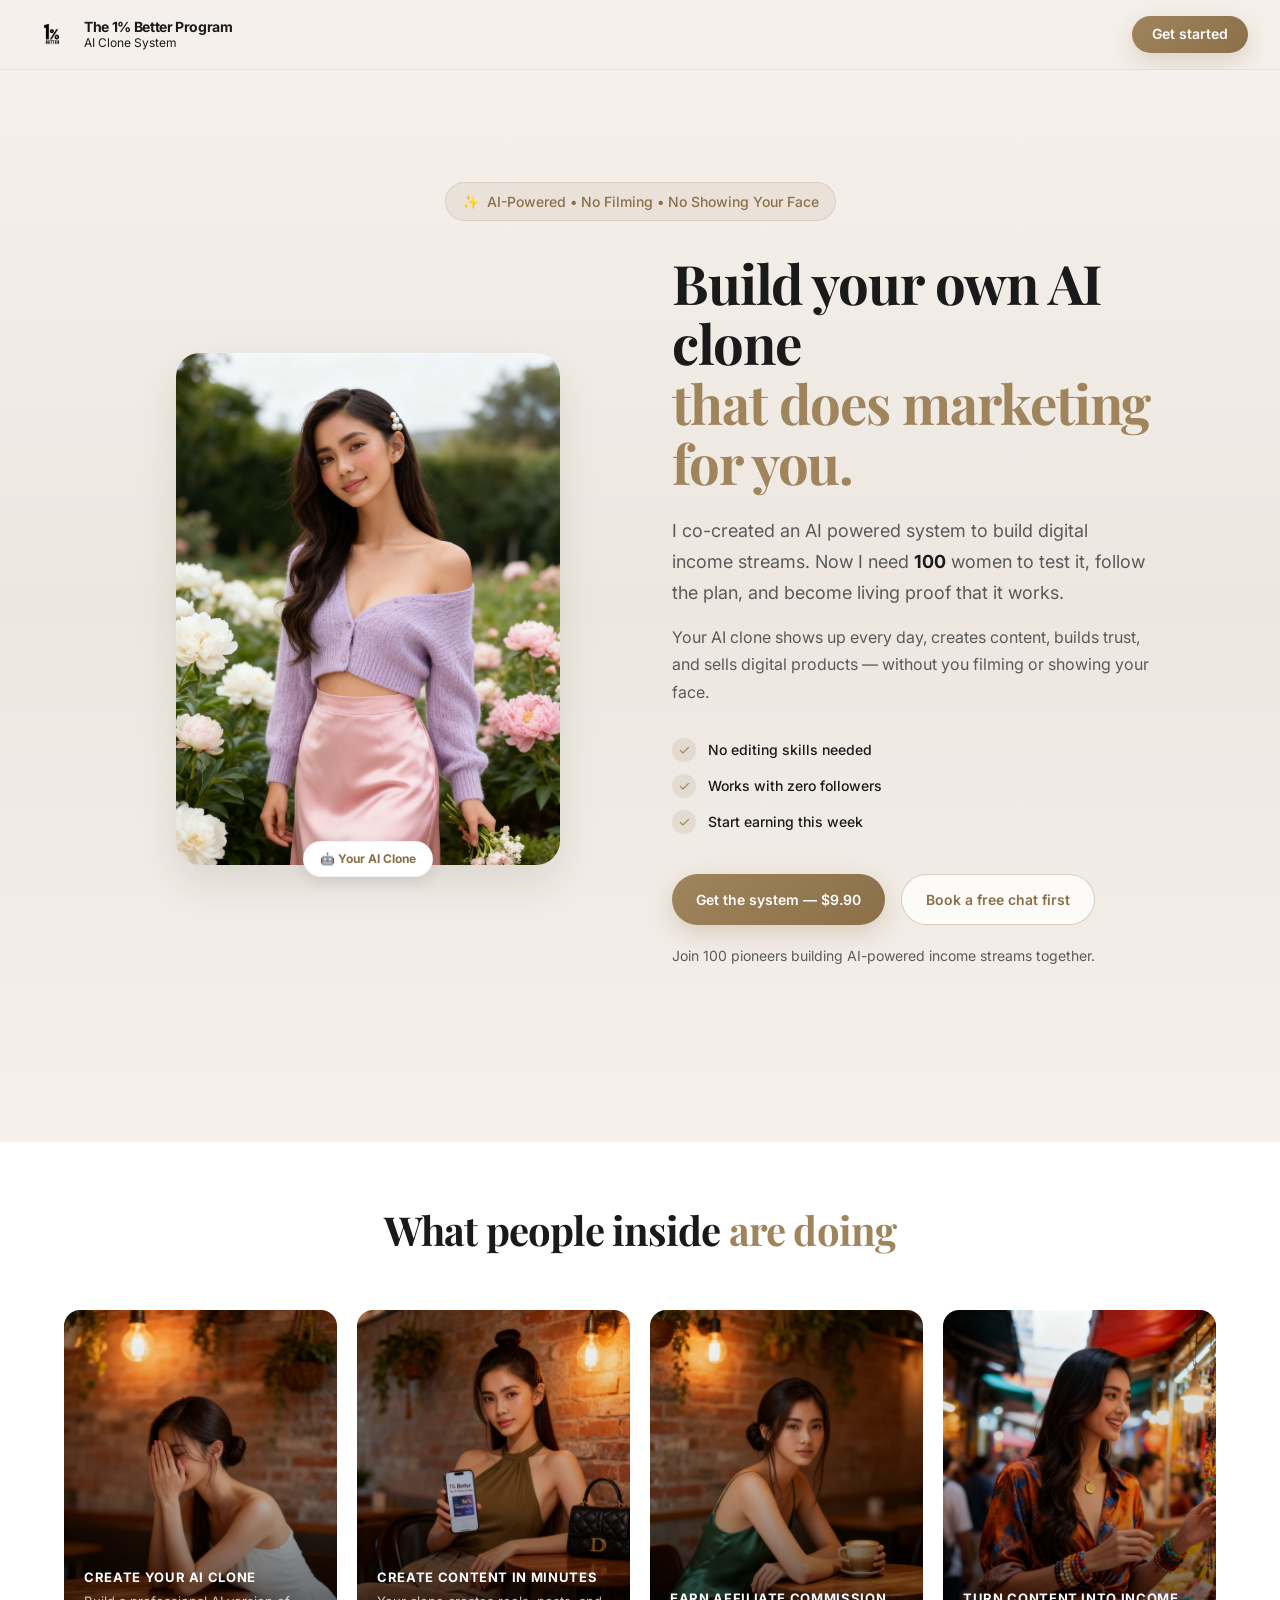
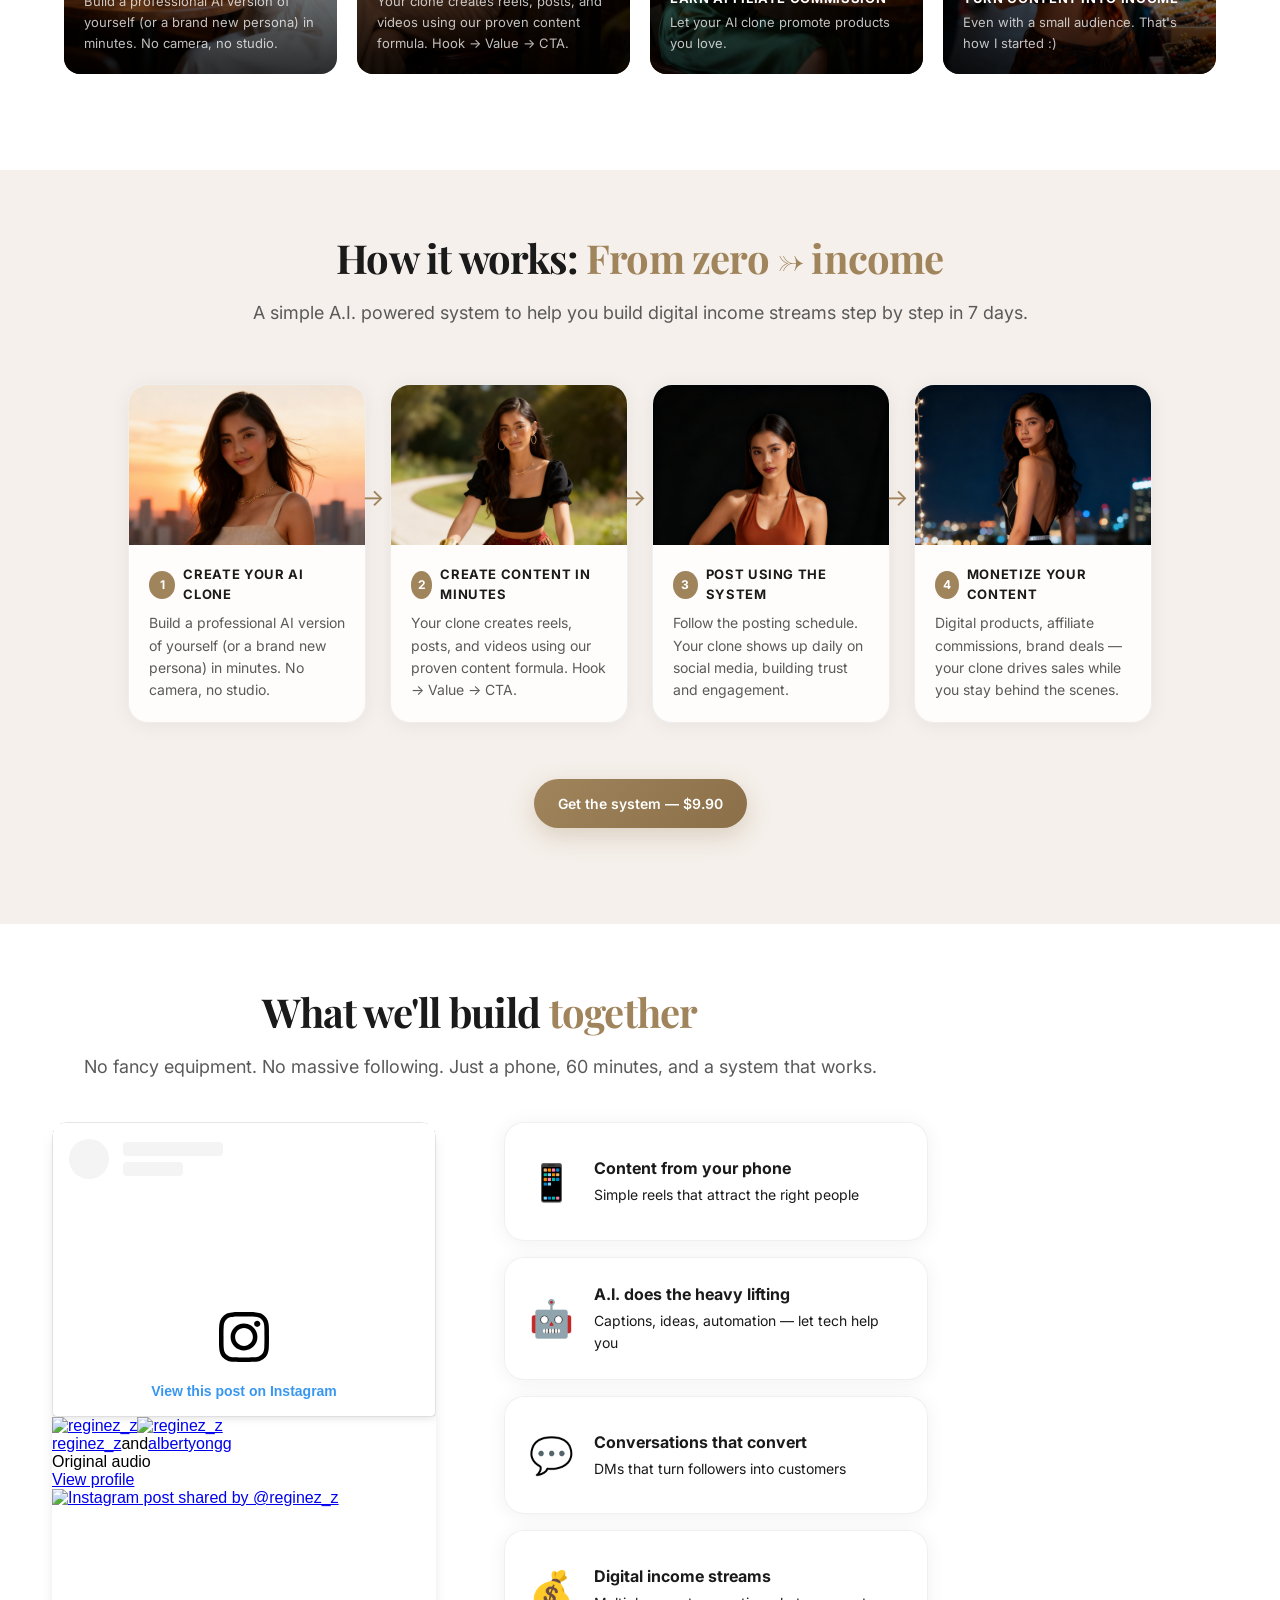
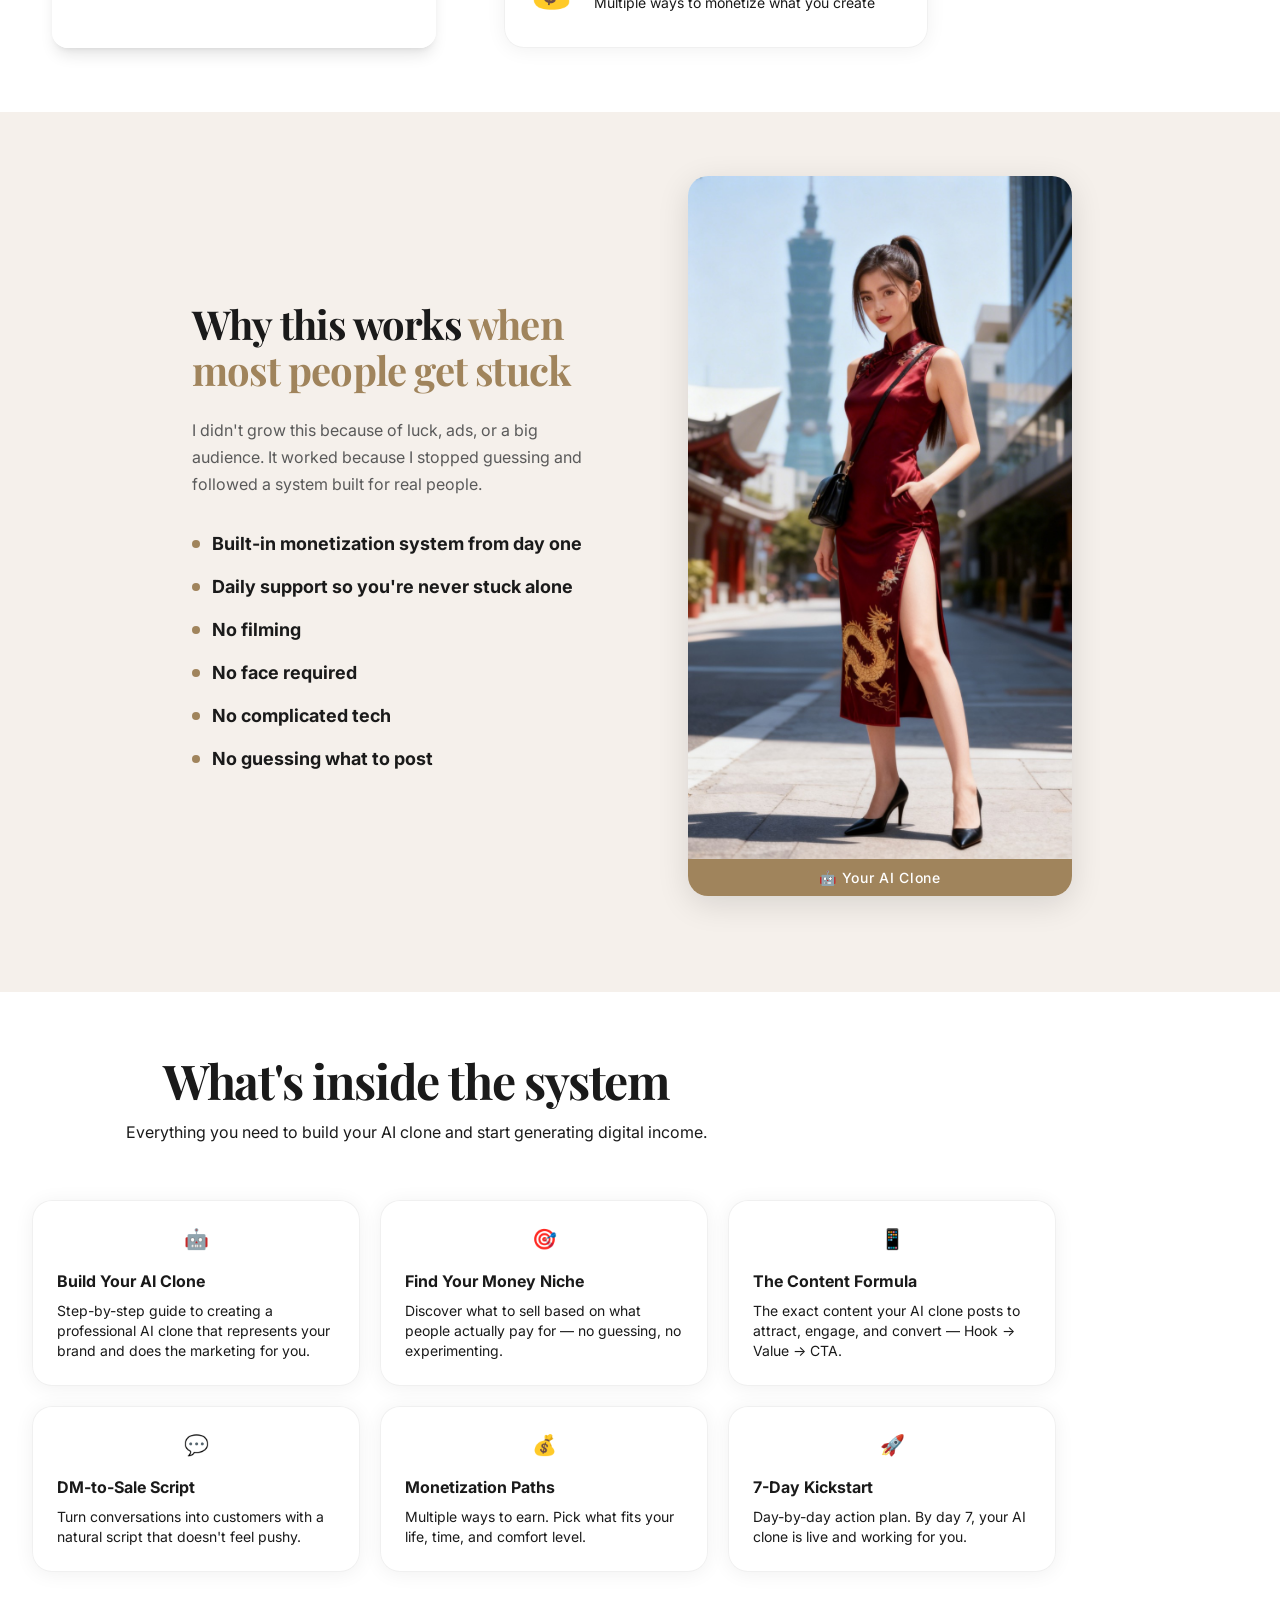
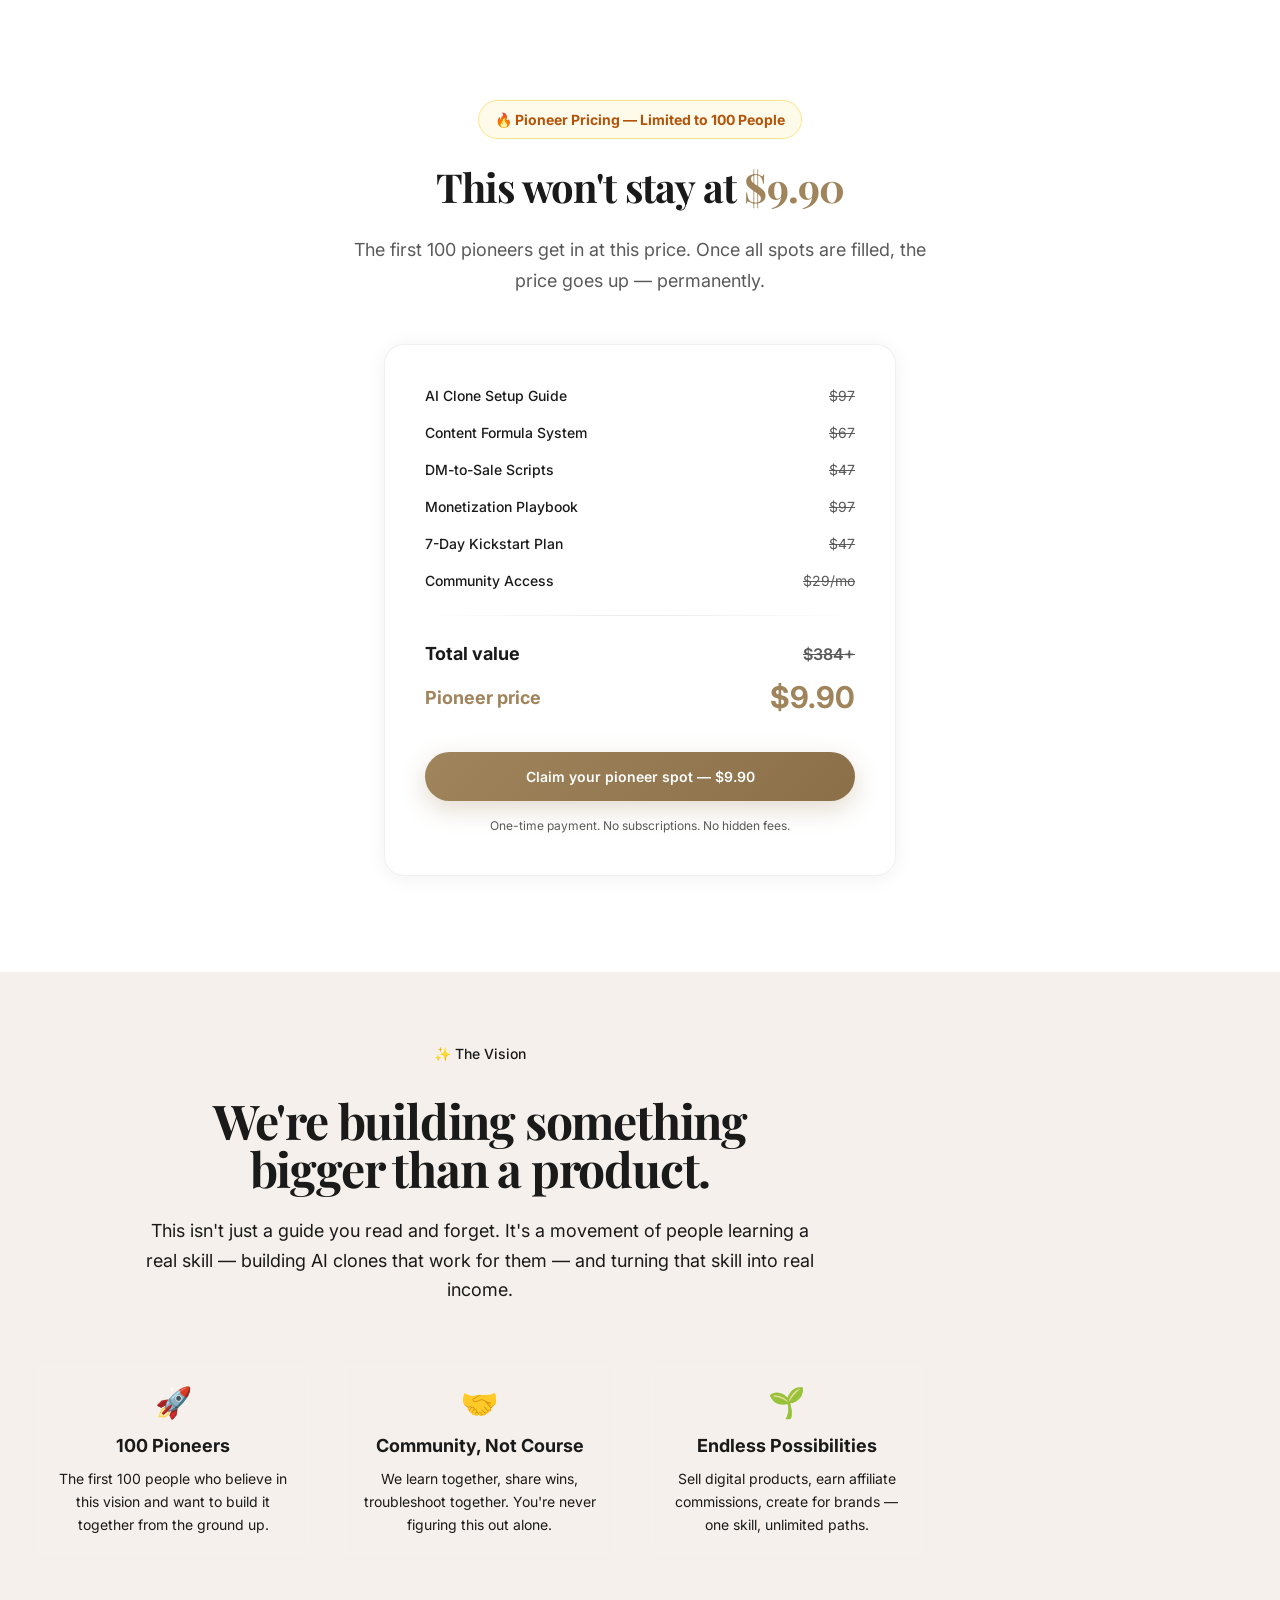
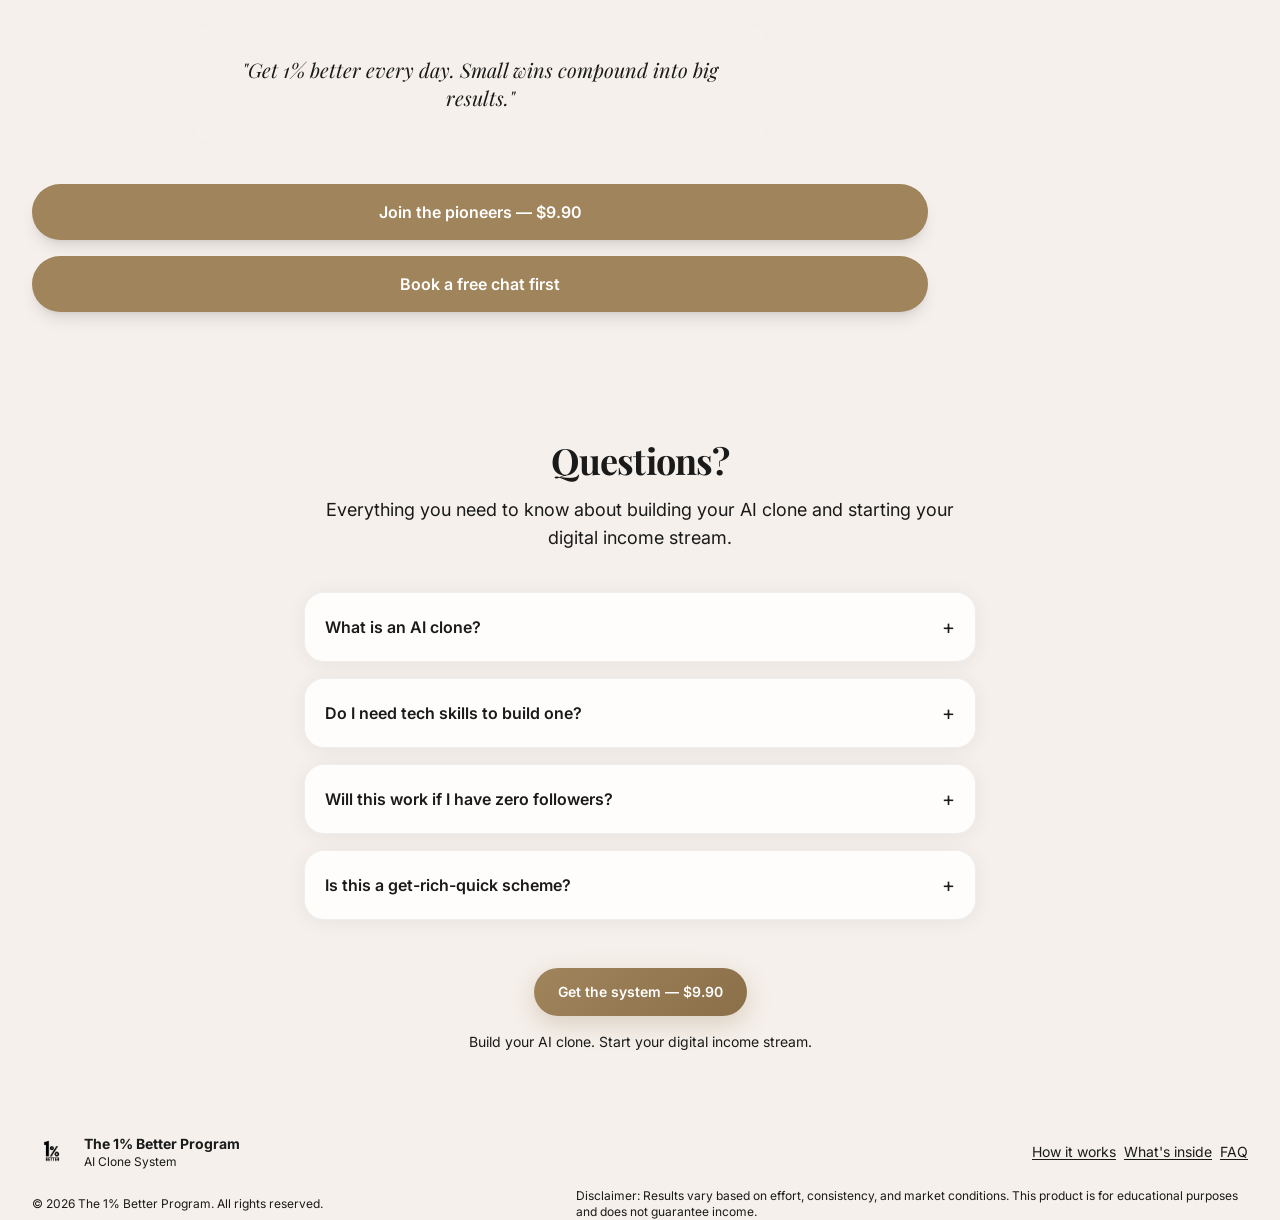
==== index.html @ d71fc380 "Rewrite Pricing section - inline styles, value stack card" ====
<!DOCTYPE html>
<html lang="en">
<head>
    <meta charset="UTF-8">
    <meta name="viewport" content="width=device-width, initial-scale=1">
    <title>The 1% Better Program | Build Your AI Clone That Does Marketing For You</title>
    <meta name="description" content="Build your own AI clone that shows up every day, creates content, builds trust, and sells digital products for you — without filming or showing your face.">
    <meta name="robots" content="index, follow">
    
    <!-- Open Graph Meta Tags -->
    <meta property="og:title" content="The 1% Better Program | Your AI Clone Does The Marketing">
    <meta property="og:description" content="Build an AI clone that creates content, builds trust, and sells digital products for you 24/7. No filming. No showing your face.">
    <meta property="og:site_name" content="The 1% Better Program">
    <meta property="og:locale" content="en_US">
    <meta property="og:image" content="images/logo.png">
    <meta property="og:image:width" content="1080">
    <meta property="og:image:height" content="1080">
    <meta property="og:image:alt" content="1% Better Logo">
    <meta property="og:type" content="website">
    
    <!-- Twitter Card Meta Tags -->
    <meta name="twitter:card" content="summary_large_image">
    <meta name="twitter:title" content="The 1% Better Program | Your AI Clone Does The Marketing">
    <meta name="twitter:description" content="Build an AI clone that creates content, builds trust, and sells digital products for you 24/7.">
    <meta name="twitter:image" content="images/logo.png">
    
    <!-- Favicon -->
    <link rel="icon" href="images/favicon.ico" type="image/x-icon" sizes="16x16">
    
    <!-- Stylesheet -->
    <link rel="stylesheet" href="css/styles.css?v=2">
    
    <!-- Google Fonts -->
    <link rel="preconnect" href="https://fonts.googleapis.com">
    <link rel="preconnect" href="https://fonts.gstatic.com" crossorigin>
    <link href="https://fonts.googleapis.com/css2?family=Playfair+Display:wght@400;500;600;700&family=Inter:wght@300;400;500;600;700&display=swap" rel="stylesheet">
</head>
<body class="font-sans antialiased">
    <a id="top"></a>
    
    <!-- Header -->
    <header class="sticky top-0 z-50">
        <div class="bg-[rgba(245,240,235,0.8)] backdrop-blur-md border-b border-black/5">
            <div class="container-pad py-4 flex items-center justify-between">
                <a class="flex items-center gap-3" href="#top">
                    <img src="images/logo.png" alt="1% Better Logo" class="h-10 w-10 rounded-xl">
                    <div class="leading-tight">
                        <div class="text-sm font-bold tracking-tight">The 1% Better Program</div>
                        <div class="text-xs text-[#5a5a5a]">AI Clone System</div>
                    </div>
                </a>
                <nav class="hidden md:flex items-center gap-6 text-sm text-[#5a5a5a]">
                    <a class="hover:text-[#1a1a1a] transition" href="#how-it-works">How it works</a>
                    <a class="hover:text-[#1a1a1a] transition" href="#system">What's inside</a>
                    <a class="hover:text-[#1a1a1a] transition" href="#faq">FAQ</a>
                </nav>
                <a href="https://nas.io/theonepercentbetterprogram/digital-files/the-1-better-program" target="_blank" rel="noreferrer" class="btn btn-primary text-sm !px-5 !py-2.5">Get started</a>
            </div>
        </div>
    </header>
    
    <!-- Main Content -->
    <main>
        <!-- Hero Section -->
        <!-- Hero Section -->
        <section style="position: relative; overflow: hidden;">
          <!-- Background -->
          <div style="position: absolute; inset: 0; background: linear-gradient(to bottom, #F5F0EB, #EDE7E0, #F5F0EB);"></div>

          <div style="position: relative; max-width: 1280px; margin: 0 auto; padding: 64px 20px 80px; font-family: Inter, sans-serif;">
            <div style="max-width: 1024px; margin: 0 auto;">

              <!-- Top Badge -->
              <div style="display: flex; justify-content: center; margin-bottom: 32px;">
                <div style="display: inline-flex; align-items: center; gap: 8px; padding: 8px 16px; border-radius: 9999px; background: rgba(160,132,92,0.1); border: 1px solid rgba(160,132,92,0.2); color: #8A6F48; font-size: 14px; font-weight: 500;">
                  <span>✨</span>
                  AI-Powered • No Filming • No Showing Your Face
                </div>
              </div>

              <!-- Main Hero Layout -->
              <div style="display: grid; grid-template-columns: 1fr 1fr; gap: 64px; align-items: center;">

                <!-- Left — Image -->
                <div style="display: flex; justify-content: center;">
                  <div style="position: relative; width: 100%; max-width: 384px;">
                    <div style="border-radius: 24px; overflow: hidden; box-shadow: 0 18px 40px rgba(42,36,30,0.10);">
                      <img
                        src="images/hero-ai-clone.jpeg"
                        alt="AI Clone — Your digital marketing assistant"
                        style="width: 100%; height: auto; object-fit: cover; display: block;"
                      />
                    </div>
                    <!-- Floating badge -->
                    <div style="position: absolute; bottom: -12px; left: 50%; transform: translateX(-50%); display: inline-flex; align-items: center; gap: 8px; padding: 8px 16px; border-radius: 9999px; background: #fff; box-shadow: 0 4px 16px rgba(0,0,0,0.1); border: 1px solid rgba(0,0,0,0.05); font-size: 12px; font-weight: 700; color: #8A6F48; white-space: nowrap;">
                      🤖 Your AI Clone
                    </div>
                  </div>
                </div>

                <!-- Right — Headline + CTAs -->
                <div style="text-align: left;">
                  <h1 style="font-family: 'Playfair Display', serif; font-size: 3.4rem; font-weight: 700; letter-spacing: -0.02em; color: #1a1a1a; line-height: 1.1; margin: 0;">
                    Build your own AI clone<br />
                    <span style="color: #A0845C;">that does marketing for you.</span>
                  </h1>

                  <p style="margin-top: 24px; font-size: 18px; color: #5a5a5a; line-height: 1.7;">
                    I co-created an AI powered system to build digital income streams. Now I need
                    <span style="color: #1a1a1a; font-weight: 700;">100</span> women to test it, follow the plan, and become living proof that it works.
                  </p>

                  <p style="margin-top: 16px; color: #5a5a5a; line-height: 1.7;">
                    Your AI clone shows up every day, creates content, builds trust, and sells digital products — without you filming or showing your face.
                  </p>

                  <!-- Quick Checks -->
                  <div style="margin-top: 32px; display: flex; flex-direction: column; gap: 12px;">
                    <div style="display: flex; align-items: center; gap: 12px;">
                      <span style="height: 24px; width: 24px; border-radius: 50%; background: rgba(160,132,92,0.15); color: #A0845C; display: flex; align-items: center; justify-content: center; font-size: 14px;">✓</span>
                      <span style="font-size: 14px; font-weight: 500;">No editing skills needed</span>
                    </div>
                    <div style="display: flex; align-items: center; gap: 12px;">
                      <span style="height: 24px; width: 24px; border-radius: 50%; background: rgba(160,132,92,0.15); color: #A0845C; display: flex; align-items: center; justify-content: center; font-size: 14px;">✓</span>
                      <span style="font-size: 14px; font-weight: 500;">Works with zero followers</span>
                    </div>
                    <div style="display: flex; align-items: center; gap: 12px;">
                      <span style="height: 24px; width: 24px; border-radius: 50%; background: rgba(160,132,92,0.15); color: #A0845C; display: flex; align-items: center; justify-content: center; font-size: 14px;">✓</span>
                      <span style="font-size: 14px; font-weight: 500;">Start earning this week</span>
                    </div>
                  </div>

                  <!-- CTAs -->
                  <div style="margin-top: 40px; display: flex; gap: 16px; flex-wrap: wrap;">
                    <a
                      href="https://nas.io/theonepercentbetterprogram/digital-files/the-1-better-program"
                      target="_blank"
                      rel="noreferrer"
                      style="display: inline-flex; align-items: center; justify-content: center; gap: 8px; border-radius: 9999px; padding: 14px 24px; font-size: 14px; font-weight: 600; text-decoration: none; background: linear-gradient(135deg, #A0845C 0%, #8A6F48 100%); color: #fff; box-shadow: 0 8px 24px rgba(160,132,92,0.3); transition: all 0.2s;"
                    >
                      Get the system — $9.90
                    </a>
                    <a
                      href="https://nas.io/theonepercentbetterprogram/sessions/ai-consultation"
                      target="_blank"
                      rel="noreferrer"
                      style="display: inline-flex; align-items: center; justify-content: center; gap: 8px; border-radius: 9999px; padding: 14px 24px; font-size: 14px; font-weight: 600; text-decoration: none; background: rgba(255,255,255,0.8); border: 1.5px solid rgba(160,132,92,0.4); color: #8A6F48; transition: all 0.2s;"
                    >
                      Book a free chat first
                    </a>
                  </div>

                  <p style="margin-top: 20px; font-size: 14px; color: #5a5a5a;">
                    Join 100 pioneers building AI-powered income streams together.
                  </p>
                </div>

              </div>
            </div>
          </div>
        </section>
        
        <!-- What People Are Doing Section -->
        <section style="padding: 64px 0 96px; background: #ffffff;">
          <div style="max-width: 1280px; margin: 0 auto; padding: 0 20px; font-family: Inter, sans-serif;">

            <!-- Heading -->
            <div style="max-width: 768px; margin: 0 auto; text-align: center; margin-bottom: 56px;">
              <h2 style="font-family: 'Playfair Display', serif; font-size: 2.5rem; font-weight: 700; letter-spacing: -0.02em; color: #1a1a1a; margin: 0; line-height: 1.2;">
                What people inside
                <span style="color: #A0845C;"> are doing</span>
              </h2>
            </div>

            <!-- 4 Cards Grid -->
            <div style="display: grid; grid-template-columns: repeat(4, 1fr); gap: 20px; max-width: 1152px; margin: 0 auto;">

              <!-- Card 1: Create Your AI Clone -->
              <div style="position: relative; border-radius: 16px; overflow: hidden; aspect-ratio: 3 / 4;">
                <img
                  src="images/create-ai-clone.jpeg"
                  alt="Create your AI clone — no camera, no studio"
                  style="position: absolute; inset: 0; width: 100%; height: 100%; object-fit: cover; object-position: top; transition: transform 0.5s;"
                />
                <!-- Gradient overlay -->
                <div style="position: absolute; inset: 0; background: linear-gradient(to top, rgba(0,0,0,0.8), rgba(0,0,0,0.2) 50%, transparent);"></div>
                <!-- Text -->
                <div style="position: absolute; bottom: 0; left: 0; right: 0; padding: 20px;">
                  <div style="font-weight: 700; color: #ffffff; font-size: 13px; text-transform: uppercase; letter-spacing: 0.05em;">
                    Create Your AI Clone
                  </div>
                  <p style="color: rgba(255,255,255,0.75); font-size: 13px; margin-top: 4px; line-height: 1.6;">
                    Build a professional AI version of yourself (or a brand new persona) in minutes. No camera, no studio.
                  </p>
                </div>
              </div>

              <!-- Card 2: Create Content in Minutes -->
              <div style="position: relative; border-radius: 16px; overflow: hidden; aspect-ratio: 3 / 4;">
                <img
                  src="images/create-content-minutes.jpeg"
                  alt="Create content in minutes — woman showing 1% Better on phone"
                  style="position: absolute; inset: 0; width: 100%; height: 100%; object-fit: cover; object-position: top; transition: transform 0.5s;"
                />
                <!-- Gradient overlay -->
                <div style="position: absolute; inset: 0; background: linear-gradient(to top, rgba(0,0,0,0.8), rgba(0,0,0,0.2) 50%, transparent);"></div>
                <!-- Text -->
                <div style="position: absolute; bottom: 0; left: 0; right: 0; padding: 20px;">
                  <div style="font-weight: 700; color: #ffffff; font-size: 13px; text-transform: uppercase; letter-spacing: 0.05em;">
                    Create Content in Minutes
                  </div>
                  <p style="color: rgba(255,255,255,0.75); font-size: 13px; margin-top: 4px; line-height: 1.6;">
                    Your clone creates reels, posts, and videos using our proven content formula. Hook → Value → CTA.
                  </p>
                </div>
              </div>

              <!-- Card 3: Earn Affiliate Commission -->
              <div style="position: relative; border-radius: 16px; overflow: hidden; aspect-ratio: 3 / 4;">
                <img
                  src="images/earn-affiliate.jpeg"
                  alt="AI clone at café — Earn affiliate commission"
                  style="position: absolute; inset: 0; width: 100%; height: 100%; object-fit: cover; object-position: top; transition: transform 0.5s;"
                />
                <!-- Gradient overlay -->
                <div style="position: absolute; inset: 0; background: linear-gradient(to top, rgba(0,0,0,0.8), rgba(0,0,0,0.2) 50%, transparent);"></div>
                <!-- Text -->
                <div style="position: absolute; bottom: 0; left: 0; right: 0; padding: 20px;">
                  <div style="font-weight: 700; color: #ffffff; font-size: 13px; text-transform: uppercase; letter-spacing: 0.05em;">
                    Earn Affiliate Commission
                  </div>
                  <p style="color: rgba(255,255,255,0.75); font-size: 13px; margin-top: 4px; line-height: 1.6;">
                    Let your AI clone promote products you love.
                  </p>
                </div>
              </div>

              <!-- Card 4: Turn Content Into Income -->
              <div style="position: relative; border-radius: 16px; overflow: hidden; aspect-ratio: 3 / 4;">
                <img
                  src="images/turn-content-income.jpeg"
                  alt="Turn content into income — vibrant market scene"
                  style="position: absolute; inset: 0; width: 100%; height: 100%; object-fit: cover; object-position: top; transition: transform 0.5s;"
                />
                <!-- Gradient overlay -->
                <div style="position: absolute; inset: 0; background: linear-gradient(to top, rgba(0,0,0,0.8), rgba(0,0,0,0.2) 50%, transparent);"></div>
                <!-- Text -->
                <div style="position: absolute; bottom: 0; left: 0; right: 0; padding: 20px;">
                  <div style="font-weight: 700; color: #ffffff; font-size: 13px; text-transform: uppercase; letter-spacing: 0.05em;">
                    Turn Content Into Income
                  </div>
                  <p style="color: rgba(255,255,255,0.75); font-size: 13px; margin-top: 4px; line-height: 1.6;">
                    Even with a small audience. That's how I started :)
                  </p>
                </div>
              </div>

            </div>
          </div>
        </section>
        
        <!-- How It Works Section -->
        <section id="how-it-works" style="padding: 64px 0 96px; background: #F5F0EB;">
          <div style="max-width: 1280px; margin: 0 auto; padding: 0 20px; font-family: Inter, sans-serif;">

            <!-- Heading -->
            <div style="max-width: 896px; margin: 0 auto; text-align: center; margin-bottom: 24px;">
              <h2 style="font-family: 'Playfair Display', serif; font-size: 2.5rem; font-weight: 700; letter-spacing: -0.02em; color: #1a1a1a; margin: 0; line-height: 1.2;">
                How it works:
                <span style="color: #A0845C;"> From zero → income</span>
              </h2>
              <p style="margin-top: 16px; font-size: 18px; color: #5a5a5a; line-height: 1.7;">
                A simple A.I. powered system to help you build digital income streams step by step in 7 days.
              </p>
            </div>

            <!-- 4 Step Cards -->
            <div style="margin-top: 56px; max-width: 1024px; margin-left: auto; margin-right: auto;">
              <div style="display: grid; grid-template-columns: repeat(4, 1fr); gap: 24px; align-items: start;">

                <!-- Step 1 -->
                <div style="position: relative;">
                  <!-- Arrow connector -->
                  <div style="position: absolute; top: 96px; right: -18px; z-index: 10; color: #A0845C; font-size: 24px;">→</div>

                  <div style="background: rgba(255,255,255,0.85); border: 1px solid rgba(0,0,0,0.06); box-shadow: 0 2px 20px rgba(0,0,0,0.06); border-radius: 20px; overflow: hidden; height: 100%;">
                    <!-- Image -->
                    <div style="overflow: hidden; height: 160px;">
                      <img
                        src="images/step1-create-clone.jpeg"
                        alt="AI clone on rooftop at sunset — Create your clone"
                        style="width: 100%; height: 160px; object-fit: cover; object-position: top; display: block;"
                      />
                    </div>
                    <!-- Content -->
                    <div style="padding: 20px;">
                      <div style="display: flex; align-items: center; gap: 8px; margin-bottom: 8px;">
                        <span style="height: 28px; width: 28px; border-radius: 50%; background: #A0845C; color: #fff; display: flex; align-items: center; justify-content: center; font-size: 12px; font-weight: 700;">1</span>
                        <span style="font-weight: 700; font-size: 13px; text-transform: uppercase; letter-spacing: 0.05em;">Create Your AI Clone</span>
                      </div>
                      <p style="font-size: 14px; color: #5a5a5a; line-height: 1.6; margin: 0;">
                        Build a professional AI version of yourself (or a brand new persona) in minutes. No camera, no studio.
                      </p>
                    </div>
                  </div>
                </div>

                <!-- Step 2 -->
                <div style="position: relative;">
                  <!-- Arrow connector -->
                  <div style="position: absolute; top: 96px; right: -18px; z-index: 10; color: #A0845C; font-size: 24px;">→</div>

                  <div style="background: rgba(255,255,255,0.85); border: 1px solid rgba(0,0,0,0.06); box-shadow: 0 2px 20px rgba(0,0,0,0.06); border-radius: 20px; overflow: hidden; height: 100%;">
                    <!-- Image -->
                    <div style="overflow: hidden; height: 160px;">
                      <img
                        src="images/step2-create-content.jpeg"
                        alt="Create content in minutes — stylish woman on bicycle"
                        style="width: 100%; height: 160px; object-fit: cover; object-position: top; display: block;"
                      />
                    </div>
                    <!-- Content -->
                    <div style="padding: 20px;">
                      <div style="display: flex; align-items: center; gap: 8px; margin-bottom: 8px;">
                        <span style="height: 28px; width: 28px; border-radius: 50%; background: #A0845C; color: #fff; display: flex; align-items: center; justify-content: center; font-size: 12px; font-weight: 700;">2</span>
                        <span style="font-weight: 700; font-size: 13px; text-transform: uppercase; letter-spacing: 0.05em;">Create Content in Minutes</span>
                      </div>
                      <p style="font-size: 14px; color: #5a5a5a; line-height: 1.6; margin: 0;">
                        Your clone creates reels, posts, and videos using our proven content formula. Hook → Value → CTA.
                      </p>
                    </div>
                  </div>
                </div>

                <!-- Step 3 -->
                <div style="position: relative;">
                  <!-- Arrow connector -->
                  <div style="position: absolute; top: 96px; right: -18px; z-index: 10; color: #A0845C; font-size: 24px;">→</div>

                  <div style="background: rgba(255,255,255,0.85); border: 1px solid rgba(0,0,0,0.06); box-shadow: 0 2px 20px rgba(0,0,0,0.06); border-radius: 20px; overflow: hidden; height: 100%;">
                    <!-- Image -->
                    <div style="overflow: hidden; height: 160px;">
                      <img
                        src="images/step3-post-system.jpeg"
                        alt="Post using the system — confident woman in studio"
                        style="width: 100%; height: 160px; object-fit: cover; object-position: top; display: block;"
                      />
                    </div>
                    <!-- Content -->
                    <div style="padding: 20px;">
                      <div style="display: flex; align-items: center; gap: 8px; margin-bottom: 8px;">
                        <span style="height: 28px; width: 28px; border-radius: 50%; background: #A0845C; color: #fff; display: flex; align-items: center; justify-content: center; font-size: 12px; font-weight: 700;">3</span>
                        <span style="font-weight: 700; font-size: 13px; text-transform: uppercase; letter-spacing: 0.05em;">Post Using the System</span>
                      </div>
                      <p style="font-size: 14px; color: #5a5a5a; line-height: 1.6; margin: 0;">
                        Follow the posting schedule. Your clone shows up daily on social media, building trust and engagement.
                      </p>
                    </div>
                  </div>
                </div>

                <!-- Step 4 -->
                <div style="position: relative;">
                  <div style="background: rgba(255,255,255,0.85); border: 1px solid rgba(0,0,0,0.06); box-shadow: 0 2px 20px rgba(0,0,0,0.06); border-radius: 20px; overflow: hidden; height: 100%;">
                    <!-- Image -->
                    <div style="overflow: hidden; height: 160px;">
                      <img
                        src="images/step4-monetize.jpeg"
                        alt="Monetize your content — elegant woman on rooftop at night"
                        style="width: 100%; height: 160px; object-fit: cover; object-position: top; display: block;"
                      />
                    </div>
                    <!-- Content -->
                    <div style="padding: 20px;">
                      <div style="display: flex; align-items: center; gap: 8px; margin-bottom: 8px;">
                        <span style="height: 28px; width: 28px; border-radius: 50%; background: #A0845C; color: #fff; display: flex; align-items: center; justify-content: center; font-size: 12px; font-weight: 700;">4</span>
                        <span style="font-weight: 700; font-size: 13px; text-transform: uppercase; letter-spacing: 0.05em;">Monetize Your Content</span>
                      </div>
                      <p style="font-size: 14px; color: #5a5a5a; line-height: 1.6; margin: 0;">
                        Digital products, affiliate commissions, brand deals — your clone drives sales while you stay behind the scenes.
                      </p>
                    </div>
                  </div>
                </div>

              </div>
            </div>

            <!-- CTA Button -->
            <div style="margin-top: 56px; text-align: center;">
              <a
                href="https://nas.io/theonepercentbetterprogram/digital-files/the-1-better-program"
                target="_blank"
                rel="noreferrer"
                style="display: inline-flex; align-items: center; justify-content: center; gap: 8px; border-radius: 9999px; padding: 14px 24px; font-size: 14px; font-weight: 600; text-decoration: none; background: linear-gradient(135deg, #A0845C 0%, #8A6F48 100%); color: #fff; box-shadow: 0 8px 24px rgba(160,132,92,0.3); transition: all 0.2s;"
              >
                Get the system — $9.90
              </a>
            </div>

          </div>
        </section>
        
        <!-- What We'll Build Section -->
        <section class="py-16 sm:py-24 bg-white">
            <div class="container-pad">
                <div class="max-w-4xl mx-auto">
                    <div class="text-center mb-10">
                        <h2 style="font-family: 'Playfair Display', serif; font-size: 2.5rem; font-weight: 700; letter-spacing: -0.02em; color: #1a1a1a; margin: 0; line-height: 1.2;">
                            What we'll build <span style="color: #A0845C;">together</span>
                        </h2>
                        <p style="margin-top: 16px; font-size: 18px; color: #5a5a5a; line-height: 1.7; max-width: 2xl; margin-left: auto; margin-right: auto; text-align: center;">No fancy equipment. No massive following. Just a phone, 60 minutes, and a system that works.</p>
                    </div>
                    <div class="grid gap-8 lg:grid-cols-2 lg:gap-12 items-stretch">
                        <div class="flex justify-center">
                            <div class="w-full max-w-sm rounded-2xl overflow-hidden shadow-lg border border-black/5" style="min-height:520px">
                                <iframe src="embed.html" class="w-full h-full" style="min-height:520px;border:none" allowfullscreen scrolling="no" title="Instagram Reel — The 1% Better Program"></iframe>
                            </div>
                        </div>
                        <div class="flex flex-col gap-4 justify-between" style="min-height:520px">
                            <div class="card p-6 flex items-center gap-5 flex-1">
                                <div class="text-4xl flex-shrink-0">📱</div>
                                <div>
                                    <div class="font-bold">Content from your phone</div>
                                    <p class="text-sm text-[#5a5a5a] leading-relaxed mt-1">Simple reels that attract the right people</p>
                                </div>
                            </div>
                            <div class="card p-6 flex items-center gap-5 flex-1">
                                <div class="text-4xl flex-shrink-0">🤖</div>
                                <div>
                                    <div class="font-bold">A.I. does the heavy lifting</div>
                                    <p class="text-sm text-[#5a5a5a] leading-relaxed mt-1">Captions, ideas, automation — let tech help you</p>
                                </div>
                            </div>
                            <div class="card p-6 flex items-center gap-5 flex-1">
                                <div class="text-4xl flex-shrink-0">💬</div>
                                <div>
                                    <div class="font-bold">Conversations that convert</div>
                                    <p class="text-sm text-[#5a5a5a] leading-relaxed mt-1">DMs that turn followers into customers</p>
                                </div>
                            </div>
                            <div class="card p-6 flex items-center gap-5 flex-1">
                                <div class="text-4xl flex-shrink-0">💰</div>
                                <div>
                                    <div class="font-bold">Digital income streams</div>
                                    <p class="text-sm text-[#5a5a5a] leading-relaxed mt-1">Multiple ways to monetize what you create</p>
                                </div>
                            </div>
                        </div>
                    </div>
                </div>
            </div>
        </section>
        
        <!-- Why This Works Section -->
        <style>
          @media (max-width: 768px) {
            .why-grid {
              grid-template-columns: 1fr !important;
              gap: 40px !important;
            }
            .why-grid > div:last-child {
              order: -1;
            }
            .why-grid h2 {
              font-size: 1.875rem !important;
            }
            .why-grid .benefit-text {
              font-size: 16px !important;
            }
          }
        </style>
        <section style="padding: 64px 0 96px; background: #F5F0EB;">
          <div style="max-width: 1280px; margin: 0 auto; padding: 0 20px; font-family: Inter, sans-serif;">
            <div style="max-width: 896px; margin: 0 auto;">

              <!-- Two Column Layout -->
              <div class="why-grid" style="display: grid; grid-template-columns: 1fr 1fr; gap: 64px; align-items: center;">

                <!-- Left — Content -->
                <div>
                  <h2 style="font-family: 'Playfair Display', serif; font-size: 2.5rem; font-weight: 700; letter-spacing: -0.02em; color: #1a1a1a; margin: 0; line-height: 1.15;">
                    Why this works
                    <span style="color: #A0845C;"> when most people get stuck</span>
                  </h2>

                  <p style="margin-top: 24px; color: #5a5a5a; line-height: 1.7; font-size: 16px;">
                    I didn't grow this because of luck, ads, or a big audience. It worked because I stopped guessing and followed a system built for real people.
                  </p>

                  <!-- Benefits List -->
                  <div style="margin-top: 32px; display: flex; flex-direction: column; gap: 16px;">

                    <div style="display: flex; align-items: center; gap: 12px;">
                      <span style="height: 8px; width: 8px; border-radius: 50%; background: #A0845C; flex-shrink: 0;"></span>
                      <span class="benefit-text" style="font-weight: 700; font-size: 18px;">Built-in monetization system from day one</span>
                    </div>

                    <div style="display: flex; align-items: center; gap: 12px;">
                      <span style="height: 8px; width: 8px; border-radius: 50%; background: #A0845C; flex-shrink: 0;"></span>
                      <span class="benefit-text" style="font-weight: 700; font-size: 18px;">Daily support so you're never stuck alone</span>
                    </div>

                    <div style="display: flex; align-items: center; gap: 12px;">
                      <span style="height: 8px; width: 8px; border-radius: 50%; background: #A0845C; flex-shrink: 0;"></span>
                      <span class="benefit-text" style="font-weight: 700; font-size: 18px;">No filming</span>
                    </div>

                    <div style="display: flex; align-items: center; gap: 12px;">
                      <span style="height: 8px; width: 8px; border-radius: 50%; background: #A0845C; flex-shrink: 0;"></span>
                      <span class="benefit-text" style="font-weight: 700; font-size: 18px;">No face required</span>
                    </div>

                    <div style="display: flex; align-items: center; gap: 12px;">
                      <span style="height: 8px; width: 8px; border-radius: 50%; background: #A0845C; flex-shrink: 0;"></span>
                      <span class="benefit-text" style="font-weight: 700; font-size: 18px;">No complicated tech</span>
                    </div>

                    <div style="display: flex; align-items: center; gap: 12px;">
                      <span style="height: 8px; width: 8px; border-radius: 50%; background: #A0845C; flex-shrink: 0;"></span>
                      <span class="benefit-text" style="font-weight: 700; font-size: 18px;">No guessing what to post</span>
                    </div>

                  </div>
                </div>

                <!-- Right — Clone Image -->
                <div style="display: flex; justify-content: center;">
                  <div style="width: 100%; max-width: 384px; overflow: hidden; border-radius: 20px; box-shadow: 0 8px 32px rgba(0,0,0,0.12);">
                    <img
                      src="images/why-works.jpeg"
                      alt="Confident AI clone — lifestyle pose"
                      style="width: 100%; height: auto; object-fit: cover; display: block;"
                    />
                    <!-- Bottom label bar -->
                    <div style="background: #A0845C; color: #fff; text-align: center; padding: 8px 0; font-size: 14px; font-weight: 500; letter-spacing: 0.05em;">
                      🤖 Your AI Clone
                    </div>
                  </div>
                </div>

              </div>

            </div>
          </div>
        </section>
        
        <!-- What's Inside Section -->
        <section id="system" class="py-16 sm:py-24 bg-white">
            <div class="container-pad">
                <div class="max-w-3xl mx-auto text-center mb-14">
                    <h2 class="text-3xl sm:text-4xl lg:text-5xl font-bold tracking-tight" style="font-family: 'Playfair Display', serif">
                        What's inside <span class="text-[#A0845C]">the system</span>
                    </h2>
                    <p class="mt-4 text-[#5a5a5a]">Everything you need to build your AI clone and start generating digital income.</p>
                </div>
                <div class="grid gap-5 sm:grid-cols-2 lg:grid-cols-3 max-w-5xl mx-auto">
                    <div class="card p-6">
                        <div class="h-12 w-12 rounded-2xl bg-[#A0845C]/10 flex items-center justify-center text-xl mb-4">🤖</div>
                        <div class="font-bold mb-2">Build Your AI Clone</div>
                        <p class="text-sm text-[#5a5a5a]">Step-by-step guide to creating a professional AI clone that represents your brand and does the marketing for you.</p>
                    </div>
                    <div class="card p-6">
                        <div class="h-12 w-12 rounded-2xl bg-[#A0845C]/10 flex items-center justify-center text-xl mb-4">🎯</div>
                        <div class="font-bold mb-2">Find Your Money Niche</div>
                        <p class="text-sm text-[#5a5a5a]">Discover what to sell based on what people actually pay for — no guessing, no experimenting.</p>
                    </div>
                    <div class="card p-6">
                        <div class="h-12 w-12 rounded-2xl bg-[#A0845C]/10 flex items-center justify-center text-xl mb-4">📱</div>
                        <div class="font-bold mb-2">The Content Formula</div>
                        <p class="text-sm text-[#5a5a5a]">The exact content your AI clone posts to attract, engage, and convert — Hook → Value → CTA.</p>
                    </div>
                    <div class="card p-6">
                        <div class="h-12 w-12 rounded-2xl bg-[#A0845C]/10 flex items-center justify-center text-xl mb-4">💬</div>
                        <div class="font-bold mb-2">DM-to-Sale Script</div>
                        <p class="text-sm text-[#5a5a5a]">Turn conversations into customers with a natural script that doesn't feel pushy.</p>
                    </div>
                    <div class="card p-6">
                        <div class="h-12 w-12 rounded-2xl bg-[#A0845C]/10 flex items-center justify-center text-xl mb-4">💰</div>
                        <div class="font-bold mb-2">Monetization Paths</div>
                        <p class="text-sm text-[#5a5a5a]">Multiple ways to earn. Pick what fits your life, time, and comfort level.</p>
                    </div>
                    <div class="card p-6">
                        <div class="h-12 w-12 rounded-2xl bg-[#A0845C]/10 flex items-center justify-center text-xl mb-4">🚀</div>
                        <div class="font-bold mb-2">7-Day Kickstart</div>
                        <p class="text-sm text-[#5a5a5a]">Day-by-day action plan. By day 7, your AI clone is live and working for you.</p>
                    </div>
                </div>
            </div>
        </section>
        
        <!-- Pricing Section -->
        <section style="padding: 64px 0 96px; background: #ffffff;">
          <div style="max-width: 1280px; margin: 0 auto; padding: 0 20px; font-family: Inter, sans-serif;">
            <div style="max-width: 768px; margin: 0 auto; text-align: center;">

              <!-- Urgency Badge -->
              <div style="display: inline-flex; align-items: center; gap: 8px; padding: 8px 16px; border-radius: 9999px; background: #FFFBEB; border: 1px solid #FDE68A; color: #B45309; font-size: 14px; font-weight: 700; margin-bottom: 24px;">
                🔥 Pioneer Pricing — Limited to 100 People
              </div>

              <!-- Heading -->
              <h2 style="font-family: 'Playfair Display', serif; font-size: 2.5rem; font-weight: 700; letter-spacing: -0.02em; color: #1a1a1a; margin: 0; line-height: 1.2;">
                This won't stay at
                <span style="color: #A0845C;"> $9.90</span>
              </h2>

              <!-- Subtext -->
              <p style="margin-top: 24px; color: #5a5a5a; font-size: 18px; line-height: 1.7; max-width: 576px; margin-left: auto; margin-right: auto;">
                The first 100 pioneers get in at this price. Once all spots are filled, the price goes up — permanently.
              </p>

              <!-- Value Stack Card -->
              <div style="margin-top: 48px; max-width: 512px; margin-left: auto; margin-right: auto; background: rgba(255,255,255,0.85); border: 1px solid rgba(0,0,0,0.06); box-shadow: 0 2px 20px rgba(0,0,0,0.06); border-radius: 20px; padding: 40px; text-align: left;">

                <!-- Line Items -->
                <div style="display: flex; flex-direction: column; gap: 16px;">

                  <!-- Item 1 -->
                  <div style="display: flex; align-items: center; justify-content: space-between;">
                    <span style="font-size: 14px; font-weight: 500;">AI Clone Setup Guide</span>
                    <span style="font-size: 14px; color: #5a5a5a; text-decoration: line-through;">$97</span>
                  </div>

                  <!-- Item 2 -->
                  <div style="display: flex; align-items: center; justify-content: space-between;">
                    <span style="font-size: 14px; font-weight: 500;">Content Formula System</span>
                    <span style="font-size: 14px; color: #5a5a5a; text-decoration: line-through;">$67</span>
                  </div>

                  <!-- Item 3 -->
                  <div style="display: flex; align-items: center; justify-content: space-between;">
                    <span style="font-size: 14px; font-weight: 500;">DM-to-Sale Scripts</span>
                    <span style="font-size: 14px; color: #5a5a5a; text-decoration: line-through;">$47</span>
                  </div>

                  <!-- Item 4 -->
                  <div style="display: flex; align-items: center; justify-content: space-between;">
                    <span style="font-size: 14px; font-weight: 500;">Monetization Playbook</span>
                    <span style="font-size: 14px; color: #5a5a5a; text-decoration: line-through;">$97</span>
                  </div>

                  <!-- Item 5 -->
                  <div style="display: flex; align-items: center; justify-content: space-between;">
                    <span style="font-size: 14px; font-weight: 500;">7-Day Kickstart Plan</span>
                    <span style="font-size: 14px; color: #5a5a5a; text-decoration: line-through;">$47</span>
                  </div>

                  <!-- Item 6 -->
                  <div style="display: flex; align-items: center; justify-content: space-between;">
                    <span style="font-size: 14px; font-weight: 500;">Community Access</span>
                    <span style="font-size: 14px; color: #5a5a5a; text-decoration: line-through;">$29/mo</span>
                  </div>

                </div>

                <!-- Divider -->
                <div style="margin-top: 24px; height: 1px; background: linear-gradient(90deg, rgba(0,0,0,0) 0%, rgba(0,0,0,0.08) 50%, rgba(0,0,0,0) 100%);"></div>

                <!-- Total Value -->
                <div style="margin-top: 24px; display: flex; align-items: center; justify-content: space-between;">
                  <span style="font-weight: 700; font-size: 18px;">Total value</span>
                  <span style="color: #5a5a5a; text-decoration: line-through; font-weight: 600;">$384+</span>
                </div>

                <!-- Pioneer Price -->
                <div style="margin-top: 8px; display: flex; align-items: center; justify-content: space-between;">
                  <span style="font-weight: 700; font-size: 18px; color: #A0845C;">Pioneer price</span>
                  <span style="font-size: 30px; font-weight: 700; color: #A0845C;">$9.90</span>
                </div>

                <!-- CTA Button -->
                <a
                  href="https://nas.io/theonepercentbetterprogram/digital-files/the-1-better-program"
                  target="_blank"
                  rel="noreferrer"
                  style="display: flex; align-items: center; justify-content: center; gap: 8px; width: 100%; margin-top: 32px; border-radius: 9999px; padding: 14px 24px; font-size: 14px; font-weight: 600; text-decoration: none; background: linear-gradient(135deg, #A0845C 0%, #8A6F48 100%); color: #fff; box-shadow: 0 8px 24px rgba(160,132,92,0.3); transition: all 0.2s;"
                >
                  Claim your pioneer spot — $9.90
                </a>

                <!-- Fine Print -->
                <p style="text-align: center; font-size: 12px; color: #5a5a5a; margin-top: 16px;">
                  One-time payment. No subscriptions. No hidden fees.
                </p>

              </div>

            </div>
          </div>
        </section>
        
        <!-- Vision Section -->
        <section class="py-16 sm:py-24 bg-[#F5F0EB]">
            <div class="container-pad">
                <div class="max-w-4xl mx-auto">
                    <div class="text-center mb-14">
                        <div class="inline-flex items-center gap-2 px-4 py-2 rounded-full bg-[#A0845C]/10 border border-[#A0845C]/20 text-[#A0845C] text-sm font-medium mb-6">
                            ✨ The Vision
                        </div>
                        <h2 class="text-3xl sm:text-4xl lg:text-5xl font-bold tracking-tight leading-tight" style="font-family: 'Playfair Display', serif">
                            We're building something<br>
                            <span class="text-[#C4A484]">bigger than a product.</span>
                        </h2>
                        <p class="mt-6 text-lg text-[#5a5a5a] max-w-2xl mx-auto leading-relaxed">
                            This isn't just a guide you read and forget. It's a movement of people learning a real skill — building AI clones that work for them — and turning that skill into real income.
                        </p>
                    </div>
                    <div class="grid gap-6 sm:grid-cols-3 text-center mb-16">
                        <div class="p-6 rounded-2xl bg-white/80 backdrop-blur-sm border border-[#A0845C]/10">
                            <div class="text-3xl mb-3">🚀</div>
                            <div class="font-bold text-lg text-[#1a1a1a]">100 Pioneers</div>
                            <p class="mt-2 text-[#5a5a5a] text-sm leading-relaxed">The first 100 people who believe in this vision and want to build it together from the ground up.</p>
                        </div>
                        <div class="p-6 rounded-2xl bg-white/80 backdrop-blur-sm border border-[#A0845C]/10">
                            <div class="text-3xl mb-3">🤝</div>
                            <div class="font-bold text-lg text-[#1a1a1a]">Community, Not Course</div>
                            <p class="mt-2 text-[#5a5a5a] text-sm leading-relaxed">We learn together, share wins, troubleshoot together. You're never figuring this out alone.</p>
                        </div>
                        <div class="p-6 rounded-2xl bg-white/80 backdrop-blur-sm border border-[#A0845C]/10">
                            <div class="text-3xl mb-3">🌱</div>
                            <div class="font-bold text-lg text-[#1a1a1a]">Endless Possibilities</div>
                            <p class="mt-2 text-[#5a5a5a] text-sm leading-relaxed">Sell digital products, earn affiliate commissions, create for brands — one skill, unlimited paths.</p>
                        </div>
                    </div>
                    <div class="flex items-center justify-center min-h-[50vh] text-center">
                        <div class="p-8 rounded-2xl bg-white/80 backdrop-blur-sm border border-[#A0845C]/10 max-w-xl mx-auto">
                            <p class="text-xl italic text-[#C4A484] text-center" style="font-family: 'Playfair Display', serif">"Get 1% better every day. Small wins compound into big results."</p>
                        </div>
                    </div>
                    <div class="mt-10 flex flex-col sm:flex-row gap-4 justify-center">
                        <a href="https://nas.io/theonepercentbetterprogram/digital-files/the-1-better-program" target="_blank" rel="noreferrer" class="inline-flex items-center justify-center px-8 py-4 rounded-full font-semibold transition-all shadow-lg hover:shadow-xl" style="background-color: #A0845C; color: white;" onmouseover="this.style.backgroundColor='#8A6F48'" onmouseout="this.style.backgroundColor='#A0845C'">Join the pioneers — $9.90</a>
                        <a href="https://nas.io/theonepercentbetterprogram/sessions/ai-consultation" target="_blank" rel="noreferrer" class="inline-flex items-center justify-center px-8 py-4 rounded-full font-semibold transition-all shadow-lg hover:shadow-xl" style="background-color: #A0845C; color: white;" onmouseover="this.style.backgroundColor='#8A6F48'" onmouseout="this.style.backgroundColor='#A0845C'">Book a free chat first</a>
                        </div>
                    </div>
                </div>
            </div>
        </section>
        
        <!-- FAQ Section -->
        <section id="faq" class="py-16 sm:py-24 bg-[#F5F0EB]">
            <div class="container-pad">
                <div class="flex items-center justify-center min-h-[60vh]">
                    <div class="max-w-2xl mx-auto w-full">
                        <h2 class="text-3xl sm:text-4xl font-bold tracking-tight text-center" style="font-family: 'Playfair Display', serif">Questions?</h2>
                        <p class="mt-4 text-lg text-[#5a5a5a] text-center">Everything you need to know about building your AI clone and starting your digital income stream.</p>
                        <div class="mt-10 space-y-4">
                            <div class="card overflow-hidden">
                                <button class="w-full flex items-center justify-between p-5 text-left">
                                    <span class="font-semibold pr-4">What is an AI clone?</span>
                                    <span class="text-[#A0845C] text-xl flex-shrink-0">+</span>
                                </button>
                                <div class="faq-answer">
                                    <p class="text-[#5a5a5a] leading-relaxed">An AI clone is a digital version of yourself that thinks, writes, and creates like you. It learns from your voice, your stories, and your expertise — then helps you scale your content without burning out.</p>
                                </div>
                            </div>
                            <div class="card overflow-hidden">
                                <button class="w-full flex items-center justify-between p-5 text-left">
                                    <span class="font-semibold pr-4">Do I need tech skills to build one?</span>
                                    <span class="text-[#A0845C] text-xl flex-shrink-0">+</span>
                                </button>
                                <div class="faq-answer">
                                    <p class="text-[#5a5a5a] leading-relaxed">Not at all. This program walks you through everything step-by-step. If you can copy, paste, and follow simple instructions, you can build your AI clone in under an hour.</p>
                                </div>
                            </div>
                            <div class="card overflow-hidden">
                                <button class="w-full flex items-center justify-between p-5 text-left">
                                    <span class="font-semibold pr-4">Will this work if I have zero followers?</span>
                                    <span class="text-[#A0845C] text-xl flex-shrink-0">+</span>
                                </button>
                                <div class="faq-answer">
                                    <p class="text-[#5a5a5a] leading-relaxed">Absolutely. Your AI clone helps you create consistent, high-quality content that attracts followers organically. Plus, you'll learn how to monetize from day one — even with a small audience.</p>
                                </div>
                            </div>
                            <div class="card overflow-hidden">
                                <button class="w-full flex items-center justify-between p-5 text-left">
                                    <span class="font-semibold pr-4">Is this a get-rich-quick scheme?</span>
                                    <span class="text-[#A0845C] text-xl flex-shrink-0">+</span>
                                </button>
                                <div class="faq-answer">
                                    <p class="text-[#5a5a5a] leading-relaxed">No. This is a real skill-building program. You'll learn how to build AI clones, create digital products, and build sustainable income streams. It takes work, but the 1% compound effect makes it worth it.</p>
                                </div>
                            </div>
                        </div>
                        <div class="mt-12 text-center">
                            <a href="https://nas.io/theonepercentbetterprogram/digital-files/the-1-better-program" target="_blank" rel="noreferrer" class="btn btn-primary">Get the system — $9.90</a>
                            <p class="mt-4 text-sm text-[#5a5a5a]">Build your AI clone. Start your digital income stream.</p>
                        </div>
                    </div>
                </div>
            </div>
        </section>
    </main>
    
    <!-- Footer -->
    <footer class="border-t border-black/5 bg-white/50">
        <div class="container-pad py-4 flex flex-col md:flex-row items-center justify-between gap-4">
            <div class="flex items-center gap-3">
                <img src="images/logo.png" alt="1% Better Logo" class="h-10 w-10 rounded-xl">
                <div class="leading-tight">
                    <div class="text-sm font-bold">The 1% Better Program</div>
                    <div class="text-xs text-[#5a5a5a]">AI Clone System</div>
                </div>
            </div>
            <div class="flex flex-wrap items-center gap-x-6 gap-y-2 text-sm text-[#5a5a5a]">
                <a class="hover:text-[#1a1a1a] transition" href="#how-it-works">How it works</a>
                <a class="hover:text-[#1a1a1a] transition" href="#system">What's inside</a>
                <a class="hover:text-[#1a1a1a] transition" href="#faq">FAQ</a>
            </div>
        </div>
        <div class="border-t border-black/5">
            <div class="container-pad py-6 flex flex-col md:flex-row items-center justify-between gap-3">
                <p class="text-xs text-[#5a5a5a]">© 2026 The 1% Better Program. All rights reserved.</p>
                <p class="text-xs text-[#5a5a5a] max-w-2xl">Disclaimer: Results vary based on effort, consistency, and market conditions. This product is for educational purposes and does not guarantee income.</p>
            </div>
        </div>
    </footer>
    
    <!-- JavaScript -->
    <script src="js/main.js"></script>
</body>
</html>
---- css/styles.css ----
/* ========================================
   The 1% Better Program - Styles
   ======================================== */

/* CSS Reset & Base Styles */
*, *::before, *::after {
    box-sizing: border-box;
    margin: 0;
    padding: 0;
}

/* Utility Classes */
.hidden {
    display: none !important;
}

/* FAQ Answer Styles */
.faq-answer {
    font-family: 'Inter', system-ui, -apple-system, sans-serif;
    font-size: inherit;
    line-height: 1.625;
    color: inherit;
    max-height: 0;
    overflow: hidden;
    transition: max-height 0.4s ease-out, padding 0.4s ease-out;
    padding-left: 1.25rem;
    padding-right: 1.25rem;
    padding-bottom: 0;
}

.card.active .faq-answer {
    max-height: 350px;
    padding-bottom: 1.25rem;
}

/* FAQ Card Sizing */
#faq .card {
    min-height: 60px;
}

/* FAQ Button Reset */
#faq button {
    background: transparent;
    border: none;
    font-family: inherit;
    font-size: inherit;
    color: inherit;
    cursor: pointer;
    outline: none;
    width: 100%;
    text-align: left;
    padding: 1.25rem;
    display: flex;
    align-items: center;
    justify-content: space-between;
}

#faq button:hover {
    opacity: 0.8;
}

html {
    line-height: 1.5;
    -webkit-text-size-adjust: 100%;
    font-family: 'Inter', system-ui, -apple-system, sans-serif;
    -webkit-font-smoothing: antialiased;
    -moz-osx-font-smoothing: grayscale;
    scroll-behavior: smooth;
    scroll-padding-top: 100px;
}

body {
    margin: 0;
    line-height: inherit;
    background: #f5f0eb;
    color: #1a1a1a;
    scroll-behavior: smooth;
}

/* Typography */
h1, h2, h3, h4, h5, h6 {
    font-family: 'Playfair Display', Georgia, serif;
    font-weight: 700;
    line-height: 1.1;
    letter-spacing: -0.025em;
}

a {
    color: inherit;
    text-decoration: inherit;
}

/* Root Variables */
:root {
    --bg: #f5f0eb;
    --bg-light: #faf7f4;
    --ink: #1a1a1a;
    --muted: #5a5a5a;
    --accent: #a0845c;
    --accent-dark: #8a6f48;
    --warm: #c4a484;
    --card: rgba(255, 255, 255, 0.85);
    --ring: rgba(160, 132, 92, 0.35);
}

/* Selection */
::selection {
    background: rgba(160, 132, 92, 0.25);
}

/* Container */
.container-pad {
    margin-left: auto;
    margin-right: auto;
    width: 100%;
    max-width: 80rem;
    padding-left: 1.25rem;
    padding-right: 1.25rem;
}

@media (min-width: 640px) {
    .container-pad {
        padding-left: 2rem;
        padding-right: 2rem;
    }
}

/* Cards */
.card {
    background: var(--card);
    border: 1px solid rgba(0, 0, 0, 0.06);
    box-shadow: 0 2px 20px rgba(0, 0, 0, 0.06);
    border-radius: 20px;
    transition: all 0.15s ease;
    padding: 0;
}

.card:hover {
    transform: translateY(-2px);
    box-shadow: 0 4px 24px rgba(0, 0, 0, 0.08);
}

/* Buttons */
.btn {
    display: inline-flex;
    align-items: center;
    justify-content: center;
    gap: 0.5rem;
    border-radius: 9999px;
    padding: 0.875rem 1.5rem;
    font-size: 0.875rem;
    line-height: 1.25rem;
    font-weight: 600;
    transition: all 0.15s ease;
    cursor: pointer;
    border: none;
}

.btn-primary {
    background: linear-gradient(135deg, #a0845c, #8a6f48);
    color: #fff;
    box-shadow: 0 8px 24px rgba(160, 132, 92, 0.3);
}

.btn-primary:hover {
    transform: translateY(-1px);
    box-shadow: 0 12px 32px rgba(160, 132, 92, 0.4);
    background: #8a6f48;
}

.btn-secondary {
    background: rgba(255, 255, 255, 0.8);
    border: 1.5px solid rgba(160, 132, 92, 0.4);
    color: #8a6f48;
}

.btn-secondary:hover {
    background: #fff;
    border-color: rgba(160, 132, 92, 0.7);
}

.btn-dark {
    background: #1a1a1a;
    color: #fff;
}

.btn-dark:hover {
    background: #333;
}

/* Header */
header.sticky {
    position: sticky;
    top: 0;
    z-index: 50;
    height: 70px !important;
    max-height: 70px !important;
    min-height: auto !important;
    overflow: hidden;
}

header > div {
    background: rgba(245, 240, 235, 0.95);
    backdrop-filter: blur(12px);
    -webkit-backdrop-filter: blur(12px);
    border-bottom: 1px solid rgba(0, 0, 0, 0.05);
    height: 70px !important;
    max-height: 70px !important;
    display: flex;
    align-items: center;
}

header .container-pad {
    display: flex;
    align-items: center;
    justify-content: space-between;
    padding-top: 0.5rem;
    padding-bottom: 0.5rem;
    height: 70px !important;
    max-height: 70px !important;
}

/* Force header elements to be compact */
header img {
    height: 40px !important;
    width: 40px !important;
    min-height: auto;
    max-height: none;
}

header .text-sm,
header .text-xs {
    line-height: 1.2;
}

/* Navigation */
nav {
    display: none;
    gap: 1.5rem;
    align-items: center;
    font-size: 0.875rem;
    color: #5a5a5a;
}

nav a {
    transition: color 0.15s ease;
}

nav a:hover {
    color: #1a1a1a;
}

@media (min-width: 768px) {
    nav {
        display: flex;
    }
}

/* Sections */
section {
    padding: 4rem 0;
    scroll-margin-top: 100px;
}

@media (min-width: 640px) {
    section {
        padding: 6rem 0;
        scroll-margin-top: 100px;
    }
}

/* First section - reduce top padding */
section:first-of-type {
    padding-top: 2rem;
}

@media (min-width: 640px) {
    section:first-of-type {
        padding-top: 3rem;
    }
}

/* Hero section content centering */
section:first-of-type .text-center {
    text-align: center !important;
}

section:first-of-type .text-center p {
    text-align: center !important;
    margin-left: auto;
    margin-right: auto;
}

/* All sections - center text in text-center containers */
section .text-center {
    text-align: center !important;
}

section .text-center p {
    text-align: center !important;
    margin-left: auto;
    margin-right: auto;
}

/* Subheader paragraph - smaller font */
section:first-of-type .text-center p:first-of-type {
    font-size: 1.125rem;
    line-height: 1.6;
    max-width: 600px;
}

section:first-of-type .text-center h1 {
    text-align: center !important;
}

section:first-of-type .flex.items-center.gap-3 {
    justify-content: center;
    display: flex;
    align-items: center;
}

section:first-of-type .space-y-3 {
    display: flex;
    flex-direction: column;
    align-items: center;
    gap: 0.75rem;
}

section:first-of-type .flex.flex-col.sm\:flex-row {
    align-items: center;
    justify-content: center;
}

/* Checkmark circles */
section:first-of-type .h-6.w-6 {
    display: inline-flex;
    flex-shrink: 0;
}

/* Card overlay text - white for readability */
section .relative.rounded-2xl p {
    color: rgba(255, 255, 255, 0.75) !important;
}

section .relative.rounded-2xl .font-bold {
    color: #fff !important;
}

/* Grids */
.grid {
    display: grid;
    gap: 2rem;
}

.grid-cols-2 {
    grid-template-columns: repeat(2, minmax(0, 1fr));
}

@media (min-width: 640px) {
    .sm\:grid-cols-2 {
        grid-template-columns: repeat(2, minmax(0, 1fr));
    }
    .sm\:grid-cols-3 {
        grid-template-columns: repeat(3, minmax(0, 1fr));
    }
}

@media (min-width: 1024px) {
    .lg\:grid-cols-2 {
        grid-template-columns: repeat(2, minmax(0, 1fr));
    }
    .lg\:grid-cols-3 {
        grid-template-columns: repeat(3, minmax(0, 1fr));
    }
    .lg\:grid-cols-4 {
        grid-template-columns: repeat(4, minmax(0, 1fr));
    }
}

/* Footer Styles */
footer {
    margin-top: auto;
}

footer .flex.items-center.gap-3 {
    display: flex;
    align-items: center;
    gap: 0.75rem;
}

footer img.h-10.w-10 {
    height: 2.5rem;
    width: 2.5rem;
    max-height: 2.5rem;
    max-width: 2.5rem;
}

footer .flex.flex-wrap.items-center.gap-x-6.gap-y-2 {
    display: flex;
    flex-wrap: wrap;
    align-items: center;
    gap: 0.5rem;
}

footer .flex.flex-wrap.items-center.gap-x-6.gap-y-2 a {
    text-decoration: underline;
    text-decoration-thickness: 1px;
    text-underline-offset: 2px;
}

/* Flexbox Utilities */
.flex {
    display: flex;
}

.flex-col {
    flex-direction: column;
}

.flex-wrap {
    flex-wrap: wrap;
}

.items-center {
    align-items: center;
}

.items-stretch {
    align-items: stretch;
}

.justify-center {
    justify-content: center;
}

.justify-between {
    justify-content: space-between;
}

.gap-2 { gap: 0.5rem; }
.gap-3 { gap: 0.75rem; }
.gap-4 { gap: 1rem; }
.gap-5 { gap: 1.25rem; }
.gap-6 { gap: 1.5rem; }
.gap-8 { gap: 2rem; }
.gap-10 { gap: 2.5rem; }

/* Spacing Utilities */
.mb-2 { margin-bottom: 0.5rem; }
.mb-3 { margin-bottom: 0.75rem; }
.mb-4 { margin-bottom: 1rem; }
.mb-6 { margin-bottom: 1.5rem; }
.mb-8 { margin-bottom: 2rem; }
.mb-10 { margin-bottom: 2.5rem; }
.mb-14 { margin-bottom: 3.5rem; }
.mb-16 { margin-bottom: 4rem; }

.mt-1 { margin-top: 0.25rem; }
.mt-2 { margin-top: 0.5rem; }
.mt-4 { margin-top: 1rem; }
.mt-5 { margin-top: 1.25rem; }
.mt-6 { margin-top: 1.5rem; }
.mt-8 { margin-top: 2rem; }
.mt-10 { margin-top: 2.5rem; }
.mt-12 { margin-top: 3rem; }
.mt-14 { margin-top: 3.5rem; }

/* Text Utilities */
.text-center { text-align: center; }
.text-left { text-align: left; }

.text-xs { font-size: 0.75rem; line-height: 1rem; }
.text-sm { font-size: 0.875rem; line-height: 1.25rem; }
.text-base { font-size: 1rem; line-height: 1.5rem; }
.text-lg { font-size: 1.125rem; line-height: 1.75rem; }
.text-xl { font-size: 1.25rem; line-height: 1.75rem; }
.text-2xl { font-size: 1.5rem; line-height: 2rem; }
.text-3xl { font-size: 1.875rem; line-height: 2.25rem; }
.text-4xl { font-size: 2.25rem; line-height: 2.5rem; }

.font-medium { font-weight: 500; }
.font-semibold { font-weight: 600; }
.font-bold { font-weight: 700; }

.leading-tight { line-height: 1.25; }
.leading-relaxed { line-height: 1.625; }
.leading-none { line-height: 1; }

.tracking-tight { letter-spacing: -0.025em; }
.tracking-wide { letter-spacing: 0.025em; }

.uppercase { text-transform: uppercase; }
.italic { font-style: italic; }

/* Colors */
.text-ink { color: #1a1a1a; }
.text-muted { color: #5a5a5a; }
.text-accent { color: #a0845c; }
.text-accent-dark { color: #8a6f48; }
.text-warm { color: #c4a484; }
.text-white { color: #fff; }

/* Backgrounds */
.bg-white { background-color: #fff; }
.bg-ink { background-color: #1a1a1a; }
.bg-accent { background-color: #a0845c; }
.bg-muted { background-color: #5a5a5a; }

/* Gradient Backgrounds */
.bg-gradient-to-b {
    background-image: linear-gradient(to bottom, var(--tw-gradient-stops));
}

.bg-gradient-to-br {
    background-image: linear-gradient(to bottom right, var(--tw-gradient-stops));
}

.bg-gradient-to-t {
    background-image: linear-gradient(to top, var(--tw-gradient-stops));
}

/* Position */
.relative { position: relative; }
.absolute { position: absolute; }
.sticky { position: sticky; }

.inset-0 { inset: 0; }
.top-0 { top: 0; }
.bottom-0 { bottom: 0; }
.left-0 { left: 0; }
.right-0 { right: 0; }

/* Z-index */
.z-10 { z-index: 10; }
.z-50 { z-index: 50; }

/* Display */
.hidden { display: none; }
.block { display: block; }
.inline-flex { display: inline-flex; }

@media (min-width: 768px) {
    .md\:flex { display: flex; }
    .md\:flex-row { flex-direction: row; }
    .md\:flex-col { flex-direction: column; }
    .md\:items-center { align-items: center; }
    .md\:justify-between { justify-content: space-between; }
}

/* Width & Height */
.w-full { width: 100%; }
.h-full { height: 100%; }
.h-auto { height: auto; }

.max-w-sm { max-width: 24rem; }
.max-w-lg { max-width: 32rem; }
.max-w-xl { max-width: 36rem; }
.max-w-2xl { max-width: 42rem; }
.max-w-3xl { max-width: 48rem; }
.max-w-4xl { max-width: 56rem; }
.max-w-5xl { max-width: 64rem; }
.max-w-6xl { max-width: 72rem; }

/* Border Radius */
.rounded-full { border-radius: 9999px; }
.rounded-xl { border-radius: 0.75rem; }
.rounded-2xl { border-radius: 1rem; }
.rounded-3xl { border-radius: 1.5rem; }

/* Borders */
.border { border-width: 1px; }
.border-t { border-top-width: 1px; }
.border-b { border-bottom-width: 1px; }

.border-black\/5 { border-color: rgba(0, 0, 0, 0.05); }
.border-white\/10 { border-color: rgba(255, 255, 255, 0.1); }
.border-white\/20 { border-color: rgba(255, 255, 255, 0.2); }

/* Shadows */
.shadow {
    box-shadow: 0 1px 3px 0 rgba(0, 0, 0, 0.1),
                0 1px 2px -1px rgba(0, 0, 0, 0.1);
}

.shadow-lg {
    box-shadow: 0 10px 15px -3px rgba(0, 0, 0, 0.1),
                0 4px 6px -4px rgba(0, 0, 0, 0.1);
}

.shadow-soft {
    box-shadow: 0 18px 40px rgba(42, 36, 30, 0.1);
}

/* Images */
img, video {
    max-width: 100%;
    height: auto;
    display: block;
}

.object-cover { object-fit: cover; }
.object-top { object-position: top; }

/* Overflow */
.overflow-hidden { overflow: hidden; }

/* Transitions */
.transition {
    transition: color 0.15s, background-color 0.15s,
                border-color 0.15s, transform 0.15s;
}

.transition-all {
    transition: all 0.15s ease;
}

.transition-transform {
    transition: transform 0.15s ease;
}

.duration-500 {
    transition-duration: 0.5s;
}

/* Hover Effects */
.hover\:underline:hover {
    text-decoration: underline;
}

.hover\:text-ink:hover {
    color: #1a1a1a;
}

.hover\:bg-accent-dark:hover {
    background-color: #8a6f48;
}

.hover\:bg-white\/20:hover {
    background-color: rgba(255, 255, 255, 0.2);
}

.group:hover .group-hover\:scale-105 {
    transform: scale(1.05);
}

/* Backdrop Blur */
.backdrop-blur-sm {
    backdrop-filter: blur(4px);
}

.backdrop-blur-md {
    backdrop-filter: blur(12px);
}

/* Divider */
.hr-soft {
    height: 1px;
    background: linear-gradient(90deg,
        transparent,
        rgba(0, 0, 0, 0.08) 50%,
        transparent
    );
    border: none;
    margin: 2rem 0;
}

/* Aspect Ratio */
[style*="aspect-ratio"] {
    aspect-ratio: 3 / 4;
}

/* Responsive Text Sizes */
@media (min-width: 640px) {
    .sm\:text-4xl { font-size: 2.25rem; line-height: 2.5rem; }
    .sm\:text-5xl { font-size: 3rem; line-height: 1; }
    .sm\:text-sm { font-size: 0.875rem; line-height: 1.25rem; }
    .sm\:p-5 { padding: 1.25rem; }
    .sm\:p-10 { padding: 2.5rem; }
    .sm\:py-24 { padding-top: 6rem; padding-bottom: 6rem; }
    .sm\:pb-28 { padding-bottom: 7rem; }
    .sm\:pt-24 { padding-top: 6rem; }
}

@media (min-width: 1024px) {
    .lg\:block { display: block; }
    .lg\:text-left { text-align: left; }
    .lg\:text-5xl { font-size: 3rem; line-height: 1; }
    .lg\:text-[3.4rem] { font-size: 3.4rem; }
    .lg\:max-w-none { max-width: none; }
    .lg\:gap-12 { gap: 3rem; }
    .lg\:gap-16 { gap: 4rem; }
    .lg\:justify-start { justify-content: flex-start; }
}

/* Line Through (for pricing) */
.line-through {
    text-decoration: line-through;
}

/* Flex-1 */
.flex-1 {
    flex: 1 1 0%;
}

.flex-shrink-0 {
    flex-shrink: 0;
}

/* Padding */
.p-4 { padding: 1rem; }
.p-5 { padding: 1.25rem; }
.p-6 { padding: 1.5rem; }
.p-8 { padding: 2rem; }

.px-3 { padding-left: 0.75rem; padding-right: 0.75rem; }
.px-4 { padding-left: 1rem; padding-right: 1rem; }
.px-5 { padding-left: 1.25rem; padding-right: 1.25rem; }
.px-8 { padding-left: 2rem; padding-right: 2rem; }

.py-1 { padding-top: 0.25rem; padding-bottom: 0.25rem; }
.py-2 { padding-top: 0.5rem; padding-bottom: 0.5rem; }
.py-4 { padding-top: 1rem; padding-bottom: 1rem; }
.py-10 { padding-top: 2.5rem; padding-bottom: 2.5rem; }
.py-16 { padding-top: 4rem; padding-bottom: 4rem; }

/* Specific padding overrides */
.\!px-5 { padding-left: 1.25rem !important; padding-right: 1.25rem !important; }
.\!py-2\.5 { padding-top: 0.625rem !important; padding-bottom: 0.625rem !important; }

/* Transform */
.-translate-x-1\/2 {
    transform: translateX(-50%);
}

/* Space Between Elements */
.space-y-3 > * + * {
    margin-top: 0.75rem;
}

.space-y-4 > * + * {
    margin-top: 1rem;
}
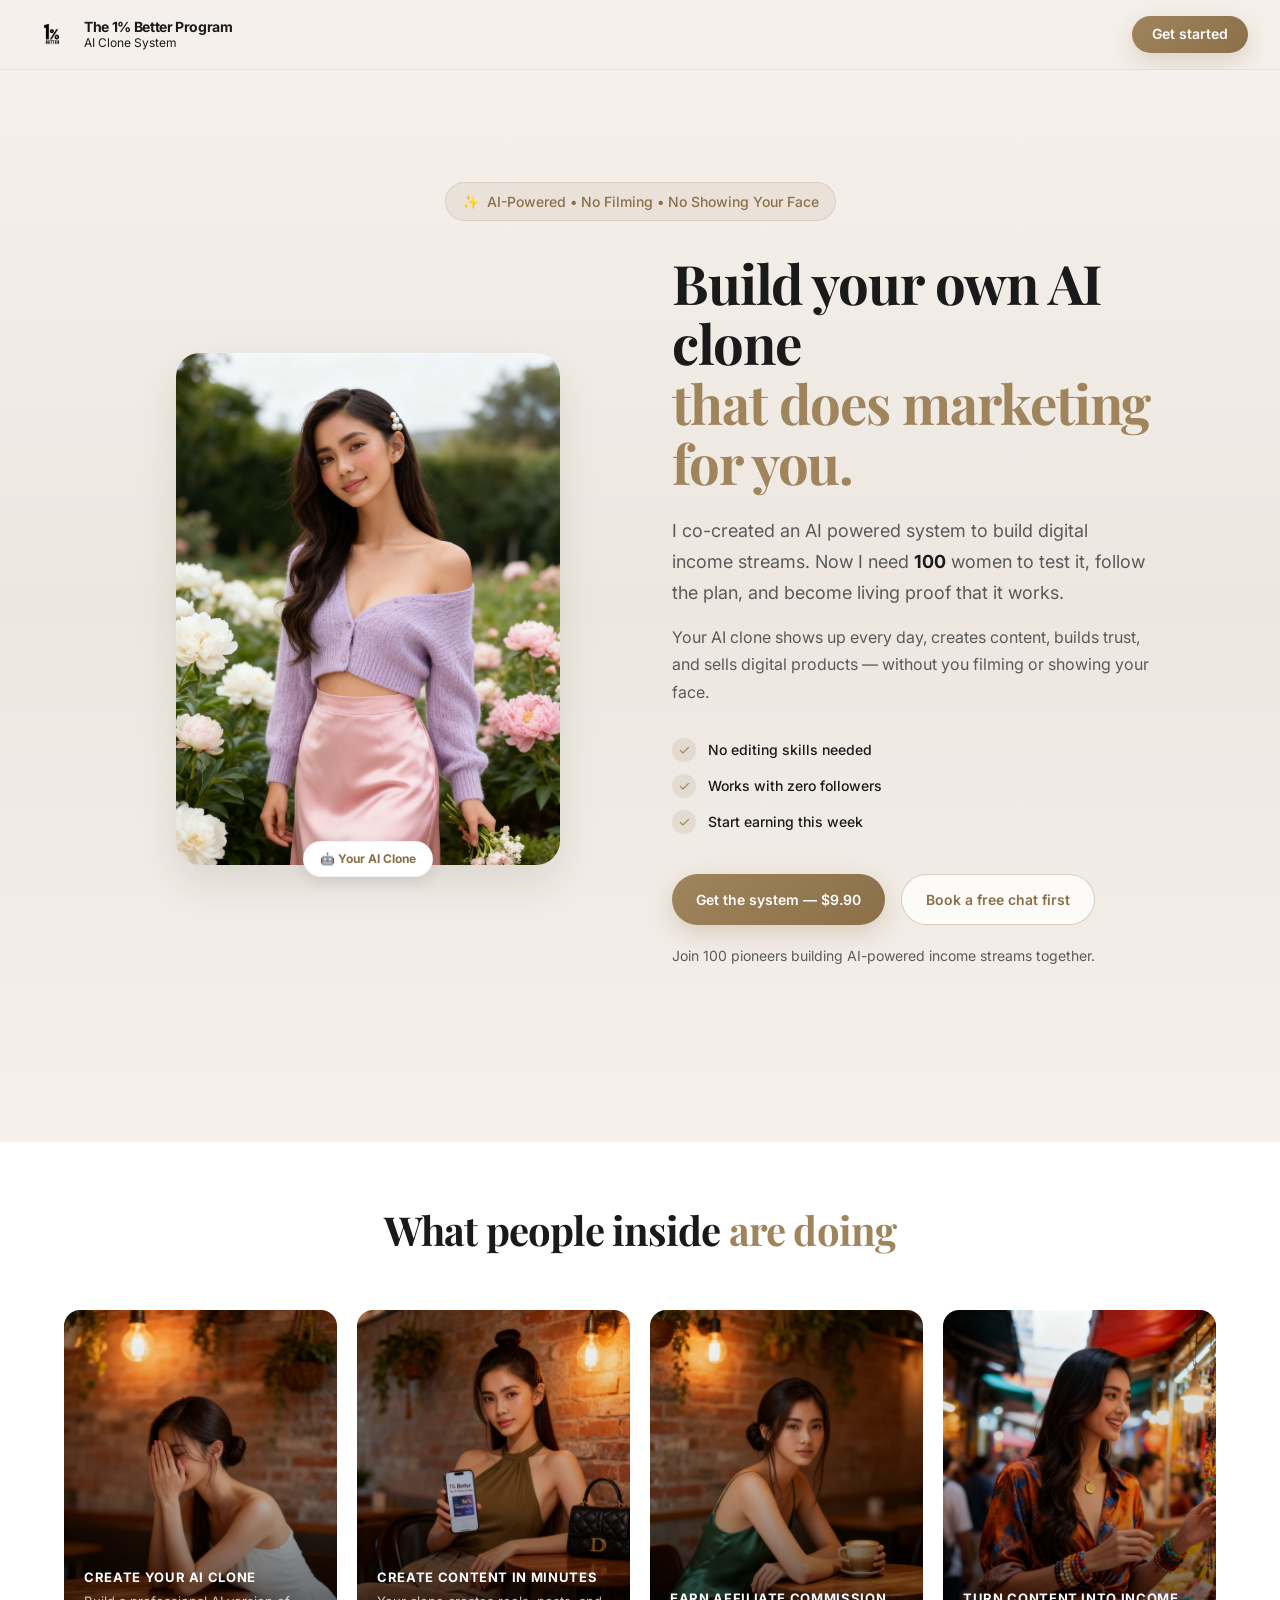
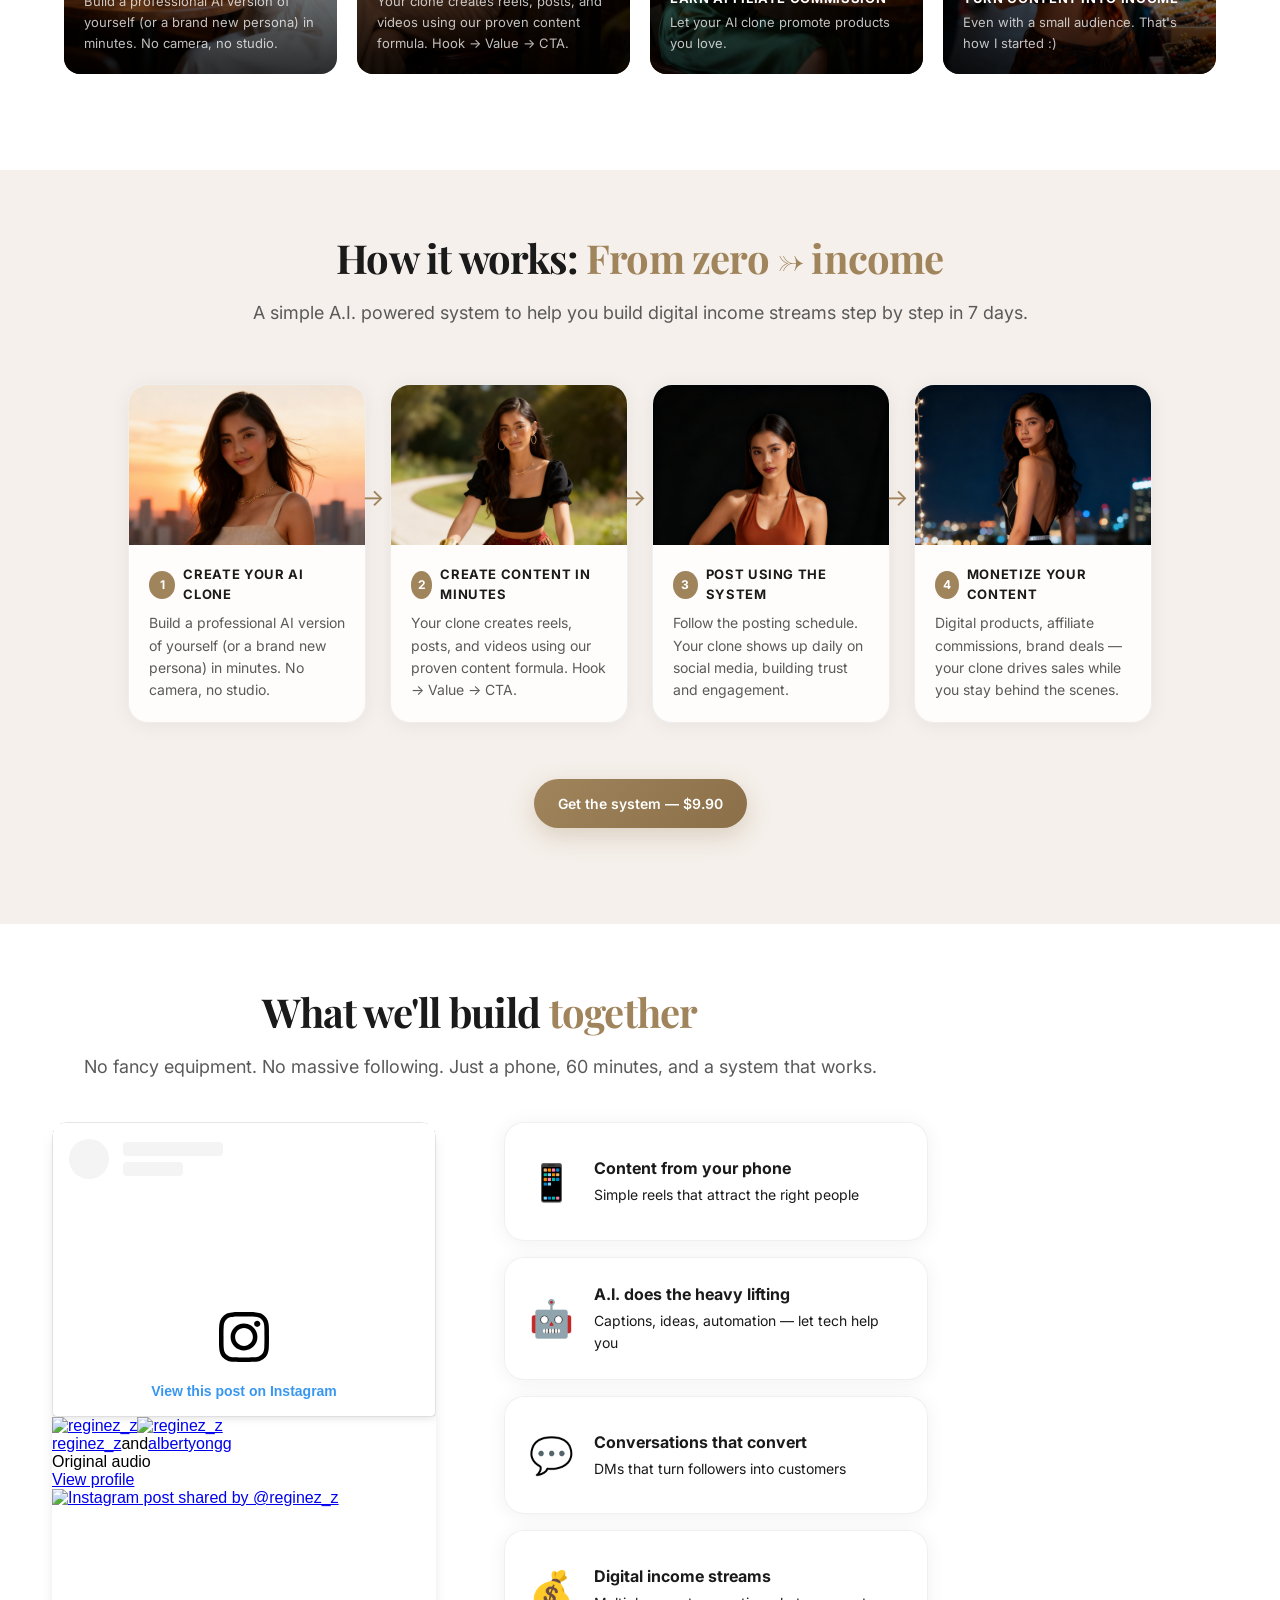
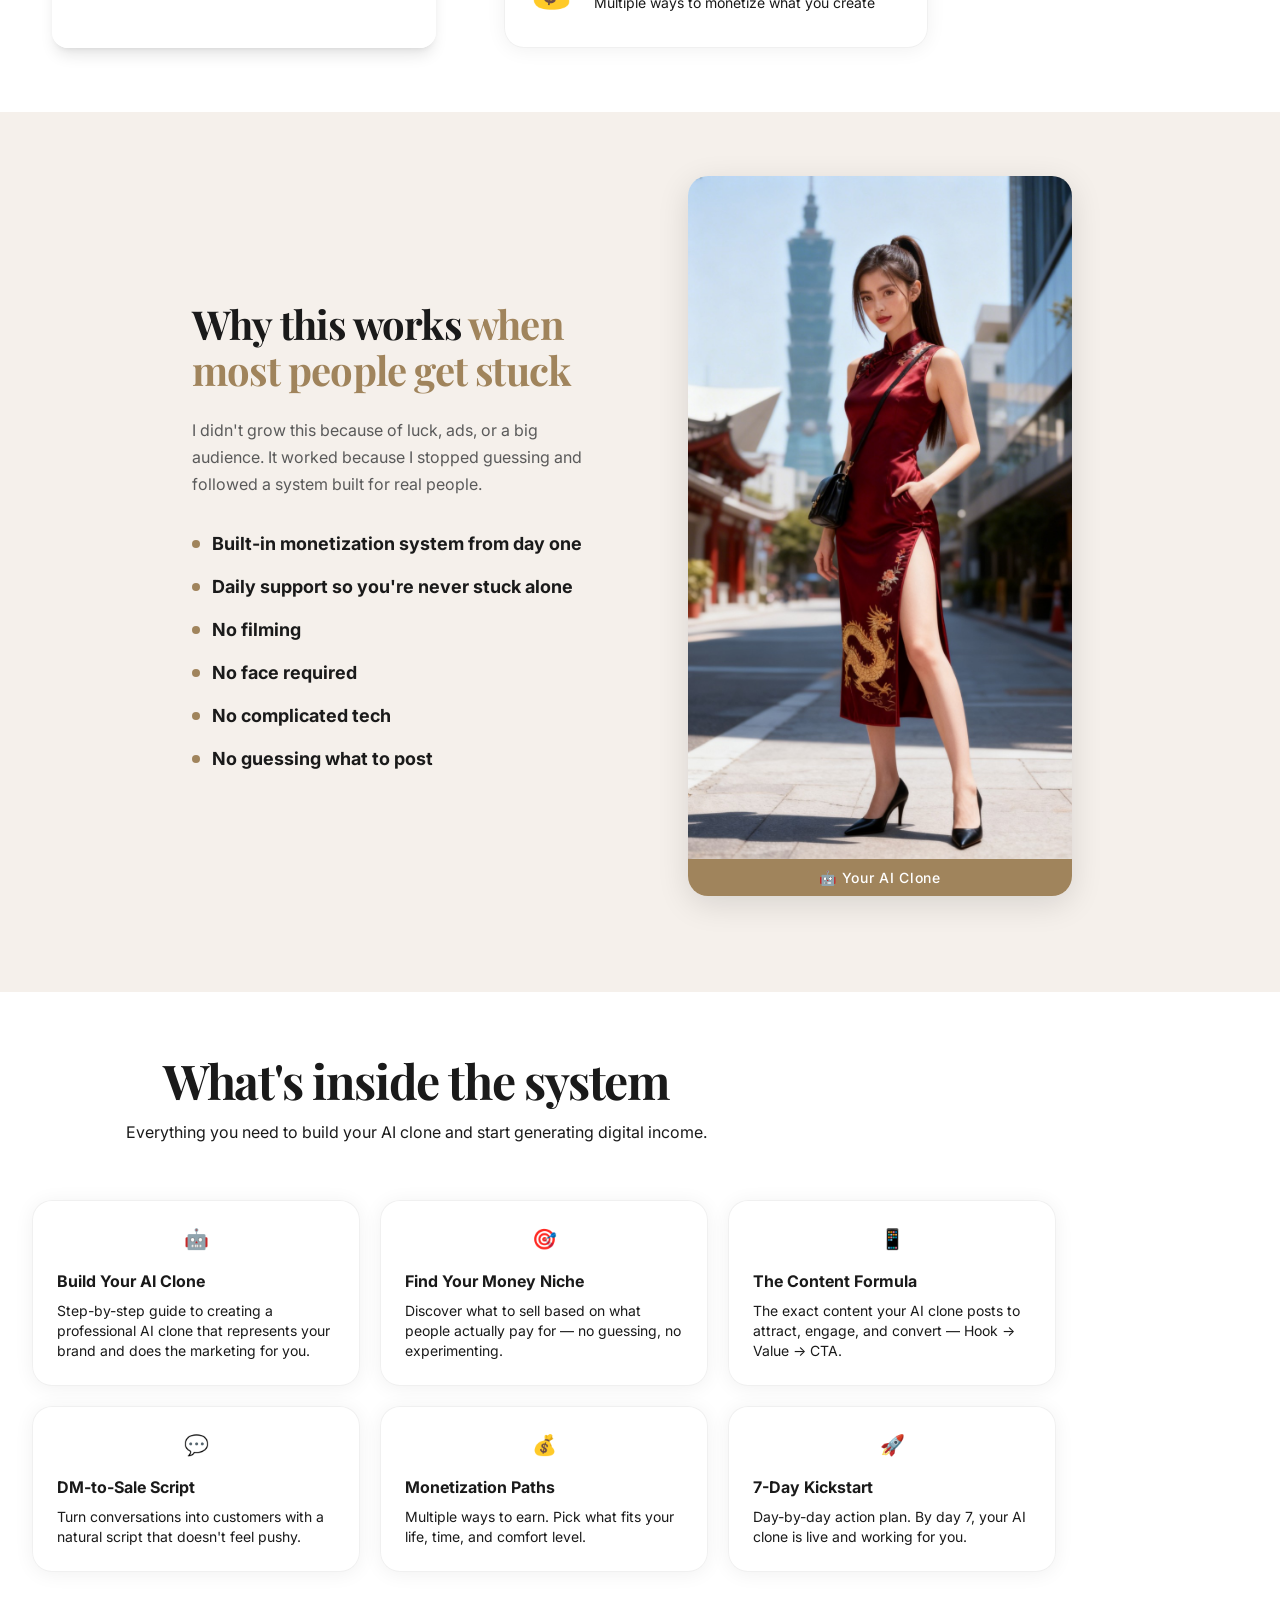
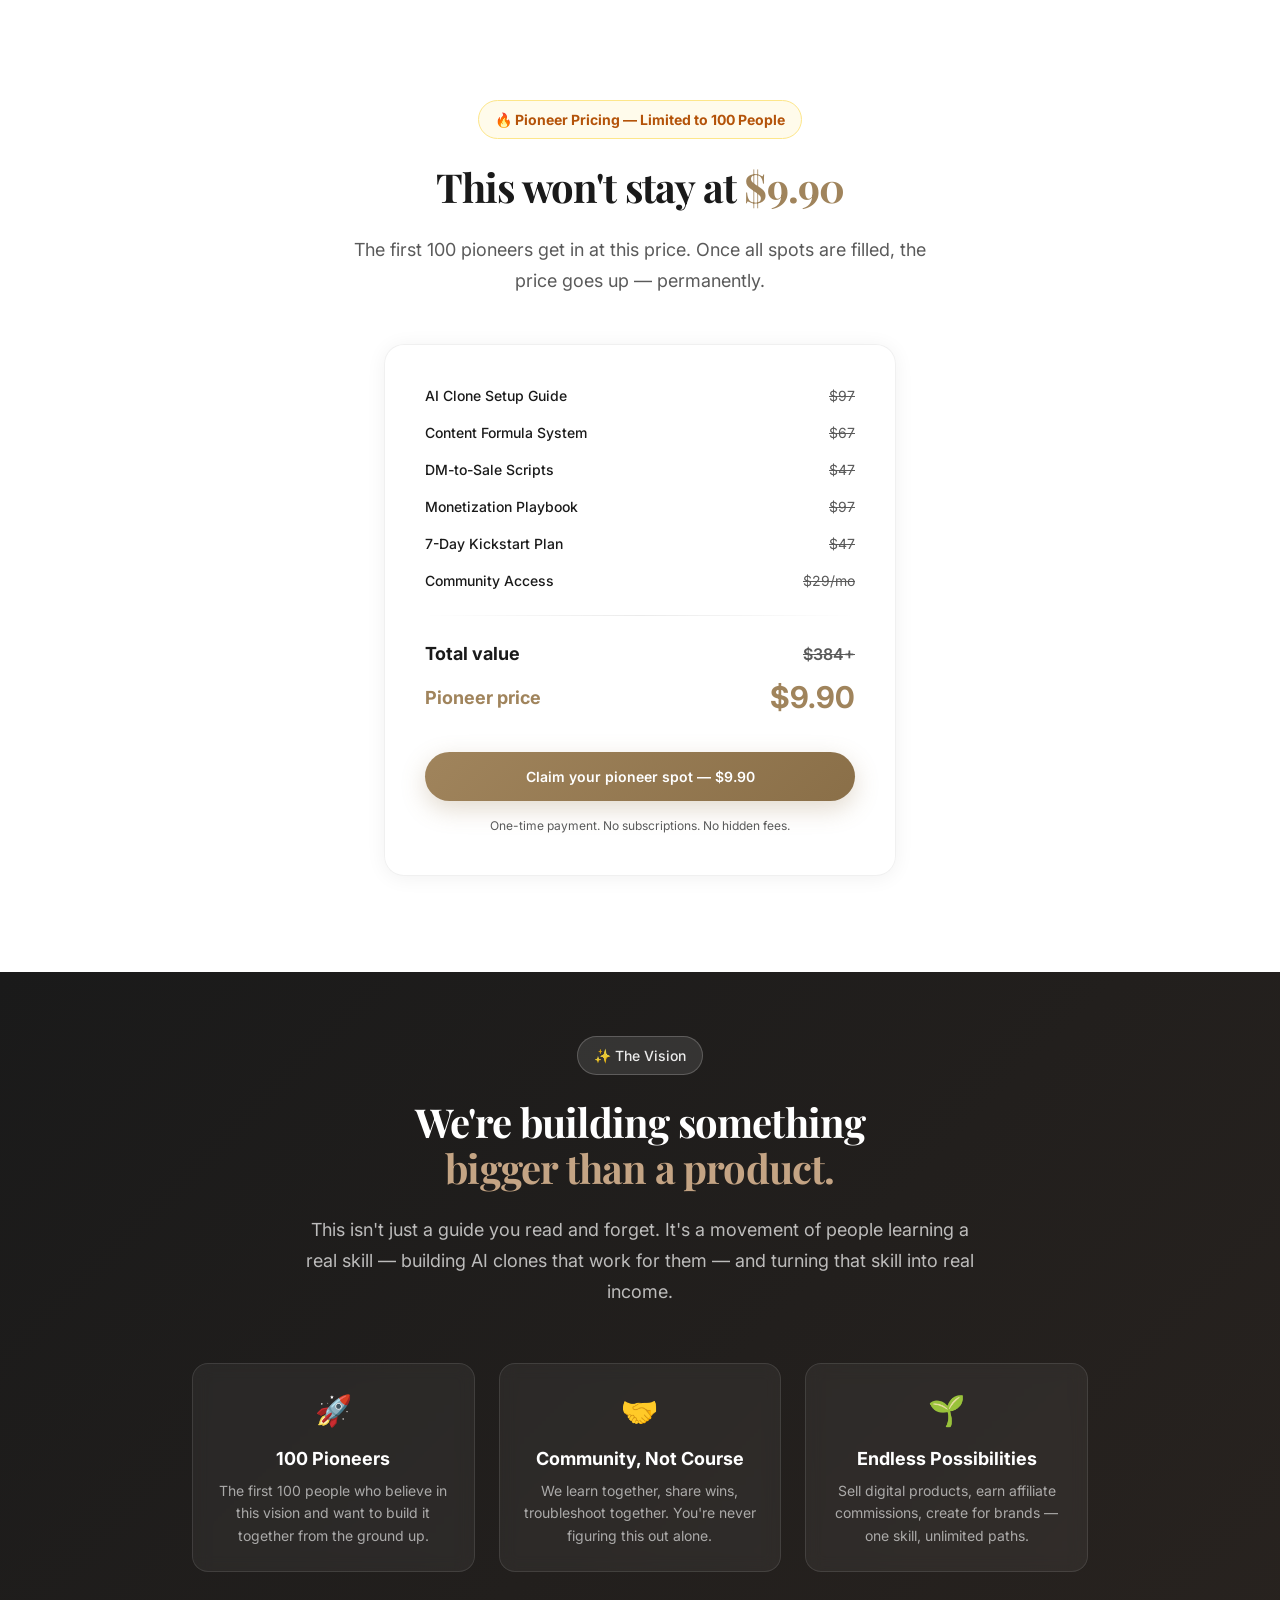
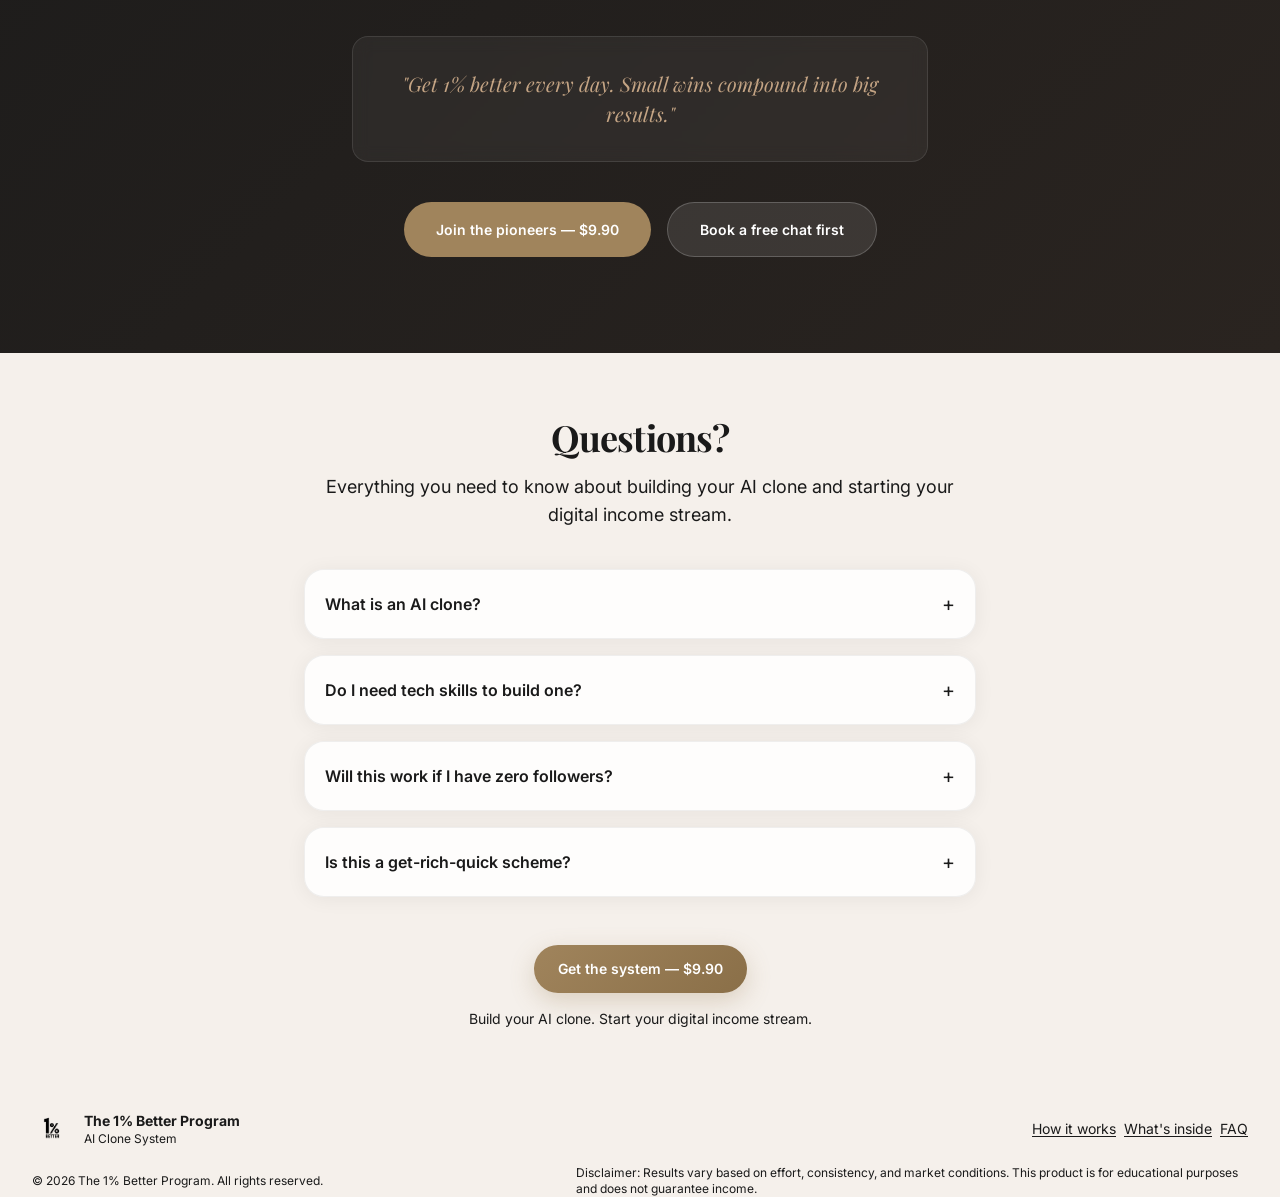
==== commit 9c03cc82: "Rewrite Vision section - dark gradient background, inline styles, 3 pillars" ====
--- a/index.html
+++ b/index.html
@@ -691,50 +691,98 @@
         </section>
         
         <!-- Vision Section -->
-        <section class="py-16 sm:py-24 bg-[#F5F0EB]">
-            <div class="container-pad">
-                <div class="max-w-4xl mx-auto">
-                    <div class="text-center mb-14">
-                        <div class="inline-flex items-center gap-2 px-4 py-2 rounded-full bg-[#A0845C]/10 border border-[#A0845C]/20 text-[#A0845C] text-sm font-medium mb-6">
-                            ✨ The Vision
-                        </div>
-                        <h2 class="text-3xl sm:text-4xl lg:text-5xl font-bold tracking-tight leading-tight" style="font-family: 'Playfair Display', serif">
-                            We're building something<br>
-                            <span class="text-[#C4A484]">bigger than a product.</span>
-                        </h2>
-                        <p class="mt-6 text-lg text-[#5a5a5a] max-w-2xl mx-auto leading-relaxed">
-                            This isn't just a guide you read and forget. It's a movement of people learning a real skill — building AI clones that work for them — and turning that skill into real income.
-                        </p>
-                    </div>
-                    <div class="grid gap-6 sm:grid-cols-3 text-center mb-16">
-                        <div class="p-6 rounded-2xl bg-white/80 backdrop-blur-sm border border-[#A0845C]/10">
-                            <div class="text-3xl mb-3">🚀</div>
-                            <div class="font-bold text-lg text-[#1a1a1a]">100 Pioneers</div>
-                            <p class="mt-2 text-[#5a5a5a] text-sm leading-relaxed">The first 100 people who believe in this vision and want to build it together from the ground up.</p>
-                        </div>
-                        <div class="p-6 rounded-2xl bg-white/80 backdrop-blur-sm border border-[#A0845C]/10">
-                            <div class="text-3xl mb-3">🤝</div>
-                            <div class="font-bold text-lg text-[#1a1a1a]">Community, Not Course</div>
-                            <p class="mt-2 text-[#5a5a5a] text-sm leading-relaxed">We learn together, share wins, troubleshoot together. You're never figuring this out alone.</p>
-                        </div>
-                        <div class="p-6 rounded-2xl bg-white/80 backdrop-blur-sm border border-[#A0845C]/10">
-                            <div class="text-3xl mb-3">🌱</div>
-                            <div class="font-bold text-lg text-[#1a1a1a]">Endless Possibilities</div>
-                            <p class="mt-2 text-[#5a5a5a] text-sm leading-relaxed">Sell digital products, earn affiliate commissions, create for brands — one skill, unlimited paths.</p>
-                        </div>
-                    </div>
-                    <div class="flex items-center justify-center min-h-[50vh] text-center">
-                        <div class="p-8 rounded-2xl bg-white/80 backdrop-blur-sm border border-[#A0845C]/10 max-w-xl mx-auto">
-                            <p class="text-xl italic text-[#C4A484] text-center" style="font-family: 'Playfair Display', serif">"Get 1% better every day. Small wins compound into big results."</p>
-                        </div>
-                    </div>
-                    <div class="mt-10 flex flex-col sm:flex-row gap-4 justify-center">
-                        <a href="https://nas.io/theonepercentbetterprogram/digital-files/the-1-better-program" target="_blank" rel="noreferrer" class="inline-flex items-center justify-center px-8 py-4 rounded-full font-semibold transition-all shadow-lg hover:shadow-xl" style="background-color: #A0845C; color: white;" onmouseover="this.style.backgroundColor='#8A6F48'" onmouseout="this.style.backgroundColor='#A0845C'">Join the pioneers — $9.90</a>
-                        <a href="https://nas.io/theonepercentbetterprogram/sessions/ai-consultation" target="_blank" rel="noreferrer" class="inline-flex items-center justify-center px-8 py-4 rounded-full font-semibold transition-all shadow-lg hover:shadow-xl" style="background-color: #A0845C; color: white;" onmouseover="this.style.backgroundColor='#8A6F48'" onmouseout="this.style.backgroundColor='#A0845C'">Book a free chat first</a>
-                        </div>
-                    </div>
-                </div>
-            </div>
+        <section style="padding: 64px 0 96px; background: linear-gradient(135deg, #1a1a1a, #2a2420);">
+          <div style="max-width: 1280px; margin: 0 auto; padding: 0 20px; font-family: Inter, sans-serif;">
+            <div style="max-width: 896px; margin: 0 auto;">
+
+              <!-- Vision Heading -->
+              <div style="text-align: center; margin-bottom: 56px;">
+
+                <!-- Badge -->
+                <div style="display: inline-flex; align-items: center; gap: 8px; padding: 8px 16px; border-radius: 9999px; background: rgba(255,255,255,0.1); border: 1px solid rgba(255,255,255,0.2); color: rgba(255,255,255,0.9); font-size: 14px; font-weight: 500; margin-bottom: 24px;">
+                  ✨ The Vision
+                </div>
+
+                <!-- Heading -->
+                <h2 style="font-family: 'Playfair Display', serif; font-size: 2.5rem; font-weight: 700; letter-spacing: -0.02em; color: #ffffff; margin: 0; line-height: 1.15;">
+                  We're building something<br />
+                  <span style="color: #C4A484;">bigger than a product.</span>
+                </h2>
+
+                <!-- Subtext -->
+                <p style="margin-top: 24px; font-size: 18px; color: rgba(255,255,255,0.7); max-width: 672px; margin-left: auto; margin-right: auto; line-height: 1.7;">
+                  This isn't just a guide you read and forget. It's a movement of people learning a real skill — building AI clones that work for them — and turning that skill into real income.
+                </p>
+              </div>
+
+              <!-- 3 Vision Pillars -->
+              <div style="display: grid; grid-template-columns: repeat(3, 1fr); gap: 24px; text-align: center; margin-bottom: 64px;">
+
+                <!-- Pillar 1: 100 Pioneers -->
+                <div style="padding: 24px; border-radius: 16px; background: rgba(255,255,255,0.05); backdrop-filter: blur(8px); border: 1px solid rgba(255,255,255,0.1);">
+                  <div style="font-size: 30px; margin-bottom: 12px;">🚀</div>
+                  <div style="font-weight: 700; font-size: 18px; color: #ffffff;">100 Pioneers</div>
+                  <p style="margin-top: 8px; color: rgba(255,255,255,0.6); font-size: 14px; line-height: 1.6;">
+                    The first 100 people who believe in this vision and want to build it together from the ground up.
+                  </p>
+                </div>
+
+                <!-- Pillar 2: Community Not Course -->
+                <div style="padding: 24px; border-radius: 16px; background: rgba(255,255,255,0.05); backdrop-filter: blur(8px); border: 1px solid rgba(255,255,255,0.1);">
+                  <div style="font-size: 30px; margin-bottom: 12px;">🤝</div>
+                  <div style="font-weight: 700; font-size: 18px; color: #ffffff;">Community, Not Course</div>
+                  <p style="margin-top: 8px; color: rgba(255,255,255,0.6); font-size: 14px; line-height: 1.6;">
+                    We learn together, share wins, troubleshoot together. You're never figuring this out alone.
+                  </p>
+                </div>
+
+                <!-- Pillar 3: Endless Possibilities -->
+                <div style="padding: 24px; border-radius: 16px; background: rgba(255,255,255,0.05); backdrop-filter: blur(8px); border: 1px solid rgba(255,255,255,0.1);">
+                  <div style="font-size: 30px; margin-bottom: 12px;">🌱</div>
+                  <div style="font-weight: 700; font-size: 18px; color: #ffffff;">Endless Possibilities</div>
+                  <p style="margin-top: 8px; color: rgba(255,255,255,0.6); font-size: 14px; line-height: 1.6;">
+                    Sell digital products, earn affiliate commissions, create for brands — one skill, unlimited paths.
+                  </p>
+                </div>
+
+              </div>
+
+              <!-- Quote Block -->
+              <div style="text-align: center;">
+                <div style="padding: 32px; border-radius: 16px; background: rgba(255,255,255,0.05); backdrop-filter: blur(8px); border: 1px solid rgba(255,255,255,0.1); max-width: 576px; margin: 0 auto;">
+                  <p style="font-family: 'Playfair Display', serif; font-size: 20px; font-style: italic; color: #C4A484; margin: 0; line-height: 1.5;">
+                    "Get 1% better every day. Small wins compound into big results."
+                  </p>
+                </div>
+
+                <!-- CTA Buttons -->
+                <div style="margin-top: 40px; display: flex; gap: 16px; justify-content: center; flex-wrap: wrap;">
+
+                  <!-- Primary CTA -->
+                  <a
+                    href="https://nas.io/theonepercentbetterprogram/digital-files/the-1-better-program"
+                    target="_blank"
+                    rel="noreferrer"
+                    style="display: inline-flex; align-items: center; justify-content: center; padding: 16px 32px; border-radius: 9999px; background: #A0845C; color: #ffffff; font-size: 14px; font-weight: 600; text-decoration: none; transition: all 0.2s;"
+                  >
+                    Join the pioneers — $9.90
+                  </a>
+
+                  <!-- Secondary CTA -->
+                  <a
+                    href="https://nas.io/theonepercentbetterprogram/sessions/ai-consultation"
+                    target="_blank"
+                    rel="noreferrer"
+                    style="display: inline-flex; align-items: center; justify-content: center; padding: 16px 32px; border-radius: 9999px; background: rgba(255,255,255,0.1); border: 1px solid rgba(255,255,255,0.2); color: #ffffff; font-size: 14px; font-weight: 600; text-decoration: none; transition: all 0.2s;"
+                  >
+                    Book a free chat first
+                  </a>
+
+                </div>
+              </div>
+
+            </div>
+          </div>
         </section>
         
         <!-- FAQ Section -->
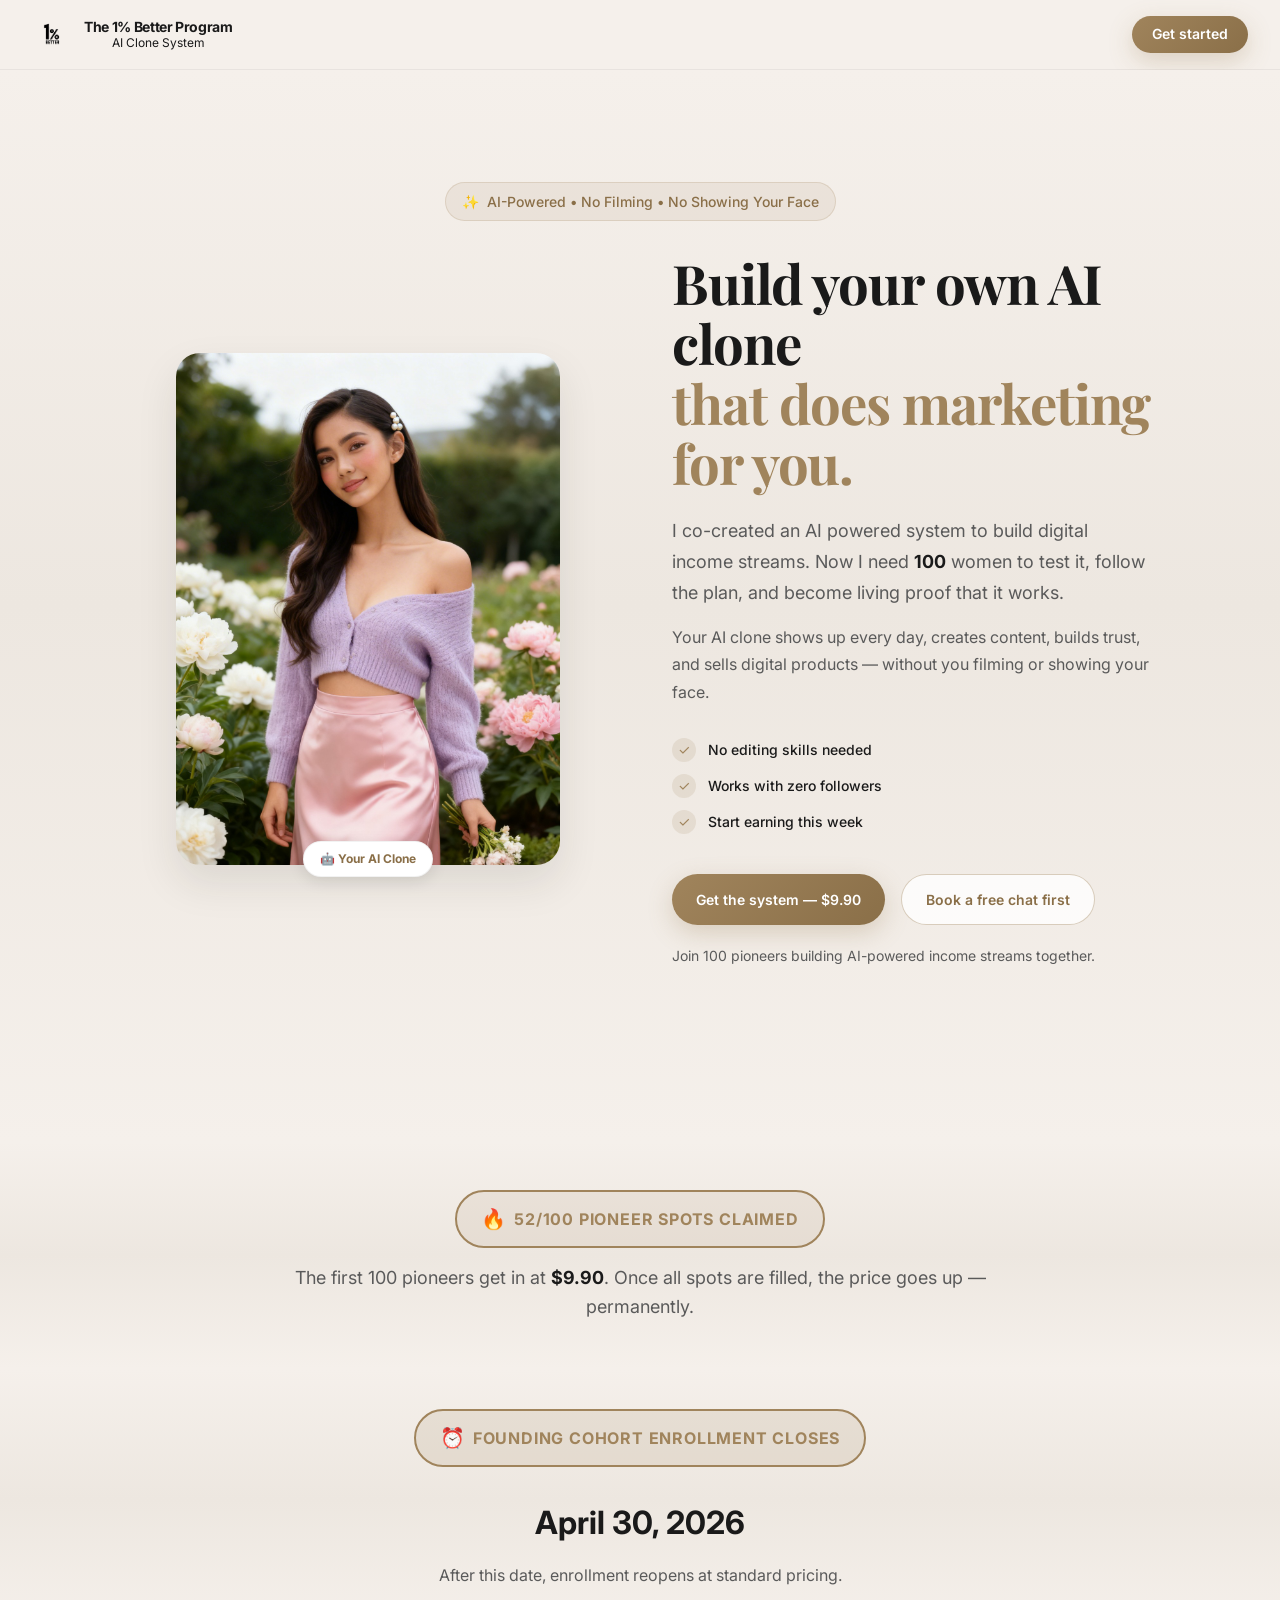
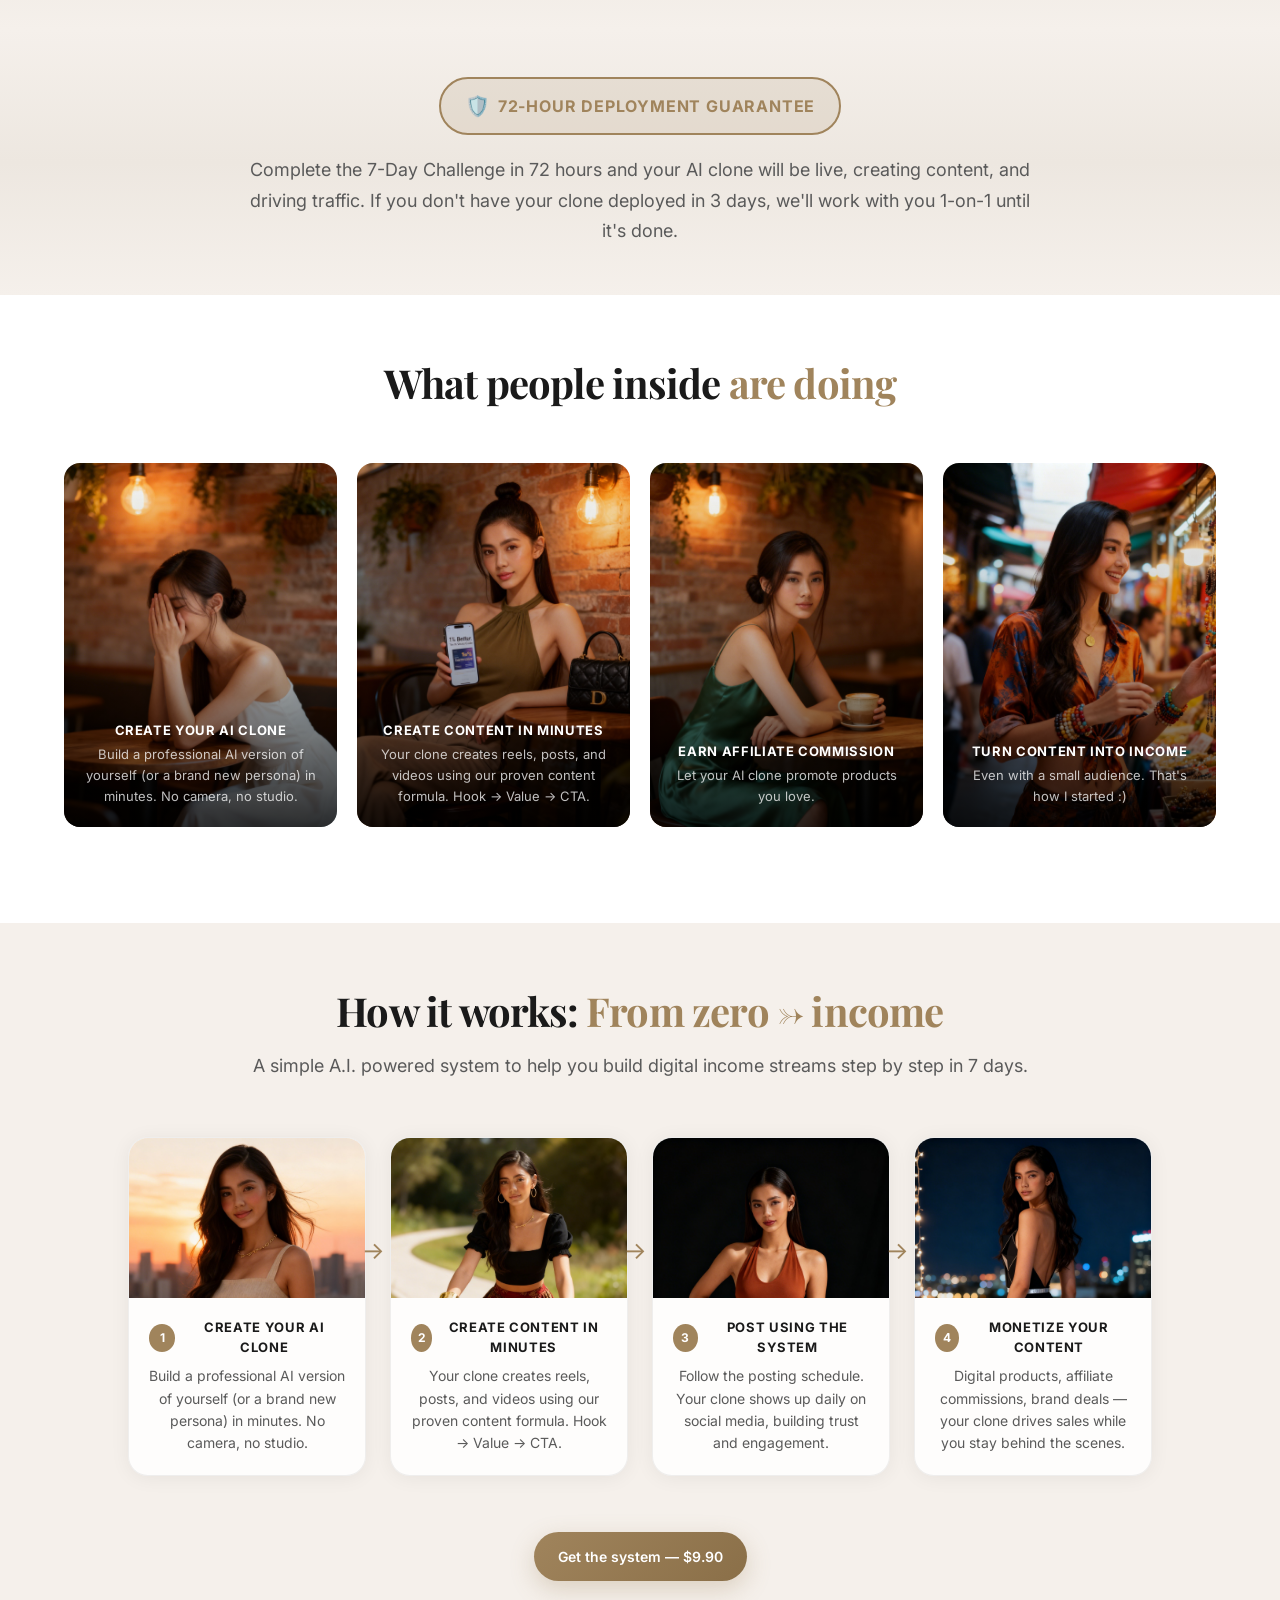
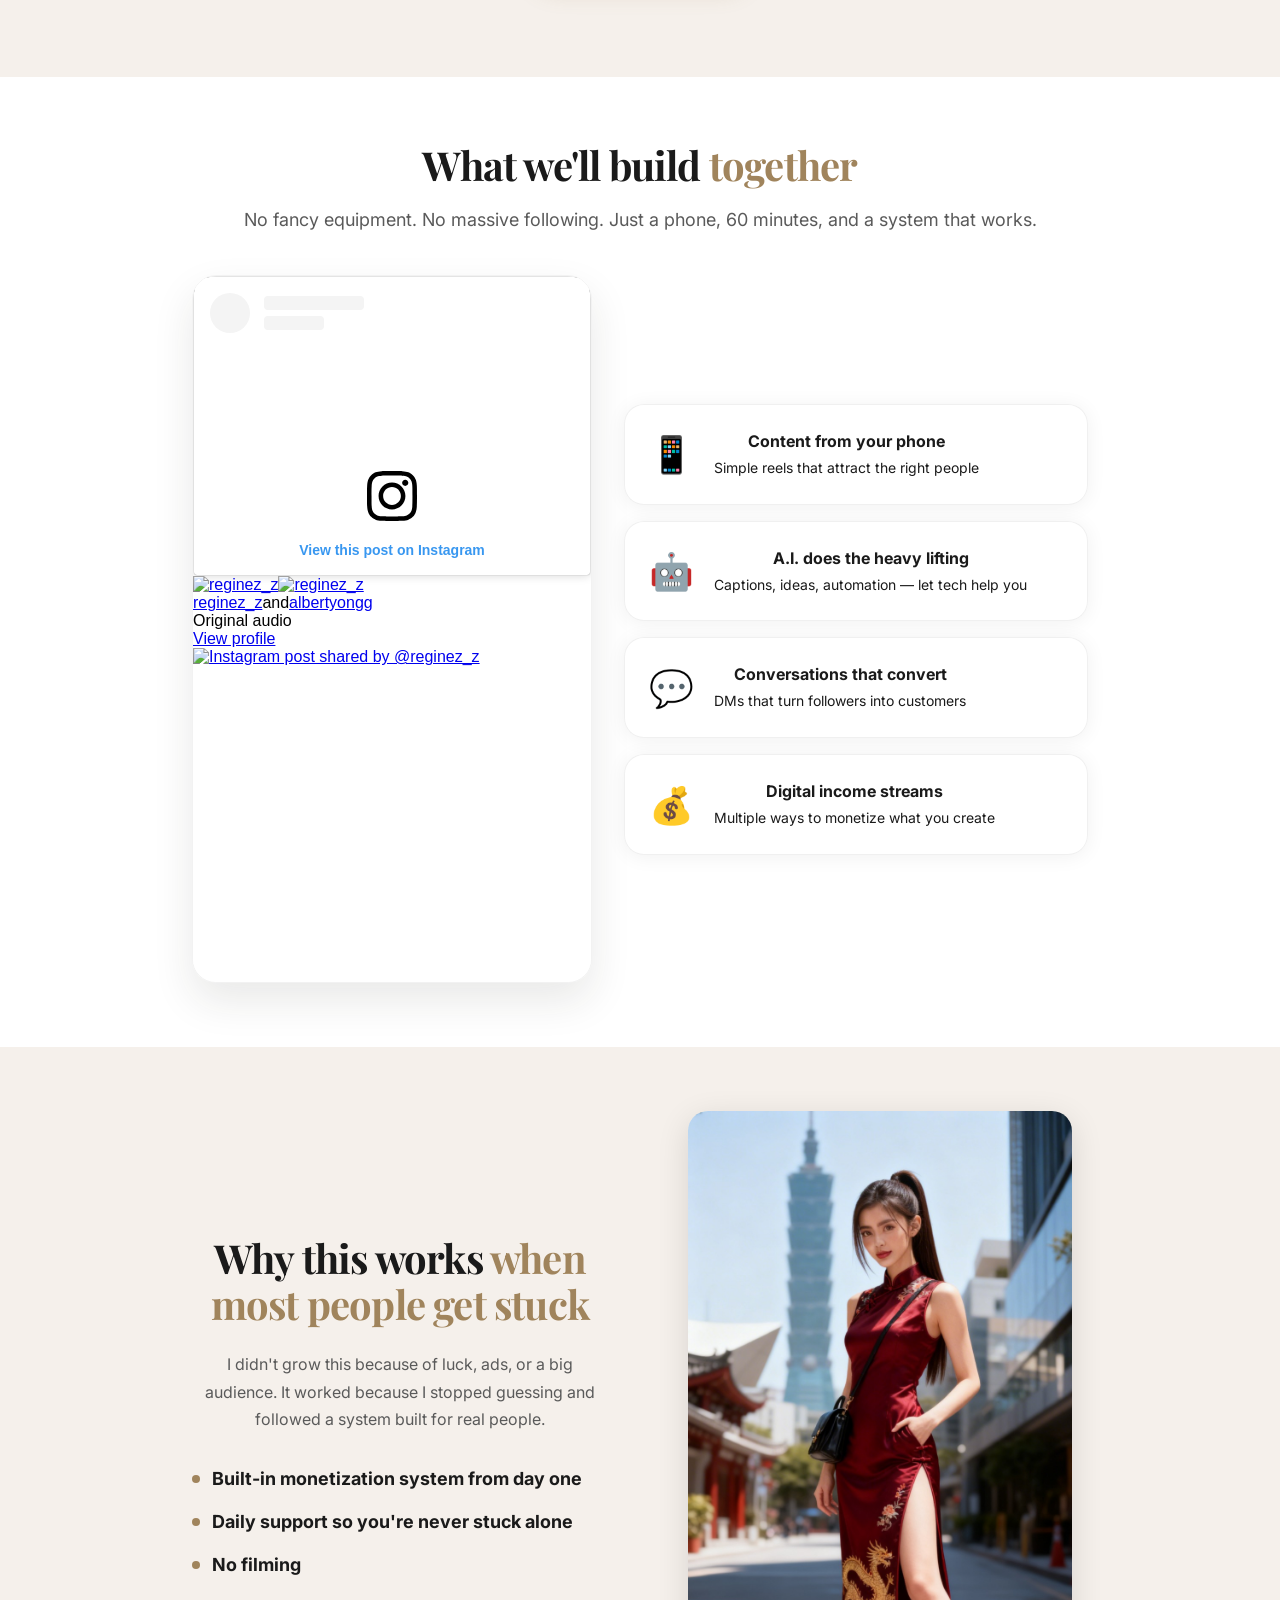
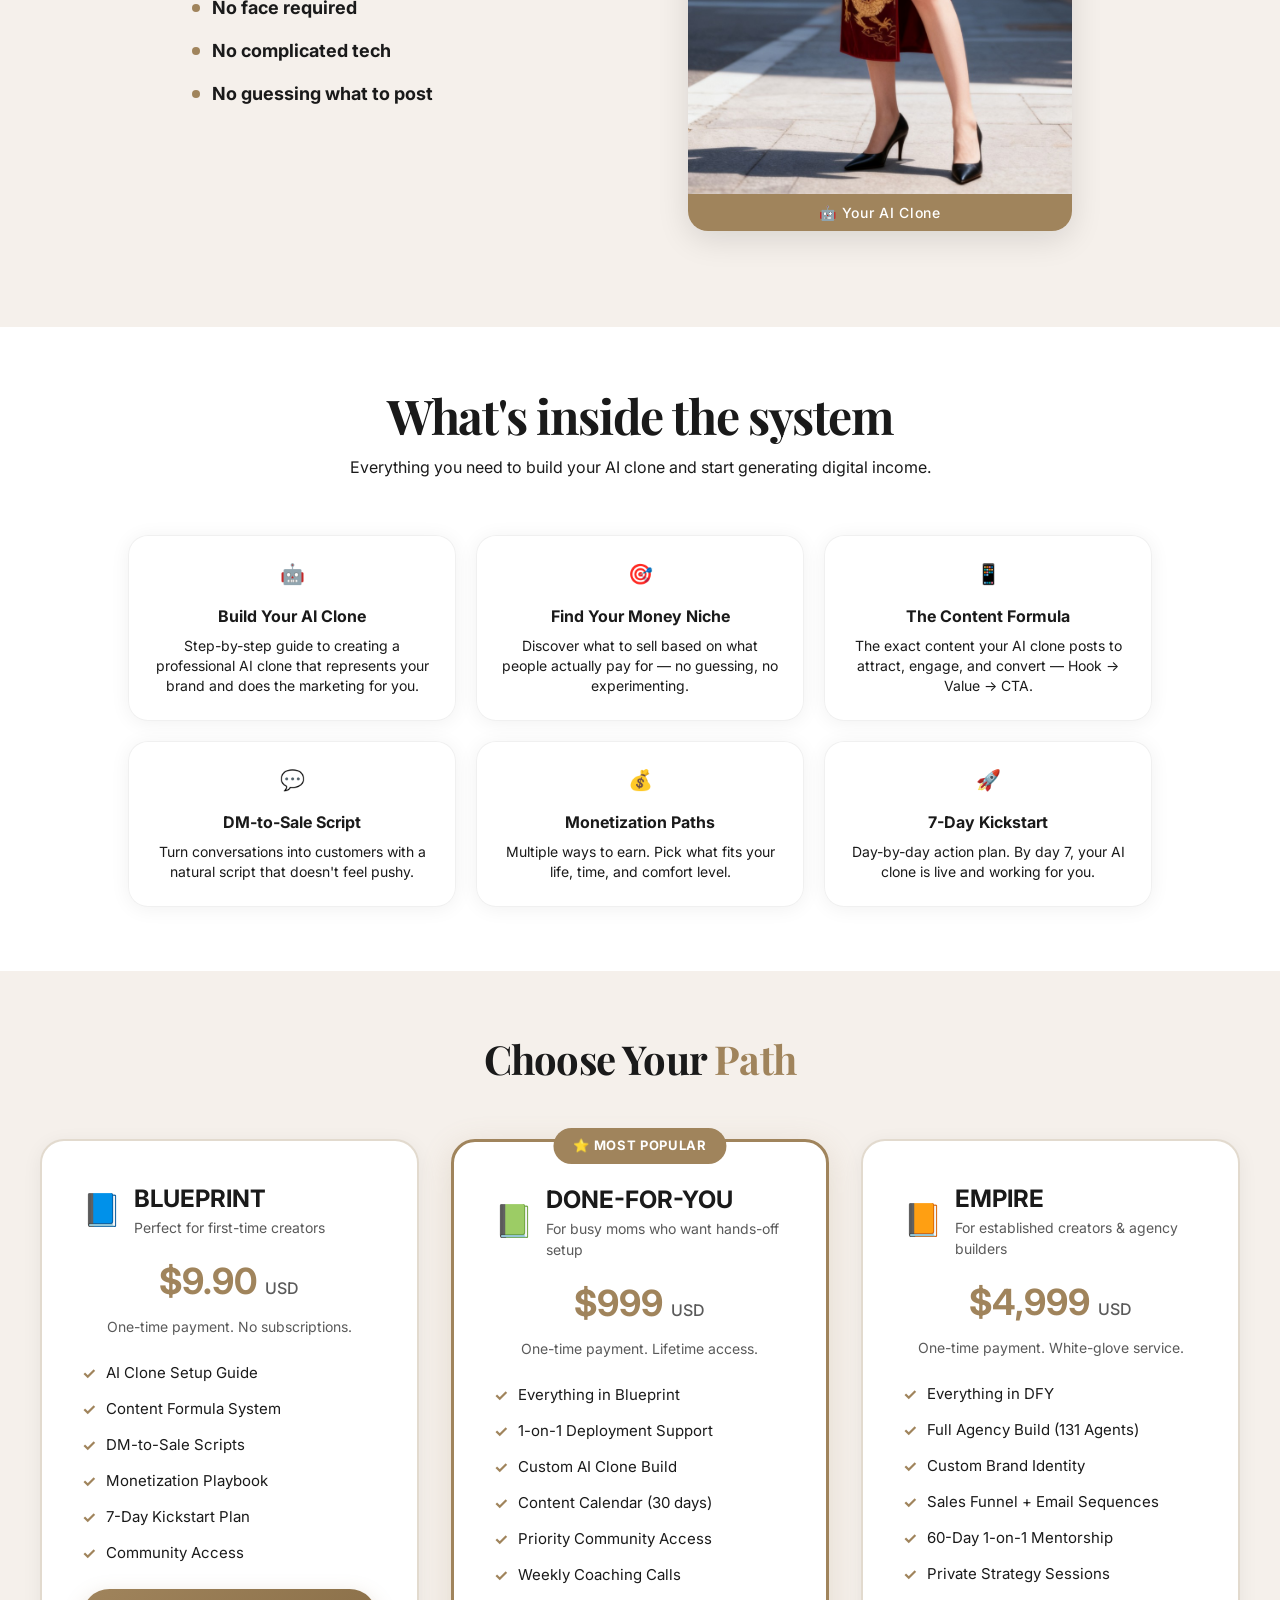
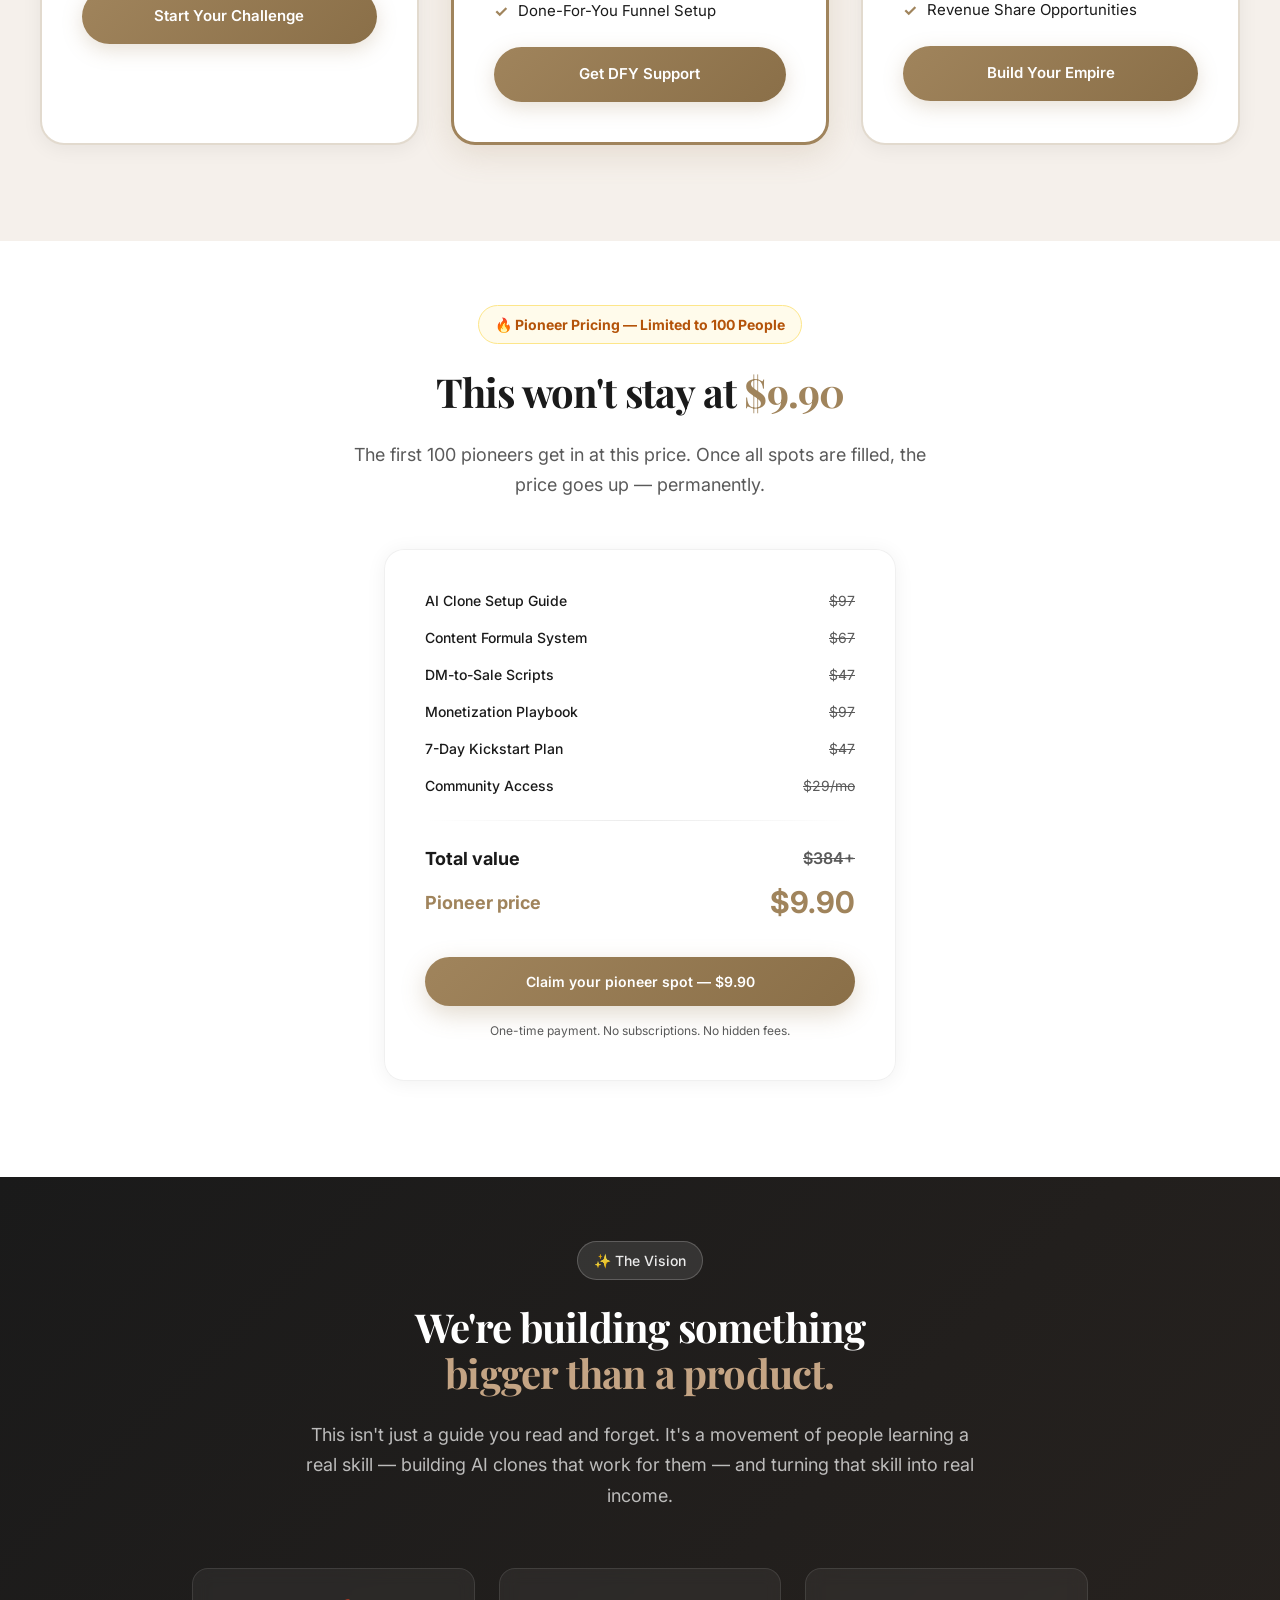
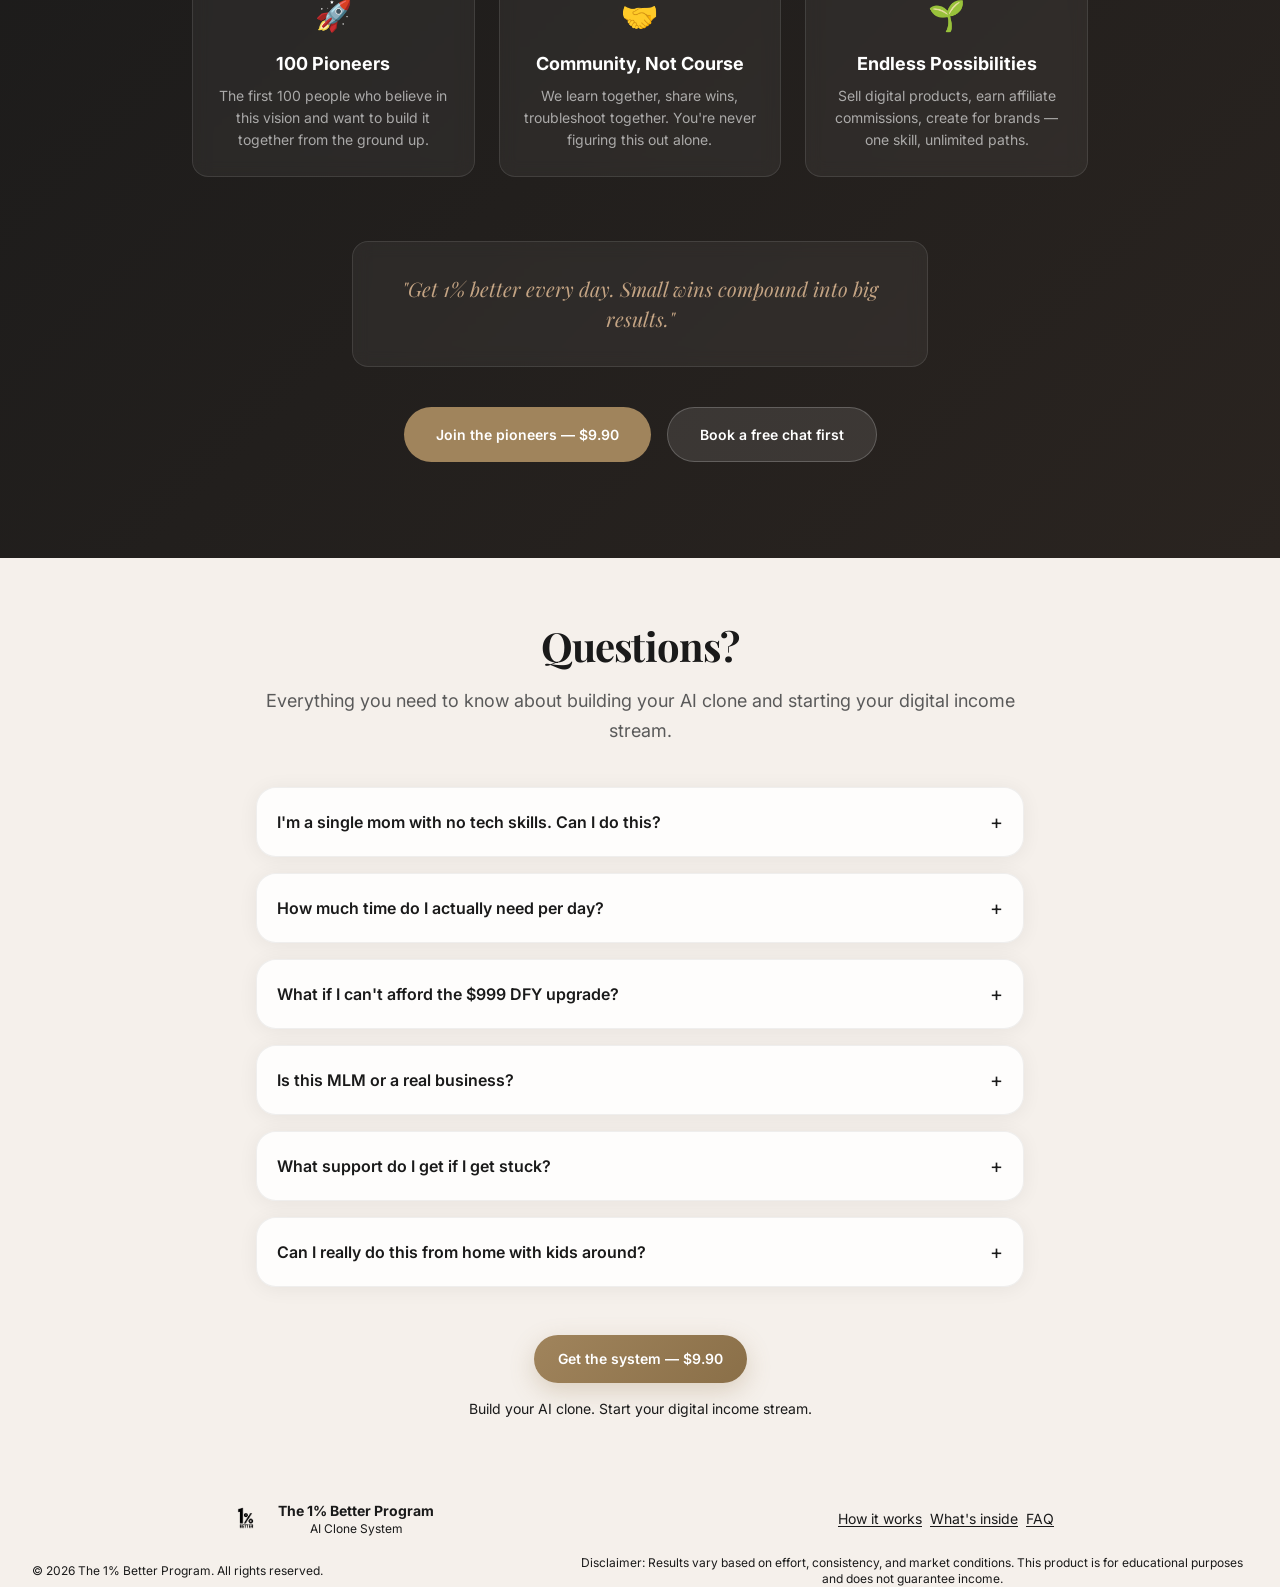
==== commit fb20eeed: "Update layout and FAQ functionality" ====
--- a/index.html
+++ b/index.html
@@ -28,7 +28,7 @@
     <link rel="icon" href="images/favicon.ico" type="image/x-icon" sizes="16x16">
     
     <!-- Stylesheet -->
-    <link rel="stylesheet" href="css/styles.css?v=2">
+    <link rel="stylesheet" href="css/styles.css?v=5">
     
     <!-- Google Fonts -->
     <link rel="preconnect" href="https://fonts.googleapis.com">
@@ -133,7 +133,7 @@
                   <!-- CTAs -->
                   <div style="margin-top: 40px; display: flex; gap: 16px; flex-wrap: wrap;">
                     <a
-                      href="https://nas.io/theonepercentbetterprogram/digital-files/the-1-better-program"
+                      href="http://tiny.cc/creatorsguide"
                       target="_blank"
                       rel="noreferrer"
                       style="display: inline-flex; align-items: center; justify-content: center; gap: 8px; border-radius: 9999px; padding: 14px 24px; font-size: 14px; font-weight: 600; text-decoration: none; background: linear-gradient(135deg, #A0845C 0%, #8A6F48 100%); color: #fff; box-shadow: 0 8px 24px rgba(160,132,92,0.3); transition: all 0.2s;"
@@ -160,6 +160,54 @@
           </div>
         </section>
         
+        <!-- Pioneer Spots Section -->
+        <section style="padding: 48px 0; background: linear-gradient(to bottom, #F5F0EB, #EDE7E0, #F5F0EB);">
+          <div style="max-width: 1280px; margin: 0 auto; padding: 0 20px; font-family: Inter, sans-serif;">
+            <div style="max-width: 768px; margin: 0 auto; text-align: center;">
+              <div style="display: inline-flex; align-items: center; gap: 8px; padding: 12px 24px; border-radius: 9999px; background: rgba(160,132,92,0.1); border: 2px solid #A0845C; margin-bottom: 16px;">
+                <span style="font-size: 20px;">🔥</span>
+                <span style="font-size: 16px; font-weight: 700; color: #A0845C; text-transform: uppercase; letter-spacing: 0.05em;">52/100 Pioneer Spots Claimed</span>
+              </div>
+              <p style="font-size: 18px; color: #5a5a5a; line-height: 1.6; margin: 0;">
+                The first 100 pioneers get in at <span style="color: #1a1a1a; font-weight: 700;">$9.90</span>. Once all spots are filled, the price goes up — permanently.
+              </p>
+            </div>
+          </div>
+        </section>
+        
+        <!-- Deadline Section -->
+        <section style="padding: 40px 0; background: linear-gradient(to bottom, #F5F0EB, #EDE7E0, #F5F0EB);">
+          <div style="max-width: 1280px; margin: 0 auto; padding: 0 20px; font-family: Inter, sans-serif;">
+            <div style="max-width: 768px; margin: 0 auto; text-align: center;">
+              <div style="display: inline-flex; align-items: center; gap: 8px; padding: 12px 24px; border-radius: 9999px; background: rgba(160,132,92,0.15); border: 2px solid #A0845C; margin-bottom: 16px;">
+                <span style="font-size: 20px;">⏰</span>
+                <span style="font-size: 16px; font-weight: 700; color: #A0845C; text-transform: uppercase; letter-spacing: 0.05em;">Founding Cohort Enrollment Closes</span>
+              </div>
+              <div style="font-size: 32px; font-weight: 700; color: #1a1a1a; margin: 16px 0;">
+                April 30, 2026
+              </div>
+              <p style="font-size: 16px; color: #5a5a5a; line-height: 1.6; margin: 0;">
+                After this date, enrollment reopens at standard pricing.
+              </p>
+            </div>
+          </div>
+        </section>
+        
+        <!-- Guarantee Section -->
+        <section style="padding: 48px 0; background: linear-gradient(to bottom, #F5F0EB, #EDE7E0, #F5F0EB);">
+          <div style="max-width: 1280px; margin: 0 auto; padding: 0 20px; font-family: Inter, sans-serif;">
+            <div style="max-width: 800px; margin: 0 auto; text-align: center;">
+              <div style="display: inline-flex; align-items: center; gap: 8px; padding: 12px 24px; border-radius: 9999px; background: rgba(160,132,92,0.15); border: 2px solid #A0845C; margin-bottom: 20px;">
+                <span style="font-size: 20px;">🛡️</span>
+                <span style="font-size: 16px; font-weight: 700; color: #A0845C; text-transform: uppercase; letter-spacing: 0.05em;">72-Hour Deployment Guarantee</span>
+              </div>
+              <p style="font-size: 18px; color: #5a5a5a; line-height: 1.7; margin: 0;">
+                Complete the 7-Day Challenge in 72 hours and your AI clone will be live, creating content, and driving traffic. If you don't have your clone deployed in 3 days, we'll work with you 1-on-1 until it's done.
+              </p>
+            </div>
+          </div>
+        </section>
+        
         <!-- What People Are Doing Section -->
         <section style="padding: 64px 0 96px; background: #ffffff;">
           <div style="max-width: 1280px; margin: 0 auto; padding: 0 20px; font-family: Inter, sans-serif;">
@@ -389,7 +437,7 @@
             <!-- CTA Button -->
             <div style="margin-top: 56px; text-align: center;">
               <a
-                href="https://nas.io/theonepercentbetterprogram/digital-files/the-1-better-program"
+                href="http://tiny.cc/creatorsguide"
                 target="_blank"
                 rel="noreferrer"
                 style="display: inline-flex; align-items: center; justify-content: center; gap: 8px; border-radius: 9999px; padding: 14px 24px; font-size: 14px; font-weight: 600; text-decoration: none; background: linear-gradient(135deg, #A0845C 0%, #8A6F48 100%); color: #fff; box-shadow: 0 8px 24px rgba(160,132,92,0.3); transition: all 0.2s;"
@@ -402,7 +450,7 @@
         </section>
         
         <!-- What We'll Build Section -->
-        <section class="py-16 sm:py-24 bg-white">
+        <section class="py-16 sm:py-24 bg-white" id="what-we-build">
             <div class="container-pad">
                 <div class="max-w-4xl mx-auto">
                     <div class="text-center mb-10">
@@ -411,39 +459,44 @@
                         </h2>
                         <p style="margin-top: 16px; font-size: 18px; color: #5a5a5a; line-height: 1.7; max-width: 2xl; margin-left: auto; margin-right: auto; text-align: center;">No fancy equipment. No massive following. Just a phone, 60 minutes, and a system that works.</p>
                     </div>
-                    <div class="grid gap-8 lg:grid-cols-2 lg:gap-12 items-stretch">
-                        <div class="flex justify-center">
-                            <div class="w-full max-w-sm rounded-2xl overflow-hidden shadow-lg border border-black/5" style="min-height:520px">
-                                <iframe src="embed.html" class="w-full h-full" style="min-height:520px;border:none" allowfullscreen scrolling="no" title="Instagram Reel — The 1% Better Program"></iframe>
-                            </div>
-                        </div>
-                        <div class="flex flex-col gap-4 justify-between" style="min-height:520px">
-                            <div class="card p-6 flex items-center gap-5 flex-1">
-                                <div class="text-4xl flex-shrink-0">📱</div>
-                                <div>
-                                    <div class="font-bold">Content from your phone</div>
-                                    <p class="text-sm text-[#5a5a5a] leading-relaxed mt-1">Simple reels that attract the right people</p>
+                    <div style="display: block; width: 100%;">
+                        <!-- Desktop: 2 columns, Mobile: 1 column -->
+                        <div style="display: flex; flex-direction: row; gap: 2rem; align-items: center;" id="features-layout">
+                            <!-- Left: Instagram Embed -->
+                            <div style="flex: 0 0 400px; display: flex; justify-content: center;">
+                                <div style="width: 100%; max-width: 400px; border-radius: 24px; overflow: hidden; box-shadow: 0 18px 40px rgba(42,36,30,0.10); border: 1px solid rgba(0,0,0,0.05);">
+                                    <iframe src="embed.html" style="width: 100%; height: 700px; border: none;" allowfullscreen scrolling="no" title="Instagram Reel — The 1% Better Program"></iframe>
                                 </div>
                             </div>
-                            <div class="card p-6 flex items-center gap-5 flex-1">
-                                <div class="text-4xl flex-shrink-0">🤖</div>
-                                <div>
-                                    <div class="font-bold">A.I. does the heavy lifting</div>
-                                    <p class="text-sm text-[#5a5a5a] leading-relaxed mt-1">Captions, ideas, automation — let tech help you</p>
+                            <!-- Right: 4 Cards in 1 Column -->
+                            <div style="flex: 1; display: flex; flex-direction: column; gap: 1rem;">
+                                <div class="card p-6 flex items-center gap-5">
+                                    <div class="text-4xl flex-shrink-0">📱</div>
+                                    <div>
+                                        <div class="font-bold">Content from your phone</div>
+                                        <p class="text-sm text-[#5a5a5a] leading-relaxed mt-1">Simple reels that attract the right people</p>
+                                    </div>
                                 </div>
-                            </div>
-                            <div class="card p-6 flex items-center gap-5 flex-1">
-                                <div class="text-4xl flex-shrink-0">💬</div>
-                                <div>
-                                    <div class="font-bold">Conversations that convert</div>
-                                    <p class="text-sm text-[#5a5a5a] leading-relaxed mt-1">DMs that turn followers into customers</p>
+                                <div class="card p-6 flex items-center gap-5">
+                                    <div class="text-4xl flex-shrink-0">🤖</div>
+                                    <div>
+                                        <div class="font-bold">A.I. does the heavy lifting</div>
+                                        <p class="text-sm text-[#5a5a5a] leading-relaxed mt-1">Captions, ideas, automation — let tech help you</p>
+                                    </div>
                                 </div>
-                            </div>
-                            <div class="card p-6 flex items-center gap-5 flex-1">
-                                <div class="text-4xl flex-shrink-0">💰</div>
-                                <div>
-                                    <div class="font-bold">Digital income streams</div>
-                                    <p class="text-sm text-[#5a5a5a] leading-relaxed mt-1">Multiple ways to monetize what you create</p>
+                                <div class="card p-6 flex items-center gap-5">
+                                    <div class="text-4xl flex-shrink-0">💬</div>
+                                    <div>
+                                        <div class="font-bold">Conversations that convert</div>
+                                        <p class="text-sm text-[#5a5a5a] leading-relaxed mt-1">DMs that turn followers into customers</p>
+                                    </div>
+                                </div>
+                                <div class="card p-6 flex items-center gap-5">
+                                    <div class="text-4xl flex-shrink-0">💰</div>
+                                    <div>
+                                        <div class="font-bold">Digital income streams</div>
+                                        <p class="text-sm text-[#5a5a5a] leading-relaxed mt-1">Multiple ways to monetize what you create</p>
+                                    </div>
                                 </div>
                             </div>
                         </div>
@@ -451,6 +504,22 @@
                 </div>
             </div>
         </section>
+        
+        <style>
+          @media (min-width: 768px) {
+            #features-layout {
+              grid-template-columns: 1fr 1fr !important;
+            }
+            #features-layout > div:last-child {
+              grid-template-columns: 1fr 1fr !important;
+            }
+          }
+          @media (max-width: 767px) {
+            #features-layout > div:last-child {
+              grid-template-columns: 1fr 1fr !important;
+            }
+          }
+        </style>
         
         <!-- Why This Works Section -->
         <style>
@@ -589,6 +658,170 @@
             </div>
         </section>
         
+        <!-- Tier Table Section -->
+        <section style="padding: 64px 0 96px; background: #F5F0EB;">
+          <div style="max-width: 1280px; margin: 0 auto; padding: 0 20px; font-family: Inter, sans-serif;">
+            <div style="max-width: 896px; margin: 0 auto; text-align: center; margin-bottom: 56px;">
+              <h2 style="font-family: 'Playfair Display', serif; font-size: 2.5rem; font-weight: 700; letter-spacing: -0.02em; color: #1a1a1a; margin: 0; line-height: 1.2;">
+                Choose Your <span style="color: #A0845C;">Path</span>
+              </h2>
+            </div>
+
+            <!-- 3 Tier Cards -->
+            <div style="display: grid; grid-template-columns: repeat(3, 1fr); gap: 32px; max-width: 1200px; margin: 0 auto;">
+
+              <!-- BLUEPRINT Tier -->
+              <div style="background: #ffffff; border: 2px solid rgba(160,132,92,0.3); border-radius: 24px; padding: 40px; box-shadow: 0 4px 20px rgba(0,0,0,0.06);">
+                <div style="display: flex; align-items: center; gap: 12px; margin-bottom: 16px;">
+                  <span style="font-size: 32px;">📘</span>
+                  <div style="text-align: left;">
+                    <div style="font-weight: 700; font-size: 24px; color: #1a1a1a;">BLUEPRINT</div>
+                    <div style="font-size: 14px; color: #5a5a5a;">Perfect for first-time creators</div>
+                  </div>
+                </div>
+                <div style="font-size: 36px; font-weight: 700; color: #A0845C; margin-bottom: 8px;">$9.90 <span style="font-size: 16px; font-weight: 500; color: #5a5a5a;">USD</span></div>
+                <p style="font-size: 14px; color: #5a5a5a; margin-bottom: 24px;">One-time payment. No subscriptions.</p>
+                
+                <!-- Features -->
+                <div style="display: flex; flex-direction: column; gap: 12px; margin-bottom: 24px;">
+                  <div style="display: flex; align-items: center; gap: 10px;">
+                    <span style="color: #A0845C; font-weight: 700;">✓</span>
+                    <span style="font-size: 15px; color: #1a1a1a;">AI Clone Setup Guide</span>
+                  </div>
+                  <div style="display: flex; align-items: center; gap: 10px;">
+                    <span style="color: #A0845C; font-weight: 700;">✓</span>
+                    <span style="font-size: 15px; color: #1a1a1a;">Content Formula System</span>
+                  </div>
+                  <div style="display: flex; align-items: center; gap: 10px;">
+                    <span style="color: #A0845C; font-weight: 700;">✓</span>
+                    <span style="font-size: 15px; color: #1a1a1a;">DM-to-Sale Scripts</span>
+                  </div>
+                  <div style="display: flex; align-items: center; gap: 10px;">
+                    <span style="color: #A0845C; font-weight: 700;">✓</span>
+                    <span style="font-size: 15px; color: #1a1a1a;">Monetization Playbook</span>
+                  </div>
+                  <div style="display: flex; align-items: center; gap: 10px;">
+                    <span style="color: #A0845C; font-weight: 700;">✓</span>
+                    <span style="font-size: 15px; color: #1a1a1a;">7-Day Kickstart Plan</span>
+                  </div>
+                  <div style="display: flex; align-items: center; gap: 10px;">
+                    <span style="color: #A0845C; font-weight: 700;">✓</span>
+                    <span style="font-size: 15px; color: #1a1a1a;">Community Access</span>
+                  </div>
+                </div>
+                
+                <a href="https://nas.io/theonepercentbetterprogram/digital-files/the-1-better-program" target="_blank" rel="noreferrer" style="display: block; text-align: center; border-radius: 9999px; padding: 16px 24px; font-size: 15px; font-weight: 600; text-decoration: none; background: linear-gradient(135deg, #A0845C 0%, #8A6F48 100%); color: #fff; box-shadow: 0 6px 20px rgba(160,132,92,0.25); transition: all 0.2s;">
+                  Start Your Challenge
+                </a>
+              </div>
+
+              <!-- DFY Tier (MOST POPULAR) -->
+              <div style="position: relative; background: #ffffff; border: 3px solid #A0845C; border-radius: 24px; padding: 40px; box-shadow: 0 8px 32px rgba(160,132,92,0.2);">
+                <!-- MOST POPULAR Badge -->
+                <div style="position: absolute; top: -14px; left: 50%; transform: translateX(-50%); display: inline-flex; align-items: center; gap: 8px; padding: 8px 20px; border-radius: 9999px; background: #A0845C; color: #fff; font-size: 13px; font-weight: 700; text-transform: uppercase; letter-spacing: 0.05em; white-space: nowrap;">
+                  ⭐ Most Popular
+                </div>
+                
+                <div style="display: flex; align-items: center; gap: 12px; margin-bottom: 16px;">
+                  <span style="font-size: 32px;">📗</span>
+                  <div style="text-align: left;">
+                    <div style="font-weight: 700; font-size: 24px; color: #1a1a1a;">DONE-FOR-YOU</div>
+                    <div style="font-size: 14px; color: #5a5a5a;">For busy moms who want hands-off setup</div>
+                  </div>
+                </div>
+                <div style="font-size: 36px; font-weight: 700; color: #A0845C; margin-bottom: 8px;">$999 <span style="font-size: 16px; font-weight: 500; color: #5a5a5a;">USD</span></div>
+                <p style="font-size: 14px; color: #5a5a5a; margin-bottom: 24px;">One-time payment. Lifetime access.</p>
+                
+                <!-- Features -->
+                <div style="display: flex; flex-direction: column; gap: 12px; margin-bottom: 24px;">
+                  <div style="display: flex; align-items: center; gap: 10px;">
+                    <span style="color: #A0845C; font-weight: 700;">✓</span>
+                    <span style="font-size: 15px; color: #1a1a1a;">Everything in Blueprint</span>
+                  </div>
+                  <div style="display: flex; align-items: center; gap: 10px;">
+                    <span style="color: #A0845C; font-weight: 700;">✓</span>
+                    <span style="font-size: 15px; color: #1a1a1a;">1-on-1 Deployment Support</span>
+                  </div>
+                  <div style="display: flex; align-items: center; gap: 10px;">
+                    <span style="color: #A0845C; font-weight: 700;">✓</span>
+                    <span style="font-size: 15px; color: #1a1a1a;">Custom AI Clone Build</span>
+                  </div>
+                  <div style="display: flex; align-items: center; gap: 10px;">
+                    <span style="color: #A0845C; font-weight: 700;">✓</span>
+                    <span style="font-size: 15px; color: #1a1a1a;">Content Calendar (30 days)</span>
+                  </div>
+                  <div style="display: flex; align-items: center; gap: 10px;">
+                    <span style="color: #A0845C; font-weight: 700;">✓</span>
+                    <span style="font-size: 15px; color: #1a1a1a;">Priority Community Access</span>
+                  </div>
+                  <div style="display: flex; align-items: center; gap: 10px;">
+                    <span style="color: #A0845C; font-weight: 700;">✓</span>
+                    <span style="font-size: 15px; color: #1a1a1a;">Weekly Coaching Calls</span>
+                  </div>
+                  <div style="display: flex; align-items: center; gap: 10px;">
+                    <span style="color: #A0845C; font-weight: 700;">✓</span>
+                    <span style="font-size: 15px; color: #1a1a1a;">Done-For-You Funnel Setup</span>
+                  </div>
+                </div>
+                
+                <a href="http://tiny.cc/creatorsbizguide" target="_blank" rel="noreferrer" style="display: block; text-align: center; border-radius: 9999px; padding: 16px 24px; font-size: 15px; font-weight: 600; text-decoration: none; background: linear-gradient(135deg, #A0845C 0%, #8A6F48 100%); color: #fff; box-shadow: 0 6px 20px rgba(160,132,92,0.25); transition: all 0.2s;">
+                  Get DFY Support
+                </a>
+              </div>
+
+              <!-- EMPIRE Tier -->
+              <div style="background: #ffffff; border: 2px solid rgba(160,132,92,0.3); border-radius: 24px; padding: 40px; box-shadow: 0 4px 20px rgba(0,0,0,0.06);">
+                <div style="display: flex; align-items: center; gap: 12px; margin-bottom: 16px;">
+                  <span style="font-size: 32px;">📙</span>
+                  <div style="text-align: left;">
+                    <div style="font-weight: 700; font-size: 24px; color: #1a1a1a;">EMPIRE</div>
+                    <div style="font-size: 14px; color: #5a5a5a;">For established creators & agency builders</div>
+                  </div>
+                </div>
+                <div style="font-size: 36px; font-weight: 700; color: #A0845C; margin-bottom: 8px;">$4,999 <span style="font-size: 16px; font-weight: 500; color: #5a5a5a;">USD</span></div>
+                <p style="font-size: 14px; color: #5a5a5a; margin-bottom: 24px;">One-time payment. White-glove service.</p>
+                
+                <!-- Features -->
+                <div style="display: flex; flex-direction: column; gap: 12px; margin-bottom: 24px;">
+                  <div style="display: flex; align-items: center; gap: 10px;">
+                    <span style="color: #A0845C; font-weight: 700;">✓</span>
+                    <span style="font-size: 15px; color: #1a1a1a;">Everything in DFY</span>
+                  </div>
+                  <div style="display: flex; align-items: center; gap: 10px;">
+                    <span style="color: #A0845C; font-weight: 700;">✓</span>
+                    <span style="font-size: 15px; color: #1a1a1a;">Full Agency Build (131 Agents)</span>
+                  </div>
+                  <div style="display: flex; align-items: center; gap: 10px;">
+                    <span style="color: #A0845C; font-weight: 700;">✓</span>
+                    <span style="font-size: 15px; color: #1a1a1a;">Custom Brand Identity</span>
+                  </div>
+                  <div style="display: flex; align-items: center; gap: 10px;">
+                    <span style="color: #A0845C; font-weight: 700;">✓</span>
+                    <span style="font-size: 15px; color: #1a1a1a;">Sales Funnel + Email Sequences</span>
+                  </div>
+                  <div style="display: flex; align-items: center; gap: 10px;">
+                    <span style="color: #A0845C; font-weight: 700;">✓</span>
+                    <span style="font-size: 15px; color: #1a1a1a;">60-Day 1-on-1 Mentorship</span>
+                  </div>
+                  <div style="display: flex; align-items: center; gap: 10px;">
+                    <span style="color: #A0845C; font-weight: 700;">✓</span>
+                    <span style="font-size: 15px; color: #1a1a1a;">Private Strategy Sessions</span>
+                  </div>
+                  <div style="display: flex; align-items: center; gap: 10px;">
+                    <span style="color: #A0845C; font-weight: 700;">✓</span>
+                    <span style="font-size: 15px; color: #1a1a1a;">Revenue Share Opportunities</span>
+                  </div>
+                </div>
+                
+                <a href="http://tiny.cc/creatorsempireguide" target="_blank" rel="noreferrer" style="display: block; text-align: center; border-radius: 9999px; padding: 16px 24px; font-size: 15px; font-weight: 600; text-decoration: none; background: linear-gradient(135deg, #A0845C 0%, #8A6F48 100%); color: #fff; box-shadow: 0 6px 20px rgba(160,132,92,0.25); transition: all 0.2s;">
+                  Build Your Empire
+                </a>
+              </div>
+
+            </div>
+          </div>
+        </section>
+        
         <!-- Pricing Section -->
         <section style="padding: 64px 0 96px; background: #ffffff;">
           <div style="max-width: 1280px; margin: 0 auto; padding: 0 20px; font-family: Inter, sans-serif;">
@@ -671,7 +904,7 @@
 
                 <!-- CTA Button -->
                 <a
-                  href="https://nas.io/theonepercentbetterprogram/digital-files/the-1-better-program"
+                  href="http://tiny.cc/creatorsguide"
                   target="_blank"
                   rel="noreferrer"
                   style="display: flex; align-items: center; justify-content: center; gap: 8px; width: 100%; margin-top: 32px; border-radius: 9999px; padding: 14px 24px; font-size: 14px; font-weight: 600; text-decoration: none; background: linear-gradient(135deg, #A0845C 0%, #8A6F48 100%); color: #fff; box-shadow: 0 8px 24px rgba(160,132,92,0.3); transition: all 0.2s;"
@@ -760,7 +993,7 @@
 
                   <!-- Primary CTA -->
                   <a
-                    href="https://nas.io/theonepercentbetterprogram/digital-files/the-1-better-program"
+                    href="http://tiny.cc/creatorsguide"
                     target="_blank"
                     rel="noreferrer"
                     style="display: inline-flex; align-items: center; justify-content: center; padding: 16px 32px; border-radius: 9999px; background: #A0845C; color: #ffffff; font-size: 14px; font-weight: 600; text-decoration: none; transition: all 0.2s;"
@@ -788,52 +1021,87 @@
         <!-- FAQ Section -->
         <section id="faq" class="py-16 sm:py-24 bg-[#F5F0EB]">
             <div class="container-pad">
-                <div class="flex items-center justify-center min-h-[60vh]">
-                    <div class="max-w-2xl mx-auto w-full">
-                        <h2 class="text-3xl sm:text-4xl font-bold tracking-tight text-center" style="font-family: 'Playfair Display', serif">Questions?</h2>
-                        <p class="mt-4 text-lg text-[#5a5a5a] text-center">Everything you need to know about building your AI clone and starting your digital income stream.</p>
-                        <div class="mt-10 space-y-4">
-                            <div class="card overflow-hidden">
-                                <button class="w-full flex items-center justify-between p-5 text-left">
-                                    <span class="font-semibold pr-4">What is an AI clone?</span>
-                                    <span class="text-[#A0845C] text-xl flex-shrink-0">+</span>
-                                </button>
-                                <div class="faq-answer">
-                                    <p class="text-[#5a5a5a] leading-relaxed">An AI clone is a digital version of yourself that thinks, writes, and creates like you. It learns from your voice, your stories, and your expertise — then helps you scale your content without burning out.</p>
-                                </div>
-                            </div>
-                            <div class="card overflow-hidden">
-                                <button class="w-full flex items-center justify-between p-5 text-left">
-                                    <span class="font-semibold pr-4">Do I need tech skills to build one?</span>
-                                    <span class="text-[#A0845C] text-xl flex-shrink-0">+</span>
-                                </button>
-                                <div class="faq-answer">
-                                    <p class="text-[#5a5a5a] leading-relaxed">Not at all. This program walks you through everything step-by-step. If you can copy, paste, and follow simple instructions, you can build your AI clone in under an hour.</p>
-                                </div>
-                            </div>
-                            <div class="card overflow-hidden">
-                                <button class="w-full flex items-center justify-between p-5 text-left">
-                                    <span class="font-semibold pr-4">Will this work if I have zero followers?</span>
-                                    <span class="text-[#A0845C] text-xl flex-shrink-0">+</span>
-                                </button>
-                                <div class="faq-answer">
-                                    <p class="text-[#5a5a5a] leading-relaxed">Absolutely. Your AI clone helps you create consistent, high-quality content that attracts followers organically. Plus, you'll learn how to monetize from day one — even with a small audience.</p>
-                                </div>
-                            </div>
-                            <div class="card overflow-hidden">
-                                <button class="w-full flex items-center justify-between p-5 text-left">
-                                    <span class="font-semibold pr-4">Is this a get-rich-quick scheme?</span>
-                                    <span class="text-[#A0845C] text-xl flex-shrink-0">+</span>
-                                </button>
-                                <div class="faq-answer">
-                                    <p class="text-[#5a5a5a] leading-relaxed">No. This is a real skill-building program. You'll learn how to build AI clones, create digital products, and build sustainable income streams. It takes work, but the 1% compound effect makes it worth it.</p>
-                                </div>
+                <div class="max-w-3xl mx-auto">
+                    <div class="text-center mb-10">
+                        <h2 style="font-family: 'Playfair Display', serif; font-size: 2.5rem; font-weight: 700; letter-spacing: -0.02em; color: #1a1a1a; margin: 0; line-height: 1.2;">
+                            Questions?
+                        </h2>
+                        <p style="margin-top: 16px; font-size: 18px; color: #5a5a5a; line-height: 1.7;">Everything you need to know about building your AI clone and starting your digital income stream.</p>
+                    </div>
+                    
+                    <!-- FAQ Items -->
+                    <div class="mt-10 space-y-4">
+                        <!-- Q1 -->
+                        <div class="card overflow-hidden">
+                            <button class="w-full flex items-center justify-between p-5 text-left">
+                                <span class="font-semibold pr-4">I'm a single mom with no tech skills. Can I do this?</span>
+                                <span class="text-[#A0845C] text-xl flex-shrink-0">+</span>
+                            </button>
+                            <div class="faq-answer">
+                                <p class="text-[#5a5a5a] leading-relaxed">Yes. The 7-Day Challenge is designed for beginners. You get 7 AI coaches guiding you daily. If you can send a WhatsApp message, you can deploy agents. Most moms complete lessons during nap time or after kids' bedtime.</p>
                             </div>
                         </div>
-                        <div class="mt-12 text-center">
-                            <a href="https://nas.io/theonepercentbetterprogram/digital-files/the-1-better-program" target="_blank" rel="noreferrer" class="btn btn-primary">Get the system — $9.90</a>
-                            <p class="mt-4 text-sm text-[#5a5a5a]">Build your AI clone. Start your digital income stream.</p>
+                        
+                        <!-- Q2 -->
+                        <div class="card overflow-hidden">
+                            <button class="w-full flex items-center justify-between p-5 text-left">
+                                <span class="font-semibold pr-4">How much time do I actually need per day?</span>
+                                <span class="text-[#A0845C] text-xl flex-shrink-0">+</span>
+                            </button>
+                            <div class="faq-answer">
+                                <p class="text-[#5a5a5a] leading-relaxed">15-30 minutes. The system runs on autopilot after your 72-hour setup. You work during quiet hours. The agents handle traffic, follow-ups, and conversions. You focus on creation and family.</p>
+                            </div>
                         </div>
+                        
+                        <!-- Q3 -->
+                        <div class="card overflow-hidden">
+                            <button class="w-full flex items-center justify-between p-5 text-left">
+                                <span class="font-semibold pr-4">What if I can't afford the $999 DFY upgrade?</span>
+                                <span class="text-[#A0845C] text-xl flex-shrink-0">+</span>
+                            </button>
+                            <div class="faq-answer">
+                                <p class="text-[#5a5a5a] leading-relaxed">Start with the $9.90 Blueprint. Many creators scale from there. The front-end alone can generate your first commissions. Upgrade when you're ready. The system is designed to help you earn first, then invest.</p>
+                            </div>
+                        </div>
+                        
+                        <!-- Q4 -->
+                        <div class="card overflow-hidden">
+                            <button class="w-full flex items-center justify-between p-5 text-left">
+                                <span class="font-semibold pr-4">Is this MLM or a real business?</span>
+                                <span class="text-[#A0845C] text-xl flex-shrink-0">+</span>
+                            </button>
+                            <div class="faq-answer">
+                                <p class="text-[#5a5a5a] leading-relaxed">This is affiliate marketing with AI automation. You're promoting a real product (7-Day Challenge) with real tools (131 agents). No recruitment, no inventory, no cold calling. You earn commissions from actual sales.</p>
+                            </div>
+                        </div>
+                        
+                        <!-- Q5 -->
+                        <div class="card overflow-hidden">
+                            <button class="w-full flex items-center justify-between p-5 text-left">
+                                <span class="font-semibold pr-4">What support do I get if I get stuck?</span>
+                                <span class="text-[#A0845C] text-xl flex-shrink-0">+</span>
+                            </button>
+                            <div class="faq-answer">
+                                <p class="text-[#5a5a5a] leading-relaxed">Daily AI coaching + community access. Gary's team also provides deployment support for DFY ($999) and Empire ($4,999) tiers. You're never figuring this out alone.</p>
+                            </div>
+                        </div>
+                        
+                        <!-- Q6 -->
+                        <div class="card overflow-hidden">
+                            <button class="w-full flex items-center justify-between p-5 text-left">
+                                <span class="font-semibold pr-4">Can I really do this from home with kids around?</span>
+                                <span class="text-[#A0845C] text-xl flex-shrink-0">+</span>
+                            </button>
+                            <div class="faq-answer">
+                                <p class="text-[#5a5a5a] leading-relaxed">Yes. That's the point. Work during quiet hours. The agents handle traffic, follow-ups, and conversions. You focus on creation and family. No filming, no face required, no complicated tech.</p>
+                            </div>
+                        </div>
+                    </div>
+                    
+                    <!-- CTA -->
+                    <div class="mt-12 text-center">
+                        <a href="http://tiny.cc/creatorsguide" target="_blank" rel="noreferrer" class="btn btn-primary">Get the system — $9.90</a>
+                        <p class="mt-4 text-sm text-[#5a5a5a]">Build your AI clone. Start your digital income stream.</p>
                     </div>
                 </div>
             </div>
@@ -865,6 +1133,6 @@
     </footer>
     
     <!-- JavaScript -->
-    <script src="js/main.js"></script>
+    <script src="js/main.js?v=2"></script>
 </body>
 </html>
--- a/css/styles.css
+++ b/css/styles.css
@@ -125,6 +125,92 @@
     }
 }
 
+/* Center align all section content */
+section {
+    text-align: center;
+}
+
+/* Center all container content */
+.container-pad {
+    text-align: center;
+}
+
+/* Center grid layouts - override default grid */
+section .grid {
+    display: grid !important;
+    grid-template-columns: repeat(3, 1fr) !important;
+    gap: 1.25rem !important;
+    justify-content: center !important;
+    align-items: stretch !important;
+    max-width: 1024px !important;
+    margin-left: auto !important;
+    margin-right: auto !important;
+}
+
+/* Exclude features grid and cards from 3-column override */
+.features-grid {
+    grid-template-columns: repeat(1, 1fr) !important;
+    gap: 2rem !important;
+    justify-content: stretch !important;
+    max-width: none !important;
+}
+
+@media (min-width: 1024px) {
+    .features-grid {
+        grid-template-columns: repeat(2, 1fr) !important;
+        gap: 3rem !important;
+    }
+}
+
+.features-cards {
+    grid-template-columns: repeat(1, 1fr) !important;
+    gap: 1rem !important;
+    max-width: none !important;
+    margin-left: 0 !important;
+    margin-right: 0 !important;
+}
+
+@media (min-width: 640px) {
+    .features-cards {
+        grid-template-columns: repeat(2, 1fr) !important;
+    }
+}
+
+/* Responsive: 2 columns on smaller screens */
+@media (max-width: 1024px) {
+    section .grid {
+        grid-template-columns: repeat(2, 1fr) !important;
+    }
+}
+
+/* Responsive: 1 column on mobile */
+@media (max-width: 640px) {
+    section .grid {
+        grid-template-columns: 1fr !important;
+    }
+}
+
+/* Center cards and direct children */
+.container-pad > div {
+    margin-left: auto;
+    margin-right: auto;
+}
+
+/* FAQ specific centering */
+#faq .max-w-3xl,
+#faq .container-pad > div {
+    margin-left: auto !important;
+    margin-right: auto !important;
+}
+
+/* Tier table centering */
+section .grid[style*="gap: 32px"],
+section .grid[style*="gap: 20px"] {
+    display: flex !important;
+    flex-direction: column;
+    align-items: center;
+}
+
 /* Cards */
 .card {
     background: var(--card);
@@ -377,6 +463,336 @@
     }
 }
 
+/* ========================================
+   Mobile Optimizations
+   ======================================== */
+
+/* Mobile-first base adjustments */
+@media (max-width: 767px) {
+    /* Typography scaling */
+    h1 { font-size: 2rem !important; line-height: 1.1 !important; }
+    h2 { font-size: 1.75rem !important; }
+    h3 { font-size: 1.5rem !important; }
+    
+    /* Hero section mobile layout */
+    section:first-of-type {
+        padding-top: 1.5rem !important;
+        padding-bottom: 3rem !important;
+    }
+    
+    /* Stack hero content vertically on mobile */
+    section:first-of-type > div > div > div[style*="grid-template-columns"] {
+        grid-template-columns: 1fr !important;
+        gap: 32px !important;
+    }
+    
+    /* Reorder: image first, then content */
+    section:first-of-type > div > div > div > div:first-child {
+        order: 1;
+        max-width: 100% !important;
+    }
+    
+    section:first-of-type > div > div > div > div:last-child {
+        order: 2;
+        text-align: center !important;
+    }
+    
+    /* Hero image sizing */
+    section:first-of-type img[alt*="AI Clone"] {
+        max-width: 100% !important;
+        height: auto !important;
+    }
+    
+    /* Hero badge positioning */
+    section:first-of-type > div > div > div > div:first-child > div > div[style*="absolute"] {
+        left: 50% !important;
+        transform: translateX(-50%) !important;
+    }
+    
+    /* Hero text adjustments */
+    section:first-of-type h1[style*="font-size: 3.4rem"] {
+        font-size: 1.875rem !important; /* 30px */
+        letter-spacing: -0.01em !important;
+    }
+    
+    section:first-of-type p[style*="font-size: 18px"] {
+        font-size: 1rem !important; /* 16px */
+    }
+    
+    /* Center hero elements on mobile */
+    section:first-of-type > div > div > div > div:last-child > div[style*="flex-direction: column"] {
+        align-items: center !important;
+    }
+    
+    section:first-of-type > div > div > div > div:last-child > div[style*="flex-wrap"] {
+        justify-content: center !important;
+    }
+    
+    /* Button stacking on mobile */
+    section:first-of-type a[style*="border-radius: 9999px"] {
+        display: flex !important;
+        width: 100% !important;
+        justify-content: center !important;
+        padding: 12px 20px !important;
+        font-size: 13px !important;
+    }
+    
+    /* 4-card grid to single column on mobile */
+    section[style*="padding: 64px 0 96px"] > div > div[style*="grid-template-columns: repeat(4"] {
+        grid-template-columns: 1fr !important;
+        gap: 16px !important;
+    }
+    
+    /* Card text sizing */
+    section[style*="padding: 64px 0 96px"] p {
+        font-size: 12px !important;
+        line-height: 1.5 !important;
+    }
+    
+    /* Section padding reduction */
+    section {
+        padding: 2.5rem 0 !important;
+    }
+    
+    /* Container padding */
+    .container-pad {
+        padding-left: 1rem !important;
+        padding-right: 1rem !important;
+    }
+    
+    /* Header mobile optimization */
+    header .container-pad {
+        padding-left: 1rem !important;
+        padding-right: 1rem !important;
+    }
+    
+    header img {
+        height: 36px !important;
+        width: 36px !important;
+    }
+    
+    header .text-sm {
+        font-size: 13px !important;
+    }
+    
+    header .text-xs {
+        font-size: 11px !important;
+    }
+    
+    header .btn {
+        padding: 10px 16px !important;
+        font-size: 12px !important;
+    }
+    
+    /* Navigation mobile */
+    nav {
+        display: none !important; /* Keep hidden, could add hamburger menu later */
+    }
+    
+    /* Grid adjustments */
+    .grid-cols-2 {
+        grid-template-columns: 1fr !important;
+    }
+    
+    /* Card padding */
+    .card {
+        padding: 1.25rem !important;
+    }
+    
+    /* Button touch targets */
+    .btn {
+        min-height: 44px !important; /* Minimum touch target size */
+        padding: 12px 20px !important;
+    }
+    
+    /* Form elements */
+    input, textarea, select {
+        font-size: 16px !important; /* Prevent zoom on iOS */
+    }
+    
+    /* Spacing adjustments */
+    .mb-8 { margin-bottom: 1.5rem !important; }
+    .mb-10 { margin-bottom: 2rem !important; }
+    .mb-14 { margin-bottom: 2.5rem !important; }
+    .mb-16 { margin-bottom: 3rem !important; }
+    
+    .mt-8 { margin-top: 1.5rem !important; }
+    .mt-10 { margin-top: 2rem !important; }
+    .mt-12 { margin-top: 2.5rem !important; }
+    .mt-14 { margin-top: 3rem !important; }
+    
+    /* Gap adjustments */
+    .gap-6 { gap: 1rem !important; }
+    .gap-8 { gap: 1.5rem !important; }
+    .gap-10 { gap: 2rem !important; }
+}
+
+/* Tablet optimizations */
+@media (min-width: 768px) and (max-width: 1023px) {
+    h1 { font-size: 2.75rem !important; }
+    h2 { font-size: 2.25rem !important; }
+    
+    section:first-of-type h1[style*="font-size: 3.4rem"] {
+        font-size: 2.5rem !important;
+    }
+    
+    /* 4-card grid to 2 columns on tablet */
+    section[style*="padding: 64px 0 96px"] > div > div[style*="grid-template-columns: repeat(4"] {
+        grid-template-columns: repeat(2, 1fr) !important;
+    }
+    
+    /* Hero image max width */
+    section:first-of-type img[alt*="AI Clone"] {
+        max-width: 80% !important;
+    }
+}
+
+/* Touch-friendly improvements */
+@media (hover: none) and (pointer: coarse) {
+    /* Larger touch targets */
+    .btn {
+        min-height: 48px !important;
+        padding: 14px 24px !important;
+    }
+    
+    /* Remove hover effects on touch devices */
+    .card:hover {
+        transform: none !important;
+    }
+    
+    nav a:hover {
+        color: inherit !important;
+    }
+    
+    /* Increase link tap areas */
+    a {
+        min-height: 44px !important;
+        display: inline-flex !important;
+        align-items: center !important;
+    }
+}
+
+/* Prevent horizontal scroll */
+html, body {
+    overflow-x: hidden;
+    max-width: 100%;
+}
+
+/* Ensure images are responsive */
+img {
+    max-width: 100%;
+    height: auto;
+}
+
+/* Fix inline styles on mobile */
+@media (max-width: 767px) {
+    [style*="font-size: 3.4rem"] {
+        font-size: 1.875rem !important;
+    }
+    [style*="font-size: 2.5rem"] {
+        font-size: 1.75rem !important;
+    }
+    [style*="font-size: 18px"] {
+        font-size: 1rem !important;
+    }
+    [style*="padding: 64px"] {
+        padding: 40px 20px !important;
+    }
+    [style*="gap: 64px"] {
+        gap: 32px !important;
+    }
+    [style*="padding: 80px"] {
+        padding: 40px !important;
+    }
+    [style*="grid-template-columns: repeat(4"] {
+        grid-template-columns: 1fr !important;
+    }
+    [style*="grid-template-columns: 1fr 1fr"] {
+        grid-template-columns: 1fr !important;
+    }
+    [style*="margin-bottom: 56px"] {
+        margin-bottom: 32px !important;
+    }
+    [style*="margin-top: 56px"] {
+        margin-top: 32px !important;
+    }
+    [style*="padding: 40px"] {
+        padding: 24px 16px !important;
+    }
+    [style*="height: 160px"] {
+        height: 120px !important;
+    }
+    [style*="font-size: 30px"] {
+        font-size: 24px !important;
+    }
+    [style*="aspect-ratio: 3 / 4"] {
+        aspect-ratio: 16 / 9 !important;
+    }
+}
+
+/* Tablet inline style fixes */
+@media (min-width: 768px) and (max-width: 1023px) {
+    [style*="font-size: 3.4rem"] {
+        font-size: 2.5rem !important;
+    }
+    [style*="font-size: 2.5rem"] {
+        font-size: 2rem !important;
+    }
+    [style*="grid-template-columns: repeat(4"] {
+        grid-template-columns: repeat(2, 1fr) !important;
+    }
+    [style*="padding: 64px"] {
+        padding: 48px 24px !important;
+    }
+}
+
+/* Ensure all sections respect mobile padding */
+section[style*="padding: 64px 0"] {
+    padding-left: 1rem !important;
+    padding-right: 1rem !important;
+}
+
+@media (max-width: 767px) {
+    section[style*="padding: 64px 0"] {
+        padding-top: 40px !important;
+        padding-bottom: 40px !important;
+    }
+}
+
+/* Fix value stack card padding on mobile */
+@media (max-width: 767px) {
+    [style*="padding: 40px"] {
+        padding: 24px 16px !important;
+    }
+    [style*="font-size: 30px"] {
+        font-size: 24px !important;
+    }
+    [style*="margin-top: 48px"] {
+        margin-top: 32px !important;
+    }
+}
+
+/* Arrow connectors hide on mobile */
+@media (max-width: 767px) {
+    [style*="position: absolute; top: 96px; right: -18px"] {
+        display: none !important;
+    }
+}
+
+/* Stack step cards vertically on mobile */
+@media (max-width: 767px) {
+    [style*="display: grid; grid-template-columns: repeat(4"] {
+        display: flex !important;
+        flex-direction: column !important;
+        gap: 24px !important;
+    }
+    [style*="display: grid; grid-template-columns: repeat(3"] {
+        display: flex !important;
+        flex-direction: column !important;
+        gap: 16px !important;
+    }
+}
+
 /* Footer Styles */
 footer {
     margin-top: auto;
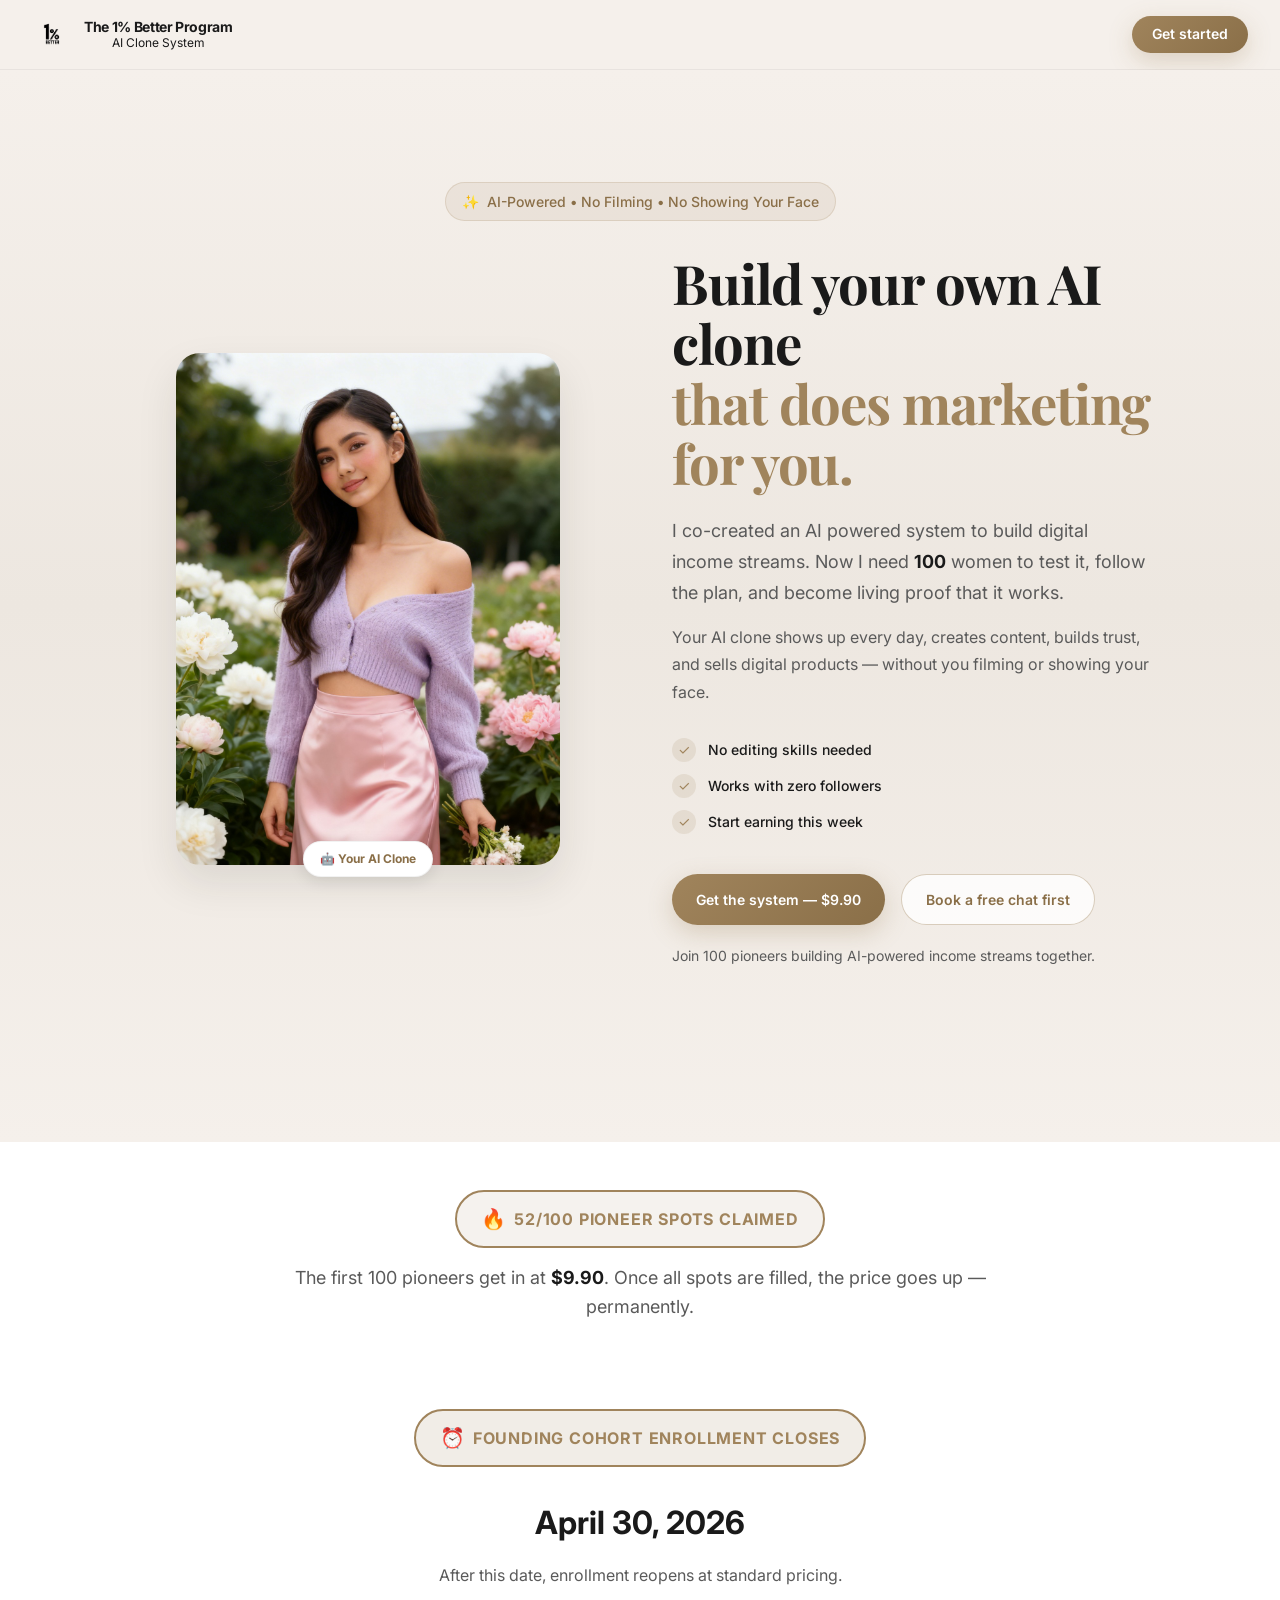
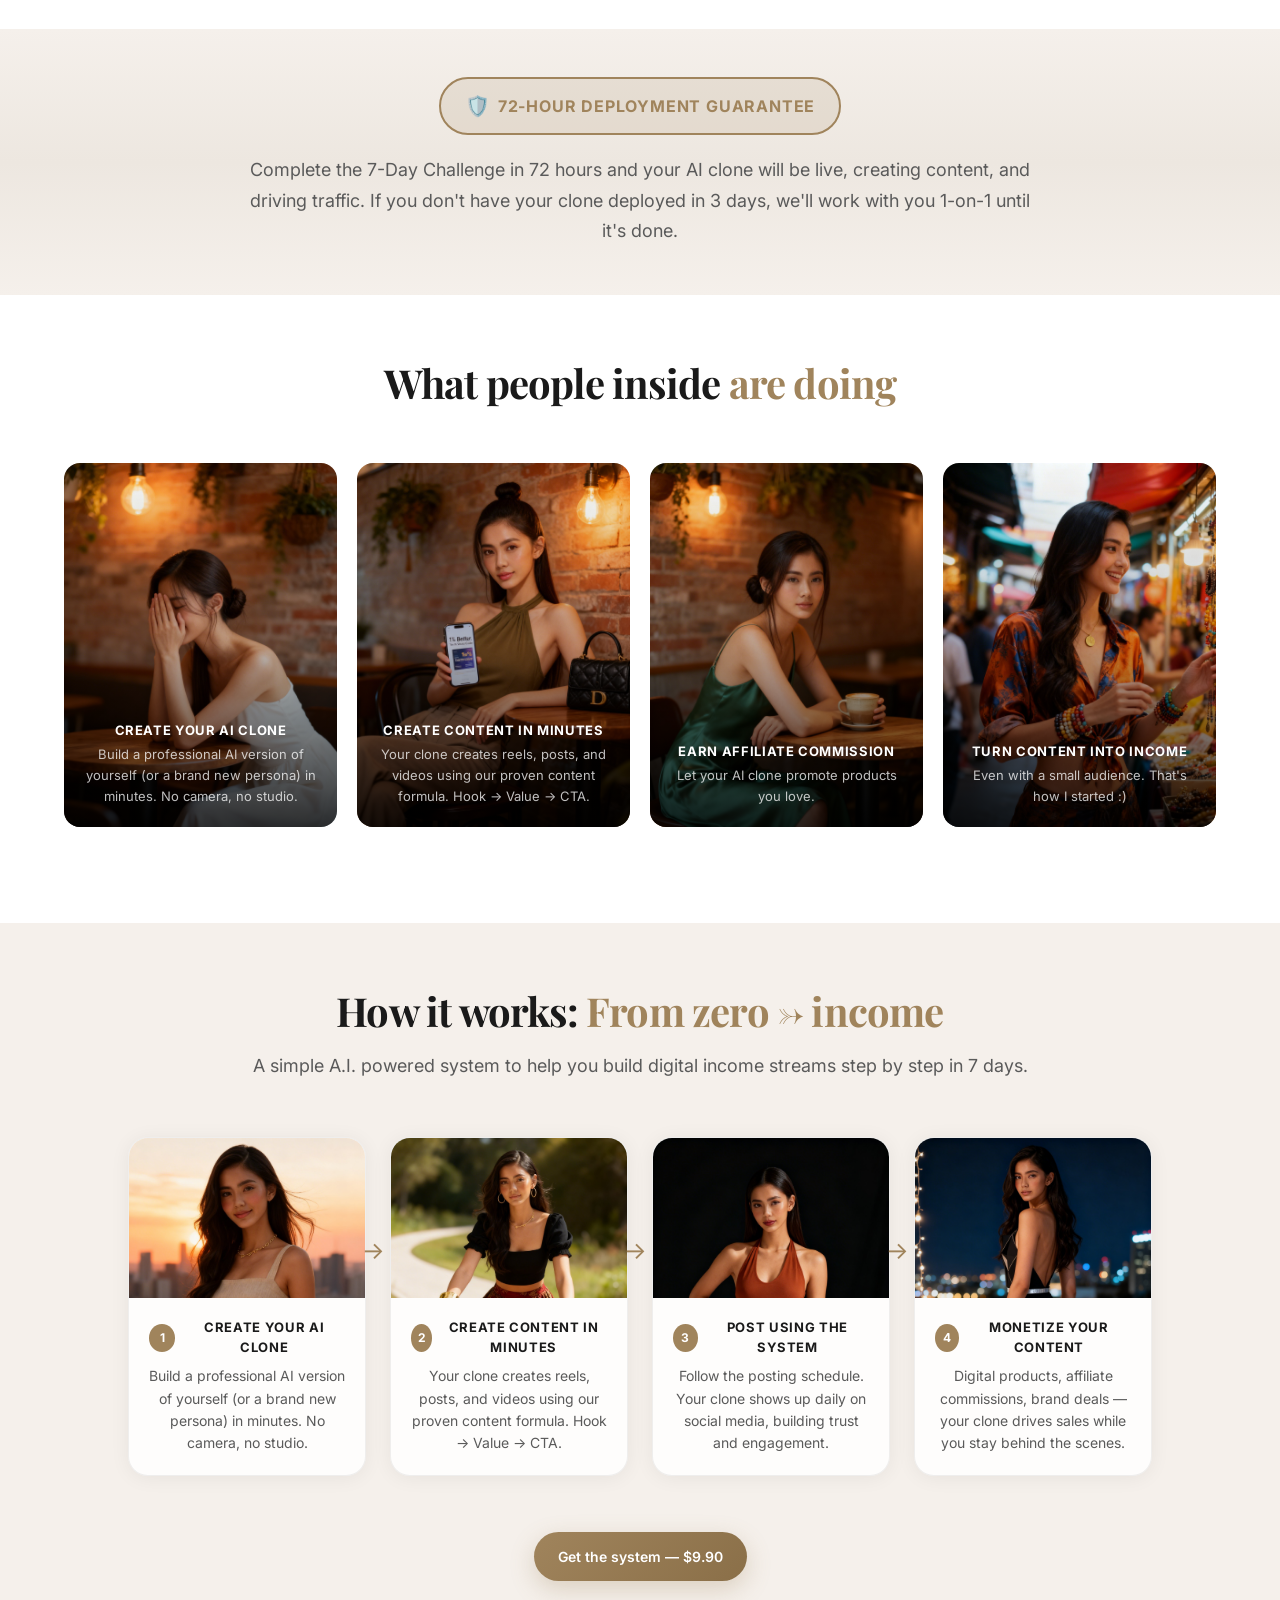
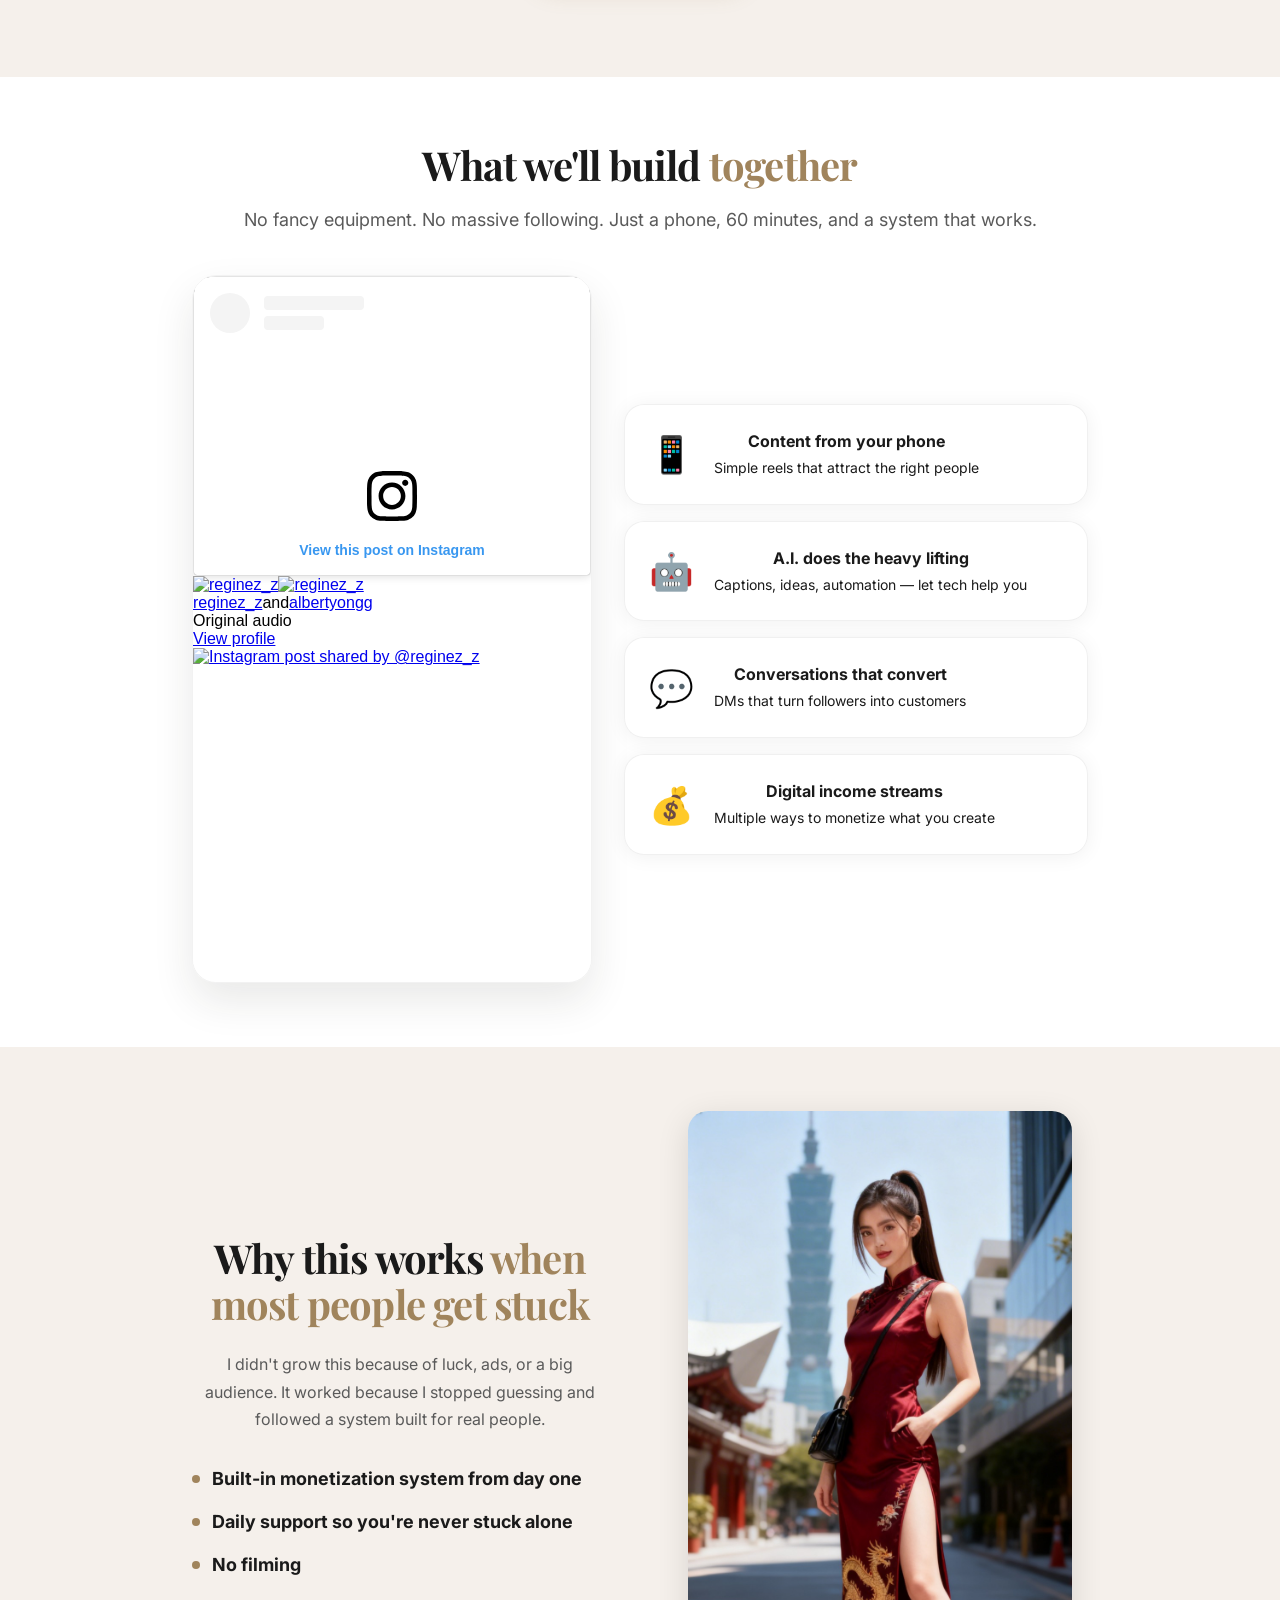
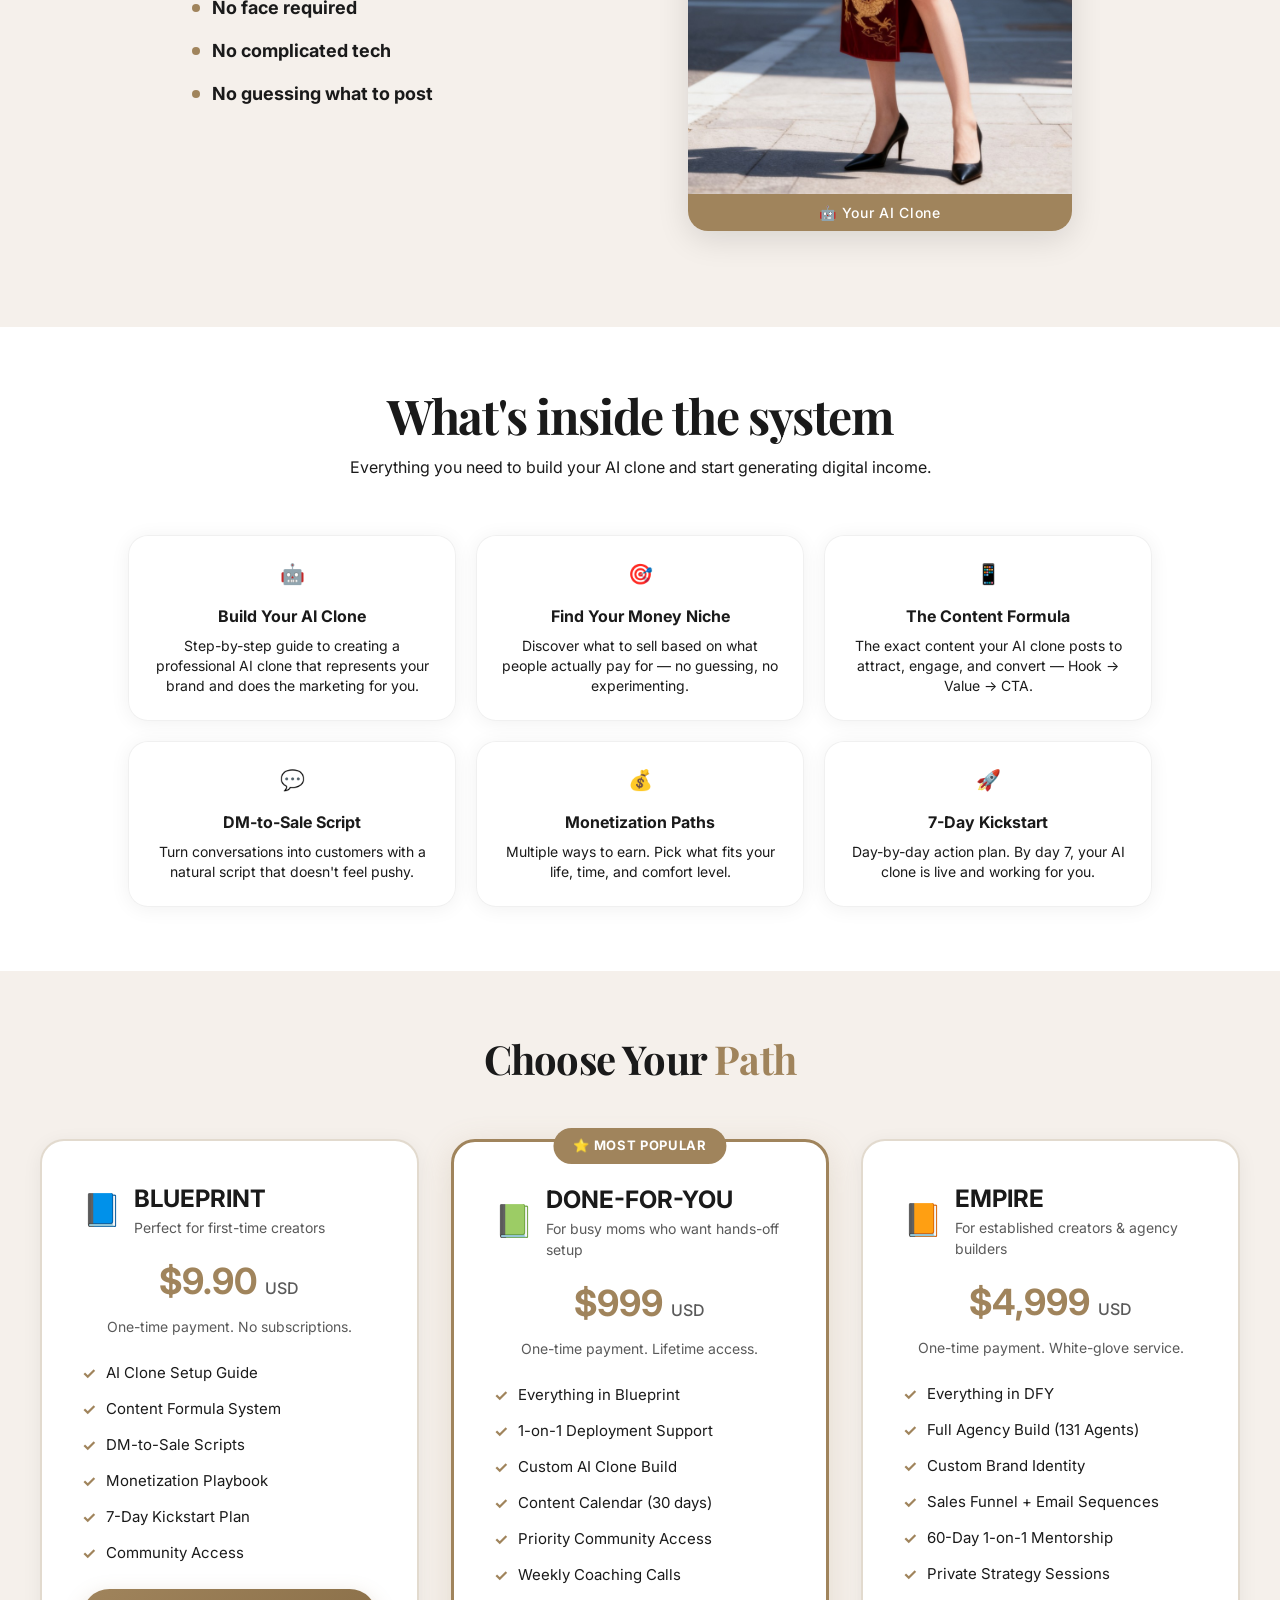
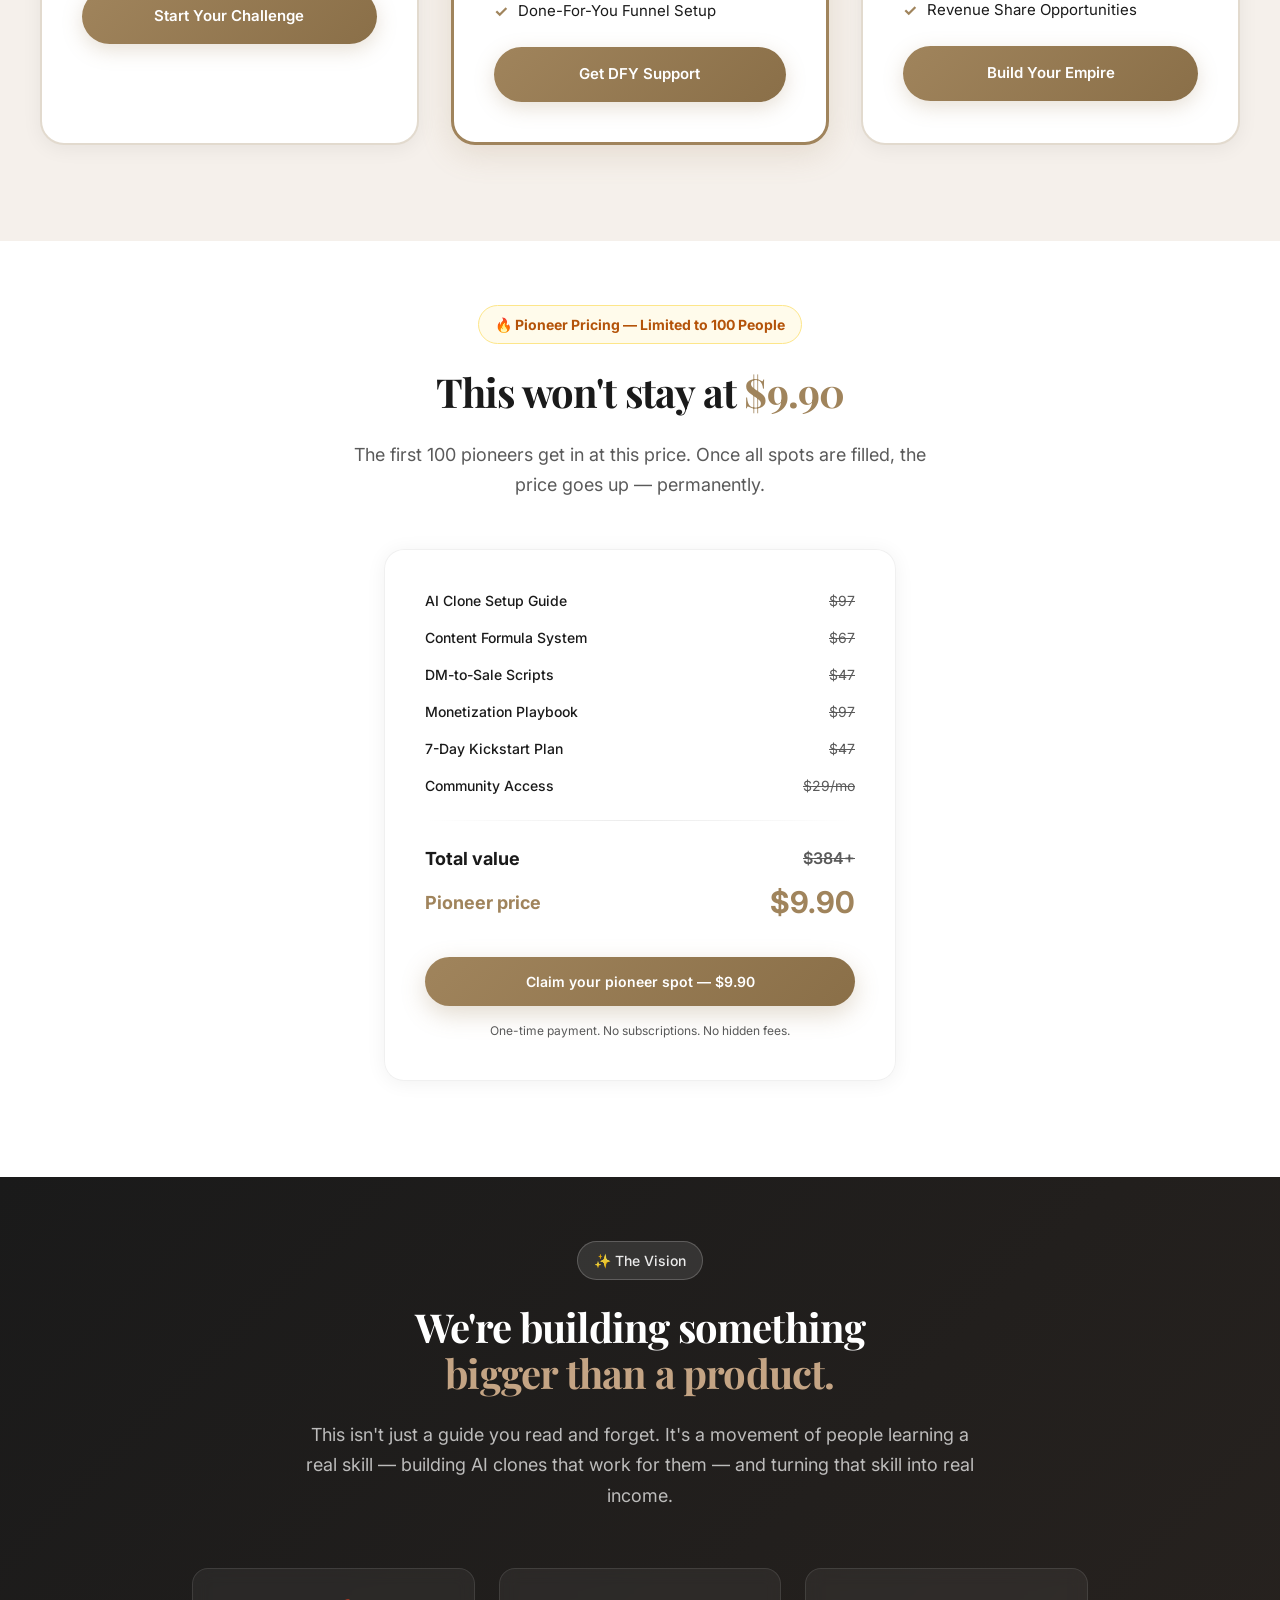
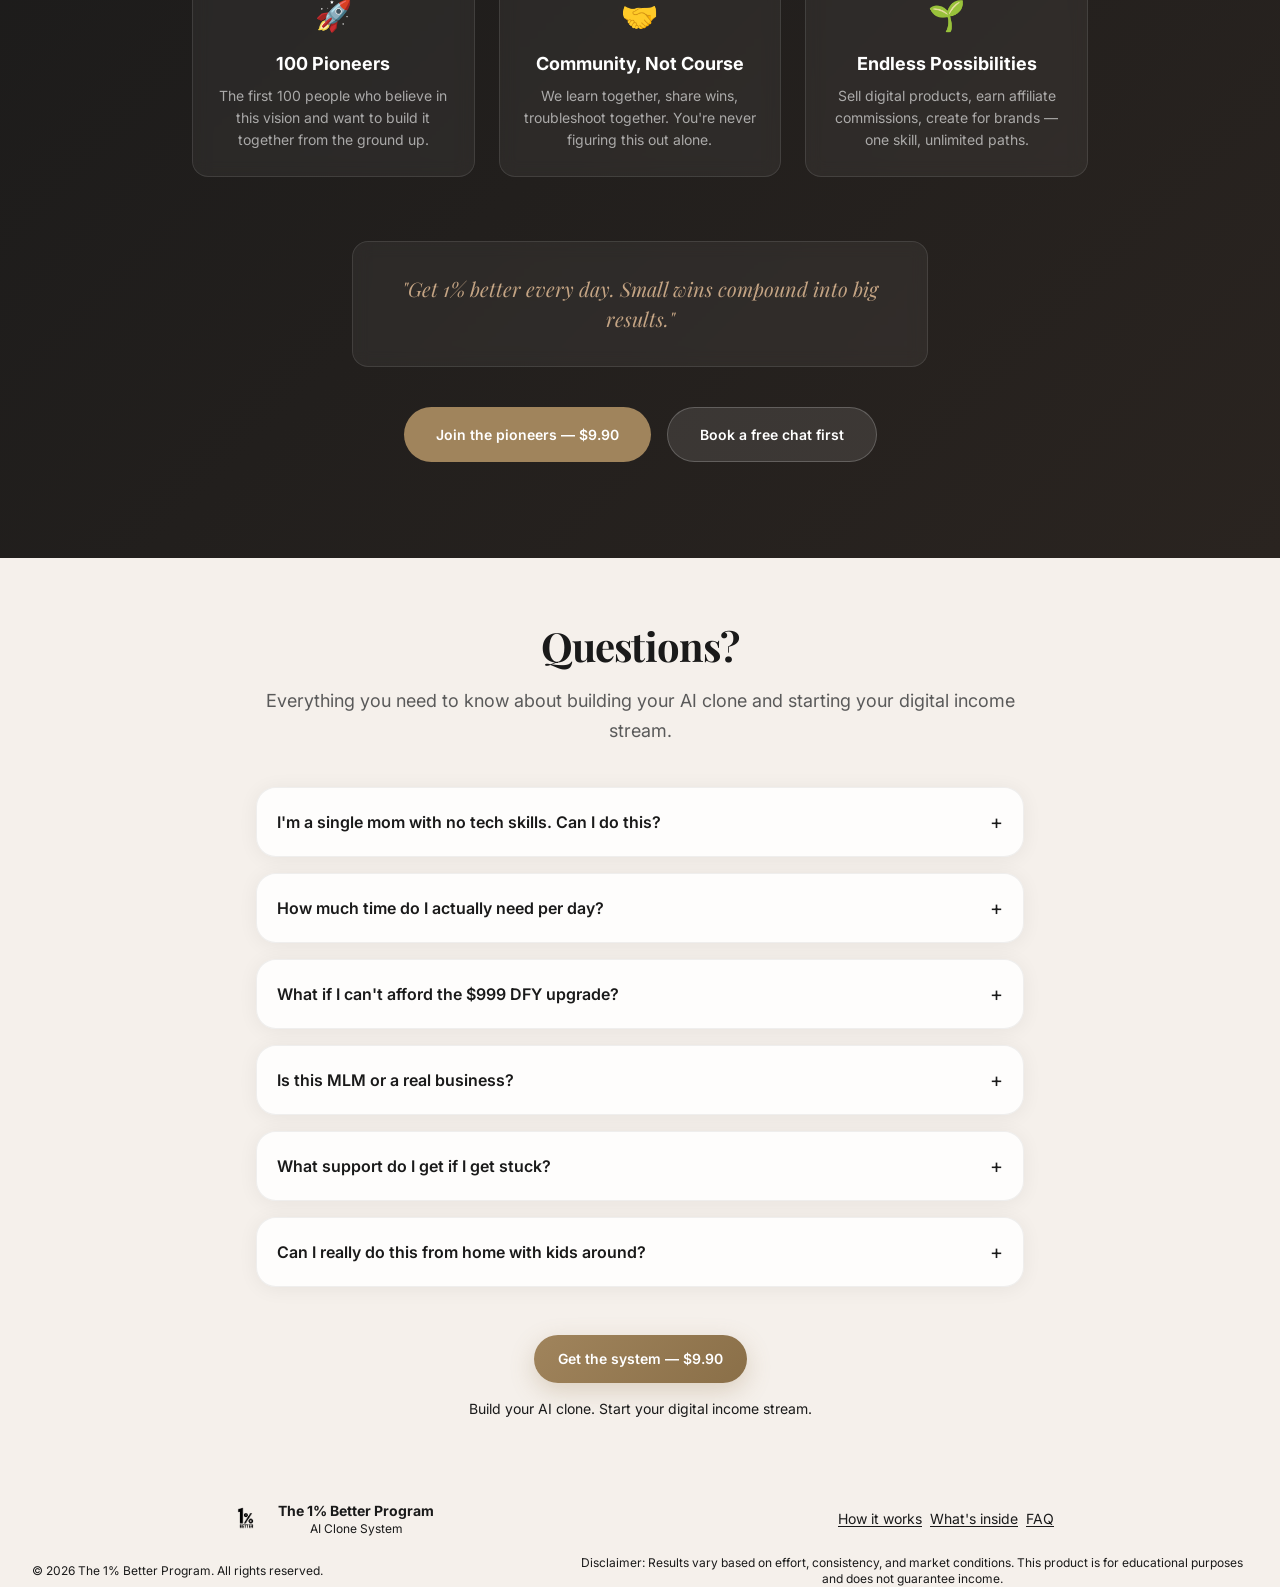
==== commit 0822845b: "Change pioneer and deadline sections to white background" ====
--- a/index.html
+++ b/index.html
@@ -161,7 +161,7 @@
         </section>
         
         <!-- Pioneer Spots Section -->
-        <section style="padding: 48px 0; background: linear-gradient(to bottom, #F5F0EB, #EDE7E0, #F5F0EB);">
+        <section style="padding: 48px 0; background: #ffffff;">
           <div style="max-width: 1280px; margin: 0 auto; padding: 0 20px; font-family: Inter, sans-serif;">
             <div style="max-width: 768px; margin: 0 auto; text-align: center;">
               <div style="display: inline-flex; align-items: center; gap: 8px; padding: 12px 24px; border-radius: 9999px; background: rgba(160,132,92,0.1); border: 2px solid #A0845C; margin-bottom: 16px;">
@@ -176,7 +176,7 @@
         </section>
         
         <!-- Deadline Section -->
-        <section style="padding: 40px 0; background: linear-gradient(to bottom, #F5F0EB, #EDE7E0, #F5F0EB);">
+        <section style="padding: 40px 0; background: #ffffff;">
           <div style="max-width: 1280px; margin: 0 auto; padding: 0 20px; font-family: Inter, sans-serif;">
             <div style="max-width: 768px; margin: 0 auto; text-align: center;">
               <div style="display: inline-flex; align-items: center; gap: 8px; padding: 12px 24px; border-radius: 9999px; background: rgba(160,132,92,0.15); border: 2px solid #A0845C; margin-bottom: 16px;">
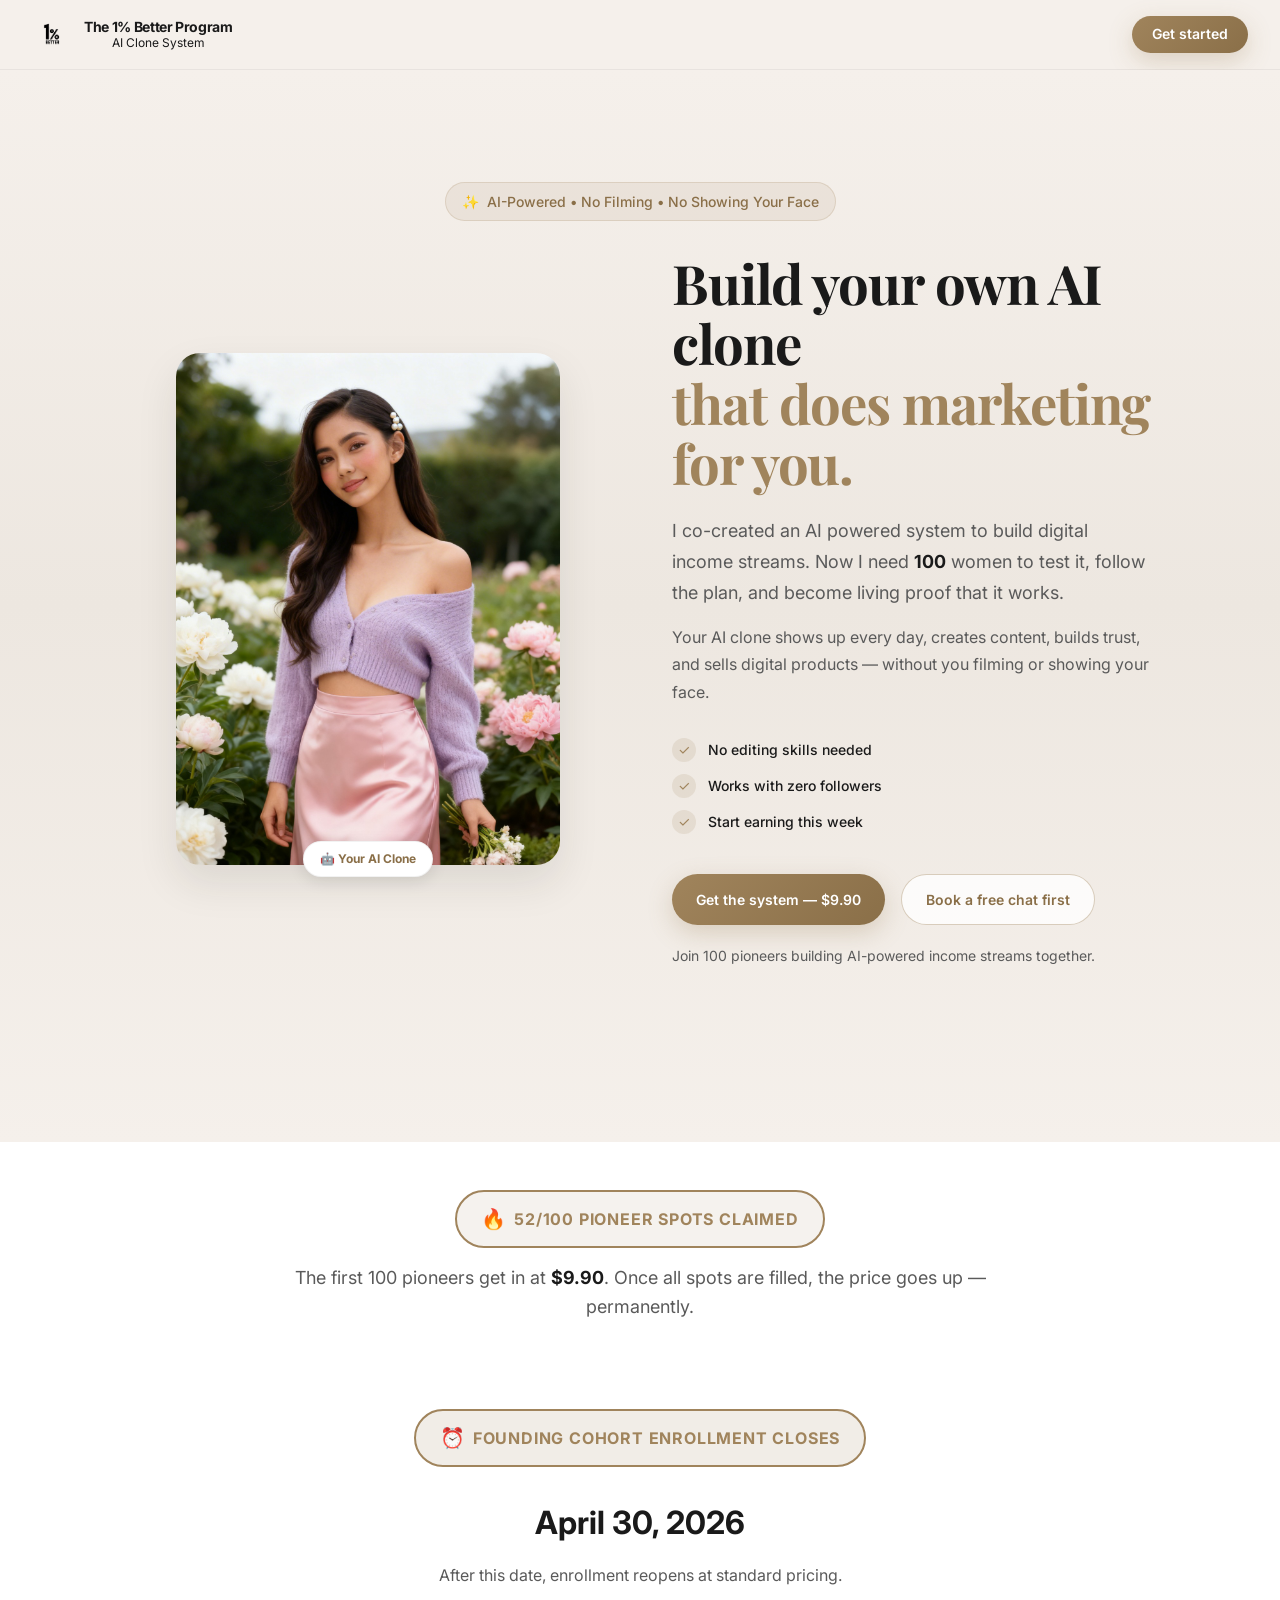
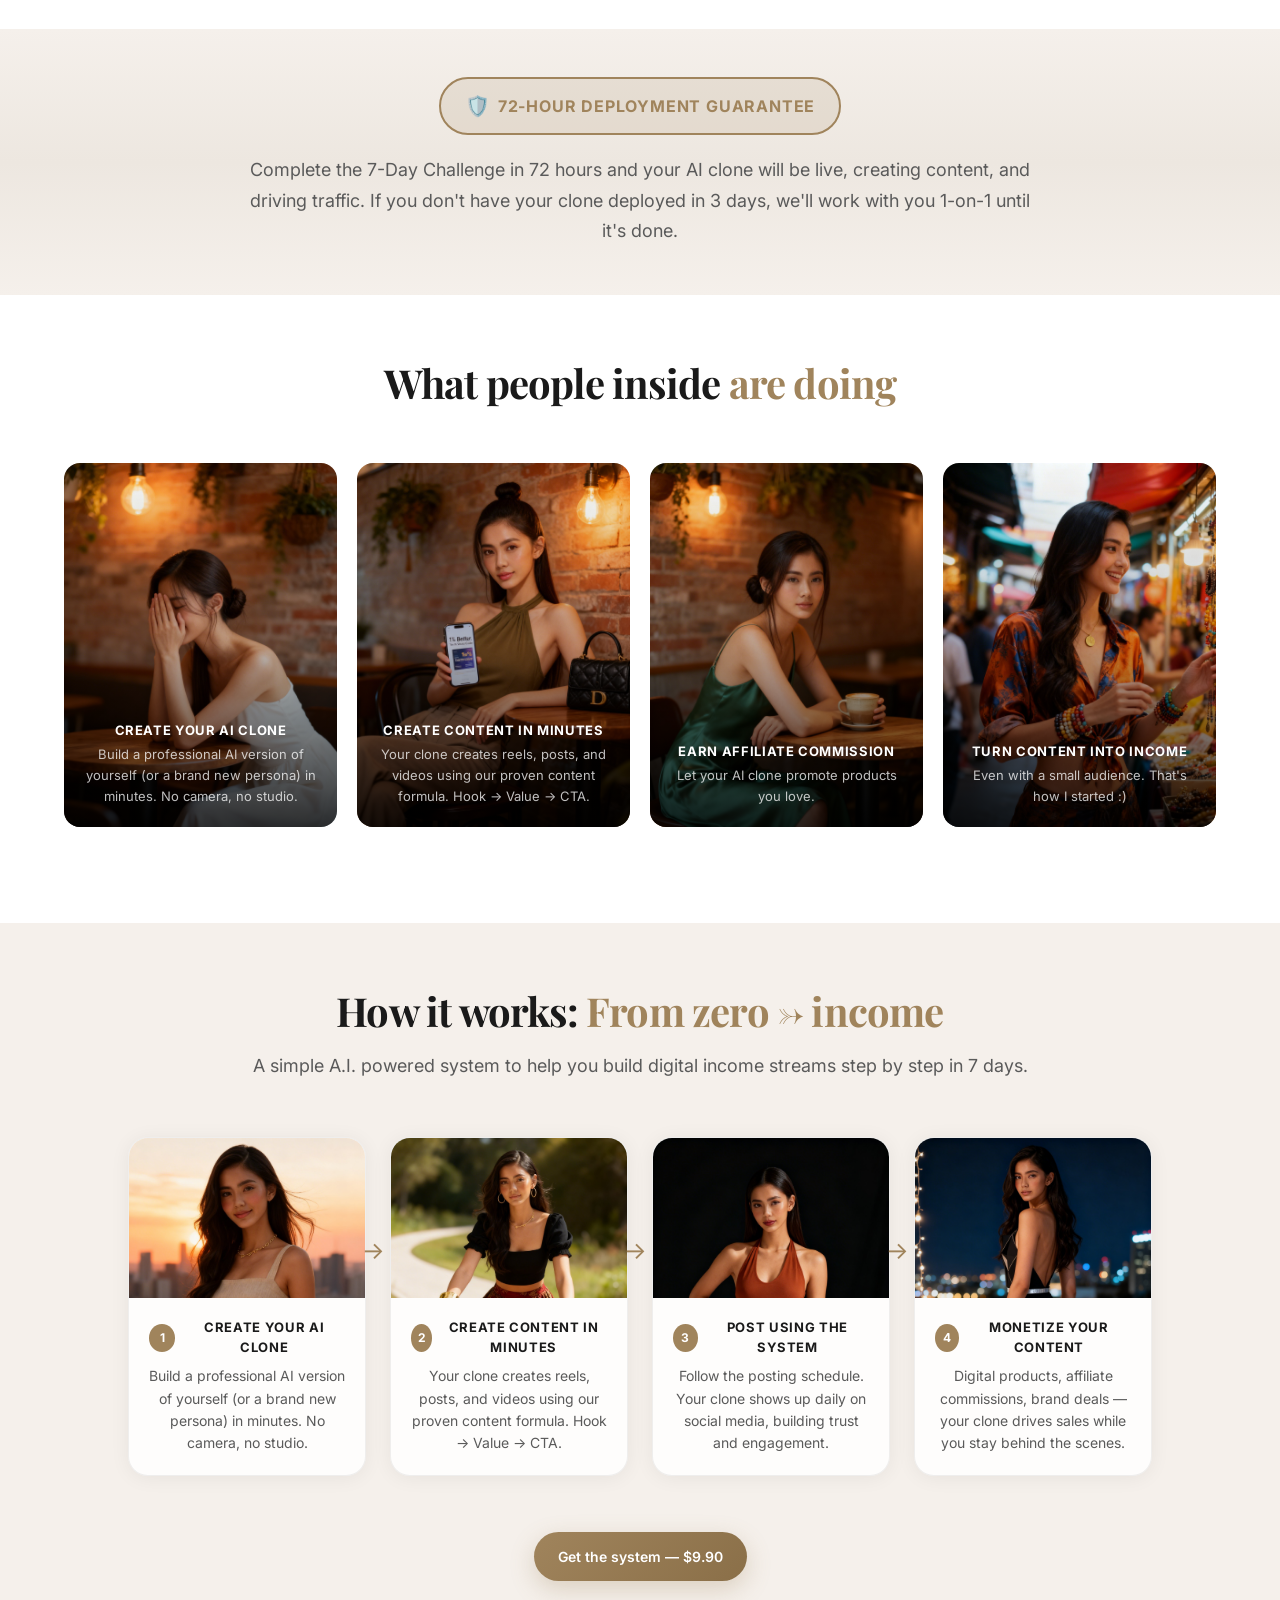
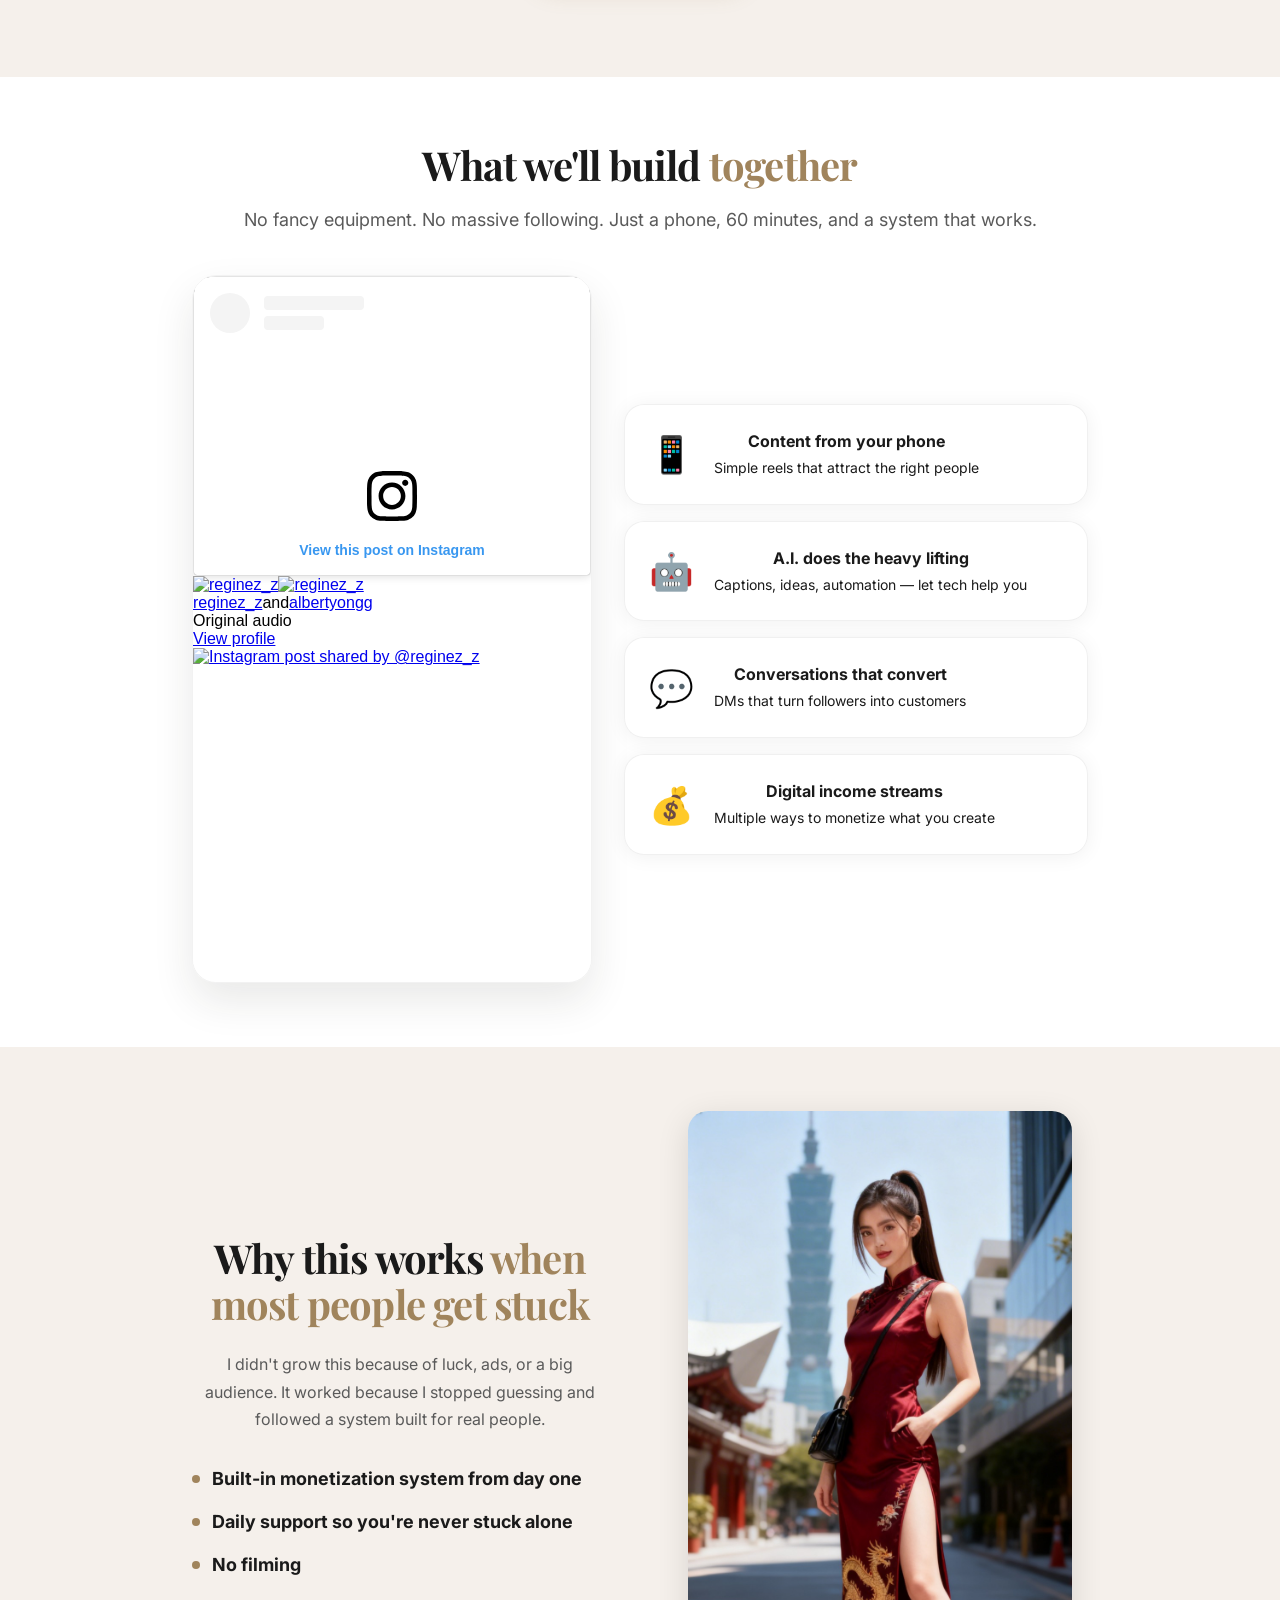
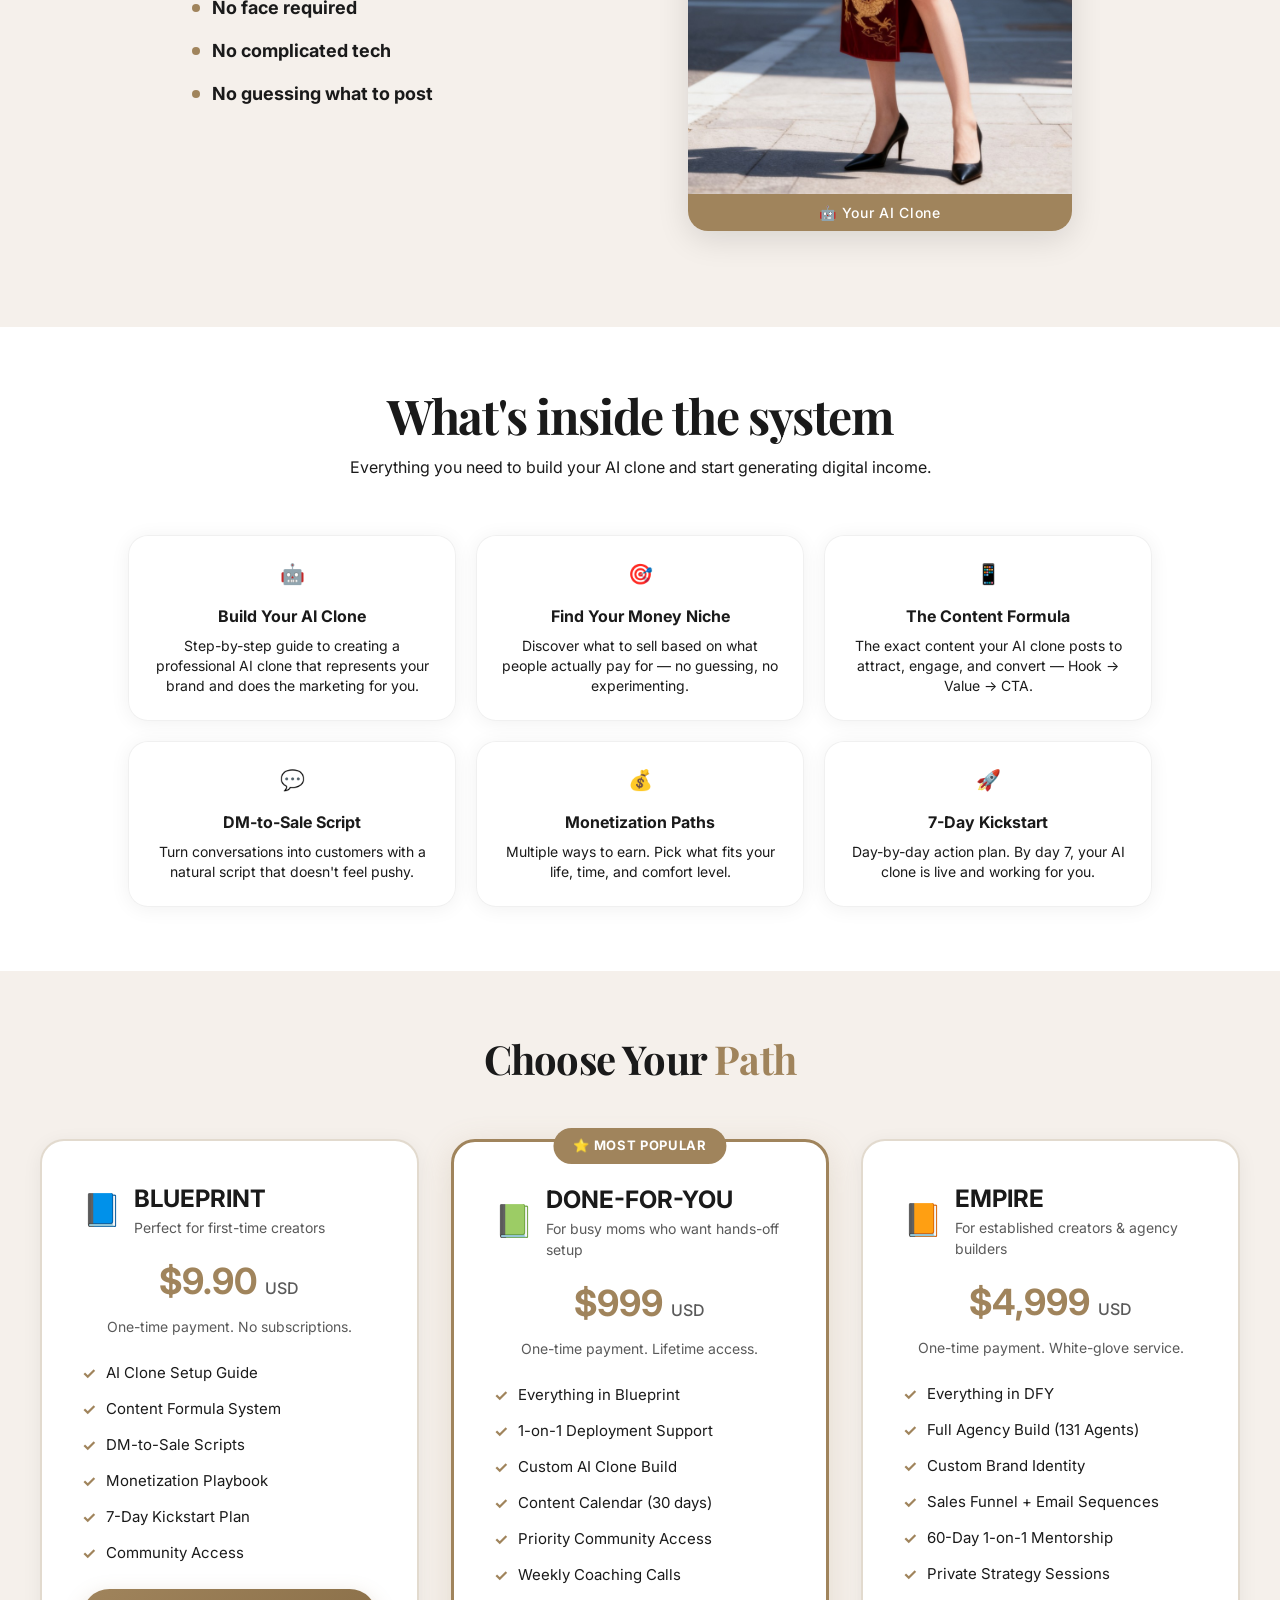
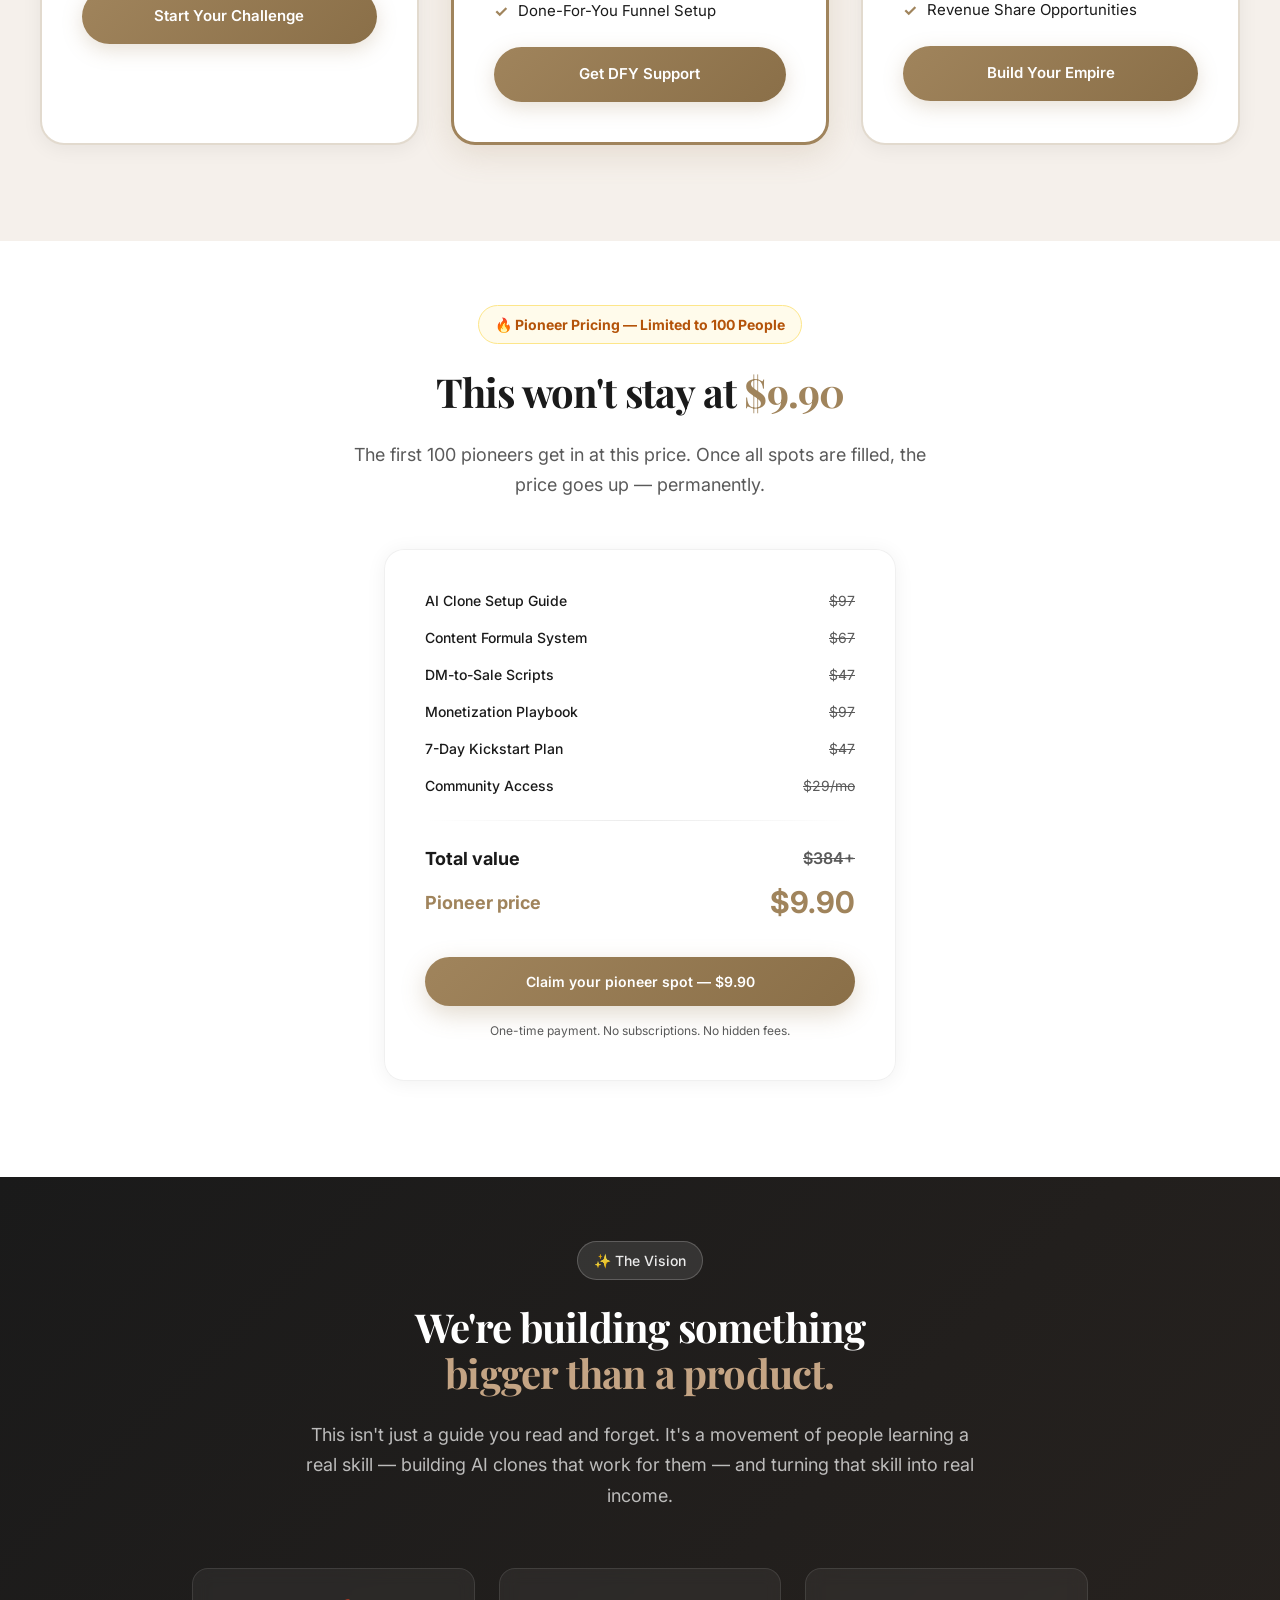
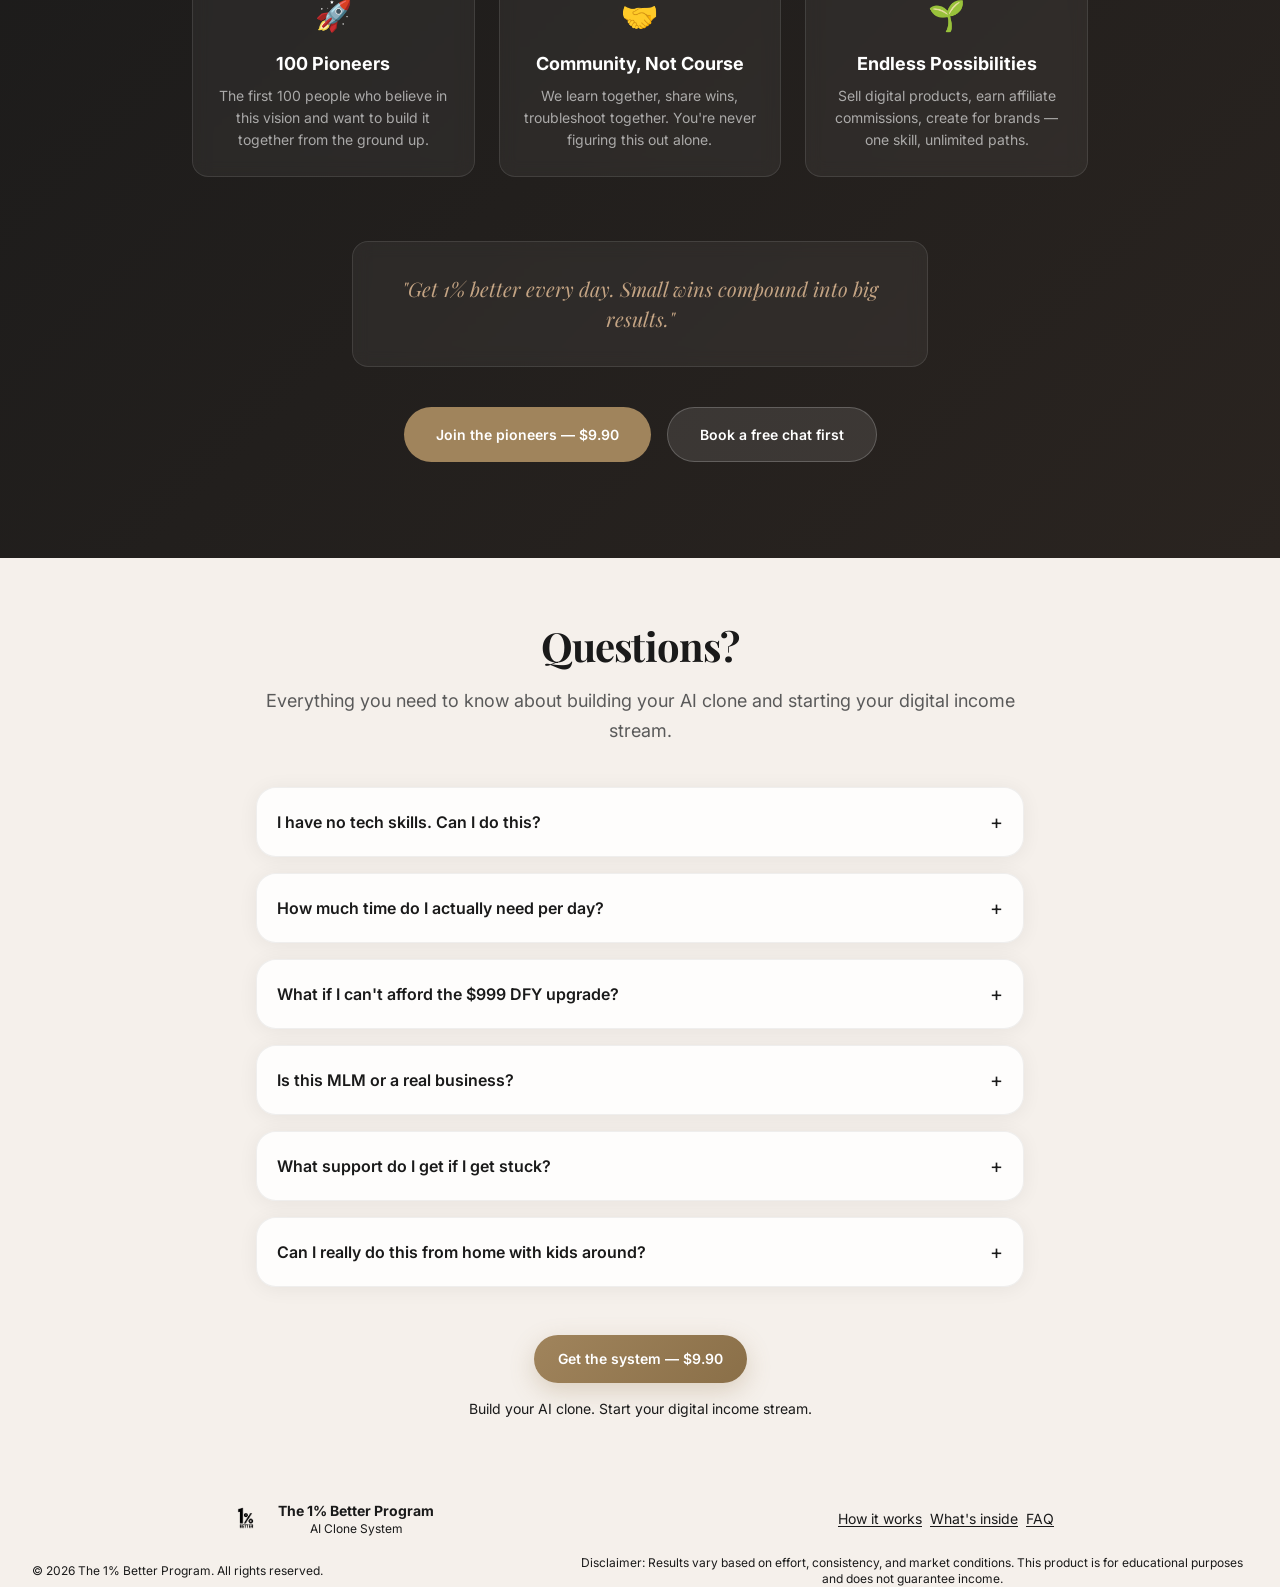
==== commit 7fe12cac: "Update FAQ question text" ====
--- a/index.html
+++ b/index.html
@@ -28,7 +28,7 @@
     <link rel="icon" href="images/favicon.ico" type="image/x-icon" sizes="16x16">
     
     <!-- Stylesheet -->
-    <link rel="stylesheet" href="css/styles.css?v=5">
+    <link rel="stylesheet" href="css/styles.css?v=6">
     
     <!-- Google Fonts -->
     <link rel="preconnect" href="https://fonts.googleapis.com">
@@ -1034,7 +1034,7 @@
                         <!-- Q1 -->
                         <div class="card overflow-hidden">
                             <button class="w-full flex items-center justify-between p-5 text-left">
-                                <span class="font-semibold pr-4">I'm a single mom with no tech skills. Can I do this?</span>
+                                <span class="font-semibold pr-4">I have no tech skills. Can I do this?</span>
                                 <span class="text-[#A0845C] text-xl flex-shrink-0">+</span>
                             </button>
                             <div class="faq-answer">
@@ -1082,7 +1082,7 @@
                                 <span class="text-[#A0845C] text-xl flex-shrink-0">+</span>
                             </button>
                             <div class="faq-answer">
-                                <p class="text-[#5a5a5a] leading-relaxed">Daily AI coaching + community access. Gary's team also provides deployment support for DFY ($999) and Empire ($4,999) tiers. You're never figuring this out alone.</p>
+                                <p class="text-[#5a5a5a] leading-relaxed">Daily AI coaching + community access. Our team also provides deployment support for DFY ($999) and Empire ($4,999) tiers. You're never figuring this out alone.</p>
                             </div>
                         </div>
                         
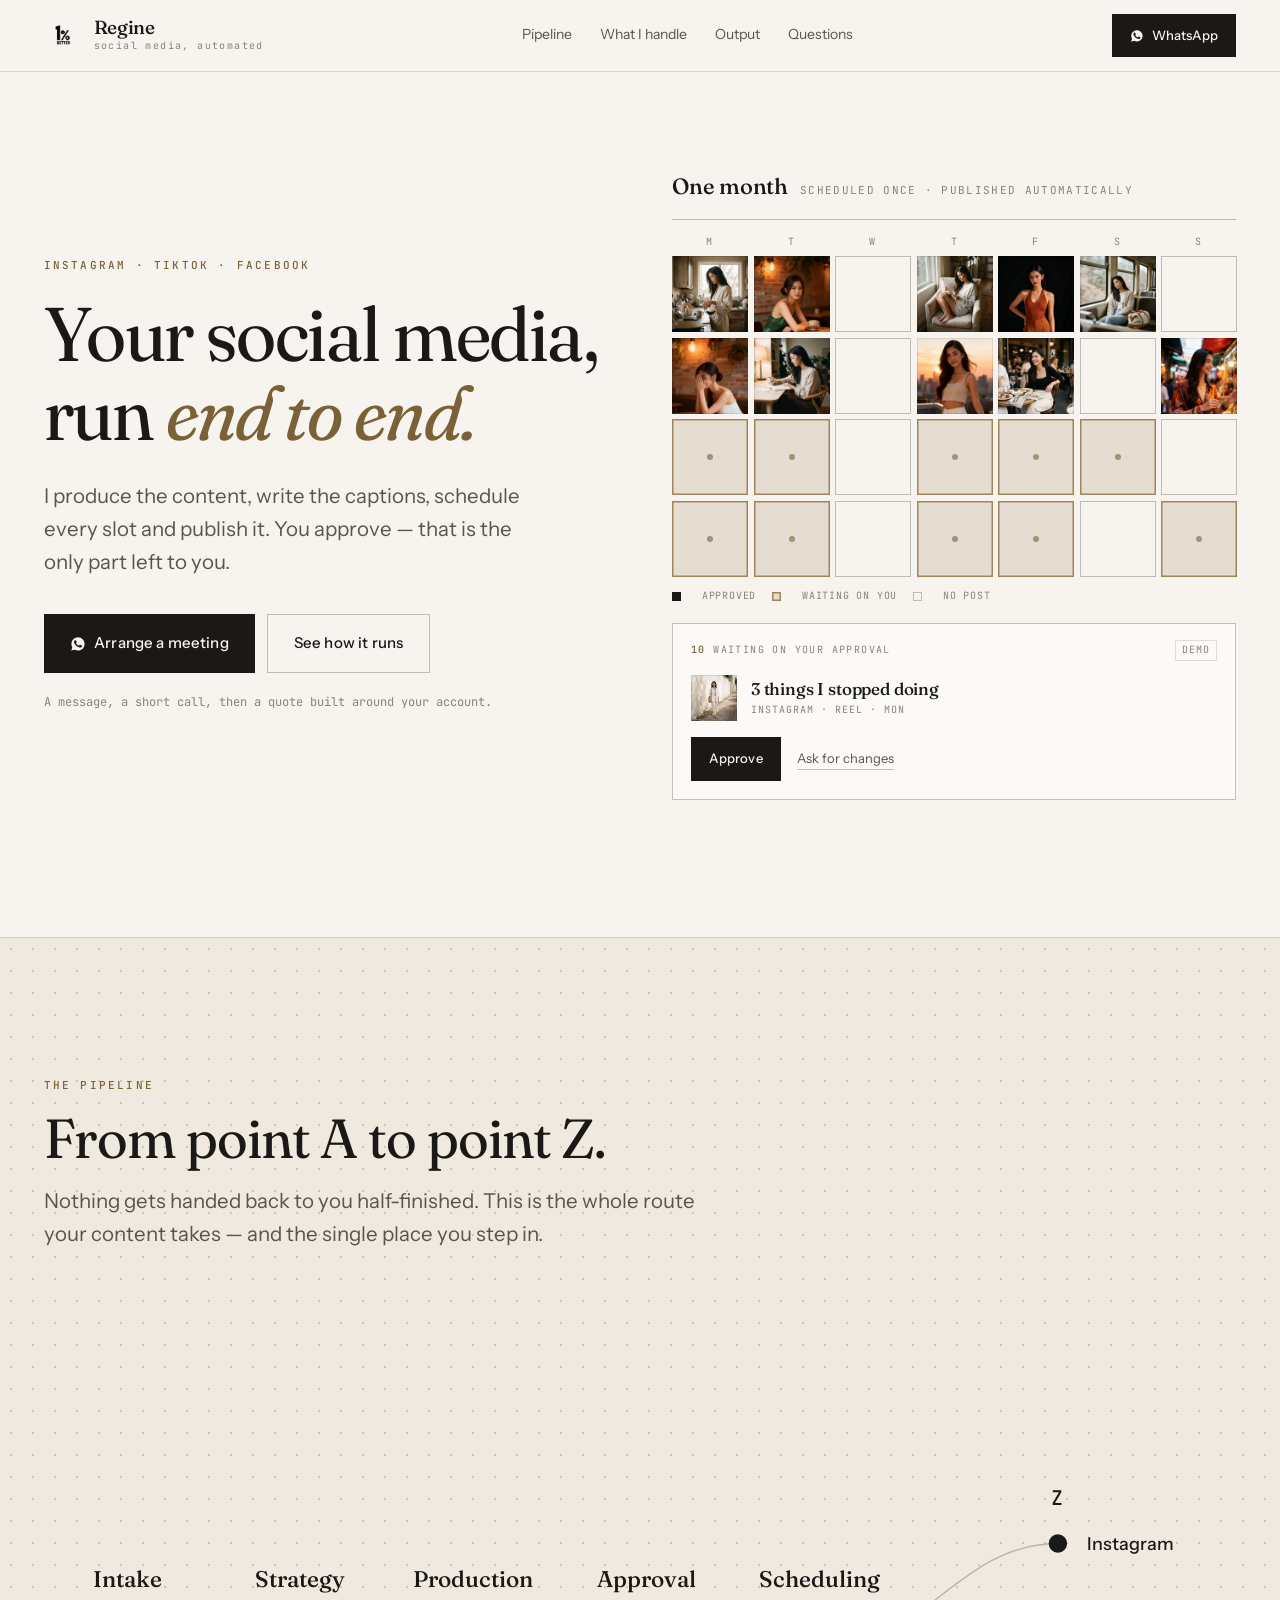
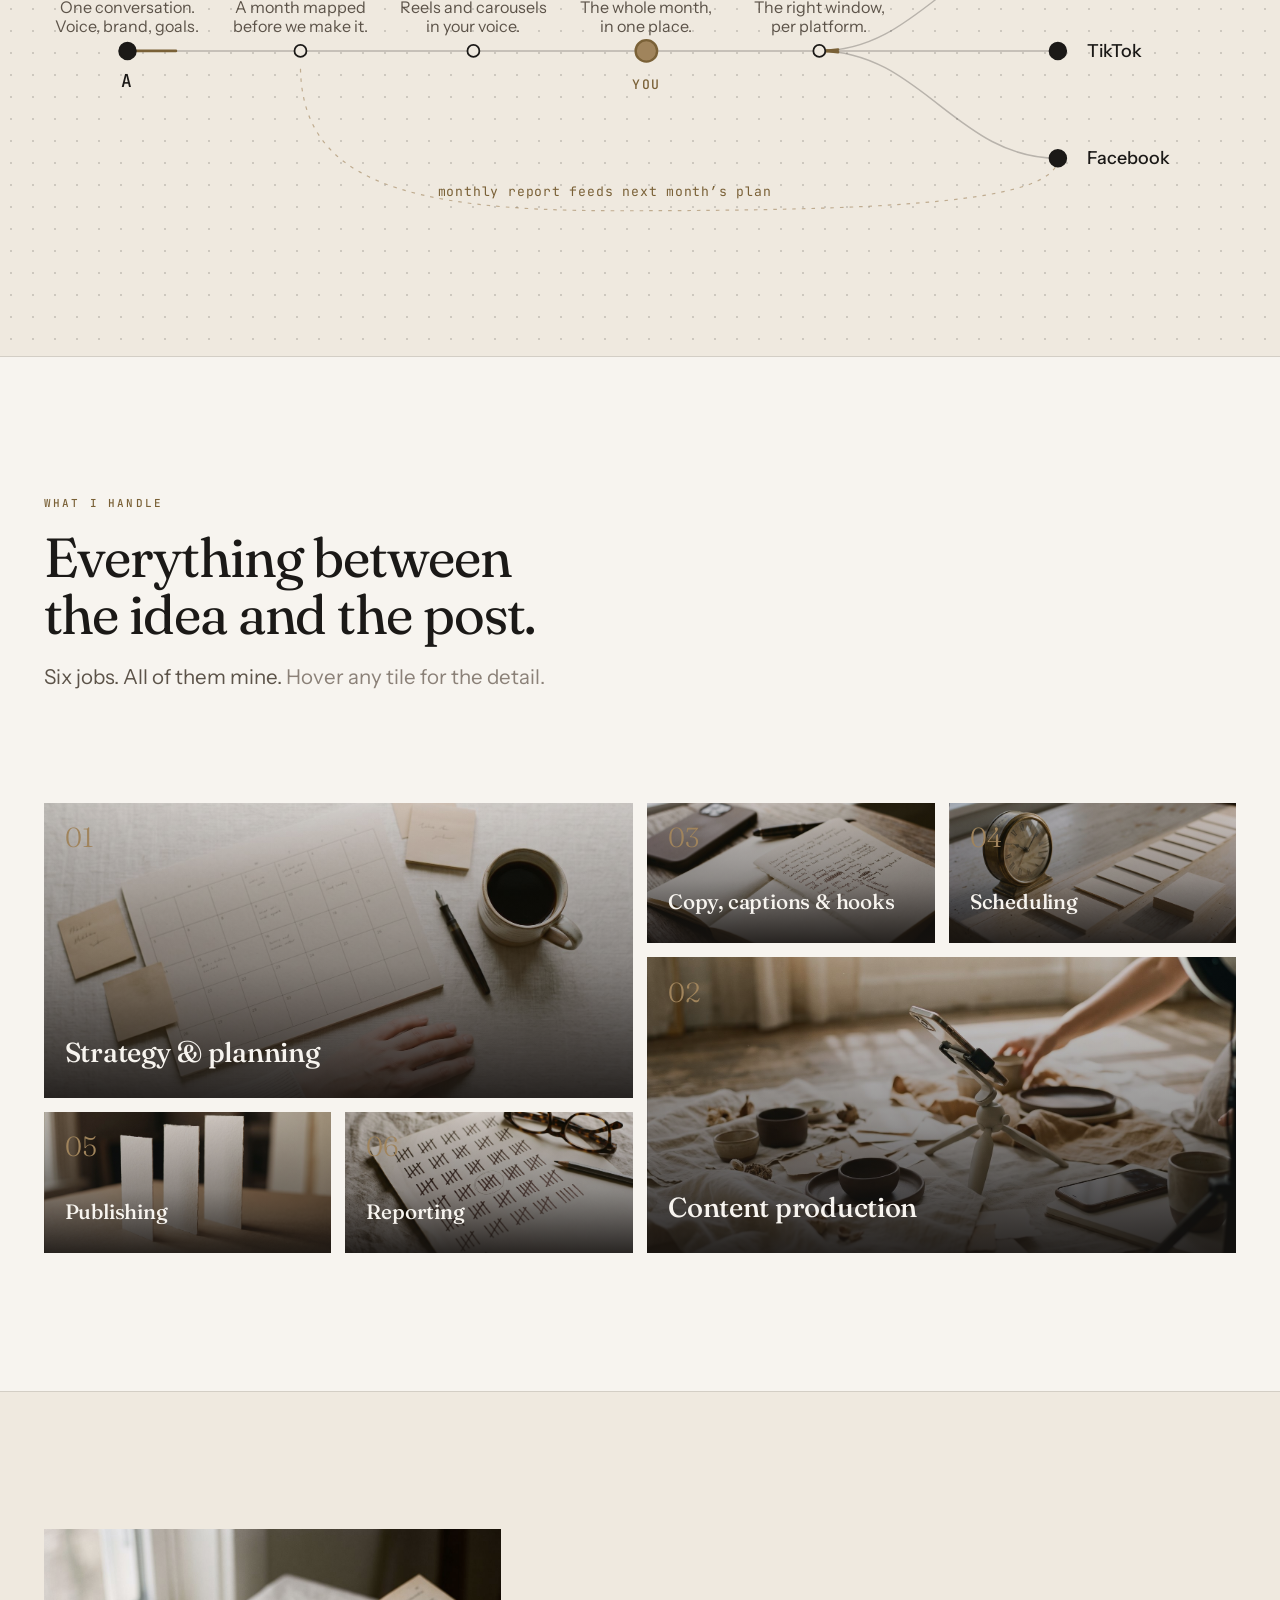
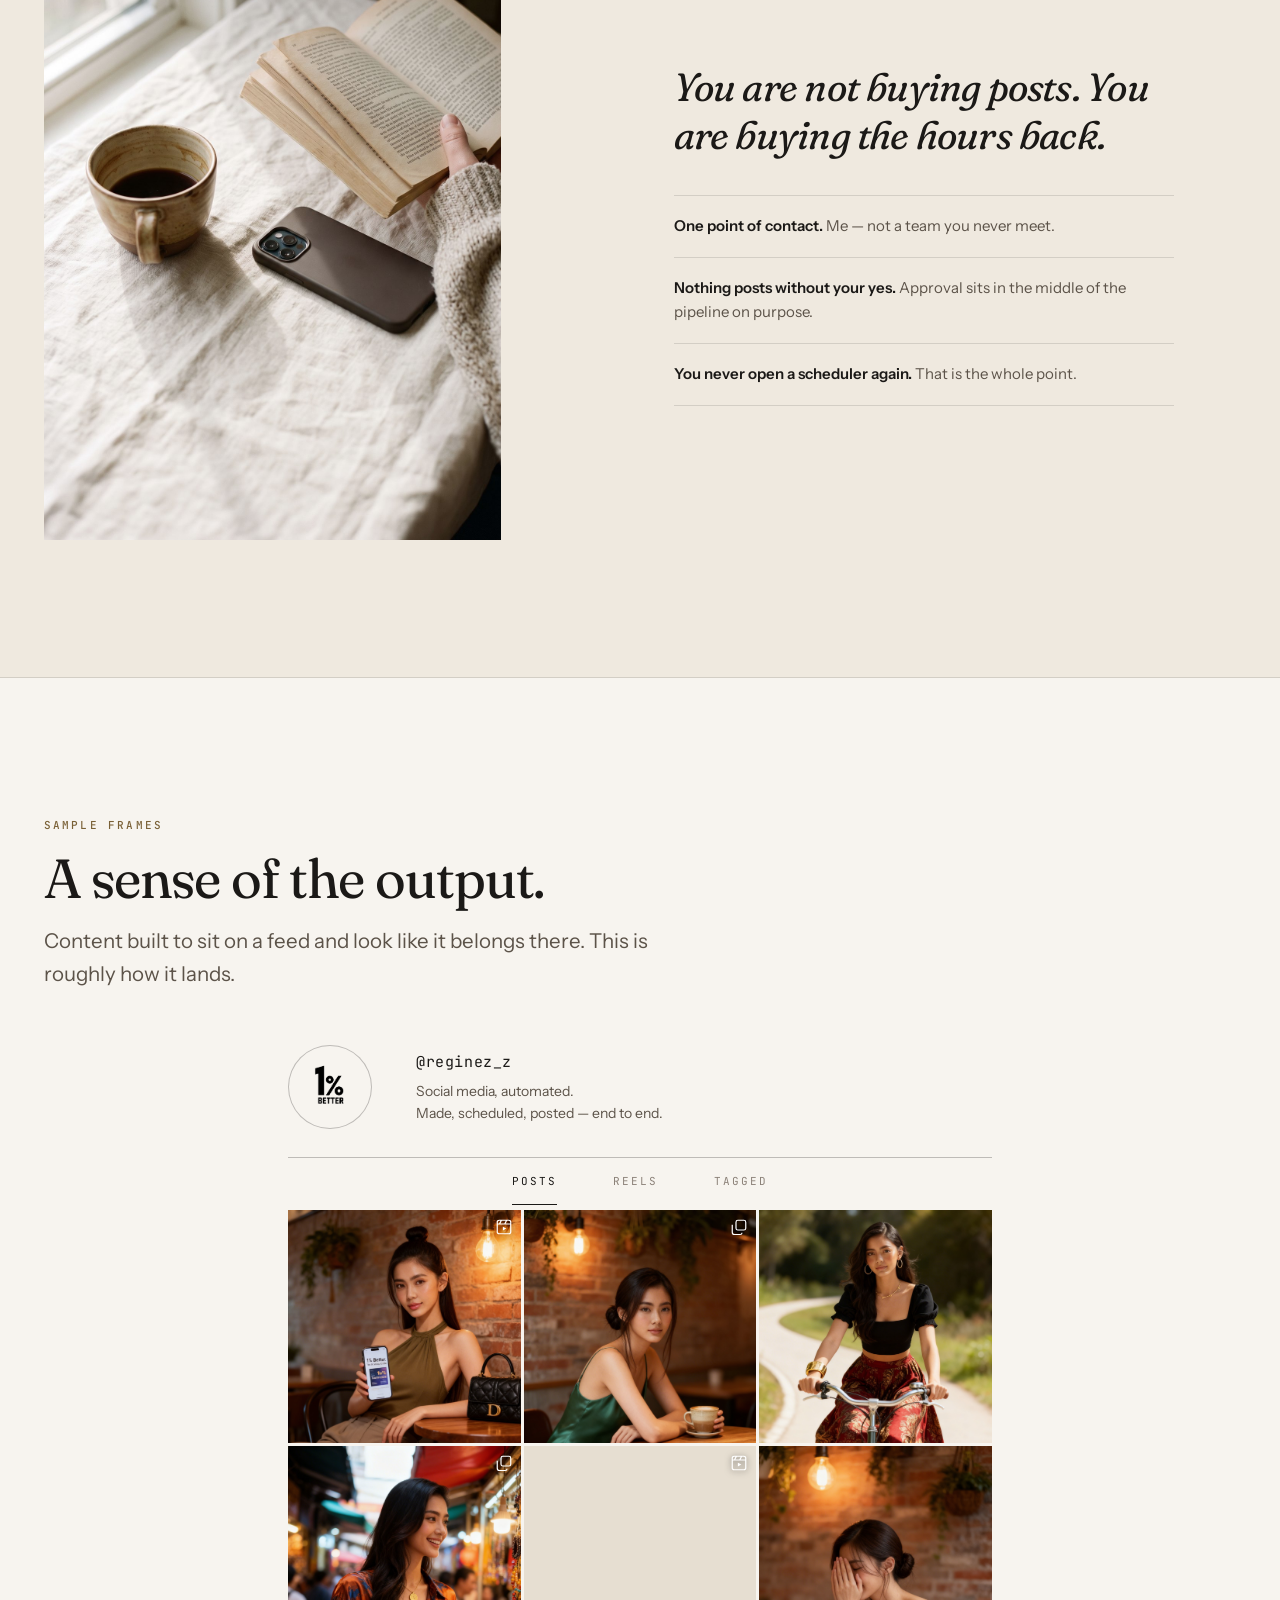
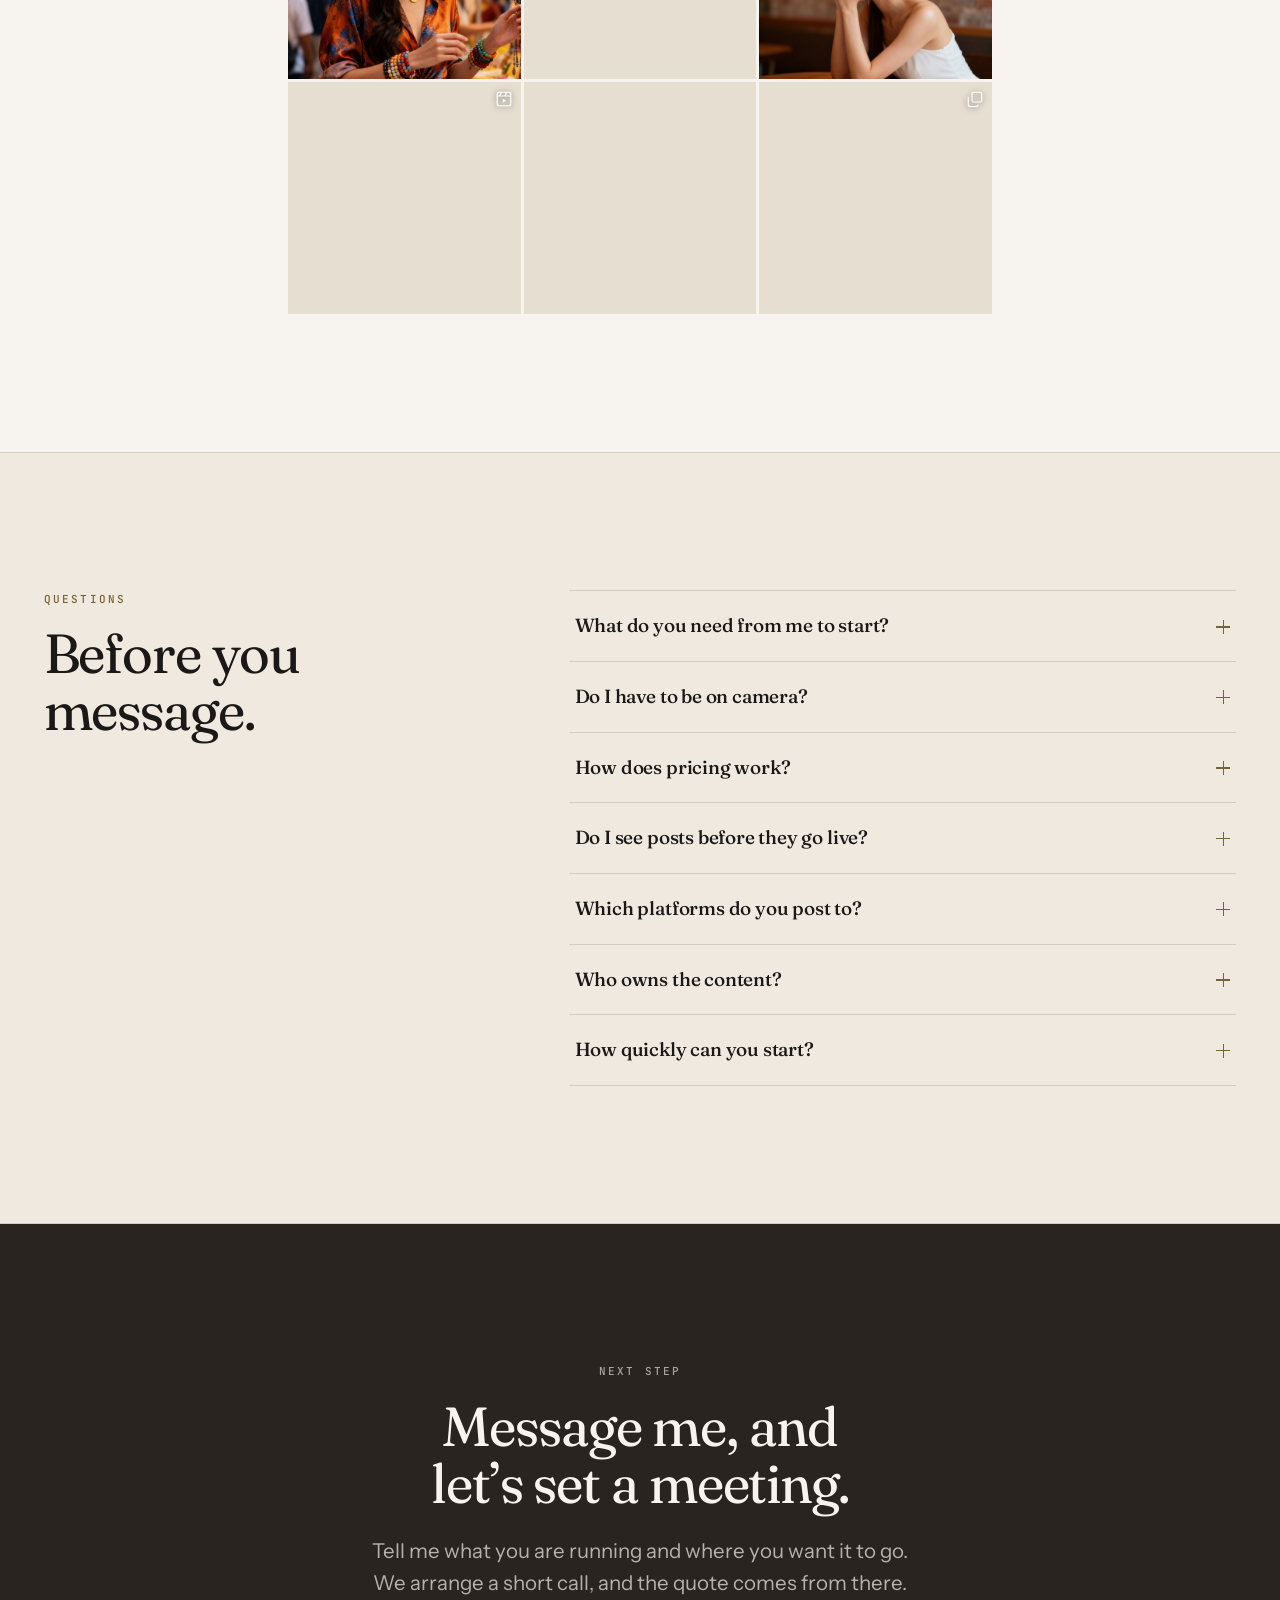
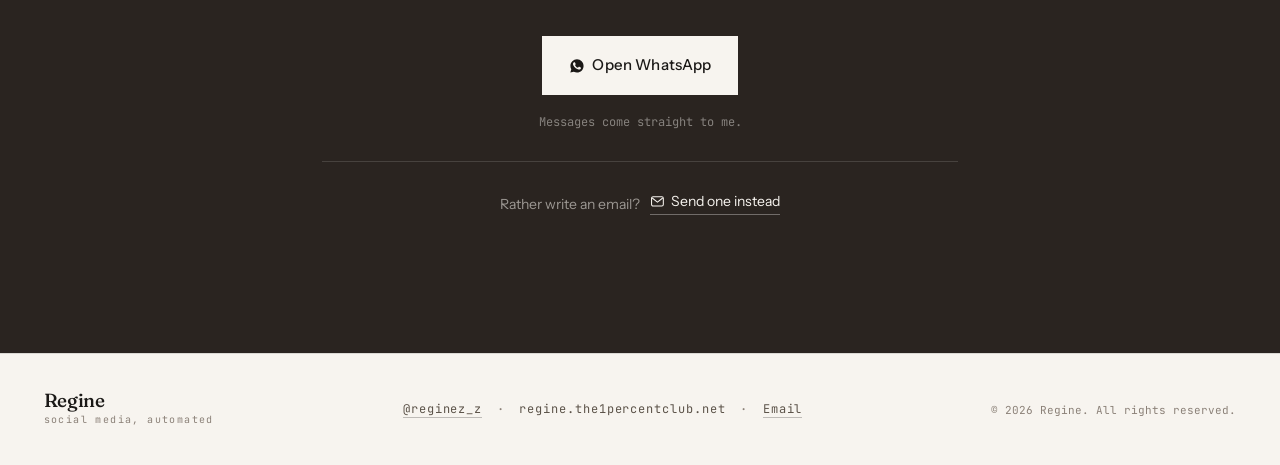
==== commit e179a160: "Rebrand to Regine: done-for-you social media automation Replaces "The 1% Better Program" (a $9.90 se" ====
--- a/index.html
+++ b/index.html
@@ -1,1138 +1,554 @@
 <!DOCTYPE html>
 <html lang="en">
 <head>
-    <meta charset="UTF-8">
-    <meta name="viewport" content="width=device-width, initial-scale=1">
-    <title>The 1% Better Program | Build Your AI Clone That Does Marketing For You</title>
-    <meta name="description" content="Build your own AI clone that shows up every day, creates content, builds trust, and sells digital products for you — without filming or showing your face.">
-    <meta name="robots" content="index, follow">
-    
-    <!-- Open Graph Meta Tags -->
-    <meta property="og:title" content="The 1% Better Program | Your AI Clone Does The Marketing">
-    <meta property="og:description" content="Build an AI clone that creates content, builds trust, and sells digital products for you 24/7. No filming. No showing your face.">
-    <meta property="og:site_name" content="The 1% Better Program">
-    <meta property="og:locale" content="en_US">
-    <meta property="og:image" content="images/logo.png">
-    <meta property="og:image:width" content="1080">
-    <meta property="og:image:height" content="1080">
-    <meta property="og:image:alt" content="1% Better Logo">
-    <meta property="og:type" content="website">
-    
-    <!-- Twitter Card Meta Tags -->
-    <meta name="twitter:card" content="summary_large_image">
-    <meta name="twitter:title" content="The 1% Better Program | Your AI Clone Does The Marketing">
-    <meta name="twitter:description" content="Build an AI clone that creates content, builds trust, and sells digital products for you 24/7.">
-    <meta name="twitter:image" content="images/logo.png">
-    
-    <!-- Favicon -->
-    <link rel="icon" href="images/favicon.ico" type="image/x-icon" sizes="16x16">
-    
-    <!-- Stylesheet -->
-    <link rel="stylesheet" href="css/styles.css?v=6">
-    
-    <!-- Google Fonts -->
-    <link rel="preconnect" href="https://fonts.googleapis.com">
-    <link rel="preconnect" href="https://fonts.gstatic.com" crossorigin>
-    <link href="https://fonts.googleapis.com/css2?family=Playfair+Display:wght@400;500;600;700&family=Inter:wght@300;400;500;600;700&display=swap" rel="stylesheet">
+<meta charset="UTF-8">
+<meta name="viewport" content="width=device-width, initial-scale=1">
+<title>Regine — Social Media, Automated</title>
+<meta name="description" content="Done-for-you social media. I produce the content, write the captions, schedule every slot and publish to Instagram, TikTok and Facebook. You approve — that is the only part left to you.">
+<meta name="robots" content="index, follow">
+
+<!-- Open Graph -->
+<meta property="og:title" content="Regine — Social Media, Automated">
+<meta property="og:description" content="Content produced, captioned, scheduled and published for you. Instagram, TikTok and Facebook, handled end to end.">
+<meta property="og:site_name" content="Regine">
+<meta property="og:locale" content="en_US">
+<meta property="og:type" content="website">
+<meta property="og:url" content="https://regine.the1percentclub.net/">
+<meta property="og:image" content="https://regine.the1percentclub.net/images/logo.png">
+<meta property="og:image:width" content="1080">
+<meta property="og:image:height" content="1080">
+<meta property="og:image:alt" content="Regine">
+
+<!-- Twitter -->
+<meta name="twitter:card" content="summary_large_image">
+<meta name="twitter:title" content="Regine — Social Media, Automated">
+<meta name="twitter:description" content="Content produced, captioned, scheduled and published for you. Instagram, TikTok and Facebook, handled end to end.">
+<meta name="twitter:image" content="https://regine.the1percentclub.net/images/logo.png">
+
+<link rel="canonical" href="https://regine.the1percentclub.net/">
+
+<link rel="icon" href="images/logo.png" type="image/png">
+
+<link rel="preconnect" href="https://fonts.googleapis.com">
+<link rel="preconnect" href="https://fonts.gstatic.com" crossorigin>
+<link href="https://fonts.googleapis.com/css2?family=Fraunces:opsz,wght@9..144,300..700&family=Instrument+Sans:wght@400..600&family=JetBrains+Mono:wght@400;500&display=swap" rel="stylesheet">
+
+<link rel="stylesheet" href="css/styles.css?v=24">
 </head>
-<body class="font-sans antialiased">
-    <a id="top"></a>
-    
-    <!-- Header -->
-    <header class="sticky top-0 z-50">
-        <div class="bg-[rgba(245,240,235,0.8)] backdrop-blur-md border-b border-black/5">
-            <div class="container-pad py-4 flex items-center justify-between">
-                <a class="flex items-center gap-3" href="#top">
-                    <img src="images/logo.png" alt="1% Better Logo" class="h-10 w-10 rounded-xl">
-                    <div class="leading-tight">
-                        <div class="text-sm font-bold tracking-tight">The 1% Better Program</div>
-                        <div class="text-xs text-[#5a5a5a]">AI Clone System</div>
-                    </div>
-                </a>
-                <nav class="hidden md:flex items-center gap-6 text-sm text-[#5a5a5a]">
-                    <a class="hover:text-[#1a1a1a] transition" href="#how-it-works">How it works</a>
-                    <a class="hover:text-[#1a1a1a] transition" href="#system">What's inside</a>
-                    <a class="hover:text-[#1a1a1a] transition" href="#faq">FAQ</a>
-                </nav>
-                <a href="https://nas.io/theonepercentbetterprogram/digital-files/the-1-better-program" target="_blank" rel="noreferrer" class="btn btn-primary text-sm !px-5 !py-2.5">Get started</a>
+<body>
+
+<a class="skip-link" href="#main">Skip to content</a>
+
+<!-- ============ HEADER ============ -->
+<header class="masthead" id="top">
+  <div class="shell masthead__inner">
+    <a class="wordmark" href="#top">
+      <img src="images/logo.png" alt="" width="38" height="38">
+      <span class="wordmark__text">
+        <span class="wordmark__name">Regine</span>
+        <span class="wordmark__tag">social media, automated</span>
+      </span>
+    </a>
+
+    <nav class="masthead__nav" aria-label="Sections">
+      <a href="#pipeline">Pipeline</a>
+      <a href="#handle">What I handle</a>
+      <a href="#frames">Output</a>
+      <a href="#faq">Questions</a>
+    </nav>
+
+    <a class="btn btn--sm" href="https://wa.me/60183644068?text=Hi%20Regine!%20I%20came%20from%20your%20website%20and%20I%20want%20to%20arrange%20a%20meeting%20about%20my%20social%20media." target="_blank" rel="noopener" aria-label="Message Regine on WhatsApp to arrange a meeting">
+      <svg class="icon-wa" viewBox="0 0 24 24" aria-hidden="true" focusable="false"><path d="M12.04 2C6.58 2 2.13 6.45 2.13 11.91c0 1.75.46 3.46 1.32 4.97L2 22l5.25-1.38a9.9 9.9 0 0 0 4.79 1.22h.01c5.46 0 9.9-4.45 9.9-9.91C21.95 6.45 17.5 2 12.04 2Zm5.8 14.04c-.25.69-1.43 1.32-1.97 1.37-.54.05-1.04.24-3.56-.74-3.04-1.2-4.95-4.36-5.1-4.57-.15-.2-1.2-1.6-1.2-3.05 0-1.45.76-2.17 1.03-2.46.27-.3.59-.37.79-.37.2 0 .4 0 .57.01.18.01.43-.07.67.51.25.6.84 2.05.91 2.2.07.15.12.32.02.52-.1.2-.15.32-.3.5-.15.17-.31.38-.44.51-.15.15-.3.31-.13.6.17.3.76 1.25 1.63 2.03 1.12 1 2.06 1.31 2.35 1.46.3.15.47.12.64-.07.17-.2.74-.86.94-1.16.2-.3.4-.25.67-.15.27.1 1.72.81 2.02.96.3.15.5.22.57.34.08.13.08.74-.17 1.43Z"/></svg>
+      WhatsApp
+    </a>
+  </div>
+</header>
+
+<main id="main">
+
+  <!-- ============ HERO ============ -->
+  <section class="hero">
+    <div class="shell hero__grid">
+
+      <div class="hero__copy reveal">
+        <p class="eyebrow">Instagram &middot; TikTok &middot; Facebook</p>
+
+        <h1 class="display hero__title">
+          Your social media,<br>
+          run <em>end to end.</em>
+        </h1>
+
+        <p class="lede">
+          I produce the content, write the captions, schedule every slot and publish it.
+          You approve &mdash; that is the only part left to you.
+        </p>
+
+        <div class="hero__actions">
+          <a class="btn" href="https://wa.me/60183644068?text=Hi%20Regine!%20I%20came%20from%20your%20website%20and%20I%20want%20to%20arrange%20a%20meeting%20about%20my%20social%20media." target="_blank" rel="noopener" aria-label="Message Regine on WhatsApp to arrange a meeting">
+            <svg class="icon-wa" viewBox="0 0 24 24" aria-hidden="true" focusable="false"><path d="M12.04 2C6.58 2 2.13 6.45 2.13 11.91c0 1.75.46 3.46 1.32 4.97L2 22l5.25-1.38a9.9 9.9 0 0 0 4.79 1.22h.01c5.46 0 9.9-4.45 9.9-9.91C21.95 6.45 17.5 2 12.04 2Zm5.8 14.04c-.25.69-1.43 1.32-1.97 1.37-.54.05-1.04.24-3.56-.74-3.04-1.2-4.95-4.36-5.1-4.57-.15-.2-1.2-1.6-1.2-3.05 0-1.45.76-2.17 1.03-2.46.27-.3.59-.37.79-.37.2 0 .4 0 .57.01.18.01.43-.07.67.51.25.6.84 2.05.91 2.2.07.15.12.32.02.52-.1.2-.15.32-.3.5-.15.17-.31.38-.44.51-.15.15-.3.31-.13.6.17.3.76 1.25 1.63 2.03 1.12 1 2.06 1.31 2.35 1.46.3.15.47.12.64-.07.17-.2.74-.86.94-1.16.2-.3.4-.25.67-.15.27.1 1.72.81 2.02.96.3.15.5.22.57.34.08.13.08.74-.17 1.43Z"/></svg>
+            Arrange a meeting
+          </a>
+          <a class="btn btn--ghost" href="#pipeline">See how it runs</a>
+        </div>
+
+        <p class="microcopy">A message, a short call, then a quote built around your account.</p>
+      </div>
+
+      <div class="hero__cal reveal" data-cal>
+        <div class="cal__head">
+          <span class="cal__label">One month</span>
+          <span class="cal__sub">scheduled once &middot; published automatically</span>
+        </div>
+
+        <div class="cal__dow" aria-hidden="true"><span>M</span><span>T</span><span>W</span><span>T</span><span>F</span><span>S</span><span>S</span></div>
+
+        <ul class="cal__grid">
+            <li class="day day--post" data-t="11" aria-hidden="true"></li>
+            <li class="day day--post" data-t="03" aria-hidden="true"></li>
+            <li class="day day--empty" aria-hidden="true"></li>
+            <li class="day day--post" data-t="15" aria-hidden="true"></li>
+            <li class="day day--post" data-t="07" aria-hidden="true"></li>
+            <li class="day day--post" data-t="19" aria-hidden="true"></li>
+            <li class="day day--empty" aria-hidden="true"></li>
+            <li class="day day--post" data-t="01" aria-hidden="true"></li>
+            <li class="day day--post" data-t="13" aria-hidden="true"></li>
+            <li class="day day--empty" aria-hidden="true"></li>
+            <li class="day day--post" data-t="05" aria-hidden="true"></li>
+            <li class="day day--post" data-t="17" aria-hidden="true"></li>
+            <li class="day day--empty" aria-hidden="true"></li>
+            <li class="day day--post" data-t="09" aria-hidden="true"></li>
+            <li class="day day--pending" aria-hidden="true" data-thumb="12" data-caption="3 things I stopped doing" data-platform="Instagram" data-kind="Reel" data-day="Mon"></li>
+            <li class="day day--pending" aria-hidden="true" data-thumb="04" data-caption="Save this for later" data-platform="Instagram" data-kind="Carousel" data-day="Tue"></li>
+            <li class="day day--empty" aria-hidden="true"></li>
+            <li class="day day--pending" aria-hidden="true" data-thumb="16" data-caption="The part nobody shows you" data-platform="TikTok" data-kind="Reel" data-day="Thu"></li>
+            <li class="day day--pending" aria-hidden="true" data-thumb="08" data-caption="Answering your questions" data-platform="Facebook" data-kind="Post" data-day="Fri"></li>
+            <li class="day day--pending" aria-hidden="true" data-thumb="20" data-caption="A week in the life" data-platform="Instagram" data-kind="Reel" data-day="Sat"></li>
+            <li class="day day--empty" aria-hidden="true"></li>
+            <li class="day day--pending" aria-hidden="true" data-thumb="02" data-caption="How it actually works" data-platform="TikTok" data-kind="Reel" data-day="Mon"></li>
+            <li class="day day--pending" aria-hidden="true" data-thumb="14" data-caption="Before and after" data-platform="Instagram" data-kind="Carousel" data-day="Tue"></li>
+            <li class="day day--empty" aria-hidden="true"></li>
+            <li class="day day--pending" aria-hidden="true" data-thumb="06" data-caption="What I&rsquo;d do differently" data-platform="Instagram" data-kind="Reel" data-day="Thu"></li>
+            <li class="day day--pending" aria-hidden="true" data-thumb="18" data-caption="Quick tip" data-platform="Facebook" data-kind="Post" data-day="Fri"></li>
+            <li class="day day--empty" aria-hidden="true"></li>
+            <li class="day day--pending" aria-hidden="true" data-thumb="10" data-caption="Behind the scenes" data-platform="TikTok" data-kind="Reel" data-day="Sun"></li>
+        </ul>
+
+        <p class="cal__legend" aria-hidden="true">
+          <span class="key key--post"></span> approved
+          <span class="key key--pending"></span> waiting on you
+          <span class="key key--empty"></span> no post
+        </p>
+
+        <div class="queue" data-queue>
+          <div class="queue__head">
+            <span class="queue__count"><strong data-count>10</strong> waiting on your approval</span>
+            <span class="queue__demo">demo</span>
+          </div>
+
+          <div class="queue__body">
+            <span class="queue__thumb" data-qthumb aria-hidden="true"></span>
+            <span class="queue__meta">
+              <span class="queue__caption" data-qcaption>3 things I stopped doing</span>
+              <span class="queue__where" data-qwhere>Instagram &middot; Reel &middot; Mon</span>
+            </span>
+          </div>
+
+          <div class="queue__actions">
+            <button type="button" class="btn btn--sm" data-approve>Approve</button>
+            <button type="button" class="queue__link" data-changes>Ask for changes</button>
+            <button type="button" class="queue__link queue__link--all" data-all hidden>Approve the remaining <span data-remaining></span></button>
+          </div>
+
+          <p class="queue__done" data-done hidden>
+            All <span data-total>20</span> approved. Nothing left for you to do.
+            <button type="button" class="queue__link" data-reset>Run it again</button>
+          </p>
+
+          <p class="sr-only" data-status role="status" aria-live="polite"></p>
+        </div>
+      </div>
+
+    </div>
+  </section>
+
+  <!-- ============ PIPELINE ============ -->
+  <section class="pipeline" id="pipeline">
+    <div class="shell">
+
+      <div class="section-head reveal">
+        <p class="eyebrow">The pipeline</p>
+        <h2 class="display section-head__title">From point A to point&nbsp;Z.</h2>
+        <p class="section-head__lede">
+          Nothing gets handed back to you half-finished. This is the whole route your
+          content takes — and the single place you step in.
+        </p>
+      </div>
+
+      <!-- Desktop diagram. Mirrors the ordered list below; that list is the accessible copy. -->
+      <div class="flow reveal" aria-hidden="true">
+        <svg class="flow__svg" viewBox="0 0 1000 430" preserveAspectRatio="xMidYMid meet" role="presentation">
+          <!-- feedback loop, routed under the rail -->
+          <path class="flow__loop" d="M850 380 C 850 418, 700 424, 480 424 C 300 424, 215 398, 215 302" fill="none"/>
+          <text class="flow__loop-label" x="470" y="412" text-anchor="middle">monthly report feeds next month&rsquo;s plan</text>
+
+          <!-- main rail: straight -->
+          <path class="flow__rail" d="M70 290 L650 290" fill="none"/>
+          <path class="flow__pulse" d="M70 290 L650 290" fill="none" pathLength="100"/>
+
+          <!-- publish fan -->
+          <path class="flow__rail" d="M650 290 C 735 290, 765 200, 850 200" fill="none"/>
+          <path class="flow__rail" d="M650 290 L850 290" fill="none"/>
+          <path class="flow__rail" d="M650 290 C 735 290, 765 380, 850 380" fill="none"/>
+          <path class="flow__pulse flow__pulse--b" d="M650 290 C 735 290, 765 200, 850 200" fill="none" pathLength="100"/>
+          <path class="flow__pulse flow__pulse--c" d="M650 290 L850 290" fill="none" pathLength="100"/>
+          <path class="flow__pulse flow__pulse--d" d="M650 290 C 735 290, 765 380, 850 380" fill="none" pathLength="100"/>
+
+          <!-- stage A: intake -->
+          <text class="flow__name" x="70" y="236" text-anchor="middle">Intake</text>
+          <text class="flow__note" x="70" y="258" text-anchor="middle">One conversation.</text>
+          <text class="flow__note" x="70" y="274" text-anchor="middle">Voice, brand, goals.</text>
+          <circle class="flow__node flow__node--edge" cx="70" cy="290" r="7"/>
+          <text class="flow__key" x="70" y="320" text-anchor="middle">A</text>
+
+          <!-- stage 2: strategy -->
+          <text class="flow__name" x="215" y="236" text-anchor="middle">Strategy</text>
+          <text class="flow__note" x="215" y="258" text-anchor="middle">A month mapped</text>
+          <text class="flow__note" x="215" y="274" text-anchor="middle">before we make it.</text>
+          <circle class="flow__node" cx="215" cy="290" r="5"/>
+
+          <!-- stage 3: production -->
+          <text class="flow__name" x="360" y="236" text-anchor="middle">Production</text>
+          <text class="flow__note" x="360" y="258" text-anchor="middle">Reels and carousels</text>
+          <text class="flow__note" x="360" y="274" text-anchor="middle">in your voice.</text>
+          <circle class="flow__node" cx="360" cy="290" r="5"/>
+
+          <!-- stage 4: the only client step -->
+          <text class="flow__name" x="505" y="236" text-anchor="middle">Approval</text>
+          <text class="flow__note" x="505" y="258" text-anchor="middle">The whole month,</text>
+          <text class="flow__note" x="505" y="274" text-anchor="middle">in one place.</text>
+          <circle class="flow__node flow__node--you" cx="505" cy="290" r="9"/>
+          <text class="flow__key flow__key--you" x="505" y="322" text-anchor="middle">YOU</text>
+
+          <!-- stage 5: scheduling -->
+          <text class="flow__name" x="650" y="236" text-anchor="middle">Scheduling</text>
+          <text class="flow__note" x="650" y="258" text-anchor="middle">The right window,</text>
+          <text class="flow__note" x="650" y="274" text-anchor="middle">per platform.</text>
+          <circle class="flow__node" cx="650" cy="290" r="5"/>
+
+          <!-- published -->
+          <text class="flow__key flow__key--z" x="850" y="168" text-anchor="middle">Z</text>
+          <circle class="flow__node flow__node--edge" cx="850" cy="200" r="7"/>
+          <text class="flow__out" x="874" y="205">Instagram</text>
+          <circle class="flow__node flow__node--edge" cx="850" cy="290" r="7"/>
+          <text class="flow__out" x="874" y="295">TikTok</text>
+          <circle class="flow__node flow__node--edge" cx="850" cy="380" r="7"/>
+          <text class="flow__out" x="874" y="385">Facebook</text>
+        </svg>
+      </div>
+
+      <!-- Accessible + mobile version of the same pipeline -->
+      <ol class="stages reveal">
+        <li class="stages__item">
+          <span class="stages__key">A</span>
+          <h3 class="stages__name">Intake</h3>
+          <p>One conversation. I learn your brand, your voice, and what you actually want out of this.</p>
+        </li>
+        <li class="stages__item">
+          <span class="stages__key">02</span>
+          <h3 class="stages__name">Strategy</h3>
+          <p>A month of content mapped out before anything gets made.</p>
+        </li>
+        <li class="stages__item">
+          <span class="stages__key">03</span>
+          <h3 class="stages__name">Production</h3>
+          <p>Reels, carousels and graphics, produced in your voice.</p>
+        </li>
+        <li class="stages__item stages__item--you">
+          <span class="stages__key">You</span>
+          <h3 class="stages__name">Approval</h3>
+          <p>You see the whole month in one place. Approve it, or send it back. This is your only step.</p>
+        </li>
+        <li class="stages__item">
+          <span class="stages__key">05</span>
+          <h3 class="stages__name">Scheduling</h3>
+          <p>Every piece slotted into the right posting window for each platform.</p>
+        </li>
+        <li class="stages__item">
+          <span class="stages__key">Z</span>
+          <h3 class="stages__name">Published</h3>
+          <p>It goes live on Instagram, TikTok and Facebook on its own. Then a monthly report feeds straight into next month&rsquo;s plan.</p>
+        </li>
+      </ol>
+
+    </div>
+  </section>
+
+  <!-- ============ WHAT I HANDLE ============ -->
+  <section class="handle" id="handle">
+    <div class="shell handle__grid">
+
+      <div class="handle__head reveal">
+        <p class="eyebrow">What I handle</p>
+        <h2 class="display section-head__title">Everything between the idea and the post.</h2>
+        <p class="section-head__lede">Six jobs. All of them mine.<span class="hint"> Hover any tile for the detail.</span></p>
+      </div>
+
+      <div class="bento reveal">
+        <article class="tile tile--strategy tile--hero">
+          <div class="tile__face">
+            <span class="tile__num">01</span>
+            <div class="tile__text">
+              <h3 class="tile__title">Strategy &amp; planning</h3>
+              <div class="tile__detail"><p>Monthly plans built around what your audience actually stops for — not a guess at what might land.</p></div>
             </div>
-        </div>
-    </header>
-    
-    <!-- Main Content -->
-    <main>
-        <!-- Hero Section -->
-        <!-- Hero Section -->
-        <section style="position: relative; overflow: hidden;">
-          <!-- Background -->
-          <div style="position: absolute; inset: 0; background: linear-gradient(to bottom, #F5F0EB, #EDE7E0, #F5F0EB);"></div>
-
-          <div style="position: relative; max-width: 1280px; margin: 0 auto; padding: 64px 20px 80px; font-family: Inter, sans-serif;">
-            <div style="max-width: 1024px; margin: 0 auto;">
-
-              <!-- Top Badge -->
-              <div style="display: flex; justify-content: center; margin-bottom: 32px;">
-                <div style="display: inline-flex; align-items: center; gap: 8px; padding: 8px 16px; border-radius: 9999px; background: rgba(160,132,92,0.1); border: 1px solid rgba(160,132,92,0.2); color: #8A6F48; font-size: 14px; font-weight: 500;">
-                  <span>✨</span>
-                  AI-Powered • No Filming • No Showing Your Face
-                </div>
-              </div>
-
-              <!-- Main Hero Layout -->
-              <div style="display: grid; grid-template-columns: 1fr 1fr; gap: 64px; align-items: center;">
-
-                <!-- Left — Image -->
-                <div style="display: flex; justify-content: center;">
-                  <div style="position: relative; width: 100%; max-width: 384px;">
-                    <div style="border-radius: 24px; overflow: hidden; box-shadow: 0 18px 40px rgba(42,36,30,0.10);">
-                      <img
-                        src="images/hero-ai-clone.jpeg"
-                        alt="AI Clone — Your digital marketing assistant"
-                        style="width: 100%; height: auto; object-fit: cover; display: block;"
-                      />
-                    </div>
-                    <!-- Floating badge -->
-                    <div style="position: absolute; bottom: -12px; left: 50%; transform: translateX(-50%); display: inline-flex; align-items: center; gap: 8px; padding: 8px 16px; border-radius: 9999px; background: #fff; box-shadow: 0 4px 16px rgba(0,0,0,0.1); border: 1px solid rgba(0,0,0,0.05); font-size: 12px; font-weight: 700; color: #8A6F48; white-space: nowrap;">
-                      🤖 Your AI Clone
-                    </div>
-                  </div>
-                </div>
-
-                <!-- Right — Headline + CTAs -->
-                <div style="text-align: left;">
-                  <h1 style="font-family: 'Playfair Display', serif; font-size: 3.4rem; font-weight: 700; letter-spacing: -0.02em; color: #1a1a1a; line-height: 1.1; margin: 0;">
-                    Build your own AI clone<br />
-                    <span style="color: #A0845C;">that does marketing for you.</span>
-                  </h1>
-
-                  <p style="margin-top: 24px; font-size: 18px; color: #5a5a5a; line-height: 1.7;">
-                    I co-created an AI powered system to build digital income streams. Now I need
-                    <span style="color: #1a1a1a; font-weight: 700;">100</span> women to test it, follow the plan, and become living proof that it works.
-                  </p>
-
-                  <p style="margin-top: 16px; color: #5a5a5a; line-height: 1.7;">
-                    Your AI clone shows up every day, creates content, builds trust, and sells digital products — without you filming or showing your face.
-                  </p>
-
-                  <!-- Quick Checks -->
-                  <div style="margin-top: 32px; display: flex; flex-direction: column; gap: 12px;">
-                    <div style="display: flex; align-items: center; gap: 12px;">
-                      <span style="height: 24px; width: 24px; border-radius: 50%; background: rgba(160,132,92,0.15); color: #A0845C; display: flex; align-items: center; justify-content: center; font-size: 14px;">✓</span>
-                      <span style="font-size: 14px; font-weight: 500;">No editing skills needed</span>
-                    </div>
-                    <div style="display: flex; align-items: center; gap: 12px;">
-                      <span style="height: 24px; width: 24px; border-radius: 50%; background: rgba(160,132,92,0.15); color: #A0845C; display: flex; align-items: center; justify-content: center; font-size: 14px;">✓</span>
-                      <span style="font-size: 14px; font-weight: 500;">Works with zero followers</span>
-                    </div>
-                    <div style="display: flex; align-items: center; gap: 12px;">
-                      <span style="height: 24px; width: 24px; border-radius: 50%; background: rgba(160,132,92,0.15); color: #A0845C; display: flex; align-items: center; justify-content: center; font-size: 14px;">✓</span>
-                      <span style="font-size: 14px; font-weight: 500;">Start earning this week</span>
-                    </div>
-                  </div>
-
-                  <!-- CTAs -->
-                  <div style="margin-top: 40px; display: flex; gap: 16px; flex-wrap: wrap;">
-                    <a
-                      href="http://tiny.cc/creatorsguide"
-                      target="_blank"
-                      rel="noreferrer"
-                      style="display: inline-flex; align-items: center; justify-content: center; gap: 8px; border-radius: 9999px; padding: 14px 24px; font-size: 14px; font-weight: 600; text-decoration: none; background: linear-gradient(135deg, #A0845C 0%, #8A6F48 100%); color: #fff; box-shadow: 0 8px 24px rgba(160,132,92,0.3); transition: all 0.2s;"
-                    >
-                      Get the system — $9.90
-                    </a>
-                    <a
-                      href="https://nas.io/theonepercentbetterprogram/sessions/ai-consultation"
-                      target="_blank"
-                      rel="noreferrer"
-                      style="display: inline-flex; align-items: center; justify-content: center; gap: 8px; border-radius: 9999px; padding: 14px 24px; font-size: 14px; font-weight: 600; text-decoration: none; background: rgba(255,255,255,0.8); border: 1.5px solid rgba(160,132,92,0.4); color: #8A6F48; transition: all 0.2s;"
-                    >
-                      Book a free chat first
-                    </a>
-                  </div>
-
-                  <p style="margin-top: 20px; font-size: 14px; color: #5a5a5a;">
-                    Join 100 pioneers building AI-powered income streams together.
-                  </p>
-                </div>
-
-              </div>
+          </div>
+        </article>
+        <article class="tile tile--production tile--hero">
+          <div class="tile__face">
+            <span class="tile__num">02</span>
+            <div class="tile__text">
+              <h3 class="tile__title">Content production</h3>
+              <div class="tile__detail"><p>Reels, carousels and static graphics. Assembled, edited, finished, ready to post.</p></div>
             </div>
           </div>
-        </section>
-        
-        <!-- Pioneer Spots Section -->
-        <section style="padding: 48px 0; background: #ffffff;">
-          <div style="max-width: 1280px; margin: 0 auto; padding: 0 20px; font-family: Inter, sans-serif;">
-            <div style="max-width: 768px; margin: 0 auto; text-align: center;">
-              <div style="display: inline-flex; align-items: center; gap: 8px; padding: 12px 24px; border-radius: 9999px; background: rgba(160,132,92,0.1); border: 2px solid #A0845C; margin-bottom: 16px;">
-                <span style="font-size: 20px;">🔥</span>
-                <span style="font-size: 16px; font-weight: 700; color: #A0845C; text-transform: uppercase; letter-spacing: 0.05em;">52/100 Pioneer Spots Claimed</span>
-              </div>
-              <p style="font-size: 18px; color: #5a5a5a; line-height: 1.6; margin: 0;">
-                The first 100 pioneers get in at <span style="color: #1a1a1a; font-weight: 700;">$9.90</span>. Once all spots are filled, the price goes up — permanently.
-              </p>
+        </article>
+        <article class="tile tile--copy">
+          <div class="tile__face">
+            <span class="tile__num">03</span>
+            <div class="tile__text">
+              <h3 class="tile__title">Copy, captions &amp; hooks</h3>
+              <div class="tile__detail"><p>Written in your voice, built to hold attention past the first line.</p></div>
             </div>
           </div>
-        </section>
-        
-        <!-- Deadline Section -->
-        <section style="padding: 40px 0; background: #ffffff;">
-          <div style="max-width: 1280px; margin: 0 auto; padding: 0 20px; font-family: Inter, sans-serif;">
-            <div style="max-width: 768px; margin: 0 auto; text-align: center;">
-              <div style="display: inline-flex; align-items: center; gap: 8px; padding: 12px 24px; border-radius: 9999px; background: rgba(160,132,92,0.15); border: 2px solid #A0845C; margin-bottom: 16px;">
-                <span style="font-size: 20px;">⏰</span>
-                <span style="font-size: 16px; font-weight: 700; color: #A0845C; text-transform: uppercase; letter-spacing: 0.05em;">Founding Cohort Enrollment Closes</span>
-              </div>
-              <div style="font-size: 32px; font-weight: 700; color: #1a1a1a; margin: 16px 0;">
-                April 30, 2026
-              </div>
-              <p style="font-size: 16px; color: #5a5a5a; line-height: 1.6; margin: 0;">
-                After this date, enrollment reopens at standard pricing.
-              </p>
+        </article>
+        <article class="tile tile--scheduling">
+          <div class="tile__face">
+            <span class="tile__num">04</span>
+            <div class="tile__text">
+              <h3 class="tile__title">Scheduling</h3>
+              <div class="tile__detail"><p>Posting windows chosen per platform, not guessed at.</p></div>
             </div>
           </div>
-        </section>
-        
-        <!-- Guarantee Section -->
-        <section style="padding: 48px 0; background: linear-gradient(to bottom, #F5F0EB, #EDE7E0, #F5F0EB);">
-          <div style="max-width: 1280px; margin: 0 auto; padding: 0 20px; font-family: Inter, sans-serif;">
-            <div style="max-width: 800px; margin: 0 auto; text-align: center;">
-              <div style="display: inline-flex; align-items: center; gap: 8px; padding: 12px 24px; border-radius: 9999px; background: rgba(160,132,92,0.15); border: 2px solid #A0845C; margin-bottom: 20px;">
-                <span style="font-size: 20px;">🛡️</span>
-                <span style="font-size: 16px; font-weight: 700; color: #A0845C; text-transform: uppercase; letter-spacing: 0.05em;">72-Hour Deployment Guarantee</span>
-              </div>
-              <p style="font-size: 18px; color: #5a5a5a; line-height: 1.7; margin: 0;">
-                Complete the 7-Day Challenge in 72 hours and your AI clone will be live, creating content, and driving traffic. If you don't have your clone deployed in 3 days, we'll work with you 1-on-1 until it's done.
-              </p>
+        </article>
+        <article class="tile tile--publishing">
+          <div class="tile__face">
+            <span class="tile__num">05</span>
+            <div class="tile__text">
+              <h3 class="tile__title">Publishing</h3>
+              <div class="tile__detail"><p>Automated posting to Instagram, TikTok and Facebook.</p></div>
             </div>
           </div>
-        </section>
-        
-        <!-- What People Are Doing Section -->
-        <section style="padding: 64px 0 96px; background: #ffffff;">
-          <div style="max-width: 1280px; margin: 0 auto; padding: 0 20px; font-family: Inter, sans-serif;">
-
-            <!-- Heading -->
-            <div style="max-width: 768px; margin: 0 auto; text-align: center; margin-bottom: 56px;">
-              <h2 style="font-family: 'Playfair Display', serif; font-size: 2.5rem; font-weight: 700; letter-spacing: -0.02em; color: #1a1a1a; margin: 0; line-height: 1.2;">
-                What people inside
-                <span style="color: #A0845C;"> are doing</span>
-              </h2>
+        </article>
+        <article class="tile tile--reporting">
+          <div class="tile__face">
+            <span class="tile__num">06</span>
+            <div class="tile__text">
+              <h3 class="tile__title">Reporting</h3>
+              <div class="tile__detail"><p>A monthly read on what worked — and what changes because of it.</p></div>
             </div>
-
-            <!-- 4 Cards Grid -->
-            <div style="display: grid; grid-template-columns: repeat(4, 1fr); gap: 20px; max-width: 1152px; margin: 0 auto;">
-
-              <!-- Card 1: Create Your AI Clone -->
-              <div style="position: relative; border-radius: 16px; overflow: hidden; aspect-ratio: 3 / 4;">
-                <img
-                  src="images/create-ai-clone.jpeg"
-                  alt="Create your AI clone — no camera, no studio"
-                  style="position: absolute; inset: 0; width: 100%; height: 100%; object-fit: cover; object-position: top; transition: transform 0.5s;"
-                />
-                <!-- Gradient overlay -->
-                <div style="position: absolute; inset: 0; background: linear-gradient(to top, rgba(0,0,0,0.8), rgba(0,0,0,0.2) 50%, transparent);"></div>
-                <!-- Text -->
-                <div style="position: absolute; bottom: 0; left: 0; right: 0; padding: 20px;">
-                  <div style="font-weight: 700; color: #ffffff; font-size: 13px; text-transform: uppercase; letter-spacing: 0.05em;">
-                    Create Your AI Clone
-                  </div>
-                  <p style="color: rgba(255,255,255,0.75); font-size: 13px; margin-top: 4px; line-height: 1.6;">
-                    Build a professional AI version of yourself (or a brand new persona) in minutes. No camera, no studio.
-                  </p>
-                </div>
-              </div>
-
-              <!-- Card 2: Create Content in Minutes -->
-              <div style="position: relative; border-radius: 16px; overflow: hidden; aspect-ratio: 3 / 4;">
-                <img
-                  src="images/create-content-minutes.jpeg"
-                  alt="Create content in minutes — woman showing 1% Better on phone"
-                  style="position: absolute; inset: 0; width: 100%; height: 100%; object-fit: cover; object-position: top; transition: transform 0.5s;"
-                />
-                <!-- Gradient overlay -->
-                <div style="position: absolute; inset: 0; background: linear-gradient(to top, rgba(0,0,0,0.8), rgba(0,0,0,0.2) 50%, transparent);"></div>
-                <!-- Text -->
-                <div style="position: absolute; bottom: 0; left: 0; right: 0; padding: 20px;">
-                  <div style="font-weight: 700; color: #ffffff; font-size: 13px; text-transform: uppercase; letter-spacing: 0.05em;">
-                    Create Content in Minutes
-                  </div>
-                  <p style="color: rgba(255,255,255,0.75); font-size: 13px; margin-top: 4px; line-height: 1.6;">
-                    Your clone creates reels, posts, and videos using our proven content formula. Hook → Value → CTA.
-                  </p>
-                </div>
-              </div>
-
-              <!-- Card 3: Earn Affiliate Commission -->
-              <div style="position: relative; border-radius: 16px; overflow: hidden; aspect-ratio: 3 / 4;">
-                <img
-                  src="images/earn-affiliate.jpeg"
-                  alt="AI clone at café — Earn affiliate commission"
-                  style="position: absolute; inset: 0; width: 100%; height: 100%; object-fit: cover; object-position: top; transition: transform 0.5s;"
-                />
-                <!-- Gradient overlay -->
-                <div style="position: absolute; inset: 0; background: linear-gradient(to top, rgba(0,0,0,0.8), rgba(0,0,0,0.2) 50%, transparent);"></div>
-                <!-- Text -->
-                <div style="position: absolute; bottom: 0; left: 0; right: 0; padding: 20px;">
-                  <div style="font-weight: 700; color: #ffffff; font-size: 13px; text-transform: uppercase; letter-spacing: 0.05em;">
-                    Earn Affiliate Commission
-                  </div>
-                  <p style="color: rgba(255,255,255,0.75); font-size: 13px; margin-top: 4px; line-height: 1.6;">
-                    Let your AI clone promote products you love.
-                  </p>
-                </div>
-              </div>
-
-              <!-- Card 4: Turn Content Into Income -->
-              <div style="position: relative; border-radius: 16px; overflow: hidden; aspect-ratio: 3 / 4;">
-                <img
-                  src="images/turn-content-income.jpeg"
-                  alt="Turn content into income — vibrant market scene"
-                  style="position: absolute; inset: 0; width: 100%; height: 100%; object-fit: cover; object-position: top; transition: transform 0.5s;"
-                />
-                <!-- Gradient overlay -->
-                <div style="position: absolute; inset: 0; background: linear-gradient(to top, rgba(0,0,0,0.8), rgba(0,0,0,0.2) 50%, transparent);"></div>
-                <!-- Text -->
-                <div style="position: absolute; bottom: 0; left: 0; right: 0; padding: 20px;">
-                  <div style="font-weight: 700; color: #ffffff; font-size: 13px; text-transform: uppercase; letter-spacing: 0.05em;">
-                    Turn Content Into Income
-                  </div>
-                  <p style="color: rgba(255,255,255,0.75); font-size: 13px; margin-top: 4px; line-height: 1.6;">
-                    Even with a small audience. That's how I started :)
-                  </p>
-                </div>
-              </div>
-
-            </div>
-          </div>
-        </section>
-        
-        <!-- How It Works Section -->
-        <section id="how-it-works" style="padding: 64px 0 96px; background: #F5F0EB;">
-          <div style="max-width: 1280px; margin: 0 auto; padding: 0 20px; font-family: Inter, sans-serif;">
-
-            <!-- Heading -->
-            <div style="max-width: 896px; margin: 0 auto; text-align: center; margin-bottom: 24px;">
-              <h2 style="font-family: 'Playfair Display', serif; font-size: 2.5rem; font-weight: 700; letter-spacing: -0.02em; color: #1a1a1a; margin: 0; line-height: 1.2;">
-                How it works:
-                <span style="color: #A0845C;"> From zero → income</span>
-              </h2>
-              <p style="margin-top: 16px; font-size: 18px; color: #5a5a5a; line-height: 1.7;">
-                A simple A.I. powered system to help you build digital income streams step by step in 7 days.
-              </p>
-            </div>
-
-            <!-- 4 Step Cards -->
-            <div style="margin-top: 56px; max-width: 1024px; margin-left: auto; margin-right: auto;">
-              <div style="display: grid; grid-template-columns: repeat(4, 1fr); gap: 24px; align-items: start;">
-
-                <!-- Step 1 -->
-                <div style="position: relative;">
-                  <!-- Arrow connector -->
-                  <div style="position: absolute; top: 96px; right: -18px; z-index: 10; color: #A0845C; font-size: 24px;">→</div>
-
-                  <div style="background: rgba(255,255,255,0.85); border: 1px solid rgba(0,0,0,0.06); box-shadow: 0 2px 20px rgba(0,0,0,0.06); border-radius: 20px; overflow: hidden; height: 100%;">
-                    <!-- Image -->
-                    <div style="overflow: hidden; height: 160px;">
-                      <img
-                        src="images/step1-create-clone.jpeg"
-                        alt="AI clone on rooftop at sunset — Create your clone"
-                        style="width: 100%; height: 160px; object-fit: cover; object-position: top; display: block;"
-                      />
-                    </div>
-                    <!-- Content -->
-                    <div style="padding: 20px;">
-                      <div style="display: flex; align-items: center; gap: 8px; margin-bottom: 8px;">
-                        <span style="height: 28px; width: 28px; border-radius: 50%; background: #A0845C; color: #fff; display: flex; align-items: center; justify-content: center; font-size: 12px; font-weight: 700;">1</span>
-                        <span style="font-weight: 700; font-size: 13px; text-transform: uppercase; letter-spacing: 0.05em;">Create Your AI Clone</span>
-                      </div>
-                      <p style="font-size: 14px; color: #5a5a5a; line-height: 1.6; margin: 0;">
-                        Build a professional AI version of yourself (or a brand new persona) in minutes. No camera, no studio.
-                      </p>
-                    </div>
-                  </div>
-                </div>
-
-                <!-- Step 2 -->
-                <div style="position: relative;">
-                  <!-- Arrow connector -->
-                  <div style="position: absolute; top: 96px; right: -18px; z-index: 10; color: #A0845C; font-size: 24px;">→</div>
-
-                  <div style="background: rgba(255,255,255,0.85); border: 1px solid rgba(0,0,0,0.06); box-shadow: 0 2px 20px rgba(0,0,0,0.06); border-radius: 20px; overflow: hidden; height: 100%;">
-                    <!-- Image -->
-                    <div style="overflow: hidden; height: 160px;">
-                      <img
-                        src="images/step2-create-content.jpeg"
-                        alt="Create content in minutes — stylish woman on bicycle"
-                        style="width: 100%; height: 160px; object-fit: cover; object-position: top; display: block;"
-                      />
-                    </div>
-                    <!-- Content -->
-                    <div style="padding: 20px;">
-                      <div style="display: flex; align-items: center; gap: 8px; margin-bottom: 8px;">
-                        <span style="height: 28px; width: 28px; border-radius: 50%; background: #A0845C; color: #fff; display: flex; align-items: center; justify-content: center; font-size: 12px; font-weight: 700;">2</span>
-                        <span style="font-weight: 700; font-size: 13px; text-transform: uppercase; letter-spacing: 0.05em;">Create Content in Minutes</span>
-                      </div>
-                      <p style="font-size: 14px; color: #5a5a5a; line-height: 1.6; margin: 0;">
-                        Your clone creates reels, posts, and videos using our proven content formula. Hook → Value → CTA.
-                      </p>
-                    </div>
-                  </div>
-                </div>
-
-                <!-- Step 3 -->
-                <div style="position: relative;">
-                  <!-- Arrow connector -->
-                  <div style="position: absolute; top: 96px; right: -18px; z-index: 10; color: #A0845C; font-size: 24px;">→</div>
-
-                  <div style="background: rgba(255,255,255,0.85); border: 1px solid rgba(0,0,0,0.06); box-shadow: 0 2px 20px rgba(0,0,0,0.06); border-radius: 20px; overflow: hidden; height: 100%;">
-                    <!-- Image -->
-                    <div style="overflow: hidden; height: 160px;">
-                      <img
-                        src="images/step3-post-system.jpeg"
-                        alt="Post using the system — confident woman in studio"
-                        style="width: 100%; height: 160px; object-fit: cover; object-position: top; display: block;"
-                      />
-                    </div>
-                    <!-- Content -->
-                    <div style="padding: 20px;">
-                      <div style="display: flex; align-items: center; gap: 8px; margin-bottom: 8px;">
-                        <span style="height: 28px; width: 28px; border-radius: 50%; background: #A0845C; color: #fff; display: flex; align-items: center; justify-content: center; font-size: 12px; font-weight: 700;">3</span>
-                        <span style="font-weight: 700; font-size: 13px; text-transform: uppercase; letter-spacing: 0.05em;">Post Using the System</span>
-                      </div>
-                      <p style="font-size: 14px; color: #5a5a5a; line-height: 1.6; margin: 0;">
-                        Follow the posting schedule. Your clone shows up daily on social media, building trust and engagement.
-                      </p>
-                    </div>
-                  </div>
-                </div>
-
-                <!-- Step 4 -->
-                <div style="position: relative;">
-                  <div style="background: rgba(255,255,255,0.85); border: 1px solid rgba(0,0,0,0.06); box-shadow: 0 2px 20px rgba(0,0,0,0.06); border-radius: 20px; overflow: hidden; height: 100%;">
-                    <!-- Image -->
-                    <div style="overflow: hidden; height: 160px;">
-                      <img
-                        src="images/step4-monetize.jpeg"
-                        alt="Monetize your content — elegant woman on rooftop at night"
-                        style="width: 100%; height: 160px; object-fit: cover; object-position: top; display: block;"
-                      />
-                    </div>
-                    <!-- Content -->
-                    <div style="padding: 20px;">
-                      <div style="display: flex; align-items: center; gap: 8px; margin-bottom: 8px;">
-                        <span style="height: 28px; width: 28px; border-radius: 50%; background: #A0845C; color: #fff; display: flex; align-items: center; justify-content: center; font-size: 12px; font-weight: 700;">4</span>
-                        <span style="font-weight: 700; font-size: 13px; text-transform: uppercase; letter-spacing: 0.05em;">Monetize Your Content</span>
-                      </div>
-                      <p style="font-size: 14px; color: #5a5a5a; line-height: 1.6; margin: 0;">
-                        Digital products, affiliate commissions, brand deals — your clone drives sales while you stay behind the scenes.
-                      </p>
-                    </div>
-                  </div>
-                </div>
-
-              </div>
-            </div>
-
-            <!-- CTA Button -->
-            <div style="margin-top: 56px; text-align: center;">
-              <a
-                href="http://tiny.cc/creatorsguide"
-                target="_blank"
-                rel="noreferrer"
-                style="display: inline-flex; align-items: center; justify-content: center; gap: 8px; border-radius: 9999px; padding: 14px 24px; font-size: 14px; font-weight: 600; text-decoration: none; background: linear-gradient(135deg, #A0845C 0%, #8A6F48 100%); color: #fff; box-shadow: 0 8px 24px rgba(160,132,92,0.3); transition: all 0.2s;"
-              >
-                Get the system — $9.90
-              </a>
-            </div>
-
-          </div>
-        </section>
-        
-        <!-- What We'll Build Section -->
-        <section class="py-16 sm:py-24 bg-white" id="what-we-build">
-            <div class="container-pad">
-                <div class="max-w-4xl mx-auto">
-                    <div class="text-center mb-10">
-                        <h2 style="font-family: 'Playfair Display', serif; font-size: 2.5rem; font-weight: 700; letter-spacing: -0.02em; color: #1a1a1a; margin: 0; line-height: 1.2;">
-                            What we'll build <span style="color: #A0845C;">together</span>
-                        </h2>
-                        <p style="margin-top: 16px; font-size: 18px; color: #5a5a5a; line-height: 1.7; max-width: 2xl; margin-left: auto; margin-right: auto; text-align: center;">No fancy equipment. No massive following. Just a phone, 60 minutes, and a system that works.</p>
-                    </div>
-                    <div style="display: block; width: 100%;">
-                        <!-- Desktop: 2 columns, Mobile: 1 column -->
-                        <div style="display: flex; flex-direction: row; gap: 2rem; align-items: center;" id="features-layout">
-                            <!-- Left: Instagram Embed -->
-                            <div style="flex: 0 0 400px; display: flex; justify-content: center;">
-                                <div style="width: 100%; max-width: 400px; border-radius: 24px; overflow: hidden; box-shadow: 0 18px 40px rgba(42,36,30,0.10); border: 1px solid rgba(0,0,0,0.05);">
-                                    <iframe src="embed.html" style="width: 100%; height: 700px; border: none;" allowfullscreen scrolling="no" title="Instagram Reel — The 1% Better Program"></iframe>
-                                </div>
-                            </div>
-                            <!-- Right: 4 Cards in 1 Column -->
-                            <div style="flex: 1; display: flex; flex-direction: column; gap: 1rem;">
-                                <div class="card p-6 flex items-center gap-5">
-                                    <div class="text-4xl flex-shrink-0">📱</div>
-                                    <div>
-                                        <div class="font-bold">Content from your phone</div>
-                                        <p class="text-sm text-[#5a5a5a] leading-relaxed mt-1">Simple reels that attract the right people</p>
-                                    </div>
-                                </div>
-                                <div class="card p-6 flex items-center gap-5">
-                                    <div class="text-4xl flex-shrink-0">🤖</div>
-                                    <div>
-                                        <div class="font-bold">A.I. does the heavy lifting</div>
-                                        <p class="text-sm text-[#5a5a5a] leading-relaxed mt-1">Captions, ideas, automation — let tech help you</p>
-                                    </div>
-                                </div>
-                                <div class="card p-6 flex items-center gap-5">
-                                    <div class="text-4xl flex-shrink-0">💬</div>
-                                    <div>
-                                        <div class="font-bold">Conversations that convert</div>
-                                        <p class="text-sm text-[#5a5a5a] leading-relaxed mt-1">DMs that turn followers into customers</p>
-                                    </div>
-                                </div>
-                                <div class="card p-6 flex items-center gap-5">
-                                    <div class="text-4xl flex-shrink-0">💰</div>
-                                    <div>
-                                        <div class="font-bold">Digital income streams</div>
-                                        <p class="text-sm text-[#5a5a5a] leading-relaxed mt-1">Multiple ways to monetize what you create</p>
-                                    </div>
-                                </div>
-                            </div>
-                        </div>
-                    </div>
-                </div>
-            </div>
-        </section>
-        
-        <style>
-          @media (min-width: 768px) {
-            #features-layout {
-              grid-template-columns: 1fr 1fr !important;
-            }
-            #features-layout > div:last-child {
-              grid-template-columns: 1fr 1fr !important;
-            }
-          }
-          @media (max-width: 767px) {
-            #features-layout > div:last-child {
-              grid-template-columns: 1fr 1fr !important;
-            }
-          }
-        </style>
-        
-        <!-- Why This Works Section -->
-        <style>
-          @media (max-width: 768px) {
-            .why-grid {
-              grid-template-columns: 1fr !important;
-              gap: 40px !important;
-            }
-            .why-grid > div:last-child {
-              order: -1;
-            }
-            .why-grid h2 {
-              font-size: 1.875rem !important;
-            }
-            .why-grid .benefit-text {
-              font-size: 16px !important;
-            }
-          }
-        </style>
-        <section style="padding: 64px 0 96px; background: #F5F0EB;">
-          <div style="max-width: 1280px; margin: 0 auto; padding: 0 20px; font-family: Inter, sans-serif;">
-            <div style="max-width: 896px; margin: 0 auto;">
-
-              <!-- Two Column Layout -->
-              <div class="why-grid" style="display: grid; grid-template-columns: 1fr 1fr; gap: 64px; align-items: center;">
-
-                <!-- Left — Content -->
-                <div>
-                  <h2 style="font-family: 'Playfair Display', serif; font-size: 2.5rem; font-weight: 700; letter-spacing: -0.02em; color: #1a1a1a; margin: 0; line-height: 1.15;">
-                    Why this works
-                    <span style="color: #A0845C;"> when most people get stuck</span>
-                  </h2>
-
-                  <p style="margin-top: 24px; color: #5a5a5a; line-height: 1.7; font-size: 16px;">
-                    I didn't grow this because of luck, ads, or a big audience. It worked because I stopped guessing and followed a system built for real people.
-                  </p>
-
-                  <!-- Benefits List -->
-                  <div style="margin-top: 32px; display: flex; flex-direction: column; gap: 16px;">
-
-                    <div style="display: flex; align-items: center; gap: 12px;">
-                      <span style="height: 8px; width: 8px; border-radius: 50%; background: #A0845C; flex-shrink: 0;"></span>
-                      <span class="benefit-text" style="font-weight: 700; font-size: 18px;">Built-in monetization system from day one</span>
-                    </div>
-
-                    <div style="display: flex; align-items: center; gap: 12px;">
-                      <span style="height: 8px; width: 8px; border-radius: 50%; background: #A0845C; flex-shrink: 0;"></span>
-                      <span class="benefit-text" style="font-weight: 700; font-size: 18px;">Daily support so you're never stuck alone</span>
-                    </div>
-
-                    <div style="display: flex; align-items: center; gap: 12px;">
-                      <span style="height: 8px; width: 8px; border-radius: 50%; background: #A0845C; flex-shrink: 0;"></span>
-                      <span class="benefit-text" style="font-weight: 700; font-size: 18px;">No filming</span>
-                    </div>
-
-                    <div style="display: flex; align-items: center; gap: 12px;">
-                      <span style="height: 8px; width: 8px; border-radius: 50%; background: #A0845C; flex-shrink: 0;"></span>
-                      <span class="benefit-text" style="font-weight: 700; font-size: 18px;">No face required</span>
-                    </div>
-
-                    <div style="display: flex; align-items: center; gap: 12px;">
-                      <span style="height: 8px; width: 8px; border-radius: 50%; background: #A0845C; flex-shrink: 0;"></span>
-                      <span class="benefit-text" style="font-weight: 700; font-size: 18px;">No complicated tech</span>
-                    </div>
-
-                    <div style="display: flex; align-items: center; gap: 12px;">
-                      <span style="height: 8px; width: 8px; border-radius: 50%; background: #A0845C; flex-shrink: 0;"></span>
-                      <span class="benefit-text" style="font-weight: 700; font-size: 18px;">No guessing what to post</span>
-                    </div>
-
-                  </div>
-                </div>
-
-                <!-- Right — Clone Image -->
-                <div style="display: flex; justify-content: center;">
-                  <div style="width: 100%; max-width: 384px; overflow: hidden; border-radius: 20px; box-shadow: 0 8px 32px rgba(0,0,0,0.12);">
-                    <img
-                      src="images/why-works.jpeg"
-                      alt="Confident AI clone — lifestyle pose"
-                      style="width: 100%; height: auto; object-fit: cover; display: block;"
-                    />
-                    <!-- Bottom label bar -->
-                    <div style="background: #A0845C; color: #fff; text-align: center; padding: 8px 0; font-size: 14px; font-weight: 500; letter-spacing: 0.05em;">
-                      🤖 Your AI Clone
-                    </div>
-                  </div>
-                </div>
-
-              </div>
-
-            </div>
-          </div>
-        </section>
-        
-        <!-- What's Inside Section -->
-        <section id="system" class="py-16 sm:py-24 bg-white">
-            <div class="container-pad">
-                <div class="max-w-3xl mx-auto text-center mb-14">
-                    <h2 class="text-3xl sm:text-4xl lg:text-5xl font-bold tracking-tight" style="font-family: 'Playfair Display', serif">
-                        What's inside <span class="text-[#A0845C]">the system</span>
-                    </h2>
-                    <p class="mt-4 text-[#5a5a5a]">Everything you need to build your AI clone and start generating digital income.</p>
-                </div>
-                <div class="grid gap-5 sm:grid-cols-2 lg:grid-cols-3 max-w-5xl mx-auto">
-                    <div class="card p-6">
-                        <div class="h-12 w-12 rounded-2xl bg-[#A0845C]/10 flex items-center justify-center text-xl mb-4">🤖</div>
-                        <div class="font-bold mb-2">Build Your AI Clone</div>
-                        <p class="text-sm text-[#5a5a5a]">Step-by-step guide to creating a professional AI clone that represents your brand and does the marketing for you.</p>
-                    </div>
-                    <div class="card p-6">
-                        <div class="h-12 w-12 rounded-2xl bg-[#A0845C]/10 flex items-center justify-center text-xl mb-4">🎯</div>
-                        <div class="font-bold mb-2">Find Your Money Niche</div>
-                        <p class="text-sm text-[#5a5a5a]">Discover what to sell based on what people actually pay for — no guessing, no experimenting.</p>
-                    </div>
-                    <div class="card p-6">
-                        <div class="h-12 w-12 rounded-2xl bg-[#A0845C]/10 flex items-center justify-center text-xl mb-4">📱</div>
-                        <div class="font-bold mb-2">The Content Formula</div>
-                        <p class="text-sm text-[#5a5a5a]">The exact content your AI clone posts to attract, engage, and convert — Hook → Value → CTA.</p>
-                    </div>
-                    <div class="card p-6">
-                        <div class="h-12 w-12 rounded-2xl bg-[#A0845C]/10 flex items-center justify-center text-xl mb-4">💬</div>
-                        <div class="font-bold mb-2">DM-to-Sale Script</div>
-                        <p class="text-sm text-[#5a5a5a]">Turn conversations into customers with a natural script that doesn't feel pushy.</p>
-                    </div>
-                    <div class="card p-6">
-                        <div class="h-12 w-12 rounded-2xl bg-[#A0845C]/10 flex items-center justify-center text-xl mb-4">💰</div>
-                        <div class="font-bold mb-2">Monetization Paths</div>
-                        <p class="text-sm text-[#5a5a5a]">Multiple ways to earn. Pick what fits your life, time, and comfort level.</p>
-                    </div>
-                    <div class="card p-6">
-                        <div class="h-12 w-12 rounded-2xl bg-[#A0845C]/10 flex items-center justify-center text-xl mb-4">🚀</div>
-                        <div class="font-bold mb-2">7-Day Kickstart</div>
-                        <p class="text-sm text-[#5a5a5a]">Day-by-day action plan. By day 7, your AI clone is live and working for you.</p>
-                    </div>
-                </div>
-            </div>
-        </section>
-        
-        <!-- Tier Table Section -->
-        <section style="padding: 64px 0 96px; background: #F5F0EB;">
-          <div style="max-width: 1280px; margin: 0 auto; padding: 0 20px; font-family: Inter, sans-serif;">
-            <div style="max-width: 896px; margin: 0 auto; text-align: center; margin-bottom: 56px;">
-              <h2 style="font-family: 'Playfair Display', serif; font-size: 2.5rem; font-weight: 700; letter-spacing: -0.02em; color: #1a1a1a; margin: 0; line-height: 1.2;">
-                Choose Your <span style="color: #A0845C;">Path</span>
-              </h2>
-            </div>
-
-            <!-- 3 Tier Cards -->
-            <div style="display: grid; grid-template-columns: repeat(3, 1fr); gap: 32px; max-width: 1200px; margin: 0 auto;">
-
-              <!-- BLUEPRINT Tier -->
-              <div style="background: #ffffff; border: 2px solid rgba(160,132,92,0.3); border-radius: 24px; padding: 40px; box-shadow: 0 4px 20px rgba(0,0,0,0.06);">
-                <div style="display: flex; align-items: center; gap: 12px; margin-bottom: 16px;">
-                  <span style="font-size: 32px;">📘</span>
-                  <div style="text-align: left;">
-                    <div style="font-weight: 700; font-size: 24px; color: #1a1a1a;">BLUEPRINT</div>
-                    <div style="font-size: 14px; color: #5a5a5a;">Perfect for first-time creators</div>
-                  </div>
-                </div>
-                <div style="font-size: 36px; font-weight: 700; color: #A0845C; margin-bottom: 8px;">$9.90 <span style="font-size: 16px; font-weight: 500; color: #5a5a5a;">USD</span></div>
-                <p style="font-size: 14px; color: #5a5a5a; margin-bottom: 24px;">One-time payment. No subscriptions.</p>
-                
-                <!-- Features -->
-                <div style="display: flex; flex-direction: column; gap: 12px; margin-bottom: 24px;">
-                  <div style="display: flex; align-items: center; gap: 10px;">
-                    <span style="color: #A0845C; font-weight: 700;">✓</span>
-                    <span style="font-size: 15px; color: #1a1a1a;">AI Clone Setup Guide</span>
-                  </div>
-                  <div style="display: flex; align-items: center; gap: 10px;">
-                    <span style="color: #A0845C; font-weight: 700;">✓</span>
-                    <span style="font-size: 15px; color: #1a1a1a;">Content Formula System</span>
-                  </div>
-                  <div style="display: flex; align-items: center; gap: 10px;">
-                    <span style="color: #A0845C; font-weight: 700;">✓</span>
-                    <span style="font-size: 15px; color: #1a1a1a;">DM-to-Sale Scripts</span>
-                  </div>
-                  <div style="display: flex; align-items: center; gap: 10px;">
-                    <span style="color: #A0845C; font-weight: 700;">✓</span>
-                    <span style="font-size: 15px; color: #1a1a1a;">Monetization Playbook</span>
-                  </div>
-                  <div style="display: flex; align-items: center; gap: 10px;">
-                    <span style="color: #A0845C; font-weight: 700;">✓</span>
-                    <span style="font-size: 15px; color: #1a1a1a;">7-Day Kickstart Plan</span>
-                  </div>
-                  <div style="display: flex; align-items: center; gap: 10px;">
-                    <span style="color: #A0845C; font-weight: 700;">✓</span>
-                    <span style="font-size: 15px; color: #1a1a1a;">Community Access</span>
-                  </div>
-                </div>
-                
-                <a href="https://nas.io/theonepercentbetterprogram/digital-files/the-1-better-program" target="_blank" rel="noreferrer" style="display: block; text-align: center; border-radius: 9999px; padding: 16px 24px; font-size: 15px; font-weight: 600; text-decoration: none; background: linear-gradient(135deg, #A0845C 0%, #8A6F48 100%); color: #fff; box-shadow: 0 6px 20px rgba(160,132,92,0.25); transition: all 0.2s;">
-                  Start Your Challenge
-                </a>
-              </div>
-
-              <!-- DFY Tier (MOST POPULAR) -->
-              <div style="position: relative; background: #ffffff; border: 3px solid #A0845C; border-radius: 24px; padding: 40px; box-shadow: 0 8px 32px rgba(160,132,92,0.2);">
-                <!-- MOST POPULAR Badge -->
-                <div style="position: absolute; top: -14px; left: 50%; transform: translateX(-50%); display: inline-flex; align-items: center; gap: 8px; padding: 8px 20px; border-radius: 9999px; background: #A0845C; color: #fff; font-size: 13px; font-weight: 700; text-transform: uppercase; letter-spacing: 0.05em; white-space: nowrap;">
-                  ⭐ Most Popular
-                </div>
-                
-                <div style="display: flex; align-items: center; gap: 12px; margin-bottom: 16px;">
-                  <span style="font-size: 32px;">📗</span>
-                  <div style="text-align: left;">
-                    <div style="font-weight: 700; font-size: 24px; color: #1a1a1a;">DONE-FOR-YOU</div>
-                    <div style="font-size: 14px; color: #5a5a5a;">For busy moms who want hands-off setup</div>
-                  </div>
-                </div>
-                <div style="font-size: 36px; font-weight: 700; color: #A0845C; margin-bottom: 8px;">$999 <span style="font-size: 16px; font-weight: 500; color: #5a5a5a;">USD</span></div>
-                <p style="font-size: 14px; color: #5a5a5a; margin-bottom: 24px;">One-time payment. Lifetime access.</p>
-                
-                <!-- Features -->
-                <div style="display: flex; flex-direction: column; gap: 12px; margin-bottom: 24px;">
-                  <div style="display: flex; align-items: center; gap: 10px;">
-                    <span style="color: #A0845C; font-weight: 700;">✓</span>
-                    <span style="font-size: 15px; color: #1a1a1a;">Everything in Blueprint</span>
-                  </div>
-                  <div style="display: flex; align-items: center; gap: 10px;">
-                    <span style="color: #A0845C; font-weight: 700;">✓</span>
-                    <span style="font-size: 15px; color: #1a1a1a;">1-on-1 Deployment Support</span>
-                  </div>
-                  <div style="display: flex; align-items: center; gap: 10px;">
-                    <span style="color: #A0845C; font-weight: 700;">✓</span>
-                    <span style="font-size: 15px; color: #1a1a1a;">Custom AI Clone Build</span>
-                  </div>
-                  <div style="display: flex; align-items: center; gap: 10px;">
-                    <span style="color: #A0845C; font-weight: 700;">✓</span>
-                    <span style="font-size: 15px; color: #1a1a1a;">Content Calendar (30 days)</span>
-                  </div>
-                  <div style="display: flex; align-items: center; gap: 10px;">
-                    <span style="color: #A0845C; font-weight: 700;">✓</span>
-                    <span style="font-size: 15px; color: #1a1a1a;">Priority Community Access</span>
-                  </div>
-                  <div style="display: flex; align-items: center; gap: 10px;">
-                    <span style="color: #A0845C; font-weight: 700;">✓</span>
-                    <span style="font-size: 15px; color: #1a1a1a;">Weekly Coaching Calls</span>
-                  </div>
-                  <div style="display: flex; align-items: center; gap: 10px;">
-                    <span style="color: #A0845C; font-weight: 700;">✓</span>
-                    <span style="font-size: 15px; color: #1a1a1a;">Done-For-You Funnel Setup</span>
-                  </div>
-                </div>
-                
-                <a href="http://tiny.cc/creatorsbizguide" target="_blank" rel="noreferrer" style="display: block; text-align: center; border-radius: 9999px; padding: 16px 24px; font-size: 15px; font-weight: 600; text-decoration: none; background: linear-gradient(135deg, #A0845C 0%, #8A6F48 100%); color: #fff; box-shadow: 0 6px 20px rgba(160,132,92,0.25); transition: all 0.2s;">
-                  Get DFY Support
-                </a>
-              </div>
-
-              <!-- EMPIRE Tier -->
-              <div style="background: #ffffff; border: 2px solid rgba(160,132,92,0.3); border-radius: 24px; padding: 40px; box-shadow: 0 4px 20px rgba(0,0,0,0.06);">
-                <div style="display: flex; align-items: center; gap: 12px; margin-bottom: 16px;">
-                  <span style="font-size: 32px;">📙</span>
-                  <div style="text-align: left;">
-                    <div style="font-weight: 700; font-size: 24px; color: #1a1a1a;">EMPIRE</div>
-                    <div style="font-size: 14px; color: #5a5a5a;">For established creators & agency builders</div>
-                  </div>
-                </div>
-                <div style="font-size: 36px; font-weight: 700; color: #A0845C; margin-bottom: 8px;">$4,999 <span style="font-size: 16px; font-weight: 500; color: #5a5a5a;">USD</span></div>
-                <p style="font-size: 14px; color: #5a5a5a; margin-bottom: 24px;">One-time payment. White-glove service.</p>
-                
-                <!-- Features -->
-                <div style="display: flex; flex-direction: column; gap: 12px; margin-bottom: 24px;">
-                  <div style="display: flex; align-items: center; gap: 10px;">
-                    <span style="color: #A0845C; font-weight: 700;">✓</span>
-                    <span style="font-size: 15px; color: #1a1a1a;">Everything in DFY</span>
-                  </div>
-                  <div style="display: flex; align-items: center; gap: 10px;">
-                    <span style="color: #A0845C; font-weight: 700;">✓</span>
-                    <span style="font-size: 15px; color: #1a1a1a;">Full Agency Build (131 Agents)</span>
-                  </div>
-                  <div style="display: flex; align-items: center; gap: 10px;">
-                    <span style="color: #A0845C; font-weight: 700;">✓</span>
-                    <span style="font-size: 15px; color: #1a1a1a;">Custom Brand Identity</span>
-                  </div>
-                  <div style="display: flex; align-items: center; gap: 10px;">
-                    <span style="color: #A0845C; font-weight: 700;">✓</span>
-                    <span style="font-size: 15px; color: #1a1a1a;">Sales Funnel + Email Sequences</span>
-                  </div>
-                  <div style="display: flex; align-items: center; gap: 10px;">
-                    <span style="color: #A0845C; font-weight: 700;">✓</span>
-                    <span style="font-size: 15px; color: #1a1a1a;">60-Day 1-on-1 Mentorship</span>
-                  </div>
-                  <div style="display: flex; align-items: center; gap: 10px;">
-                    <span style="color: #A0845C; font-weight: 700;">✓</span>
-                    <span style="font-size: 15px; color: #1a1a1a;">Private Strategy Sessions</span>
-                  </div>
-                  <div style="display: flex; align-items: center; gap: 10px;">
-                    <span style="color: #A0845C; font-weight: 700;">✓</span>
-                    <span style="font-size: 15px; color: #1a1a1a;">Revenue Share Opportunities</span>
-                  </div>
-                </div>
-                
-                <a href="http://tiny.cc/creatorsempireguide" target="_blank" rel="noreferrer" style="display: block; text-align: center; border-radius: 9999px; padding: 16px 24px; font-size: 15px; font-weight: 600; text-decoration: none; background: linear-gradient(135deg, #A0845C 0%, #8A6F48 100%); color: #fff; box-shadow: 0 6px 20px rgba(160,132,92,0.25); transition: all 0.2s;">
-                  Build Your Empire
-                </a>
-              </div>
-
-            </div>
-          </div>
-        </section>
-        
-        <!-- Pricing Section -->
-        <section style="padding: 64px 0 96px; background: #ffffff;">
-          <div style="max-width: 1280px; margin: 0 auto; padding: 0 20px; font-family: Inter, sans-serif;">
-            <div style="max-width: 768px; margin: 0 auto; text-align: center;">
-
-              <!-- Urgency Badge -->
-              <div style="display: inline-flex; align-items: center; gap: 8px; padding: 8px 16px; border-radius: 9999px; background: #FFFBEB; border: 1px solid #FDE68A; color: #B45309; font-size: 14px; font-weight: 700; margin-bottom: 24px;">
-                🔥 Pioneer Pricing — Limited to 100 People
-              </div>
-
-              <!-- Heading -->
-              <h2 style="font-family: 'Playfair Display', serif; font-size: 2.5rem; font-weight: 700; letter-spacing: -0.02em; color: #1a1a1a; margin: 0; line-height: 1.2;">
-                This won't stay at
-                <span style="color: #A0845C;"> $9.90</span>
-              </h2>
-
-              <!-- Subtext -->
-              <p style="margin-top: 24px; color: #5a5a5a; font-size: 18px; line-height: 1.7; max-width: 576px; margin-left: auto; margin-right: auto;">
-                The first 100 pioneers get in at this price. Once all spots are filled, the price goes up — permanently.
-              </p>
-
-              <!-- Value Stack Card -->
-              <div style="margin-top: 48px; max-width: 512px; margin-left: auto; margin-right: auto; background: rgba(255,255,255,0.85); border: 1px solid rgba(0,0,0,0.06); box-shadow: 0 2px 20px rgba(0,0,0,0.06); border-radius: 20px; padding: 40px; text-align: left;">
-
-                <!-- Line Items -->
-                <div style="display: flex; flex-direction: column; gap: 16px;">
-
-                  <!-- Item 1 -->
-                  <div style="display: flex; align-items: center; justify-content: space-between;">
-                    <span style="font-size: 14px; font-weight: 500;">AI Clone Setup Guide</span>
-                    <span style="font-size: 14px; color: #5a5a5a; text-decoration: line-through;">$97</span>
-                  </div>
-
-                  <!-- Item 2 -->
-                  <div style="display: flex; align-items: center; justify-content: space-between;">
-                    <span style="font-size: 14px; font-weight: 500;">Content Formula System</span>
-                    <span style="font-size: 14px; color: #5a5a5a; text-decoration: line-through;">$67</span>
-                  </div>
-
-                  <!-- Item 3 -->
-                  <div style="display: flex; align-items: center; justify-content: space-between;">
-                    <span style="font-size: 14px; font-weight: 500;">DM-to-Sale Scripts</span>
-                    <span style="font-size: 14px; color: #5a5a5a; text-decoration: line-through;">$47</span>
-                  </div>
-
-                  <!-- Item 4 -->
-                  <div style="display: flex; align-items: center; justify-content: space-between;">
-                    <span style="font-size: 14px; font-weight: 500;">Monetization Playbook</span>
-                    <span style="font-size: 14px; color: #5a5a5a; text-decoration: line-through;">$97</span>
-                  </div>
-
-                  <!-- Item 5 -->
-                  <div style="display: flex; align-items: center; justify-content: space-between;">
-                    <span style="font-size: 14px; font-weight: 500;">7-Day Kickstart Plan</span>
-                    <span style="font-size: 14px; color: #5a5a5a; text-decoration: line-through;">$47</span>
-                  </div>
-
-                  <!-- Item 6 -->
-                  <div style="display: flex; align-items: center; justify-content: space-between;">
-                    <span style="font-size: 14px; font-weight: 500;">Community Access</span>
-                    <span style="font-size: 14px; color: #5a5a5a; text-decoration: line-through;">$29/mo</span>
-                  </div>
-
-                </div>
-
-                <!-- Divider -->
-                <div style="margin-top: 24px; height: 1px; background: linear-gradient(90deg, rgba(0,0,0,0) 0%, rgba(0,0,0,0.08) 50%, rgba(0,0,0,0) 100%);"></div>
-
-                <!-- Total Value -->
-                <div style="margin-top: 24px; display: flex; align-items: center; justify-content: space-between;">
-                  <span style="font-weight: 700; font-size: 18px;">Total value</span>
-                  <span style="color: #5a5a5a; text-decoration: line-through; font-weight: 600;">$384+</span>
-                </div>
-
-                <!-- Pioneer Price -->
-                <div style="margin-top: 8px; display: flex; align-items: center; justify-content: space-between;">
-                  <span style="font-weight: 700; font-size: 18px; color: #A0845C;">Pioneer price</span>
-                  <span style="font-size: 30px; font-weight: 700; color: #A0845C;">$9.90</span>
-                </div>
-
-                <!-- CTA Button -->
-                <a
-                  href="http://tiny.cc/creatorsguide"
-                  target="_blank"
-                  rel="noreferrer"
-                  style="display: flex; align-items: center; justify-content: center; gap: 8px; width: 100%; margin-top: 32px; border-radius: 9999px; padding: 14px 24px; font-size: 14px; font-weight: 600; text-decoration: none; background: linear-gradient(135deg, #A0845C 0%, #8A6F48 100%); color: #fff; box-shadow: 0 8px 24px rgba(160,132,92,0.3); transition: all 0.2s;"
-                >
-                  Claim your pioneer spot — $9.90
-                </a>
-
-                <!-- Fine Print -->
-                <p style="text-align: center; font-size: 12px; color: #5a5a5a; margin-top: 16px;">
-                  One-time payment. No subscriptions. No hidden fees.
-                </p>
-
-              </div>
-
-            </div>
-          </div>
-        </section>
-        
-        <!-- Vision Section -->
-        <section style="padding: 64px 0 96px; background: linear-gradient(135deg, #1a1a1a, #2a2420);">
-          <div style="max-width: 1280px; margin: 0 auto; padding: 0 20px; font-family: Inter, sans-serif;">
-            <div style="max-width: 896px; margin: 0 auto;">
-
-              <!-- Vision Heading -->
-              <div style="text-align: center; margin-bottom: 56px;">
-
-                <!-- Badge -->
-                <div style="display: inline-flex; align-items: center; gap: 8px; padding: 8px 16px; border-radius: 9999px; background: rgba(255,255,255,0.1); border: 1px solid rgba(255,255,255,0.2); color: rgba(255,255,255,0.9); font-size: 14px; font-weight: 500; margin-bottom: 24px;">
-                  ✨ The Vision
-                </div>
-
-                <!-- Heading -->
-                <h2 style="font-family: 'Playfair Display', serif; font-size: 2.5rem; font-weight: 700; letter-spacing: -0.02em; color: #ffffff; margin: 0; line-height: 1.15;">
-                  We're building something<br />
-                  <span style="color: #C4A484;">bigger than a product.</span>
-                </h2>
-
-                <!-- Subtext -->
-                <p style="margin-top: 24px; font-size: 18px; color: rgba(255,255,255,0.7); max-width: 672px; margin-left: auto; margin-right: auto; line-height: 1.7;">
-                  This isn't just a guide you read and forget. It's a movement of people learning a real skill — building AI clones that work for them — and turning that skill into real income.
-                </p>
-              </div>
-
-              <!-- 3 Vision Pillars -->
-              <div style="display: grid; grid-template-columns: repeat(3, 1fr); gap: 24px; text-align: center; margin-bottom: 64px;">
-
-                <!-- Pillar 1: 100 Pioneers -->
-                <div style="padding: 24px; border-radius: 16px; background: rgba(255,255,255,0.05); backdrop-filter: blur(8px); border: 1px solid rgba(255,255,255,0.1);">
-                  <div style="font-size: 30px; margin-bottom: 12px;">🚀</div>
-                  <div style="font-weight: 700; font-size: 18px; color: #ffffff;">100 Pioneers</div>
-                  <p style="margin-top: 8px; color: rgba(255,255,255,0.6); font-size: 14px; line-height: 1.6;">
-                    The first 100 people who believe in this vision and want to build it together from the ground up.
-                  </p>
-                </div>
-
-                <!-- Pillar 2: Community Not Course -->
-                <div style="padding: 24px; border-radius: 16px; background: rgba(255,255,255,0.05); backdrop-filter: blur(8px); border: 1px solid rgba(255,255,255,0.1);">
-                  <div style="font-size: 30px; margin-bottom: 12px;">🤝</div>
-                  <div style="font-weight: 700; font-size: 18px; color: #ffffff;">Community, Not Course</div>
-                  <p style="margin-top: 8px; color: rgba(255,255,255,0.6); font-size: 14px; line-height: 1.6;">
-                    We learn together, share wins, troubleshoot together. You're never figuring this out alone.
-                  </p>
-                </div>
-
-                <!-- Pillar 3: Endless Possibilities -->
-                <div style="padding: 24px; border-radius: 16px; background: rgba(255,255,255,0.05); backdrop-filter: blur(8px); border: 1px solid rgba(255,255,255,0.1);">
-                  <div style="font-size: 30px; margin-bottom: 12px;">🌱</div>
-                  <div style="font-weight: 700; font-size: 18px; color: #ffffff;">Endless Possibilities</div>
-                  <p style="margin-top: 8px; color: rgba(255,255,255,0.6); font-size: 14px; line-height: 1.6;">
-                    Sell digital products, earn affiliate commissions, create for brands — one skill, unlimited paths.
-                  </p>
-                </div>
-
-              </div>
-
-              <!-- Quote Block -->
-              <div style="text-align: center;">
-                <div style="padding: 32px; border-radius: 16px; background: rgba(255,255,255,0.05); backdrop-filter: blur(8px); border: 1px solid rgba(255,255,255,0.1); max-width: 576px; margin: 0 auto;">
-                  <p style="font-family: 'Playfair Display', serif; font-size: 20px; font-style: italic; color: #C4A484; margin: 0; line-height: 1.5;">
-                    "Get 1% better every day. Small wins compound into big results."
-                  </p>
-                </div>
-
-                <!-- CTA Buttons -->
-                <div style="margin-top: 40px; display: flex; gap: 16px; justify-content: center; flex-wrap: wrap;">
-
-                  <!-- Primary CTA -->
-                  <a
-                    href="http://tiny.cc/creatorsguide"
-                    target="_blank"
-                    rel="noreferrer"
-                    style="display: inline-flex; align-items: center; justify-content: center; padding: 16px 32px; border-radius: 9999px; background: #A0845C; color: #ffffff; font-size: 14px; font-weight: 600; text-decoration: none; transition: all 0.2s;"
-                  >
-                    Join the pioneers — $9.90
-                  </a>
-
-                  <!-- Secondary CTA -->
-                  <a
-                    href="https://nas.io/theonepercentbetterprogram/sessions/ai-consultation"
-                    target="_blank"
-                    rel="noreferrer"
-                    style="display: inline-flex; align-items: center; justify-content: center; padding: 16px 32px; border-radius: 9999px; background: rgba(255,255,255,0.1); border: 1px solid rgba(255,255,255,0.2); color: #ffffff; font-size: 14px; font-weight: 600; text-decoration: none; transition: all 0.2s;"
-                  >
-                    Book a free chat first
-                  </a>
-
-                </div>
-              </div>
-
-            </div>
-          </div>
-        </section>
-        
-        <!-- FAQ Section -->
-        <section id="faq" class="py-16 sm:py-24 bg-[#F5F0EB]">
-            <div class="container-pad">
-                <div class="max-w-3xl mx-auto">
-                    <div class="text-center mb-10">
-                        <h2 style="font-family: 'Playfair Display', serif; font-size: 2.5rem; font-weight: 700; letter-spacing: -0.02em; color: #1a1a1a; margin: 0; line-height: 1.2;">
-                            Questions?
-                        </h2>
-                        <p style="margin-top: 16px; font-size: 18px; color: #5a5a5a; line-height: 1.7;">Everything you need to know about building your AI clone and starting your digital income stream.</p>
-                    </div>
-                    
-                    <!-- FAQ Items -->
-                    <div class="mt-10 space-y-4">
-                        <!-- Q1 -->
-                        <div class="card overflow-hidden">
-                            <button class="w-full flex items-center justify-between p-5 text-left">
-                                <span class="font-semibold pr-4">I have no tech skills. Can I do this?</span>
-                                <span class="text-[#A0845C] text-xl flex-shrink-0">+</span>
-                            </button>
-                            <div class="faq-answer">
-                                <p class="text-[#5a5a5a] leading-relaxed">Yes. The 7-Day Challenge is designed for beginners. You get 7 AI coaches guiding you daily. If you can send a WhatsApp message, you can deploy agents. Most moms complete lessons during nap time or after kids' bedtime.</p>
-                            </div>
-                        </div>
-                        
-                        <!-- Q2 -->
-                        <div class="card overflow-hidden">
-                            <button class="w-full flex items-center justify-between p-5 text-left">
-                                <span class="font-semibold pr-4">How much time do I actually need per day?</span>
-                                <span class="text-[#A0845C] text-xl flex-shrink-0">+</span>
-                            </button>
-                            <div class="faq-answer">
-                                <p class="text-[#5a5a5a] leading-relaxed">15-30 minutes. The system runs on autopilot after your 72-hour setup. You work during quiet hours. The agents handle traffic, follow-ups, and conversions. You focus on creation and family.</p>
-                            </div>
-                        </div>
-                        
-                        <!-- Q3 -->
-                        <div class="card overflow-hidden">
-                            <button class="w-full flex items-center justify-between p-5 text-left">
-                                <span class="font-semibold pr-4">What if I can't afford the $999 DFY upgrade?</span>
-                                <span class="text-[#A0845C] text-xl flex-shrink-0">+</span>
-                            </button>
-                            <div class="faq-answer">
-                                <p class="text-[#5a5a5a] leading-relaxed">Start with the $9.90 Blueprint. Many creators scale from there. The front-end alone can generate your first commissions. Upgrade when you're ready. The system is designed to help you earn first, then invest.</p>
-                            </div>
-                        </div>
-                        
-                        <!-- Q4 -->
-                        <div class="card overflow-hidden">
-                            <button class="w-full flex items-center justify-between p-5 text-left">
-                                <span class="font-semibold pr-4">Is this MLM or a real business?</span>
-                                <span class="text-[#A0845C] text-xl flex-shrink-0">+</span>
-                            </button>
-                            <div class="faq-answer">
-                                <p class="text-[#5a5a5a] leading-relaxed">This is affiliate marketing with AI automation. You're promoting a real product (7-Day Challenge) with real tools (131 agents). No recruitment, no inventory, no cold calling. You earn commissions from actual sales.</p>
-                            </div>
-                        </div>
-                        
-                        <!-- Q5 -->
-                        <div class="card overflow-hidden">
-                            <button class="w-full flex items-center justify-between p-5 text-left">
-                                <span class="font-semibold pr-4">What support do I get if I get stuck?</span>
-                                <span class="text-[#A0845C] text-xl flex-shrink-0">+</span>
-                            </button>
-                            <div class="faq-answer">
-                                <p class="text-[#5a5a5a] leading-relaxed">Daily AI coaching + community access. Our team also provides deployment support for DFY ($999) and Empire ($4,999) tiers. You're never figuring this out alone.</p>
-                            </div>
-                        </div>
-                        
-                        <!-- Q6 -->
-                        <div class="card overflow-hidden">
-                            <button class="w-full flex items-center justify-between p-5 text-left">
-                                <span class="font-semibold pr-4">Can I really do this from home with kids around?</span>
-                                <span class="text-[#A0845C] text-xl flex-shrink-0">+</span>
-                            </button>
-                            <div class="faq-answer">
-                                <p class="text-[#5a5a5a] leading-relaxed">Yes. That's the point. Work during quiet hours. The agents handle traffic, follow-ups, and conversions. You focus on creation and family. No filming, no face required, no complicated tech.</p>
-                            </div>
-                        </div>
-                    </div>
-                    
-                    <!-- CTA -->
-                    <div class="mt-12 text-center">
-                        <a href="http://tiny.cc/creatorsguide" target="_blank" rel="noreferrer" class="btn btn-primary">Get the system — $9.90</a>
-                        <p class="mt-4 text-sm text-[#5a5a5a]">Build your AI clone. Start your digital income stream.</p>
-                    </div>
-                </div>
-            </div>
-        </section>
-    </main>
-    
-    <!-- Footer -->
-    <footer class="border-t border-black/5 bg-white/50">
-        <div class="container-pad py-4 flex flex-col md:flex-row items-center justify-between gap-4">
-            <div class="flex items-center gap-3">
-                <img src="images/logo.png" alt="1% Better Logo" class="h-10 w-10 rounded-xl">
-                <div class="leading-tight">
-                    <div class="text-sm font-bold">The 1% Better Program</div>
-                    <div class="text-xs text-[#5a5a5a]">AI Clone System</div>
-                </div>
-            </div>
-            <div class="flex flex-wrap items-center gap-x-6 gap-y-2 text-sm text-[#5a5a5a]">
-                <a class="hover:text-[#1a1a1a] transition" href="#how-it-works">How it works</a>
-                <a class="hover:text-[#1a1a1a] transition" href="#system">What's inside</a>
-                <a class="hover:text-[#1a1a1a] transition" href="#faq">FAQ</a>
-            </div>
-        </div>
-        <div class="border-t border-black/5">
-            <div class="container-pad py-6 flex flex-col md:flex-row items-center justify-between gap-3">
-                <p class="text-xs text-[#5a5a5a]">© 2026 The 1% Better Program. All rights reserved.</p>
-                <p class="text-xs text-[#5a5a5a] max-w-2xl">Disclaimer: Results vary based on effort, consistency, and market conditions. This product is for educational purposes and does not guarantee income.</p>
-            </div>
-        </div>
-    </footer>
-    
-    <!-- JavaScript -->
-    <script src="js/main.js?v=2"></script>
+          </div>
+        </article>
+      </div>
+
+    </div>
+  </section>
+
+  <!-- ============ MANIFESTO ============ -->
+  <section class="manifesto">
+    <div class="shell manifesto__grid">
+      <figure class="manifesto__figure reveal">
+        <img src="images/hours-back.jpg" alt="A phone lying face-down beside a coffee cup and an open book" loading="lazy" decoding="async">
+      </figure>
+      <div class="manifesto__copy reveal">
+        <blockquote class="display manifesto__quote">
+          You are not buying posts. You are buying the hours back.
+        </blockquote>
+        <ul class="claims">
+          <li><strong>One point of contact.</strong> Me — not a team you never meet.</li>
+          <li><strong>Nothing posts without your yes.</strong> Approval sits in the middle of the pipeline on purpose.</li>
+          <li><strong>You never open a scheduler again.</strong> That is the whole point.</li>
+        </ul>
+      </div>
+    </div>
+  </section>
+
+  <!-- ============ OUTPUT ============ -->
+  <section class="frames" id="frames">
+    <div class="shell">
+      <div class="section-head reveal">
+        <p class="eyebrow">Sample frames</p>
+        <h2 class="display section-head__title">A sense of the output.</h2>
+        <p class="section-head__lede">Content built to sit on a feed and look like it belongs there. This is roughly how it lands.</p>
+      </div>
+
+      <div class="feed reveal">
+
+        <header class="feed__bar">
+          <img class="feed__avatar" src="images/logo.png" alt="" width="84" height="84">
+          <div class="feed__id">
+            <p class="feed__handle">@reginez_z</p>
+            <p class="feed__bio">Social media, automated.<br>Made, scheduled, posted — end to end.</p>
+          </div>
+        </header>
+
+        <nav class="feed__tabs" aria-hidden="true">
+          <span class="is-active">Posts</span>
+          <span>Reels</span>
+          <span>Tagged</span>
+        </nav>
+
+        <ul class="feed__grid">
+          <li class="post">
+            <img src="images/create-content-minutes.jpeg" alt="Reel cover from a produced content set" loading="lazy" decoding="async">
+            <svg class="post__kind" viewBox="0 0 24 24" aria-hidden="true" focusable="false"><path d="M3 5.5A2.5 2.5 0 0 1 5.5 3h13A2.5 2.5 0 0 1 21 5.5v13A2.5 2.5 0 0 1 18.5 21h-13A2.5 2.5 0 0 1 3 18.5v-13ZM3 8h18M8.5 3 6 8m9.5-5L13 8" fill="none" stroke="currentColor" stroke-width="1.6"/><path d="m10.5 11.5 4.5 2.6-4.5 2.6v-5.2Z" fill="currentColor"/></svg>
+          </li>
+          <li class="post">
+            <img src="images/earn-affiliate.jpeg" alt="Carousel opener from a produced content set" loading="lazy" decoding="async">
+            <svg class="post__kind" viewBox="0 0 24 24" aria-hidden="true" focusable="false"><rect x="8" y="3" width="13" height="13" rx="2.5" fill="none" stroke="currentColor" stroke-width="1.6"/><path d="M16 19.5A2.5 2.5 0 0 1 13.5 22H6a3 3 0 0 1-3-3V9" fill="none" stroke="currentColor" stroke-width="1.6"/></svg>
+          </li>
+          <li class="post">
+            <img src="images/step2-create-content.jpeg" alt="Lifestyle still from a produced content set" loading="lazy" decoding="async">
+          </li>
+          <li class="post">
+            <img src="images/turn-content-income.jpeg" alt="Feed post from a produced content set" loading="lazy" decoding="async">
+            <svg class="post__kind" viewBox="0 0 24 24" aria-hidden="true" focusable="false"><rect x="8" y="3" width="13" height="13" rx="2.5" fill="none" stroke="currentColor" stroke-width="1.6"/><path d="M16 19.5A2.5 2.5 0 0 1 13.5 22H6a3 3 0 0 1-3-3V9" fill="none" stroke="currentColor" stroke-width="1.6"/></svg>
+          </li>
+          <li class="post">
+            <img src="images/step4-monetize.jpeg" alt="Evening lifestyle still from a produced content set" loading="lazy" decoding="async">
+            <svg class="post__kind" viewBox="0 0 24 24" aria-hidden="true" focusable="false"><path d="M3 5.5A2.5 2.5 0 0 1 5.5 3h13A2.5 2.5 0 0 1 21 5.5v13A2.5 2.5 0 0 1 18.5 21h-13A2.5 2.5 0 0 1 3 18.5v-13ZM3 8h18M8.5 3 6 8m9.5-5L13 8" fill="none" stroke="currentColor" stroke-width="1.6"/><path d="m10.5 11.5 4.5 2.6-4.5 2.6v-5.2Z" fill="currentColor"/></svg>
+          </li>
+          <li class="post">
+            <img src="images/create-ai-clone.jpeg" alt="Portrait frame from a produced content set" loading="lazy" decoding="async">
+          </li>
+          <li class="post">
+            <img src="images/step1-create-clone.jpeg" alt="Rooftop frame from a produced content set" loading="lazy" decoding="async">
+            <svg class="post__kind" viewBox="0 0 24 24" aria-hidden="true" focusable="false"><path d="M3 5.5A2.5 2.5 0 0 1 5.5 3h13A2.5 2.5 0 0 1 21 5.5v13A2.5 2.5 0 0 1 18.5 21h-13A2.5 2.5 0 0 1 3 18.5v-13ZM3 8h18M8.5 3 6 8m9.5-5L13 8" fill="none" stroke="currentColor" stroke-width="1.6"/><path d="m10.5 11.5 4.5 2.6-4.5 2.6v-5.2Z" fill="currentColor"/></svg>
+          </li>
+          <li class="post">
+            <img src="images/step3-post-system.jpeg" alt="Studio frame from a produced content set" loading="lazy" decoding="async">
+          </li>
+          <li class="post">
+            <img src="images/why-works.jpeg" alt="Lifestyle frame from a produced content set" loading="lazy" decoding="async">
+            <svg class="post__kind" viewBox="0 0 24 24" aria-hidden="true" focusable="false"><rect x="8" y="3" width="13" height="13" rx="2.5" fill="none" stroke="currentColor" stroke-width="1.6"/><path d="M16 19.5A2.5 2.5 0 0 1 13.5 22H6a3 3 0 0 1-3-3V9" fill="none" stroke="currentColor" stroke-width="1.6"/></svg>
+          </li>
+        </ul>
+
+      </div>
+    </div>
+  </section>
+
+  <!-- ============ FAQ ============ -->
+  <section class="faq" id="faq">
+    <div class="shell faq__grid">
+
+      <div class="faq__head reveal">
+        <p class="eyebrow">Questions</p>
+        <h2 class="display section-head__title">Before you message.</h2>
+      </div>
+
+      <div class="faq__list reveal">
+
+        <div class="qa">
+          <h3 class="qa__h"><button type="button" class="qa__q" aria-expanded="false">
+            <span>What do you need from me to start?</span>
+            <span class="qa__mark" aria-hidden="true"></span>
+          </button></h3>
+          <div class="qa__a"><div class="qa__a-inner"><p>A short WhatsApp conversation, access to your accounts, and anything you already have — logos, product shots, old posts. If you have none of that, we start from scratch.</p></div></div>
+        </div>
+
+        <div class="qa">
+          <h3 class="qa__h"><button type="button" class="qa__q" aria-expanded="false">
+            <span>Do I have to be on camera?</span>
+            <span class="qa__mark" aria-hidden="true"></span>
+          </button></h3>
+          <div class="qa__a"><div class="qa__a-inner"><p>No. Most of what I produce does not need you on camera at all. If you do want to appear, that works too — it just changes what we plan.</p></div></div>
+        </div>
+
+        <div class="qa">
+          <h3 class="qa__h"><button type="button" class="qa__q" aria-expanded="false">
+            <span>How does pricing work?</span>
+            <span class="qa__mark" aria-hidden="true"></span>
+          </button></h3>
+          <div class="qa__a"><div class="qa__a-inner"><p>There is no fixed list, because no two accounts need the same thing. Message me on WhatsApp, we arrange a short meeting, and you get a quote based on platforms, volume, and how much of it you want me running.</p></div></div>
+        </div>
+
+        <div class="qa">
+          <h3 class="qa__h"><button type="button" class="qa__q" aria-expanded="false">
+            <span>Do I see posts before they go live?</span>
+            <span class="qa__mark" aria-hidden="true"></span>
+          </button></h3>
+          <div class="qa__a"><div class="qa__a-inner"><p>Yes. Approval sits in the middle of the pipeline by design. Nothing publishes without your yes.</p></div></div>
+        </div>
+
+        <div class="qa">
+          <h3 class="qa__h"><button type="button" class="qa__q" aria-expanded="false">
+            <span>Which platforms do you post to?</span>
+            <span class="qa__mark" aria-hidden="true"></span>
+          </button></h3>
+          <div class="qa__a"><div class="qa__a-inner"><p>Instagram, TikTok and Facebook.</p></div></div>
+        </div>
+
+        <div class="qa">
+          <h3 class="qa__h"><button type="button" class="qa__q" aria-expanded="false">
+            <span>Who owns the content?</span>
+            <span class="qa__mark" aria-hidden="true"></span>
+          </button></h3>
+          <div class="qa__a"><div class="qa__a-inner"><p>You do. Everything produced for your account is yours to keep and reuse.</p></div></div>
+        </div>
+
+        <div class="qa">
+          <h3 class="qa__h"><button type="button" class="qa__q" aria-expanded="false">
+            <span>How quickly can you start?</span>
+            <span class="qa__mark" aria-hidden="true"></span>
+          </button></h3>
+          <div class="qa__a"><div class="qa__a-inner"><p>Once we have agreed on scope, the first month&rsquo;s plan is usually ready within a week.</p></div></div>
+        </div>
+
+      </div>
+    </div>
+  </section>
+
+  <!-- ============ CLOSING ============ -->
+  <section class="closing" id="contact">
+    <div class="shell closing__inner reveal">
+      <p class="eyebrow eyebrow--light">Next step</p>
+      <h2 class="display closing__title">Message me, and<br>let&rsquo;s set a meeting.</h2>
+      <p class="closing__lede">
+        Tell me what you are running and where you want it to go. We arrange a short call,
+        and the quote comes from there.
+      </p>
+      <a class="btn btn--light" href="https://wa.me/60183644068?text=Hi%20Regine!%20I%20came%20from%20your%20website%20and%20I%20want%20to%20arrange%20a%20meeting%20about%20my%20social%20media." target="_blank" rel="noopener" aria-label="Message Regine on WhatsApp to arrange a meeting">
+        <svg class="icon-wa" viewBox="0 0 24 24" aria-hidden="true" focusable="false"><path d="M12.04 2C6.58 2 2.13 6.45 2.13 11.91c0 1.75.46 3.46 1.32 4.97L2 22l5.25-1.38a9.9 9.9 0 0 0 4.79 1.22h.01c5.46 0 9.9-4.45 9.9-9.91C21.95 6.45 17.5 2 12.04 2Zm5.8 14.04c-.25.69-1.43 1.32-1.97 1.37-.54.05-1.04.24-3.56-.74-3.04-1.2-4.95-4.36-5.1-4.57-.15-.2-1.2-1.6-1.2-3.05 0-1.45.76-2.17 1.03-2.46.27-.3.59-.37.79-.37.2 0 .4 0 .57.01.18.01.43-.07.67.51.25.6.84 2.05.91 2.2.07.15.12.32.02.52-.1.2-.15.32-.3.5-.15.17-.31.38-.44.51-.15.15-.3.31-.13.6.17.3.76 1.25 1.63 2.03 1.12 1 2.06 1.31 2.35 1.46.3.15.47.12.64-.07.17-.2.74-.86.94-1.16.2-.3.4-.25.67-.15.27.1 1.72.81 2.02.96.3.15.5.22.57.34.08.13.08.74-.17 1.43Z"/></svg>
+        Open WhatsApp
+      </a>
+      <p class="closing__fine">Messages come straight to me.</p>
+      <p class="closing__alt">
+        Rather write an email?
+        <a href="mailto:reginewong97@gmail.com?subject=Social%20media%20enquiry%20from%20your%20website&body=Hi%20Regine!%20I%20came%20from%20your%20website%20and%20I%20want%20to%20arrange%20a%20meeting%20about%20my%20social%20media." aria-label="Email Regine to arrange a meeting"><svg class="icon-mail" viewBox="0 0 24 24" aria-hidden="true" focusable="false"><rect x="2.5" y="4.5" width="19" height="15" rx="2.5" fill="none" stroke="currentColor" stroke-width="1.7"/><path d="m3.5 6.5 8.5 6.5 8.5-6.5" fill="none" stroke="currentColor" stroke-width="1.7"/></svg>Send one instead</a>
+      </p>
+    </div>
+  </section>
+
+</main>
+
+<!-- ============ FOOTER ============ -->
+<footer class="colophon">
+  <div class="shell colophon__inner">
+    <div class="colophon__brand">
+      <span class="wordmark__name">Regine</span>
+      <span class="wordmark__tag">social media, automated</span>
+    </div>
+    <p class="colophon__handle">
+      <a href="https://instagram.com/reginez_z" target="_blank" rel="noopener">@reginez_z</a>
+      <span aria-hidden="true">·</span>
+      regine.the1percentclub.net
+      <span aria-hidden="true">·</span>
+      <a href="mailto:reginewong97@gmail.com?subject=Social%20media%20enquiry%20from%20your%20website&body=Hi%20Regine!%20I%20came%20from%20your%20website%20and%20I%20want%20to%20arrange%20a%20meeting%20about%20my%20social%20media." aria-label="Email Regine">Email</a>
+    </p>
+    <p class="colophon__legal">&copy; 2026 Regine. All rights reserved.</p>
+  </div>
+</footer>
+
+<script src="js/main.js?v=9"></script>
 </body>
 </html>
--- a/css/styles.css
+++ b/css/styles.css
@@ -1,1158 +1,1287 @@
-/* ========================================
-   The 1% Better Program - Styles
-   ======================================== */
-
-/* CSS Reset & Base Styles */
-*, *::before, *::after {
-    box-sizing: border-box;
-    margin: 0;
+/* =========================================================
+   Regine Z. — Social Media, Automated
+   Editorial layout. Plain CSS, no utility framework.
+   ========================================================= */
+
+/* ---------- tokens ---------- */
+:root {
+  /* paper + ink */
+  --paper:        #F7F4EF;
+  --paper-2:      #EFE9DF;
+  --paper-3:      #E6DED1;
+  --ink:          #1B1917;
+  --ink-soft:     #5C5349;
+  --ink-faint:    #8B8178;
+  --rule:         rgba(27, 25, 23, 0.13);
+  --rule-strong:  rgba(27, 25, 23, 0.26);
+
+  /* accents */
+  --gold:         #A0845C;
+  --gold-deep:    #7A6137;
+  --espresso:     #2A2420;
+  --live:         #4A6B52;
+
+  /* type */
+  --display: "Fraunces", "Playfair Display", Georgia, serif;
+  --sans:    "Instrument Sans", "Helvetica Neue", Arial, sans-serif;
+  --mono:    "JetBrains Mono", ui-monospace, "SFMono-Regular", Menlo, monospace;
+
+  /* fluid scale */
+  --t-hero:    clamp(2.5rem, 1.4rem + 4.6vw, 4.75rem);
+  --t-section: clamp(2rem, 1.2rem + 2.8vw, 3.5rem);
+  --t-quote:   clamp(1.5rem, 1.1rem + 1.7vw, 2.5rem);
+  --t-lede:    clamp(1.0625rem, 1rem + 0.35vw, 1.3125rem);
+
+  /* rhythm */
+  --bay:   clamp(4.5rem, 3rem + 7vw, 10rem);   /* section padding */
+  --gutter: clamp(1rem, 0.5rem + 2vw, 2.5rem);
+  --measure: 1260px;
+}
+
+/* ---------- reset ---------- */
+*, *::before, *::after { box-sizing: border-box; }
+
+html {
+  -webkit-text-size-adjust: 100%;
+  scroll-behavior: smooth;
+}
+
+body {
+  margin: 0;
+  background: var(--paper);
+  color: var(--ink);
+  font-family: var(--sans);
+  font-size: 1rem;
+  line-height: 1.65;
+  -webkit-font-smoothing: antialiased;
+  -moz-osx-font-smoothing: grayscale;
+  overflow-x: hidden;
+}
+
+img, svg { display: block; max-width: 100%; }
+img { height: auto; }
+
+h1, h2, h3, blockquote, p, ol, ul, figure { margin: 0; }
+ol, ul { padding: 0; list-style: none; }
+
+a { color: inherit; }
+
+button {
+  font: inherit;
+  color: inherit;
+  background: none;
+  border: 0;
+  cursor: pointer;
+}
+
+:focus-visible {
+  outline: 2px solid var(--gold-deep);
+  outline-offset: 3px;
+}
+
+/* ---------- shared pieces ---------- */
+.shell {
+  width: 100%;
+  max-width: var(--measure);
+  margin-inline: auto;
+  padding-inline: var(--gutter);
+}
+
+.display {
+  font-family: var(--display);
+  font-weight: 400;
+  font-variation-settings: "SOFT" 28, "WONK" 1;
+  letter-spacing: -0.02em;
+  line-height: 1.04;
+  text-wrap: balance;
+}
+
+.display em {
+  font-style: italic;
+  font-variation-settings: "SOFT" 60, "WONK" 1;
+  color: var(--gold-deep);
+}
+
+.eyebrow {
+  font-family: var(--mono);
+  font-size: 0.6875rem;
+  font-weight: 500;
+  letter-spacing: 0.2em;
+  text-transform: uppercase;
+  color: var(--gold-deep);
+}
+
+.eyebrow--light { color: rgba(247, 244, 239, 0.62); }
+
+.lede {
+  font-size: var(--t-lede);
+  line-height: 1.6;
+  color: var(--ink-soft);
+  max-width: 34ch;
+}
+
+.microcopy {
+  font-family: var(--mono);
+  font-size: 0.75rem;
+  line-height: 1.6;
+  color: var(--ink-faint);
+}
+
+.skip-link {
+  position: absolute;
+  left: -9999px;
+  top: 0;
+  z-index: 100;
+  padding: 0.75rem 1rem;
+  background: var(--ink);
+  color: var(--paper);
+  font-size: 0.875rem;
+  text-decoration: none;
+}
+.skip-link:focus { left: 0; }
+
+/* ---------- buttons ---------- */
+.btn {
+  display: inline-flex;
+  align-items: center;
+  justify-content: center;
+  gap: 0.5rem;
+  padding: 1rem 1.6rem;
+  background: var(--ink);
+  color: var(--paper);
+  border: 1px solid var(--ink);
+  font-size: 0.9375rem;
+  font-weight: 500;
+  letter-spacing: 0.01em;
+  text-decoration: none;
+  transition: background 0.22s ease, color 0.22s ease, transform 0.22s ease;
+}
+.btn:hover { background: var(--gold-deep); border-color: var(--gold-deep); transform: translateY(-1px); }
+
+.btn--sm { padding: 0.625rem 1.05rem; font-size: 0.8125rem; }
+
+.btn--ghost {
+  background: transparent;
+  color: var(--ink);
+  border-color: var(--rule-strong);
+}
+.btn--ghost:hover { background: var(--ink); color: var(--paper); border-color: var(--ink); }
+
+.btn--light {
+  background: var(--paper);
+  color: var(--ink);
+  border-color: var(--paper);
+}
+.btn--light:hover { background: var(--gold); color: #fff; border-color: var(--gold); }
+
+.icon-wa { width: 1.0625em; height: 1.0625em; fill: currentColor; flex: none; }
+
+/* ---------- masthead ---------- */
+.masthead {
+  position: sticky;
+  top: 0;
+  z-index: 50;
+  background: rgba(247, 244, 239, 0.86);
+  backdrop-filter: blur(10px);
+  border-bottom: 1px solid var(--rule);
+}
+
+.masthead__inner {
+  display: flex;
+  align-items: center;
+  justify-content: space-between;
+  gap: 1.25rem;
+  padding-block: 0.875rem;
+}
+
+.wordmark {
+  display: flex;
+  align-items: center;
+  gap: 0.75rem;
+  text-decoration: none;
+}
+.wordmark img { width: 38px; height: 38px; border-radius: 2px; }
+.wordmark__text { display: flex; flex-direction: column; }
+
+.wordmark__name {
+  font-family: var(--display);
+  font-size: 1.1875rem;
+  font-weight: 500;
+  font-variation-settings: "SOFT" 24, "WONK" 1;
+  letter-spacing: -0.015em;
+  line-height: 1.15;
+}
+
+.wordmark__tag {
+  font-family: var(--mono);
+  font-size: 0.625rem;
+  letter-spacing: 0.14em;
+  text-transform: lowercase;
+  color: var(--ink-faint);
+}
+
+.masthead__nav { display: flex; gap: 1.75rem; }
+.masthead__nav a {
+  font-size: 0.875rem;
+  color: var(--ink-soft);
+  text-decoration: none;
+  padding-bottom: 2px;
+  border-bottom: 1px solid transparent;
+  transition: color 0.2s ease, border-color 0.2s ease;
+}
+.masthead__nav a:hover { color: var(--ink); border-bottom-color: var(--gold); }
+
+/* ---------- hero ---------- */
+.hero { padding-block: clamp(3rem, 2rem + 5vw, 7rem) var(--bay); }
+
+.hero__grid {
+  display: grid;
+  grid-template-columns: repeat(12, 1fr);
+  gap: clamp(2rem, 1rem + 4vw, 4rem);
+  align-items: center;
+}
+
+.hero__copy { grid-column: 1 / span 6; }
+.hero__cal  { grid-column: 7 / span 6; }
+.hero__title {
+  font-size: var(--t-hero);
+  margin-block: 1.25rem 1.75rem;
+}
+.hero__actions {
+  display: flex;
+  flex-wrap: wrap;
+  gap: 0.75rem;
+  margin-block: 2.25rem 1.25rem;
+}
+
+
+/* ---------- hero calendar ----------
+   28 cells = four clean weeks. Not a real month: no ragged edges and no
+   month name to go stale. Cells fill in on load, which is the whole point —
+   you watch a month of content populate itself. */
+.hero__cal { min-width: 0; }
+
+.cal__head {
+  display: flex;
+  flex-wrap: wrap;
+  align-items: baseline;
+  gap: 0.5rem 0.75rem;
+  padding-bottom: 0.875rem;
+  border-bottom: 1px solid var(--rule-strong);
+  margin-bottom: 0.875rem;
+}
+
+.cal__label {
+  font-family: var(--display);
+  font-size: 1.375rem;
+  font-weight: 500;
+  letter-spacing: -0.01em;
+}
+
+.cal__sub {
+  font-family: var(--mono);
+  font-size: 0.6875rem;
+  letter-spacing: 0.12em;
+  text-transform: uppercase;
+  color: var(--ink-faint);
+}
+
+.cal__dow {
+  display: grid;
+  grid-template-columns: repeat(7, 1fr);
+  gap: clamp(3px, 0.5vw, 6px);
+  margin-bottom: clamp(3px, 0.5vw, 6px);
+}
+.cal__dow span {
+  font-family: var(--mono);
+  font-size: 0.625rem;
+  letter-spacing: 0.1em;
+  text-align: center;
+  color: var(--ink-faint);
+}
+
+.cal__grid {
+  display: grid;
+  grid-template-columns: repeat(7, 1fr);
+  gap: clamp(3px, 0.5vw, 6px);
+}
+
+.day {
+  position: relative;
+  aspect-ratio: 1;
+  background-color: var(--paper-3);
+  background-size: cover;
+  background-position: center;
+}
+
+/* hairline inside the photo cells so they read as framed posts */
+.day--post { box-shadow: inset 0 0 0 1px rgba(27, 25, 23, 0.1); }
+
+.day--empty {
+  background-color: transparent;
+  box-shadow: inset 0 0 0 1px var(--rule-strong);
+}
+
+/* A post made and scheduled, but not yet approved. This has to read clearly as
+   "a slot is reserved here", not as an empty day — at 75px a 1px hairline on
+   cream was invisible and the lower half of the calendar looked broken. */
+.day--pending {
+  background-color: rgba(160, 132, 92, 0.2);
+  box-shadow: inset 0 0 0 1.5px var(--gold);
+}
+.day--pending::after {
+  content: "";
+  position: absolute;
+  inset: 0;
+  margin: auto;
+  width: 6px;
+  height: 6px;
+  border-radius: 50%;
+  background: var(--gold-deep);
+  opacity: 0.6;
+}
+
+.cal__legend {
+  display: flex;
+  flex-wrap: wrap;
+  align-items: center;
+  gap: 0.3rem 1rem;
+  margin-top: 0.75rem;
+  font-family: var(--mono);
+  font-size: 0.625rem;
+  letter-spacing: 0.08em;
+  text-transform: uppercase;
+  color: var(--ink-faint);
+}
+.key {
+  display: inline-block;
+  width: 9px;
+  height: 9px;
+  margin-right: 0.3rem;
+  vertical-align: -1px;
+}
+.key--post    { background: var(--ink); }
+.key--pending { background: rgba(160, 132, 92, 0.2); box-shadow: inset 0 0 0 1.5px var(--gold); }
+.key--empty   { box-shadow: inset 0 0 0 1px var(--rule-strong); }
+
+/* ---------- hero approval queue ---------- */
+.queue {
+  margin-top: 1.125rem;
+  padding: 1rem 1.125rem 1.125rem;
+  border: 1px solid var(--rule-strong);
+  background: rgba(255, 255, 255, 0.55);
+}
+.queue.is-flash { border-color: var(--gold); }
+
+/* the whole month approved — a visible resting state, not just an empty card */
+.queue.is-done {
+  border-color: var(--gold);
+  background: rgba(160, 132, 92, 0.09);
+}
+
+.queue__head {
+  display: flex;
+  align-items: baseline;
+  justify-content: space-between;
+  gap: 0.75rem;
+  font-family: var(--mono);
+  font-size: 0.625rem;
+  letter-spacing: 0.14em;
+  text-transform: uppercase;
+  color: var(--ink-faint);
+}
+.queue__count strong { color: var(--gold-deep); font-weight: 500; }
+
+/* while the queue is approving on its own, pulse the counter so it is
+   legible as activity rather than looking like a stuck number */
+.queue.is-auto .queue__count strong { animation: blink 1.2s ease-in-out infinite; }
+
+.queue__demo {
+  padding: 0.1rem 0.4rem;
+  border: 1px solid var(--rule);
+  color: var(--ink-faint);
+  letter-spacing: 0.1em;
+}
+
+.queue__body {
+  display: flex;
+  align-items: center;
+  gap: 0.875rem;
+  margin: 0.875rem 0 1rem;
+}
+
+.queue__thumb {
+  flex: none;
+  width: 46px;
+  height: 46px;
+  background-color: var(--paper-3);
+  background-size: cover;
+  background-position: center;
+  box-shadow: inset 0 0 0 1px rgba(27, 25, 23, 0.1);
+}
+
+.queue__meta { display: flex; flex-direction: column; min-width: 0; gap: 0.15rem; }
+
+.queue__caption {
+  font-family: var(--display);
+  font-size: 1.0625rem;
+  font-weight: 500;
+  letter-spacing: -0.01em;
+  line-height: 1.2;
+}
+
+.queue__where {
+  font-family: var(--mono);
+  font-size: 0.625rem;
+  letter-spacing: 0.1em;
+  text-transform: uppercase;
+  color: var(--ink-faint);
+}
+
+.queue__actions { display: flex; flex-wrap: wrap; align-items: center; gap: 0.5rem 1rem; }
+/* `display: flex` beats the UA's `[hidden] { display: none }`, so say it here
+   or el.hidden = true silently does nothing to this element. */
+.queue__actions[hidden] { display: none; }
+
+.queue__link {
+  padding: 0;
+  font-size: 0.8125rem;
+  color: var(--ink-soft);
+  border-bottom: 1px solid var(--rule-strong);
+  transition: color 0.2s ease, border-color 0.2s ease;
+}
+.queue__link:hover { color: var(--gold-deep); border-bottom-color: var(--gold); }
+.queue__link--all { font-family: var(--mono); font-size: 0.6875rem; letter-spacing: 0.08em; text-transform: uppercase; }
+
+.queue__done { font-size: 0.875rem; color: var(--ink-soft); }
+.queue__done .queue__link { margin-left: 0.35rem; }
+
+/* the thumbnail's flight from the card into its date cell */
+.ghost {
+  position: fixed;
+  z-index: 80;
+  background-size: cover;
+  background-position: center;
+  transform-origin: top left;
+  pointer-events: none;
+  transition: transform 0.55s cubic-bezier(0.4, 0, 0.2, 1), opacity 0.55s ease;
+}
+
+.sr-only {
+  position: absolute;
+  width: 1px;
+  height: 1px;
+  margin: -1px;
+  padding: 0;
+  overflow: hidden;
+  clip-path: inset(50%);
+  white-space: nowrap;
+  border: 0;
+}
+
+.day[data-t="01"] { background-image: url("../images/thumbs/t01.jpg"); }
+.day[data-t="02"] { background-image: url("../images/thumbs/t02.jpg"); }
+.day[data-t="03"] { background-image: url("../images/thumbs/t03.jpg"); }
+.day[data-t="04"] { background-image: url("../images/thumbs/t04.jpg"); }
+.day[data-t="05"] { background-image: url("../images/thumbs/t05.jpg"); }
+.day[data-t="06"] { background-image: url("../images/thumbs/t06.jpg"); }
+.day[data-t="07"] { background-image: url("../images/thumbs/t07.jpg"); }
+.day[data-t="08"] { background-image: url("../images/thumbs/t08.jpg"); }
+.day[data-t="09"] { background-image: url("../images/thumbs/t09.jpg"); }
+.day[data-t="10"] { background-image: url("../images/thumbs/t10.jpg"); }
+.day[data-t="11"] { background-image: url("../images/thumbs/t11.jpg"); }
+.day[data-t="12"] { background-image: url("../images/thumbs/t12.jpg"); }
+.day[data-t="13"] { background-image: url("../images/thumbs/t13.jpg"); }
+.day[data-t="14"] { background-image: url("../images/thumbs/t14.jpg"); }
+.day[data-t="15"] { background-image: url("../images/thumbs/t15.jpg"); }
+.day[data-t="16"] { background-image: url("../images/thumbs/t16.jpg"); }
+.day[data-t="17"] { background-image: url("../images/thumbs/t17.jpg"); }
+.day[data-t="18"] { background-image: url("../images/thumbs/t18.jpg"); }
+.day[data-t="19"] { background-image: url("../images/thumbs/t19.jpg"); }
+.day[data-t="20"] { background-image: url("../images/thumbs/t20.jpg"); }
+
+/* ---------- section heads ---------- */
+.section-head { max-width: 46rem; }
+.section-head__title {
+  font-size: var(--t-section);
+  margin-block: 1rem 0;
+}
+.section-head__lede {
+  margin-top: 1.125rem;
+  font-size: var(--t-lede);
+  line-height: 1.6;
+  color: var(--ink-soft);
+  max-width: 48ch;
+}
+
+/* ---------- pipeline ---------- */
+.pipeline {
+  padding-block: var(--bay);
+  background:
+    radial-gradient(circle, rgba(27,25,23,0.16) 1px, transparent 1.4px) 0 0 / 22px 22px,
+    var(--paper-2);
+  border-block: 1px solid var(--rule);
+  scroll-margin-top: 72px;
+}
+
+.flow { display: none; margin-top: clamp(2rem, 1rem + 3vw, 3.5rem); }
+.flow__svg { width: 100%; height: auto; overflow: visible; }
+
+.flow__rail {
+  stroke: var(--rule-strong);
+  stroke-width: 1.25;
+}
+
+.flow__loop {
+  stroke: var(--gold);
+  stroke-width: 1;
+  stroke-dasharray: 3 5;
+  opacity: 0.6;
+}
+
+.flow__pulse {
+  stroke: var(--gold-deep);
+  stroke-width: 2.25;
+  stroke-linecap: round;
+  stroke-dasharray: 7 93;
+  stroke-dashoffset: 100;
+  opacity: 0;
+}
+
+.flow__node {
+  fill: var(--paper-2);
+  stroke: var(--ink);
+  stroke-width: 1.5;
+}
+.flow__node--edge { fill: var(--ink); stroke: var(--ink); }
+.flow__node--you  { fill: var(--gold); stroke: var(--gold-deep); stroke-width: 2; }
+
+.flow__key {
+  font-family: var(--mono);
+  font-size: 15px;
+  font-weight: 500;
+  letter-spacing: 0.1em;
+  fill: var(--ink);
+}
+.flow__key--you { font-size: 11px; fill: var(--gold-deep); }
+.flow__key--z   { font-size: 17px; }
+
+.flow__name {
+  font-family: var(--display);
+  font-size: 19px;
+  font-weight: 500;
+  fill: var(--ink);
+}
+
+.flow__note {
+  font-family: var(--sans);
+  font-size: 13.5px;
+  fill: var(--ink-soft);
+}
+.flow__note--out { text-anchor: start; font-family: var(--mono); font-size: 10.5px; fill: var(--ink-faint); }
+
+.flow__out {
+  font-family: var(--sans);
+  font-size: 15px;
+  font-weight: 500;
+  fill: var(--ink);
+}
+
+.flow__loop-label {
+  font-family: var(--mono);
+  font-size: 11px;
+  letter-spacing: 0.06em;
+  fill: var(--gold-deep);
+}
+
+/* mobile / accessible stage list */
+.stages {
+  margin-top: clamp(2rem, 1rem + 3vw, 3rem);
+  display: grid;
+  gap: 0;
+  border-top: 1px solid var(--rule);
+}
+
+.stages__item {
+  display: grid;
+  grid-template-columns: 3.5rem 1fr;
+  grid-template-areas: "key name" ".   text";
+  gap: 0.25rem 1rem;
+  padding-block: 1.5rem;
+  border-bottom: 1px solid var(--rule);
+}
+
+.stages__key {
+  grid-area: key;
+  font-family: var(--mono);
+  font-size: 0.75rem;
+  font-weight: 500;
+  letter-spacing: 0.12em;
+  text-transform: uppercase;
+  color: var(--gold-deep);
+  padding-top: 0.3rem;
+}
+
+.stages__name {
+  grid-area: name;
+  font-family: var(--display);
+  font-size: 1.3125rem;
+  font-weight: 500;
+  letter-spacing: -0.01em;
+}
+
+.stages__item p {
+  grid-area: text;
+  color: var(--ink-soft);
+  font-size: 0.9375rem;
+  max-width: 46ch;
+}
+
+.stages__item--you {
+  background: linear-gradient(90deg, rgba(160,132,92,0.1), transparent 70%);
+}
+.stages__item--you .stages__key { color: var(--gold-deep); font-weight: 500; }
+
+/* ---------- what I handle ---------- */
+.handle {
+  padding-block: var(--bay);
+  scroll-margin-top: 72px;
+}
+
+.handle__grid {
+  display: grid;
+  grid-template-columns: repeat(12, 1fr);
+  gap: clamp(2rem, 1rem + 4vw, 4.5rem);
+}
+
+.handle__head { grid-column: 1 / span 7; }
+.bento        { grid-column: 1 / -1; margin-top: clamp(1.5rem, 1rem + 2vw, 3rem); }
+
+/* ---------- what I handle: bento ----------
+   Tiles are dark by default and become photographic the moment a
+   matching file lands in images/ — a CSS background 404s silently,
+   so there is never a broken-image state. Expected filenames are in
+   the .tile--* rules below. */
+.bento {
+  display: grid;
+  grid-template-columns: repeat(4, 1fr);
+  grid-auto-rows: clamp(8rem, 11vw, 11.5rem);
+  gap: clamp(0.5rem, 0.25rem + 0.8vw, 0.875rem);
+}
+
+/* Explicit placement: two 2x2 heroes interlocked with four 1x1 tiles. */
+.tile--strategy   { grid-column: 1 / 3; grid-row: 1 / 3; }
+.tile--production { grid-column: 3 / 5; grid-row: 2 / 4; }
+.tile--copy       { grid-column: 3 / 4; grid-row: 1 / 2; }
+.tile--scheduling { grid-column: 4 / 5; grid-row: 1 / 2; }
+.tile--publishing { grid-column: 1 / 2; grid-row: 3 / 4; }
+.tile--reporting  { grid-column: 2 / 3; grid-row: 3 / 4; }
+
+.tile--strategy   { background-image: url("../images/tile-01-strategy.jpg"); }
+.tile--production { background-image: url("../images/tile-02-production.jpg"); }
+.tile--copy       { background-image: url("../images/tile-03-copy.jpg"); }
+.tile--scheduling { background-image: url("../images/tile-04-scheduling.jpg"); }
+.tile--publishing { background-image: url("../images/tile-05-publishing.jpg"); }
+.tile--reporting  { background-image: url("../images/tile-06-reporting.jpg"); }
+
+.tile {
+  position: relative;
+  overflow: hidden;
+  background-color: var(--espresso);
+  background-size: cover;
+  background-position: center;
+  color: var(--paper);
+}
+
+/* scrim keeps text legible once photography is dropped in */
+.tile::after {
+  content: "";
+  position: absolute;
+  inset: 0;
+  background: linear-gradient(to top, rgba(20, 17, 15, 0.9) 0%, rgba(20, 17, 15, 0.45) 45%, rgba(20, 17, 15, 0.15) 100%);
+  transition: background 0.4s ease;
+}
+.tile:hover::after { background: linear-gradient(to top, rgba(20, 17, 15, 0.94) 0%, rgba(20, 17, 15, 0.7) 60%, rgba(20, 17, 15, 0.4) 100%); }
+
+.tile__face {
+  position: absolute;
+  inset: 0;
+  z-index: 2;
+  display: flex;
+  flex-direction: column;
+  justify-content: space-between;
+  padding: clamp(1rem, 0.6rem + 0.9vw, 1.5rem);
+}
+
+.tile__num {
+  font-family: var(--display);
+  font-size: clamp(1.25rem, 1rem + 0.9vw, 1.875rem);
+  font-weight: 300;
+  line-height: 1;
+  color: var(--gold);
+}
+
+.tile__text { min-width: 0; }
+
+.tile__title {
+  font-family: var(--display);
+  font-size: clamp(1.0625rem, 0.9rem + 0.5vw, 1.4375rem);
+  font-weight: 500;
+  letter-spacing: -0.01em;
+  line-height: 1.15;
+  color: var(--paper);
+}
+.tile--hero .tile__title { font-size: clamp(1.25rem, 1rem + 0.9vw, 1.875rem); }
+
+/* hover reveal — desktop enhancement only, see the (hover: none) block */
+.tile__detail {
+  display: grid;
+  grid-template-rows: 0fr;
+  opacity: 0;
+  transition: grid-template-rows 0.34s ease, opacity 0.28s ease;
+}
+.tile__detail p {
+  overflow: hidden;
+  font-size: 0.875rem;
+  line-height: 1.55;
+  color: rgba(247, 244, 239, 0.82);
+  max-width: 38ch;
+}
+.tile:hover .tile__detail,
+.tile:focus-within .tile__detail {
+  grid-template-rows: 1fr;
+  opacity: 1;
+}
+.tile__detail p { padding-top: 0.5rem; }
+
+.hint { color: var(--ink-faint); }
+
+/* ---------- manifesto ---------- */
+.manifesto {
+  padding-block: var(--bay);
+  background: var(--paper-2);
+  border-block: 1px solid var(--rule);
+}
+
+.manifesto__grid {
+  display: grid;
+  grid-template-columns: repeat(12, 1fr);
+  gap: clamp(2rem, 1rem + 4vw, 4.5rem);
+  align-items: center;
+}
+
+.manifesto__figure { grid-column: 1 / span 5; }
+.manifesto__figure img {
+  width: 100%;
+  /* 3:4 matches the source art, so the image is never cropped */
+  aspect-ratio: 3 / 4;
+  object-fit: cover;
+  object-position: top;
+  filter: saturate(0.92);
+}
+
+.manifesto__copy { grid-column: 7 / span 6; }
+
+.manifesto__quote {
+  font-size: var(--t-quote);
+  font-style: italic;
+  font-variation-settings: "SOFT" 60, "WONK" 1;
+  line-height: 1.22;
+  color: var(--ink);
+}
+
+.claims {
+  margin-top: 2.25rem;
+  display: grid;
+  gap: 0;
+}
+.claims li {
+  padding-block: 1.125rem;
+  border-top: 1px solid var(--rule);
+  font-size: 0.9375rem;
+  color: var(--ink-soft);
+  max-width: 50ch;
+}
+.claims li:last-child { border-bottom: 1px solid var(--rule); }
+.claims strong { color: var(--ink); font-weight: 600; }
+
+/* ---------- output: profile feed ---------- */
+.frames {
+  padding-block: var(--bay);
+  scroll-margin-top: 72px;
+}
+
+/* Instagram-style profile feed, in the site's own palette
+   rather than a literal clone of the app. */
+.feed {
+  margin-top: clamp(2rem, 1rem + 3vw, 3.5rem);
+  max-width: 44rem;
+  margin-inline: auto;
+}
+
+.feed__bar {
+  display: flex;
+  align-items: center;
+  gap: clamp(1.25rem, 0.5rem + 3vw, 2.75rem);
+  padding-bottom: 1.75rem;
+}
+
+.feed__avatar {
+  width: clamp(64px, 10vw, 84px);
+  height: clamp(64px, 10vw, 84px);
+  border-radius: 50%;
+  object-fit: cover;
+  border: 1px solid var(--rule-strong);
+  padding: 3px;
+  background: var(--paper);
+}
+
+.feed__id { min-width: 0; }
+
+.feed__handle {
+  font-family: var(--mono);
+  font-size: 0.9375rem;
+  letter-spacing: 0.04em;
+  color: var(--ink);
+}
+
+.feed__bio {
+  margin-top: 0.4rem;
+  font-size: 0.875rem;
+  line-height: 1.55;
+  color: var(--ink-soft);
+}
+
+.feed__tabs {
+  display: flex;
+  justify-content: center;
+  gap: clamp(1.5rem, 0.5rem + 4vw, 3.5rem);
+  border-top: 1px solid var(--rule-strong);
+  padding-top: 0.875rem;
+  margin-bottom: 1.25rem;
+}
+
+.feed__tabs span {
+  font-family: var(--mono);
+  font-size: 0.6875rem;
+  letter-spacing: 0.18em;
+  text-transform: uppercase;
+  color: var(--ink-faint);
+  padding-bottom: 0.875rem;
+  margin-bottom: -0.9375rem;
+  border-bottom: 1px solid transparent;
+}
+.feed__tabs .is-active { color: var(--ink); border-bottom-color: var(--ink); }
+
+.feed__grid {
+  display: grid;
+  grid-template-columns: repeat(3, 1fr);
+  gap: 3px;
+}
+
+.post {
+  position: relative;
+  overflow: hidden;
+  background: var(--paper-3);
+}
+
+.post img {
+  width: 100%;
+  aspect-ratio: 1 / 1;
+  object-fit: cover;
+  object-position: top;
+  filter: saturate(0.92);
+  transition: filter 0.4s ease, transform 0.5s ease;
+}
+.post:hover img { filter: saturate(1.04); transform: scale(1.03); }
+
+.post__kind {
+  position: absolute;
+  top: 0.5rem;
+  right: 0.5rem;
+  width: 1.125rem;
+  height: 1.125rem;
+  color: #fff;
+  filter: drop-shadow(0 1px 3px rgba(0, 0, 0, 0.55));
+  pointer-events: none;
+}
+
+/* ---------- faq ---------- */
+.faq {
+  padding-block: var(--bay);
+  background: var(--paper-2);
+  border-block: 1px solid var(--rule);
+  scroll-margin-top: 72px;
+}
+
+.faq__grid {
+  display: grid;
+  grid-template-columns: repeat(12, 1fr);
+  gap: clamp(2rem, 1rem + 4vw, 4.5rem);
+}
+.faq__head { grid-column: 1 / span 4; }
+.faq__list { grid-column: 6 / span 7; }
+
+.qa { border-top: 1px solid var(--rule); }
+.qa:last-child { border-bottom: 1px solid var(--rule); }
+
+.qa__h { margin: 0; font-size: inherit; font-weight: inherit; }
+
+.qa__q {
+  display: flex;
+  align-items: flex-start;
+  justify-content: space-between;
+  gap: 1.5rem;
+  width: 100%;
+  padding-block: 1.375rem;
+  text-align: left;
+  font-family: var(--display);
+  font-size: 1.1875rem;
+  font-weight: 500;
+  letter-spacing: -0.01em;
+  line-height: 1.35;
+  transition: color 0.2s ease;
+}
+.qa__q:hover { color: var(--gold-deep); }
+
+.qa__mark {
+  position: relative;
+  flex: none;
+  width: 14px;
+  height: 14px;
+  margin-top: 0.4rem;
+}
+.qa__mark::before,
+.qa__mark::after {
+  content: "";
+  position: absolute;
+  inset: 0;
+  margin: auto;
+  background: var(--gold-deep);
+}
+.qa__mark::before { width: 14px; height: 1.5px; }
+.qa__mark::after  { width: 1.5px; height: 14px; transition: transform 0.28s ease, opacity 0.28s ease; }
+
+.qa.is-open .qa__mark::after { transform: scaleY(0); opacity: 0; }
+
+.qa__a {
+  display: grid;
+  grid-template-rows: 0fr;
+  transition: grid-template-rows 0.32s ease;
+}
+.qa.is-open .qa__a { grid-template-rows: 1fr; }
+
+.qa__a-inner { overflow: hidden; }
+.qa__a-inner p {
+  padding-bottom: 1.5rem;
+  color: var(--ink-soft);
+  font-size: 0.9375rem;
+  max-width: 54ch;
+}
+
+/* ---------- closing ---------- */
+.closing {
+  padding-block: var(--bay);
+  background: var(--espresso);
+  color: var(--paper);
+  text-align: center;
+}
+
+.closing__inner { max-width: 44rem; margin-inline: auto; }
+
+.closing__title {
+  font-size: var(--t-section);
+  margin-block: 1.125rem 1.375rem;
+  color: var(--paper);
+}
+
+.closing__lede {
+  font-size: var(--t-lede);
+  line-height: 1.6;
+  color: rgba(247, 244, 239, 0.68);
+  max-width: 40ch;
+  margin-inline: auto;
+}
+
+.closing .btn { margin-top: 2.25rem; }
+
+.closing__fine {
+  margin-top: 1.125rem;
+  font-family: var(--mono);
+  font-size: 0.75rem;
+  color: rgba(247, 244, 239, 0.45);
+}
+
+.closing__alt {
+  margin-top: 1.75rem;
+  padding-top: 1.75rem;
+  border-top: 1px solid rgba(247, 244, 239, 0.14);
+  font-size: 0.875rem;
+  color: rgba(247, 244, 239, 0.55);
+}
+.closing__alt a {
+  display: inline-flex;
+  align-items: center;
+  gap: 0.4rem;
+  margin-left: 0.4rem;
+  color: var(--paper);
+  text-decoration: none;
+  border-bottom: 1px solid rgba(247, 244, 239, 0.35);
+  padding-bottom: 1px;
+  transition: color 0.2s ease, border-color 0.2s ease;
+}
+.closing__alt a:hover { color: var(--gold); border-bottom-color: var(--gold); }
+
+.icon-mail { width: 1.0625em; height: 1.0625em; flex: none; }
+
+/* ---------- colophon ---------- */
+.colophon {
+  padding-block: 2.25rem;
+  background: var(--paper);
+  border-top: 1px solid var(--rule);
+}
+
+.colophon__inner {
+  display: flex;
+  flex-wrap: wrap;
+  align-items: center;
+  justify-content: space-between;
+  gap: 1.25rem;
+}
+
+.colophon__brand { display: flex; flex-direction: column; }
+
+.colophon__handle {
+  font-family: var(--mono);
+  font-size: 0.75rem;
+  letter-spacing: 0.08em;
+  color: var(--ink-soft);
+}
+.colophon__handle a { text-decoration: none; border-bottom: 1px solid var(--rule-strong); }
+.colophon__handle a:hover { color: var(--gold-deep); border-bottom-color: var(--gold); }
+.colophon__handle span { margin-inline: 0.4rem; color: var(--ink-faint); }
+
+.colophon__legal {
+  font-family: var(--mono);
+  font-size: 0.6875rem;
+  color: var(--ink-faint);
+}
+
+/* ---------- scroll reveal ---------- */
+.reveal {
+  opacity: 0;
+  transform: translateY(16px);
+  transition: opacity 0.7s ease, transform 0.7s ease;
+}
+.reveal.is-in { opacity: 1; transform: none; }
+
+/* =========================================================
+   Breakpoints
+   ========================================================= */
+
+/* show the flow diagram only once its labels have room to stay legible */
+@media (min-width: 1024px) {
+  .flow { display: block; }
+
+  /* the stage list stays in the DOM for assistive tech */
+  .stages {
+    position: absolute;
+    width: 1px;
+    height: 1px;
+    margin: -1px;
     padding: 0;
-}
-
-/* Utility Classes */
-.hidden {
-    display: none !important;
-}
-
-/* FAQ Answer Styles */
-.faq-answer {
-    font-family: 'Inter', system-ui, -apple-system, sans-serif;
-    font-size: inherit;
-    line-height: 1.625;
-    color: inherit;
-    max-height: 0;
     overflow: hidden;
-    transition: max-height 0.4s ease-out, padding 0.4s ease-out;
-    padding-left: 1.25rem;
-    padding-right: 1.25rem;
-    padding-bottom: 0;
-}
-
-.card.active .faq-answer {
-    max-height: 350px;
-    padding-bottom: 1.25rem;
-}
-
-/* FAQ Card Sizing */
-#faq .card {
-    min-height: 60px;
-}
-
-/* FAQ Button Reset */
-#faq button {
-    background: transparent;
-    border: none;
-    font-family: inherit;
-    font-size: inherit;
-    color: inherit;
-    cursor: pointer;
-    outline: none;
-    width: 100%;
-    text-align: left;
-    padding: 1.25rem;
-    display: flex;
-    align-items: center;
-    justify-content: space-between;
-}
-
-#faq button:hover {
-    opacity: 0.8;
-}
-
-html {
-    line-height: 1.5;
-    -webkit-text-size-adjust: 100%;
-    font-family: 'Inter', system-ui, -apple-system, sans-serif;
-    -webkit-font-smoothing: antialiased;
-    -moz-osx-font-smoothing: grayscale;
-    scroll-behavior: smooth;
-    scroll-padding-top: 100px;
-}
-
-body {
-    margin: 0;
-    line-height: inherit;
-    background: #f5f0eb;
-    color: #1a1a1a;
-    scroll-behavior: smooth;
-}
-
-/* Typography */
-h1, h2, h3, h4, h5, h6 {
-    font-family: 'Playfair Display', Georgia, serif;
-    font-weight: 700;
-    line-height: 1.1;
-    letter-spacing: -0.025em;
-}
-
-a {
-    color: inherit;
-    text-decoration: inherit;
-}
-
-/* Root Variables */
-:root {
-    --bg: #f5f0eb;
-    --bg-light: #faf7f4;
-    --ink: #1a1a1a;
-    --muted: #5a5a5a;
-    --accent: #a0845c;
-    --accent-dark: #8a6f48;
-    --warm: #c4a484;
-    --card: rgba(255, 255, 255, 0.85);
-    --ring: rgba(160, 132, 92, 0.35);
-}
-
-/* Selection */
-::selection {
-    background: rgba(160, 132, 92, 0.25);
-}
-
-/* Container */
-.container-pad {
-    margin-left: auto;
-    margin-right: auto;
-    width: 100%;
-    max-width: 80rem;
-    padding-left: 1.25rem;
-    padding-right: 1.25rem;
-}
-
-@media (min-width: 640px) {
-    .container-pad {
-        padding-left: 2rem;
-        padding-right: 2rem;
-    }
-}
-
-/* Center align all section content */
-section {
-    text-align: center;
-}
-
-/* Center all container content */
-.container-pad {
-    text-align: center;
-}
-
-/* Center grid layouts - override default grid */
-section .grid {
-    display: grid !important;
-    grid-template-columns: repeat(3, 1fr) !important;
-    gap: 1.25rem !important;
-    justify-content: center !important;
-    align-items: stretch !important;
-    max-width: 1024px !important;
-    margin-left: auto !important;
-    margin-right: auto !important;
-}
-
-/* Exclude features grid and cards from 3-column override */
-.features-grid {
-    grid-template-columns: repeat(1, 1fr) !important;
-    gap: 2rem !important;
-    justify-content: stretch !important;
-    max-width: none !important;
-}
-
-@media (min-width: 1024px) {
-    .features-grid {
-        grid-template-columns: repeat(2, 1fr) !important;
-        gap: 3rem !important;
-    }
-}
-
-.features-cards {
-    grid-template-columns: repeat(1, 1fr) !important;
-    gap: 1rem !important;
-    max-width: none !important;
-    margin-left: 0 !important;
-    margin-right: 0 !important;
-}
-
-@media (min-width: 640px) {
-    .features-cards {
-        grid-template-columns: repeat(2, 1fr) !important;
-    }
-}
-
-/* Responsive: 2 columns on smaller screens */
-@media (max-width: 1024px) {
-    section .grid {
-        grid-template-columns: repeat(2, 1fr) !important;
-    }
-}
-
-/* Responsive: 1 column on mobile */
-@media (max-width: 640px) {
-    section .grid {
-        grid-template-columns: 1fr !important;
-    }
-}
-
-/* Center cards and direct children */
-.container-pad > div {
-    margin-left: auto;
-    margin-right: auto;
-}
-
-/* FAQ specific centering */
-#faq .max-w-3xl,
-#faq .container-pad > div {
-    margin-left: auto !important;
-    margin-right: auto !important;
-}
-
-/* Tier table centering */
-section .grid[style*="gap: 32px"],
-section .grid[style*="gap: 20px"] {
-    display: flex !important;
-    flex-direction: column;
-    align-items: center;
-}
-
-/* Cards */
-.card {
-    background: var(--card);
-    border: 1px solid rgba(0, 0, 0, 0.06);
-    box-shadow: 0 2px 20px rgba(0, 0, 0, 0.06);
-    border-radius: 20px;
-    transition: all 0.15s ease;
-    padding: 0;
-}
-
-.card:hover {
-    transform: translateY(-2px);
-    box-shadow: 0 4px 24px rgba(0, 0, 0, 0.08);
-}
-
-/* Buttons */
-.btn {
-    display: inline-flex;
-    align-items: center;
-    justify-content: center;
-    gap: 0.5rem;
-    border-radius: 9999px;
-    padding: 0.875rem 1.5rem;
-    font-size: 0.875rem;
-    line-height: 1.25rem;
-    font-weight: 600;
-    transition: all 0.15s ease;
-    cursor: pointer;
-    border: none;
-}
-
-.btn-primary {
-    background: linear-gradient(135deg, #a0845c, #8a6f48);
-    color: #fff;
-    box-shadow: 0 8px 24px rgba(160, 132, 92, 0.3);
-}
-
-.btn-primary:hover {
-    transform: translateY(-1px);
-    box-shadow: 0 12px 32px rgba(160, 132, 92, 0.4);
-    background: #8a6f48;
-}
-
-.btn-secondary {
-    background: rgba(255, 255, 255, 0.8);
-    border: 1.5px solid rgba(160, 132, 92, 0.4);
-    color: #8a6f48;
-}
-
-.btn-secondary:hover {
-    background: #fff;
-    border-color: rgba(160, 132, 92, 0.7);
-}
-
-.btn-dark {
-    background: #1a1a1a;
-    color: #fff;
-}
-
-.btn-dark:hover {
-    background: #333;
-}
-
-/* Header */
-header.sticky {
+    clip: rect(0 0 0 0);
+    clip-path: inset(50%);
+    white-space: nowrap;
+    border: 0;
+  }
+}
+
+@media (max-width: 1040px) {
+  .faq__head { grid-column: 1 / span 5; }
+  .faq__list { grid-column: 7 / span 6; }
+}
+
+@media (max-width: 880px) {
+  .masthead__nav { display: none; }
+
+  /* Collapse the 12-column templates to one column, not just the item spans.
+     These grids carry a large `gap`, and a gap applies between every column:
+     eleven 40px gaps is 440px of gap on a ~288px content box, which squeezed
+     every track to 0px and made any `grid-column: 1 / -1` item 440px wide —
+     overflowing the viewport. One column means the gap is only a row gap. */
+  .hero__grid,
+  .handle__grid,
+  .faq__grid,
+  .manifesto__grid { grid-template-columns: 1fr; }
+
+  .hero__grid { gap: 2.5rem; }
+  .hero__copy { grid-column: 1 / -1; }
+  .hero__cal  { grid-column: 1 / -1; }
+  .lede { max-width: none; }
+
+  .handle__grid, .faq__grid, .manifesto__grid { gap: 2rem; }
+  .handle__head, .bento,
+  .faq__head, .faq__list,
+  .manifesto__figure, .manifesto__copy { grid-column: 1 / -1; }
+
+  /* two columns, automatic placement: heroes stay double-wide */
+  .bento { grid-template-columns: repeat(2, 1fr); grid-auto-rows: clamp(9rem, 26vw, 13rem); }
+  .tile  { grid-column: auto !important; grid-row: auto !important; }
+  .tile--hero { grid-column: span 2 !important; }
+
+  .manifesto__figure { max-width: 24rem; }
+
+}
+
+@media (max-width: 560px) {
+  .wordmark__tag { display: none; }
+  .wordmark img { width: 32px; height: 32px; }
+
+  .hero__actions { gap: 0.625rem; }
+  .hero__actions .btn { width: 100%; }
+
+  .stages__item {
+    grid-template-columns: 1fr;
+    grid-template-areas: "key" "name" "text";
+    gap: 0.35rem;
+  }
+  .stages__key { padding-top: 0; }
+
+  .bento { grid-template-columns: 1fr; grid-auto-rows: minmax(9.5rem, auto); }
+  .tile, .tile--hero { grid-column: 1 / -1 !important; }
+
+  .feed__bar { gap: 1rem; }
+  .feed__grid { gap: 2px; }
+  .post__kind { width: 0.875rem; height: 0.875rem; top: 0.3rem; right: 0.3rem; }
+  .closing__alt a { margin-left: 0; margin-top: 0.5rem; }
+
+  .qa__q { font-size: 1.0625rem; }
+
+  .colophon__inner { flex-direction: column; align-items: flex-start; }
+}
+
+/* =========================================================
+   Motion
+   ========================================================= */
+@media (prefers-reduced-motion: no-preference) {
+  .flow.is-in .flow__pulse {
+    opacity: 1;
+    animation: packet 3.4s linear infinite;
+  }
+  .flow.is-in .flow__pulse--b { animation-delay: 1.15s; }
+  .flow.is-in .flow__pulse--c { animation-delay: 1.3s; }
+  .flow.is-in .flow__pulse--d { animation-delay: 1.45s; }
+
+  .flow.is-in .flow__node--you { animation: breathe 2.8s ease-in-out infinite; }
+}
+
+@keyframes packet {
+  0%   { stroke-dashoffset: 100; }
+  55%  { stroke-dashoffset: 0; }
+  100% { stroke-dashoffset: 0; }
+}
+
+@keyframes breathe {
+  0%, 100% { r: 9; }
+  50%      { r: 10.5; }
+}
+
+@media (prefers-reduced-motion: reduce) {
+  html { scroll-behavior: auto; }
+  .reveal { opacity: 1; transform: none; transition: none; }
+  .post img, .btn { transition: none; }
+  .flow__pulse { opacity: 0.9; stroke-dashoffset: 0; stroke-dasharray: none; stroke-width: 1.5; }
+  .qa__a { transition: none; }
+}
+
+/* =========================================================
+   Touch / no-hover: the reveal is a desktop enhancement only,
+   so every tile shows its detail permanently instead.
+   ========================================================= */
+@media (hover: none) {
+  .tile__detail { grid-template-rows: 1fr; opacity: 1; }
+  /* the detail copy is permanently visible here, so the scrim has to carry
+     legible contrast over the whole tile, not just its lower half */
+  .tile::after { background: linear-gradient(to top, rgba(20, 17, 15, 0.94) 0%, rgba(20, 17, 15, 0.74) 60%, rgba(20, 17, 15, 0.52) 100%); }
+  .hint { display: none; }
+}
+
+/* =========================================================
+   Hero calendar fill
+   ========================================================= */
+@media (prefers-reduced-motion: no-preference) {
+  .cal__grid .day {
+    opacity: 0;
+    transform: scale(0.82);
+    animation: slot 0.5s cubic-bezier(0.22, 1, 0.36, 1) forwards;
+  }
+  .cal__grid .day:nth-child(1) { animation-delay: 0.275s; }
+  .cal__grid .day:nth-child(2) { animation-delay: 0.330s; }
+  .cal__grid .day:nth-child(3) { animation-delay: 0.385s; }
+  .cal__grid .day:nth-child(4) { animation-delay: 0.440s; }
+  .cal__grid .day:nth-child(5) { animation-delay: 0.495s; }
+  .cal__grid .day:nth-child(6) { animation-delay: 0.550s; }
+  .cal__grid .day:nth-child(7) { animation-delay: 0.605s; }
+  .cal__grid .day:nth-child(8) { animation-delay: 0.660s; }
+  .cal__grid .day:nth-child(9) { animation-delay: 0.715s; }
+  .cal__grid .day:nth-child(10) { animation-delay: 0.770s; }
+  .cal__grid .day:nth-child(11) { animation-delay: 0.825s; }
+  .cal__grid .day:nth-child(12) { animation-delay: 0.880s; }
+  .cal__grid .day:nth-child(13) { animation-delay: 0.935s; }
+  .cal__grid .day:nth-child(14) { animation-delay: 0.990s; }
+  .cal__grid .day:nth-child(15) { animation-delay: 1.045s; }
+  .cal__grid .day:nth-child(16) { animation-delay: 1.100s; }
+  .cal__grid .day:nth-child(17) { animation-delay: 1.155s; }
+  .cal__grid .day:nth-child(18) { animation-delay: 1.210s; }
+  .cal__grid .day:nth-child(19) { animation-delay: 1.265s; }
+  .cal__grid .day:nth-child(20) { animation-delay: 1.320s; }
+  .cal__grid .day:nth-child(21) { animation-delay: 1.375s; }
+  .cal__grid .day:nth-child(22) { animation-delay: 1.430s; }
+  .cal__grid .day:nth-child(23) { animation-delay: 1.485s; }
+  .cal__grid .day:nth-child(24) { animation-delay: 1.540s; }
+  .cal__grid .day:nth-child(25) { animation-delay: 1.595s; }
+  .cal__grid .day:nth-child(26) { animation-delay: 1.650s; }
+  .cal__grid .day:nth-child(27) { animation-delay: 1.705s; }
+  .cal__grid .day:nth-child(28) { animation-delay: 1.760s; }
+}
+
+@keyframes slot {
+  to { opacity: 1; transform: none; }
+}
+
+@media (prefers-reduced-motion: no-preference) {
+  @keyframes pop {
+    0%   { transform: scale(0.72); opacity: 0.4; }
+    60%  { transform: scale(1.06); opacity: 1; }
+    100% { transform: none; opacity: 1; }
+  }
+}
+
+/* =========================================================
+   Section stacking
+   Short, visual sections pin and get covered by the next one.
+   `top: min(0px, calc(100vh - 100%))` means a section taller than the
+   viewport scrolls fully into view BEFORE it pins, so nothing is clipped.
+   Static elements paint under positioned ones regardless of DOM order,
+   so every section gets an explicit z-index in document order.
+   ========================================================= */
+@media (min-width: 768px) and (prefers-reduced-motion: no-preference) {
+  .hero, .manifesto, .closing {
     position: sticky;
-    top: 0;
-    z-index: 50;
-    height: 70px !important;
-    max-height: 70px !important;
-    min-height: auto !important;
-    overflow: hidden;
-}
-
-header > div {
-    background: rgba(245, 240, 235, 0.95);
-    backdrop-filter: blur(12px);
-    -webkit-backdrop-filter: blur(12px);
-    border-bottom: 1px solid rgba(0, 0, 0, 0.05);
-    height: 70px !important;
-    max-height: 70px !important;
-    display: flex;
-    align-items: center;
-}
-
-header .container-pad {
-    display: flex;
-    align-items: center;
-    justify-content: space-between;
-    padding-top: 0.5rem;
-    padding-bottom: 0.5rem;
-    height: 70px !important;
-    max-height: 70px !important;
-}
-
-/* Force header elements to be compact */
-header img {
-    height: 40px !important;
-    width: 40px !important;
-    min-height: auto;
-    max-height: none;
-}
-
-header .text-sm,
-header .text-xs {
-    line-height: 1.2;
-}
-
-/* Navigation */
-nav {
-    display: none;
-    gap: 1.5rem;
-    align-items: center;
-    font-size: 0.875rem;
-    color: #5a5a5a;
-}
-
-nav a {
-    transition: color 0.15s ease;
-}
-
-nav a:hover {
-    color: #1a1a1a;
-}
-
-@media (min-width: 768px) {
-    nav {
-        display: flex;
-    }
-}
-
-/* Sections */
-section {
-    padding: 4rem 0;
-    scroll-margin-top: 100px;
-}
-
-@media (min-width: 640px) {
-    section {
-        padding: 6rem 0;
-        scroll-margin-top: 100px;
-    }
-}
-
-/* First section - reduce top padding */
-section:first-of-type {
-    padding-top: 2rem;
-}
-
-@media (min-width: 640px) {
-    section:first-of-type {
-        padding-top: 3rem;
-    }
-}
-
-/* Hero section content centering */
-section:first-of-type .text-center {
-    text-align: center !important;
-}
-
-section:first-of-type .text-center p {
-    text-align: center !important;
-    margin-left: auto;
-    margin-right: auto;
-}
-
-/* All sections - center text in text-center containers */
-section .text-center {
-    text-align: center !important;
-}
-
-section .text-center p {
-    text-align: center !important;
-    margin-left: auto;
-    margin-right: auto;
-}
-
-/* Subheader paragraph - smaller font */
-section:first-of-type .text-center p:first-of-type {
-    font-size: 1.125rem;
-    line-height: 1.6;
-    max-width: 600px;
-}
-
-section:first-of-type .text-center h1 {
-    text-align: center !important;
-}
-
-section:first-of-type .flex.items-center.gap-3 {
-    justify-content: center;
-    display: flex;
-    align-items: center;
-}
-
-section:first-of-type .space-y-3 {
-    display: flex;
-    flex-direction: column;
-    align-items: center;
-    gap: 0.75rem;
-}
-
-section:first-of-type .flex.flex-col.sm\:flex-row {
-    align-items: center;
-    justify-content: center;
-}
-
-/* Checkmark circles */
-section:first-of-type .h-6.w-6 {
-    display: inline-flex;
-    flex-shrink: 0;
-}
-
-/* Card overlay text - white for readability */
-section .relative.rounded-2xl p {
-    color: rgba(255, 255, 255, 0.75) !important;
-}
-
-section .relative.rounded-2xl .font-bold {
-    color: #fff !important;
-}
-
-/* Grids */
-.grid {
-    display: grid;
-    gap: 2rem;
-}
-
-.grid-cols-2 {
-    grid-template-columns: repeat(2, minmax(0, 1fr));
-}
-
-@media (min-width: 640px) {
-    .sm\:grid-cols-2 {
-        grid-template-columns: repeat(2, minmax(0, 1fr));
-    }
-    .sm\:grid-cols-3 {
-        grid-template-columns: repeat(3, minmax(0, 1fr));
-    }
-}
-
-@media (min-width: 1024px) {
-    .lg\:grid-cols-2 {
-        grid-template-columns: repeat(2, minmax(0, 1fr));
-    }
-    .lg\:grid-cols-3 {
-        grid-template-columns: repeat(3, minmax(0, 1fr));
-    }
-    .lg\:grid-cols-4 {
-        grid-template-columns: repeat(4, minmax(0, 1fr));
-    }
-}
-
-/* ========================================
-   Mobile Optimizations
-   ======================================== */
-
-/* Mobile-first base adjustments */
-@media (max-width: 767px) {
-    /* Typography scaling */
-    h1 { font-size: 2rem !important; line-height: 1.1 !important; }
-    h2 { font-size: 1.75rem !important; }
-    h3 { font-size: 1.5rem !important; }
-    
-    /* Hero section mobile layout */
-    section:first-of-type {
-        padding-top: 1.5rem !important;
-        padding-bottom: 3rem !important;
-    }
-    
-    /* Stack hero content vertically on mobile */
-    section:first-of-type > div > div > div[style*="grid-template-columns"] {
-        grid-template-columns: 1fr !important;
-        gap: 32px !important;
-    }
-    
-    /* Reorder: image first, then content */
-    section:first-of-type > div > div > div > div:first-child {
-        order: 1;
-        max-width: 100% !important;
-    }
-    
-    section:first-of-type > div > div > div > div:last-child {
-        order: 2;
-        text-align: center !important;
-    }
-    
-    /* Hero image sizing */
-    section:first-of-type img[alt*="AI Clone"] {
-        max-width: 100% !important;
-        height: auto !important;
-    }
-    
-    /* Hero badge positioning */
-    section:first-of-type > div > div > div > div:first-child > div > div[style*="absolute"] {
-        left: 50% !important;
-        transform: translateX(-50%) !important;
-    }
-    
-    /* Hero text adjustments */
-    section:first-of-type h1[style*="font-size: 3.4rem"] {
-        font-size: 1.875rem !important; /* 30px */
-        letter-spacing: -0.01em !important;
-    }
-    
-    section:first-of-type p[style*="font-size: 18px"] {
-        font-size: 1rem !important; /* 16px */
-    }
-    
-    /* Center hero elements on mobile */
-    section:first-of-type > div > div > div > div:last-child > div[style*="flex-direction: column"] {
-        align-items: center !important;
-    }
-    
-    section:first-of-type > div > div > div > div:last-child > div[style*="flex-wrap"] {
-        justify-content: center !important;
-    }
-    
-    /* Button stacking on mobile */
-    section:first-of-type a[style*="border-radius: 9999px"] {
-        display: flex !important;
-        width: 100% !important;
-        justify-content: center !important;
-        padding: 12px 20px !important;
-        font-size: 13px !important;
-    }
-    
-    /* 4-card grid to single column on mobile */
-    section[style*="padding: 64px 0 96px"] > div > div[style*="grid-template-columns: repeat(4"] {
-        grid-template-columns: 1fr !important;
-        gap: 16px !important;
-    }
-    
-    /* Card text sizing */
-    section[style*="padding: 64px 0 96px"] p {
-        font-size: 12px !important;
-        line-height: 1.5 !important;
-    }
-    
-    /* Section padding reduction */
-    section {
-        padding: 2.5rem 0 !important;
-    }
-    
-    /* Container padding */
-    .container-pad {
-        padding-left: 1rem !important;
-        padding-right: 1rem !important;
-    }
-    
-    /* Header mobile optimization */
-    header .container-pad {
-        padding-left: 1rem !important;
-        padding-right: 1rem !important;
-    }
-    
-    header img {
-        height: 36px !important;
-        width: 36px !important;
-    }
-    
-    header .text-sm {
-        font-size: 13px !important;
-    }
-    
-    header .text-xs {
-        font-size: 11px !important;
-    }
-    
-    header .btn {
-        padding: 10px 16px !important;
-        font-size: 12px !important;
-    }
-    
-    /* Navigation mobile */
-    nav {
-        display: none !important; /* Keep hidden, could add hamburger menu later */
-    }
-    
-    /* Grid adjustments */
-    .grid-cols-2 {
-        grid-template-columns: 1fr !important;
-    }
-    
-    /* Card padding */
-    .card {
-        padding: 1.25rem !important;
-    }
-    
-    /* Button touch targets */
-    .btn {
-        min-height: 44px !important; /* Minimum touch target size */
-        padding: 12px 20px !important;
-    }
-    
-    /* Form elements */
-    input, textarea, select {
-        font-size: 16px !important; /* Prevent zoom on iOS */
-    }
-    
-    /* Spacing adjustments */
-    .mb-8 { margin-bottom: 1.5rem !important; }
-    .mb-10 { margin-bottom: 2rem !important; }
-    .mb-14 { margin-bottom: 2.5rem !important; }
-    .mb-16 { margin-bottom: 3rem !important; }
-    
-    .mt-8 { margin-top: 1.5rem !important; }
-    .mt-10 { margin-top: 2rem !important; }
-    .mt-12 { margin-top: 2.5rem !important; }
-    .mt-14 { margin-top: 3rem !important; }
-    
-    /* Gap adjustments */
-    .gap-6 { gap: 1rem !important; }
-    .gap-8 { gap: 1.5rem !important; }
-    .gap-10 { gap: 2rem !important; }
-}
-
-/* Tablet optimizations */
-@media (min-width: 768px) and (max-width: 1023px) {
-    h1 { font-size: 2.75rem !important; }
-    h2 { font-size: 2.25rem !important; }
-    
-    section:first-of-type h1[style*="font-size: 3.4rem"] {
-        font-size: 2.5rem !important;
-    }
-    
-    /* 4-card grid to 2 columns on tablet */
-    section[style*="padding: 64px 0 96px"] > div > div[style*="grid-template-columns: repeat(4"] {
-        grid-template-columns: repeat(2, 1fr) !important;
-    }
-    
-    /* Hero image max width */
-    section:first-of-type img[alt*="AI Clone"] {
-        max-width: 80% !important;
-    }
-}
-
-/* Touch-friendly improvements */
-@media (hover: none) and (pointer: coarse) {
-    /* Larger touch targets */
-    .btn {
-        min-height: 48px !important;
-        padding: 14px 24px !important;
-    }
-    
-    /* Remove hover effects on touch devices */
-    .card:hover {
-        transform: none !important;
-    }
-    
-    nav a:hover {
-        color: inherit !important;
-    }
-    
-    /* Increase link tap areas */
-    a {
-        min-height: 44px !important;
-        display: inline-flex !important;
-        align-items: center !important;
-    }
-}
-
-/* Prevent horizontal scroll */
-html, body {
-    overflow-x: hidden;
-    max-width: 100%;
-}
-
-/* Ensure images are responsive */
-img {
-    max-width: 100%;
-    height: auto;
-}
-
-/* Fix inline styles on mobile */
-@media (max-width: 767px) {
-    [style*="font-size: 3.4rem"] {
-        font-size: 1.875rem !important;
-    }
-    [style*="font-size: 2.5rem"] {
-        font-size: 1.75rem !important;
-    }
-    [style*="font-size: 18px"] {
-        font-size: 1rem !important;
-    }
-    [style*="padding: 64px"] {
-        padding: 40px 20px !important;
-    }
-    [style*="gap: 64px"] {
-        gap: 32px !important;
-    }
-    [style*="padding: 80px"] {
-        padding: 40px !important;
-    }
-    [style*="grid-template-columns: repeat(4"] {
-        grid-template-columns: 1fr !important;
-    }
-    [style*="grid-template-columns: 1fr 1fr"] {
-        grid-template-columns: 1fr !important;
-    }
-    [style*="margin-bottom: 56px"] {
-        margin-bottom: 32px !important;
-    }
-    [style*="margin-top: 56px"] {
-        margin-top: 32px !important;
-    }
-    [style*="padding: 40px"] {
-        padding: 24px 16px !important;
-    }
-    [style*="height: 160px"] {
-        height: 120px !important;
-    }
-    [style*="font-size: 30px"] {
-        font-size: 24px !important;
-    }
-    [style*="aspect-ratio: 3 / 4"] {
-        aspect-ratio: 16 / 9 !important;
-    }
-}
-
-/* Tablet inline style fixes */
-@media (min-width: 768px) and (max-width: 1023px) {
-    [style*="font-size: 3.4rem"] {
-        font-size: 2.5rem !important;
-    }
-    [style*="font-size: 2.5rem"] {
-        font-size: 2rem !important;
-    }
-    [style*="grid-template-columns: repeat(4"] {
-        grid-template-columns: repeat(2, 1fr) !important;
-    }
-    [style*="padding: 64px"] {
-        padding: 48px 24px !important;
-    }
-}
-
-/* Ensure all sections respect mobile padding */
-section[style*="padding: 64px 0"] {
-    padding-left: 1rem !important;
-    padding-right: 1rem !important;
-}
-
-@media (max-width: 767px) {
-    section[style*="padding: 64px 0"] {
-        padding-top: 40px !important;
-        padding-bottom: 40px !important;
-    }
-}
-
-/* Fix value stack card padding on mobile */
-@media (max-width: 767px) {
-    [style*="padding: 40px"] {
-        padding: 24px 16px !important;
-    }
-    [style*="font-size: 30px"] {
-        font-size: 24px !important;
-    }
-    [style*="margin-top: 48px"] {
-        margin-top: 32px !important;
-    }
-}
-
-/* Arrow connectors hide on mobile */
-@media (max-width: 767px) {
-    [style*="position: absolute; top: 96px; right: -18px"] {
-        display: none !important;
-    }
-}
-
-/* Stack step cards vertically on mobile */
-@media (max-width: 767px) {
-    [style*="display: grid; grid-template-columns: repeat(4"] {
-        display: flex !important;
-        flex-direction: column !important;
-        gap: 24px !important;
-    }
-    [style*="display: grid; grid-template-columns: repeat(3"] {
-        display: flex !important;
-        flex-direction: column !important;
-        gap: 16px !important;
-    }
-}
-
-/* Footer Styles */
-footer {
-    margin-top: auto;
-}
-
-footer .flex.items-center.gap-3 {
-    display: flex;
-    align-items: center;
-    gap: 0.75rem;
-}
-
-footer img.h-10.w-10 {
-    height: 2.5rem;
-    width: 2.5rem;
-    max-height: 2.5rem;
-    max-width: 2.5rem;
-}
-
-footer .flex.flex-wrap.items-center.gap-x-6.gap-y-2 {
-    display: flex;
-    flex-wrap: wrap;
-    align-items: center;
-    gap: 0.5rem;
-}
-
-footer .flex.flex-wrap.items-center.gap-x-6.gap-y-2 a {
-    text-decoration: underline;
-    text-decoration-thickness: 1px;
-    text-underline-offset: 2px;
-}
-
-/* Flexbox Utilities */
-.flex {
-    display: flex;
-}
-
-.flex-col {
-    flex-direction: column;
-}
-
-.flex-wrap {
-    flex-wrap: wrap;
-}
-
-.items-center {
-    align-items: center;
-}
-
-.items-stretch {
-    align-items: stretch;
-}
-
-.justify-center {
-    justify-content: center;
-}
-
-.justify-between {
-    justify-content: space-between;
-}
-
-.gap-2 { gap: 0.5rem; }
-.gap-3 { gap: 0.75rem; }
-.gap-4 { gap: 1rem; }
-.gap-5 { gap: 1.25rem; }
-.gap-6 { gap: 1.5rem; }
-.gap-8 { gap: 2rem; }
-.gap-10 { gap: 2.5rem; }
-
-/* Spacing Utilities */
-.mb-2 { margin-bottom: 0.5rem; }
-.mb-3 { margin-bottom: 0.75rem; }
-.mb-4 { margin-bottom: 1rem; }
-.mb-6 { margin-bottom: 1.5rem; }
-.mb-8 { margin-bottom: 2rem; }
-.mb-10 { margin-bottom: 2.5rem; }
-.mb-14 { margin-bottom: 3.5rem; }
-.mb-16 { margin-bottom: 4rem; }
-
-.mt-1 { margin-top: 0.25rem; }
-.mt-2 { margin-top: 0.5rem; }
-.mt-4 { margin-top: 1rem; }
-.mt-5 { margin-top: 1.25rem; }
-.mt-6 { margin-top: 1.5rem; }
-.mt-8 { margin-top: 2rem; }
-.mt-10 { margin-top: 2.5rem; }
-.mt-12 { margin-top: 3rem; }
-.mt-14 { margin-top: 3.5rem; }
-
-/* Text Utilities */
-.text-center { text-align: center; }
-.text-left { text-align: left; }
-
-.text-xs { font-size: 0.75rem; line-height: 1rem; }
-.text-sm { font-size: 0.875rem; line-height: 1.25rem; }
-.text-base { font-size: 1rem; line-height: 1.5rem; }
-.text-lg { font-size: 1.125rem; line-height: 1.75rem; }
-.text-xl { font-size: 1.25rem; line-height: 1.75rem; }
-.text-2xl { font-size: 1.5rem; line-height: 2rem; }
-.text-3xl { font-size: 1.875rem; line-height: 2.25rem; }
-.text-4xl { font-size: 2.25rem; line-height: 2.5rem; }
-
-.font-medium { font-weight: 500; }
-.font-semibold { font-weight: 600; }
-.font-bold { font-weight: 700; }
-
-.leading-tight { line-height: 1.25; }
-.leading-relaxed { line-height: 1.625; }
-.leading-none { line-height: 1; }
-
-.tracking-tight { letter-spacing: -0.025em; }
-.tracking-wide { letter-spacing: 0.025em; }
-
-.uppercase { text-transform: uppercase; }
-.italic { font-style: italic; }
-
-/* Colors */
-.text-ink { color: #1a1a1a; }
-.text-muted { color: #5a5a5a; }
-.text-accent { color: #a0845c; }
-.text-accent-dark { color: #8a6f48; }
-.text-warm { color: #c4a484; }
-.text-white { color: #fff; }
-
-/* Backgrounds */
-.bg-white { background-color: #fff; }
-.bg-ink { background-color: #1a1a1a; }
-.bg-accent { background-color: #a0845c; }
-.bg-muted { background-color: #5a5a5a; }
-
-/* Gradient Backgrounds */
-.bg-gradient-to-b {
-    background-image: linear-gradient(to bottom, var(--tw-gradient-stops));
-}
-
-.bg-gradient-to-br {
-    background-image: linear-gradient(to bottom right, var(--tw-gradient-stops));
-}
-
-.bg-gradient-to-t {
-    background-image: linear-gradient(to top, var(--tw-gradient-stops));
-}
-
-/* Position */
-.relative { position: relative; }
-.absolute { position: absolute; }
-.sticky { position: sticky; }
-
-.inset-0 { inset: 0; }
-.top-0 { top: 0; }
-.bottom-0 { bottom: 0; }
-.left-0 { left: 0; }
-.right-0 { right: 0; }
-
-/* Z-index */
-.z-10 { z-index: 10; }
-.z-50 { z-index: 50; }
-
-/* Display */
-.hidden { display: none; }
-.block { display: block; }
-.inline-flex { display: inline-flex; }
-
-@media (min-width: 768px) {
-    .md\:flex { display: flex; }
-    .md\:flex-row { flex-direction: row; }
-    .md\:flex-col { flex-direction: column; }
-    .md\:items-center { align-items: center; }
-    .md\:justify-between { justify-content: space-between; }
-}
-
-/* Width & Height */
-.w-full { width: 100%; }
-.h-full { height: 100%; }
-.h-auto { height: auto; }
-
-.max-w-sm { max-width: 24rem; }
-.max-w-lg { max-width: 32rem; }
-.max-w-xl { max-width: 36rem; }
-.max-w-2xl { max-width: 42rem; }
-.max-w-3xl { max-width: 48rem; }
-.max-w-4xl { max-width: 56rem; }
-.max-w-5xl { max-width: 64rem; }
-.max-w-6xl { max-width: 72rem; }
-
-/* Border Radius */
-.rounded-full { border-radius: 9999px; }
-.rounded-xl { border-radius: 0.75rem; }
-.rounded-2xl { border-radius: 1rem; }
-.rounded-3xl { border-radius: 1.5rem; }
-
-/* Borders */
-.border { border-width: 1px; }
-.border-t { border-top-width: 1px; }
-.border-b { border-bottom-width: 1px; }
-
-.border-black\/5 { border-color: rgba(0, 0, 0, 0.05); }
-.border-white\/10 { border-color: rgba(255, 255, 255, 0.1); }
-.border-white\/20 { border-color: rgba(255, 255, 255, 0.2); }
-
-/* Shadows */
-.shadow {
-    box-shadow: 0 1px 3px 0 rgba(0, 0, 0, 0.1),
-                0 1px 2px -1px rgba(0, 0, 0, 0.1);
-}
-
-.shadow-lg {
-    box-shadow: 0 10px 15px -3px rgba(0, 0, 0, 0.1),
-                0 4px 6px -4px rgba(0, 0, 0, 0.1);
-}
-
-.shadow-soft {
-    box-shadow: 0 18px 40px rgba(42, 36, 30, 0.1);
-}
-
-/* Images */
-img, video {
-    max-width: 100%;
-    height: auto;
-    display: block;
-}
-
-.object-cover { object-fit: cover; }
-.object-top { object-position: top; }
-
-/* Overflow */
-.overflow-hidden { overflow: hidden; }
-
-/* Transitions */
-.transition {
-    transition: color 0.15s, background-color 0.15s,
-                border-color 0.15s, transform 0.15s;
-}
-
-.transition-all {
-    transition: all 0.15s ease;
-}
-
-.transition-transform {
-    transition: transform 0.15s ease;
-}
-
-.duration-500 {
-    transition-duration: 0.5s;
-}
-
-/* Hover Effects */
-.hover\:underline:hover {
-    text-decoration: underline;
-}
-
-.hover\:text-ink:hover {
-    color: #1a1a1a;
-}
-
-.hover\:bg-accent-dark:hover {
-    background-color: #8a6f48;
-}
-
-.hover\:bg-white\/20:hover {
-    background-color: rgba(255, 255, 255, 0.2);
-}
-
-.group:hover .group-hover\:scale-105 {
-    transform: scale(1.05);
-}
-
-/* Backdrop Blur */
-.backdrop-blur-sm {
-    backdrop-filter: blur(4px);
-}
-
-.backdrop-blur-md {
-    backdrop-filter: blur(12px);
-}
-
-/* Divider */
-.hr-soft {
-    height: 1px;
-    background: linear-gradient(90deg,
-        transparent,
-        rgba(0, 0, 0, 0.08) 50%,
-        transparent
-    );
-    border: none;
-    margin: 2rem 0;
-}
-
-/* Aspect Ratio */
-[style*="aspect-ratio"] {
-    aspect-ratio: 3 / 4;
-}
-
-/* Responsive Text Sizes */
-@media (min-width: 640px) {
-    .sm\:text-4xl { font-size: 2.25rem; line-height: 2.5rem; }
-    .sm\:text-5xl { font-size: 3rem; line-height: 1; }
-    .sm\:text-sm { font-size: 0.875rem; line-height: 1.25rem; }
-    .sm\:p-5 { padding: 1.25rem; }
-    .sm\:p-10 { padding: 2.5rem; }
-    .sm\:py-24 { padding-top: 6rem; padding-bottom: 6rem; }
-    .sm\:pb-28 { padding-bottom: 7rem; }
-    .sm\:pt-24 { padding-top: 6rem; }
-}
-
-@media (min-width: 1024px) {
-    .lg\:block { display: block; }
-    .lg\:text-left { text-align: left; }
-    .lg\:text-5xl { font-size: 3rem; line-height: 1; }
-    .lg\:text-[3.4rem] { font-size: 3.4rem; }
-    .lg\:max-w-none { max-width: none; }
-    .lg\:gap-12 { gap: 3rem; }
-    .lg\:gap-16 { gap: 4rem; }
-    .lg\:justify-start { justify-content: flex-start; }
-}
-
-/* Line Through (for pricing) */
-.line-through {
-    text-decoration: line-through;
-}
-
-/* Flex-1 */
-.flex-1 {
-    flex: 1 1 0%;
-}
-
-.flex-shrink-0 {
-    flex-shrink: 0;
-}
-
-/* Padding */
-.p-4 { padding: 1rem; }
-.p-5 { padding: 1.25rem; }
-.p-6 { padding: 1.5rem; }
-.p-8 { padding: 2rem; }
-
-.px-3 { padding-left: 0.75rem; padding-right: 0.75rem; }
-.px-4 { padding-left: 1rem; padding-right: 1rem; }
-.px-5 { padding-left: 1.25rem; padding-right: 1.25rem; }
-.px-8 { padding-left: 2rem; padding-right: 2rem; }
-
-.py-1 { padding-top: 0.25rem; padding-bottom: 0.25rem; }
-.py-2 { padding-top: 0.5rem; padding-bottom: 0.5rem; }
-.py-4 { padding-top: 1rem; padding-bottom: 1rem; }
-.py-10 { padding-top: 2.5rem; padding-bottom: 2.5rem; }
-.py-16 { padding-top: 4rem; padding-bottom: 4rem; }
-
-/* Specific padding overrides */
-.\!px-5 { padding-left: 1.25rem !important; padding-right: 1.25rem !important; }
-.\!py-2\.5 { padding-top: 0.625rem !important; padding-bottom: 0.625rem !important; }
-
-/* Transform */
-.-translate-x-1\/2 {
-    transform: translateX(-50%);
-}
-
-/* Space Between Elements */
-.space-y-3 > * + * {
-    margin-top: 0.75rem;
-}
-
-.space-y-4 > * + * {
-    margin-top: 1rem;
-}
+    top: min(0px, calc(100vh - 100%));
+  }
+  .hero      { z-index: 1; background: var(--paper); }
+  .pipeline  { position: relative; z-index: 2; }
+  .handle    { position: relative; z-index: 3; background: var(--paper); }
+  .manifesto { z-index: 4; }
+  .frames    { position: relative; z-index: 5; background: var(--paper); }
+  .faq       { position: relative; z-index: 6; }
+  .closing   { z-index: 7; }
+  .colophon  { position: relative; z-index: 8; background: var(--paper); }
+}
+
+@media (prefers-reduced-motion: no-preference) {
+  @keyframes blink { 50% { opacity: 0.35; } }
+}
